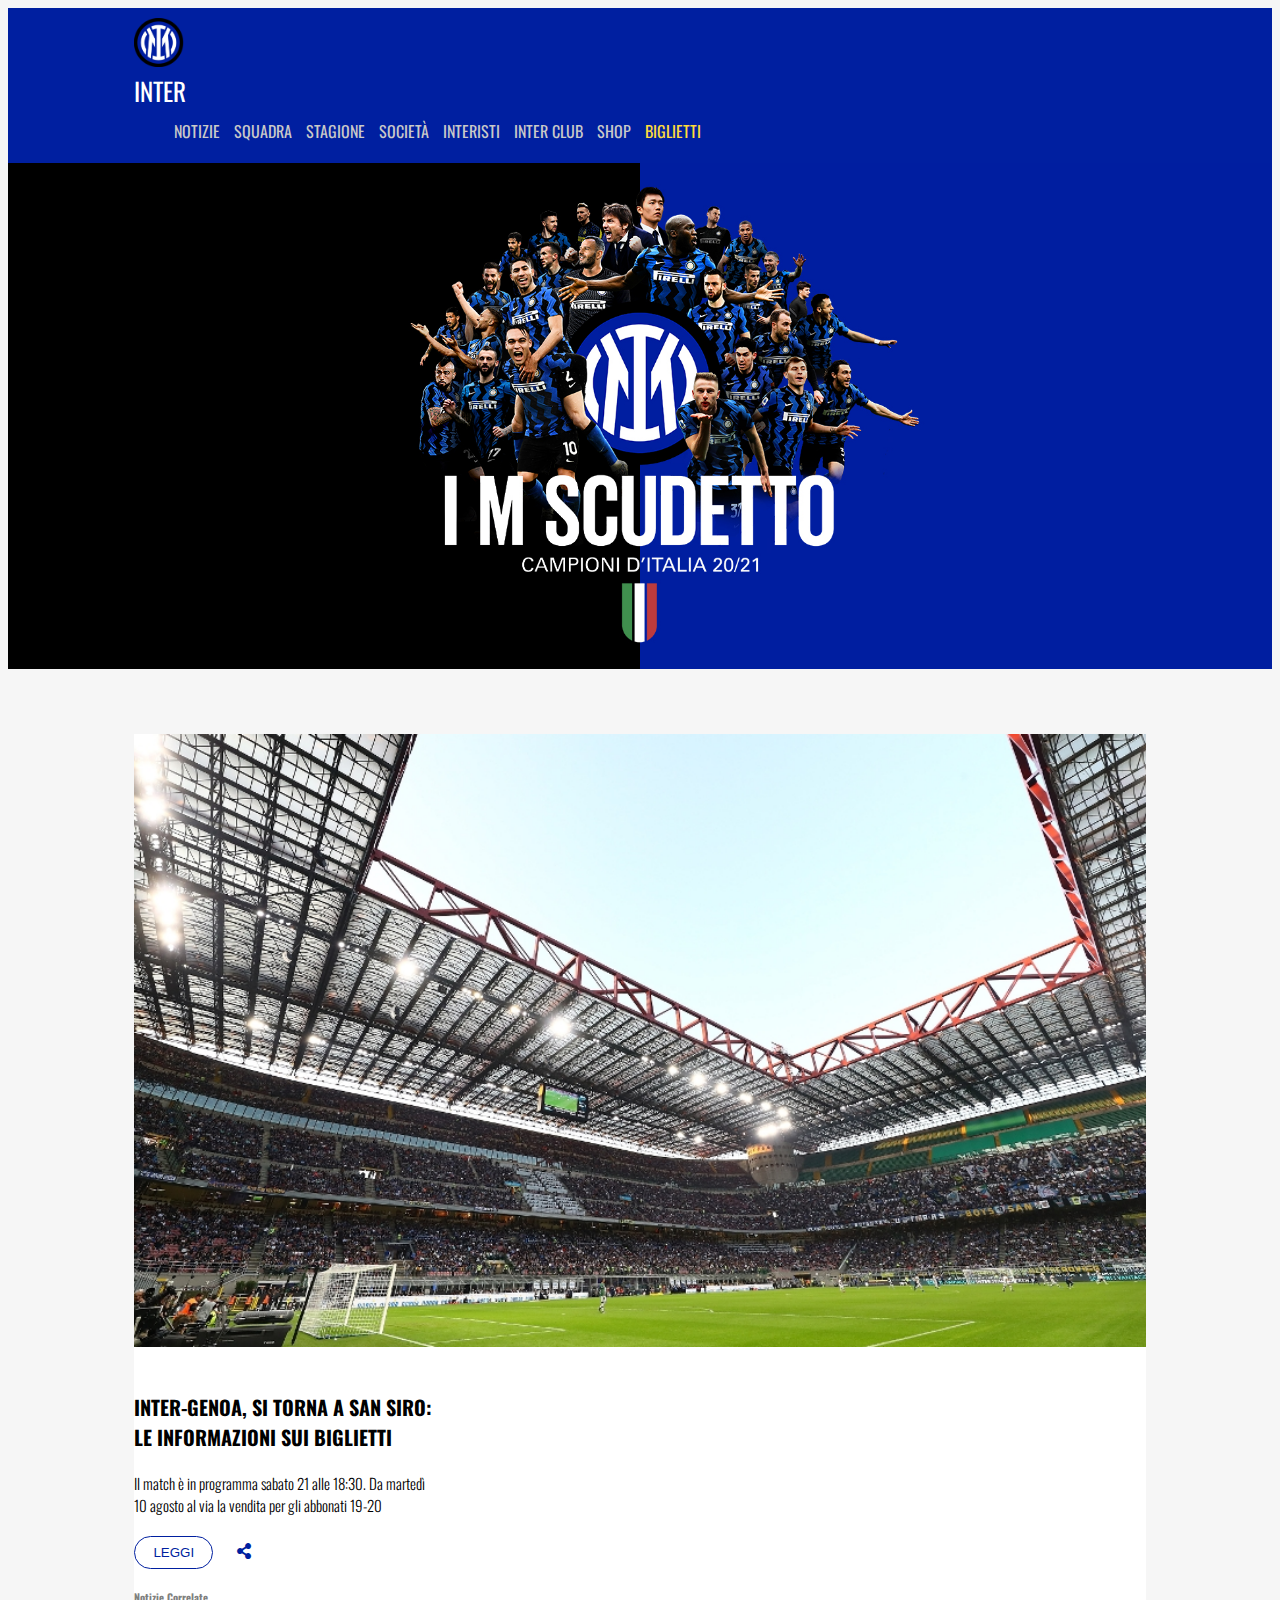
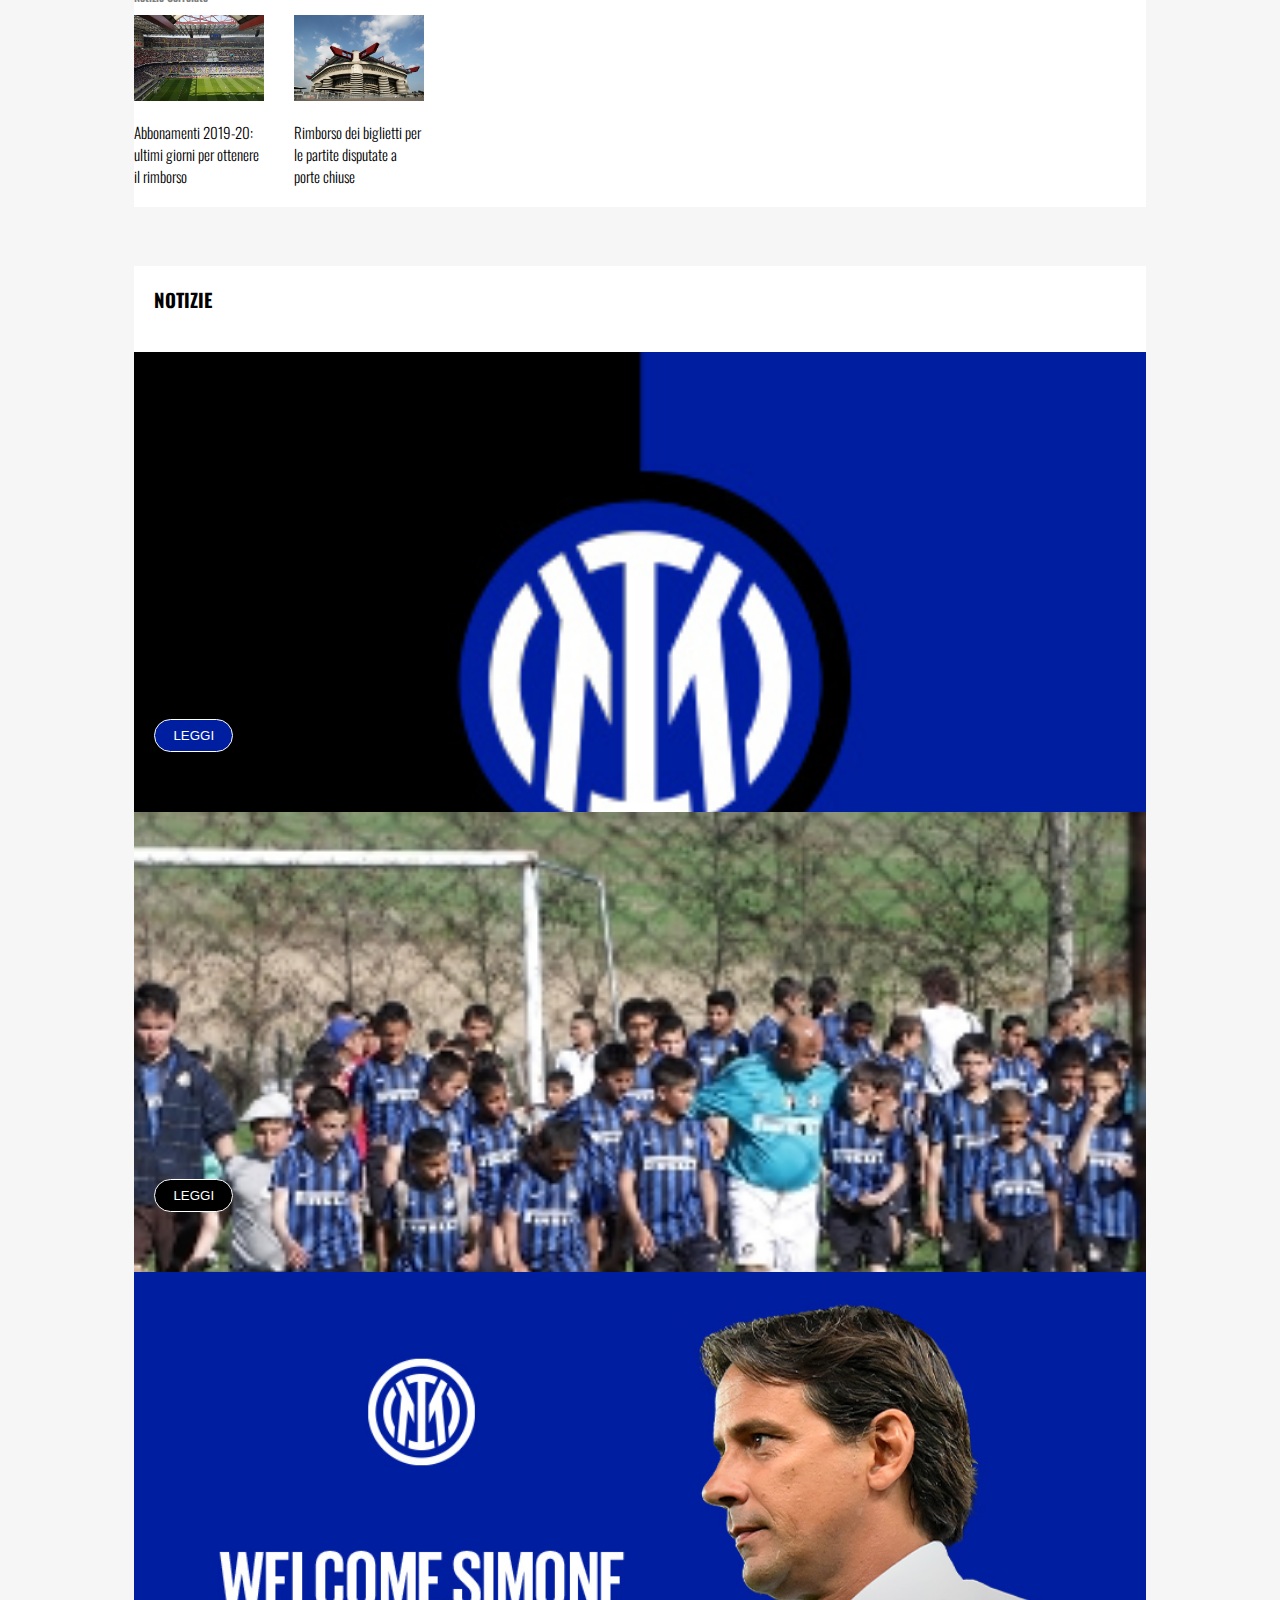
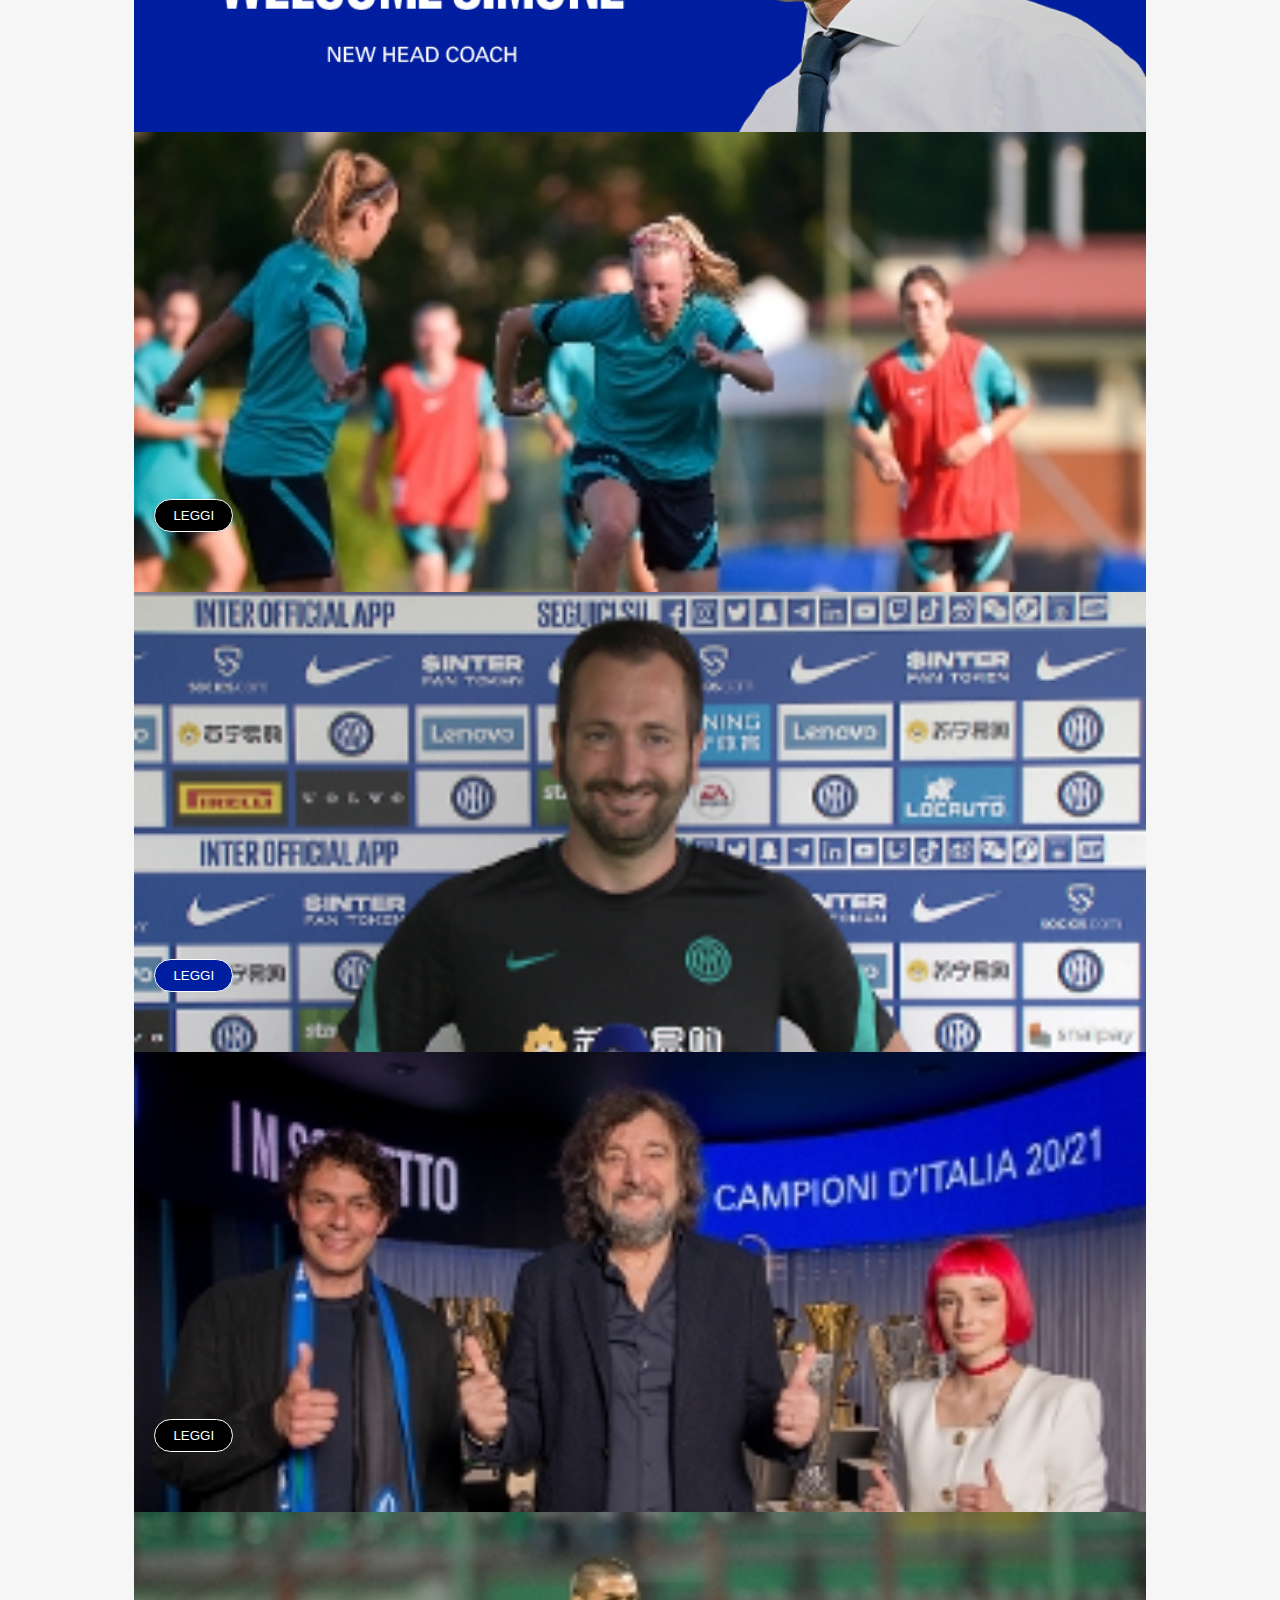
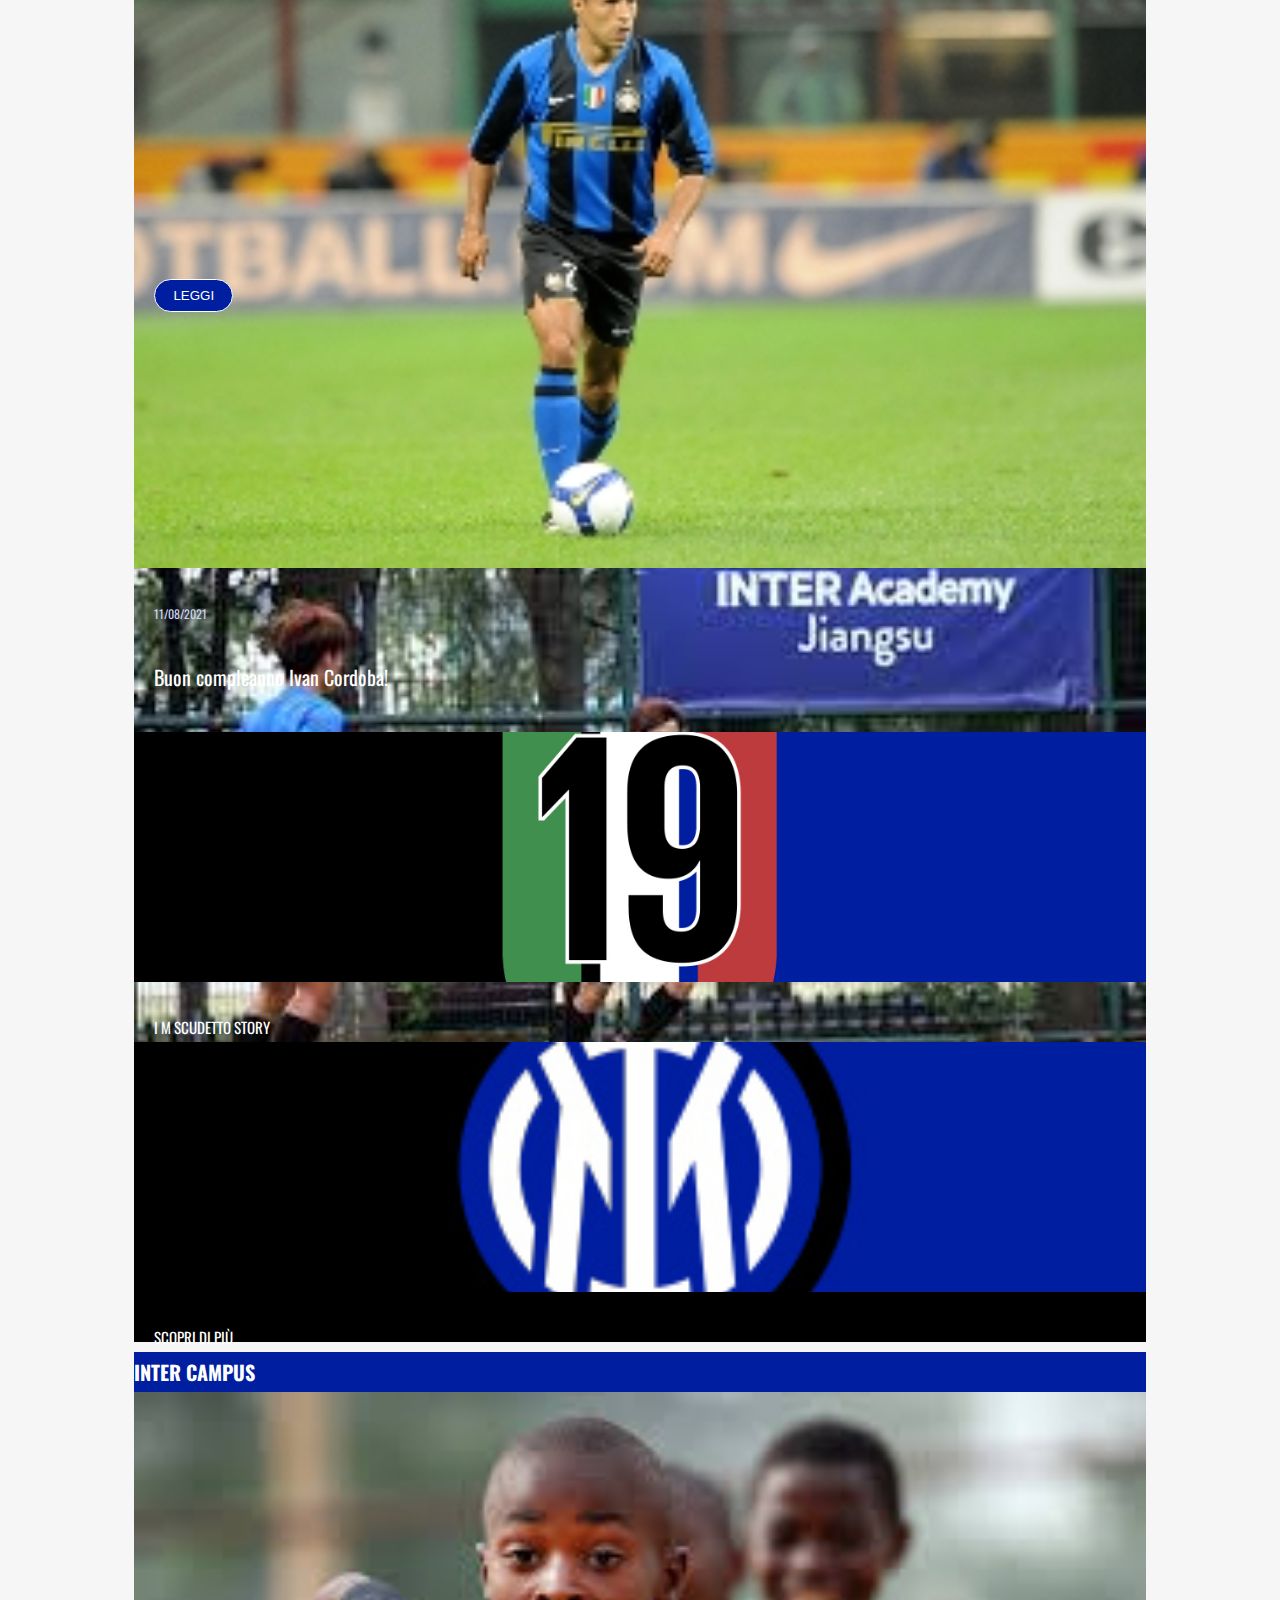
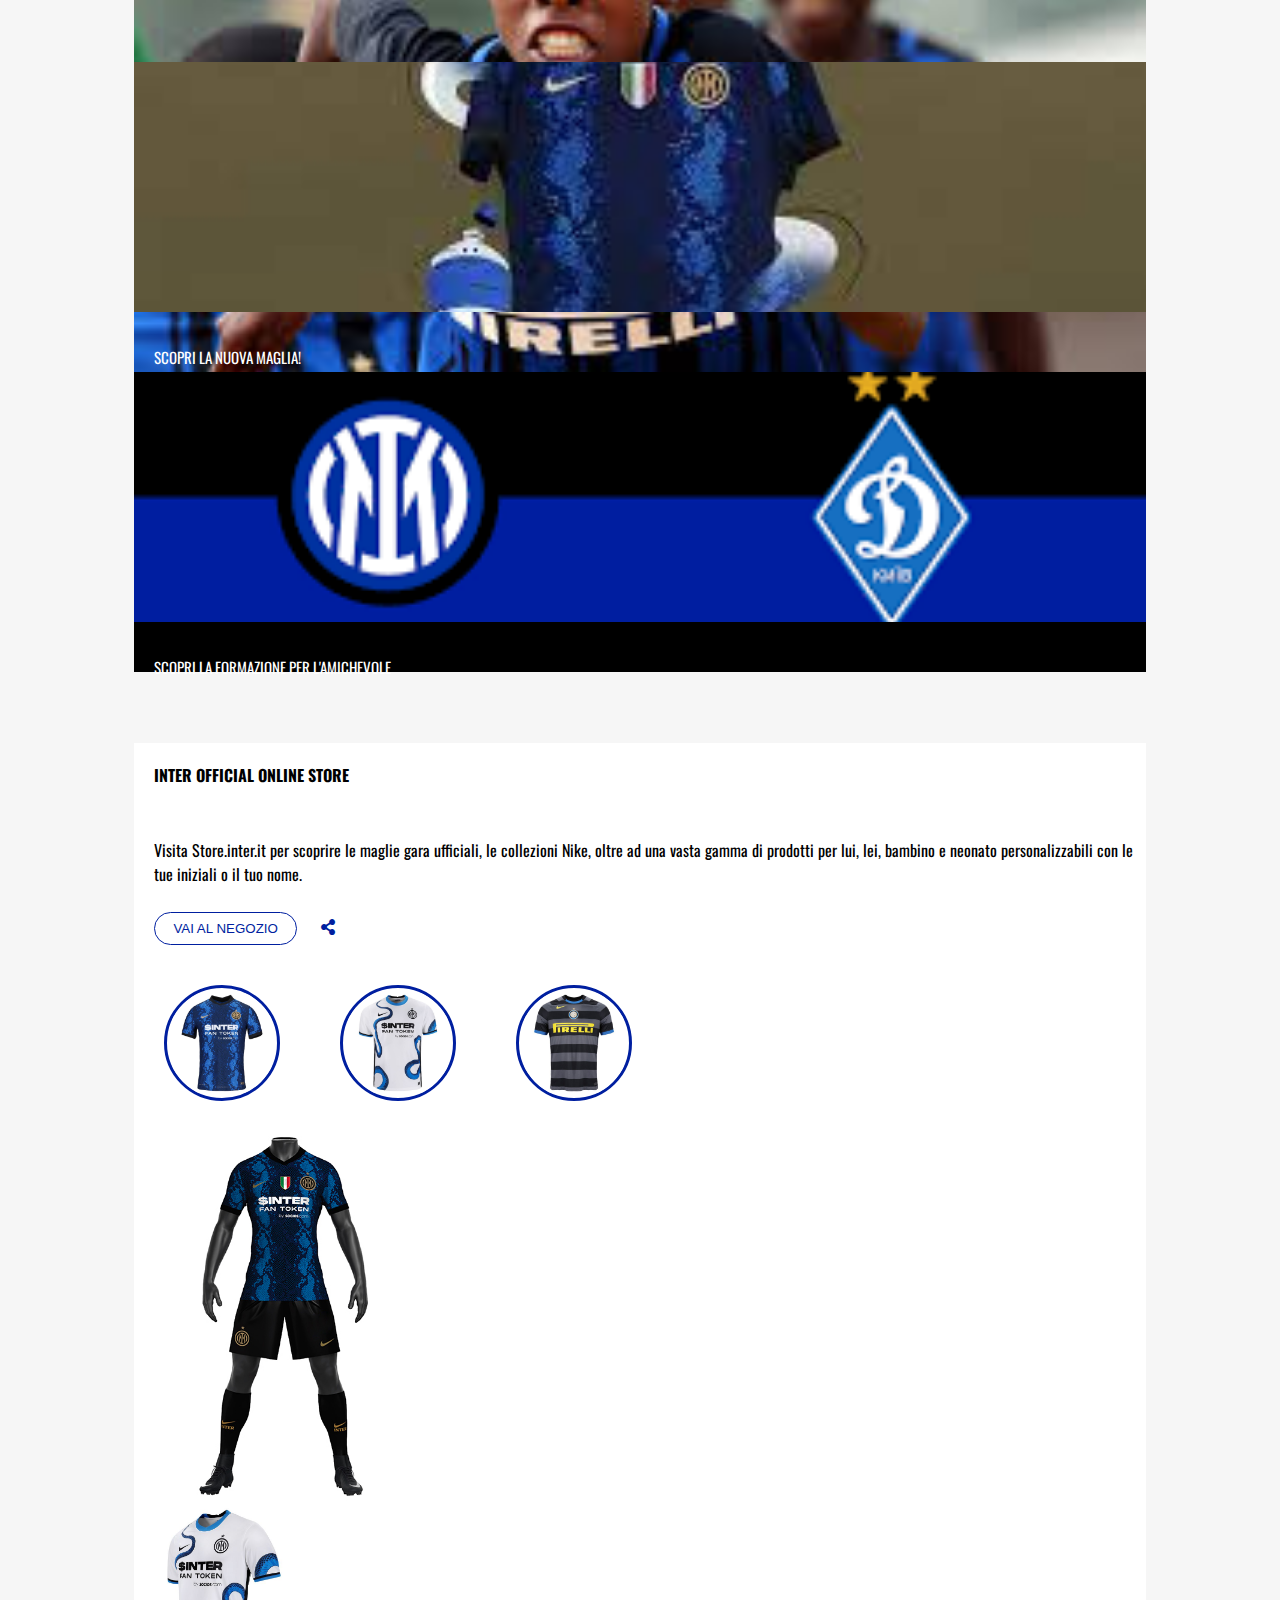
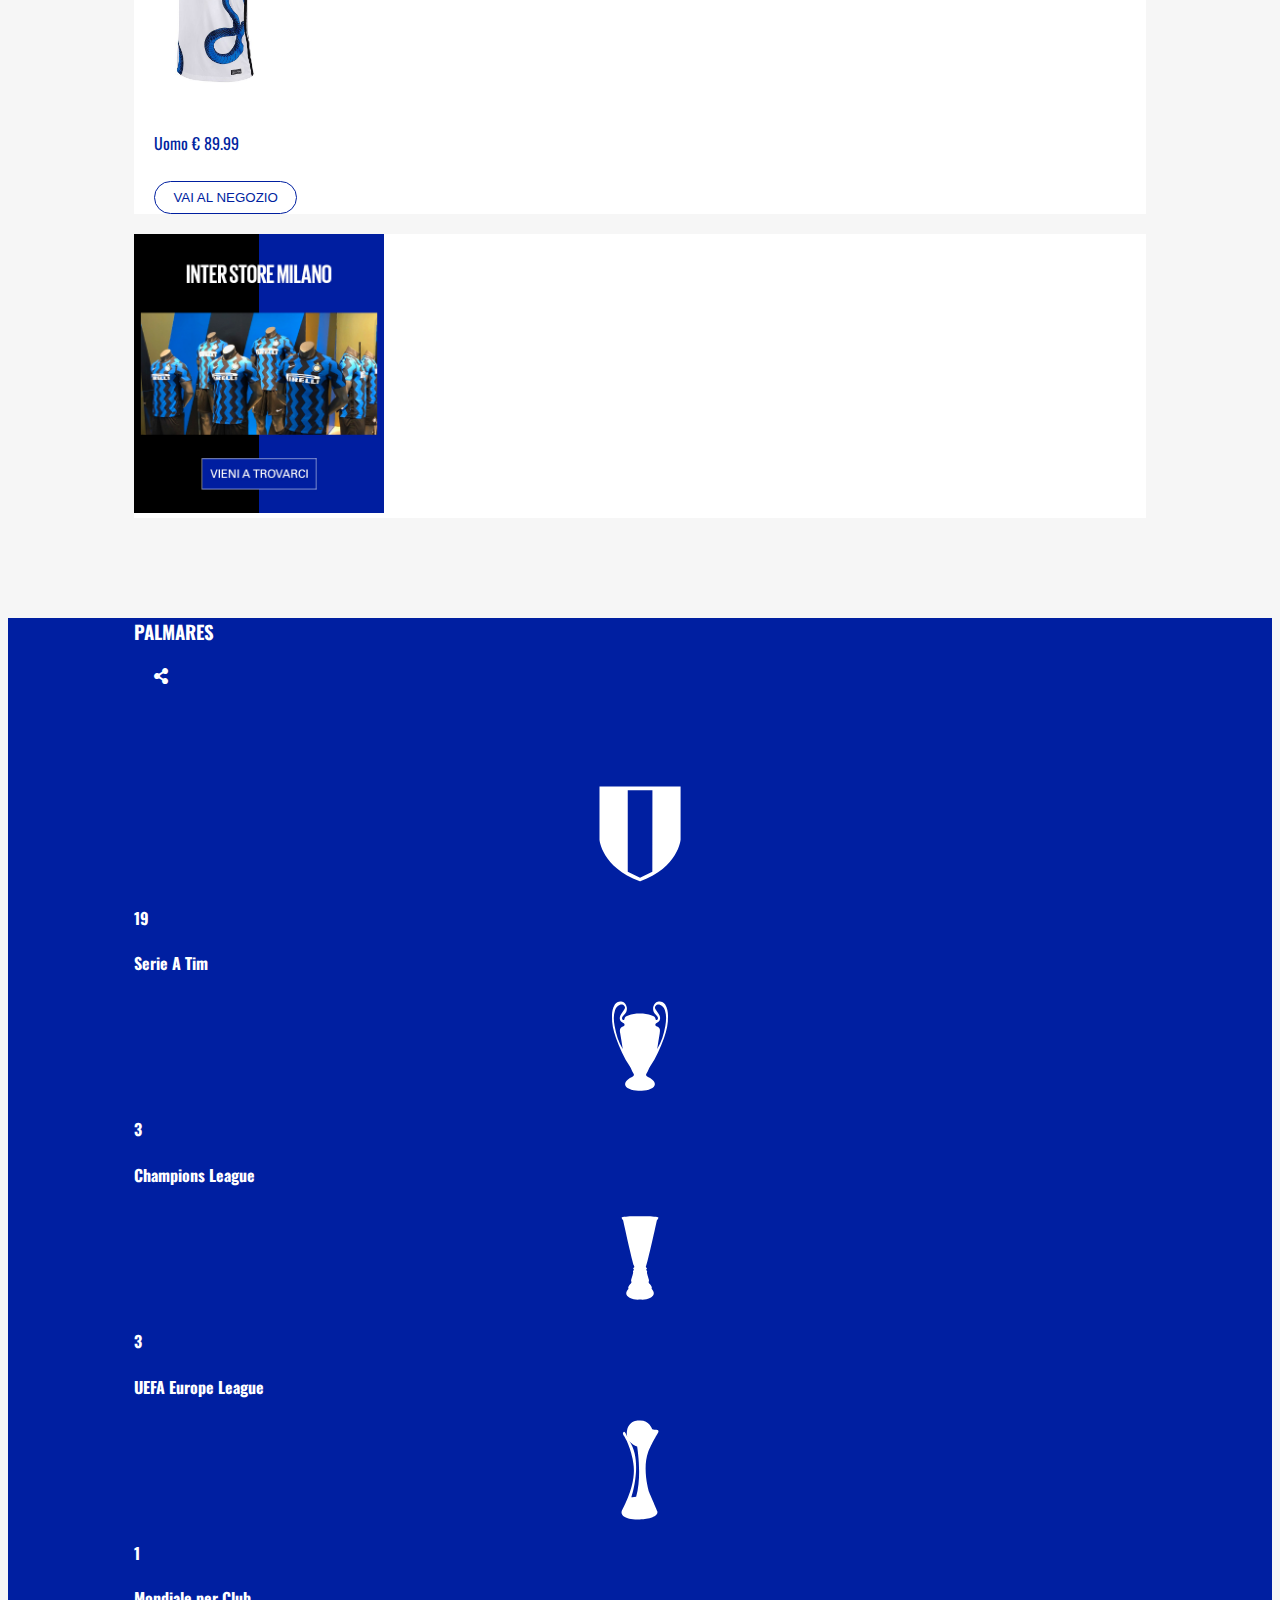
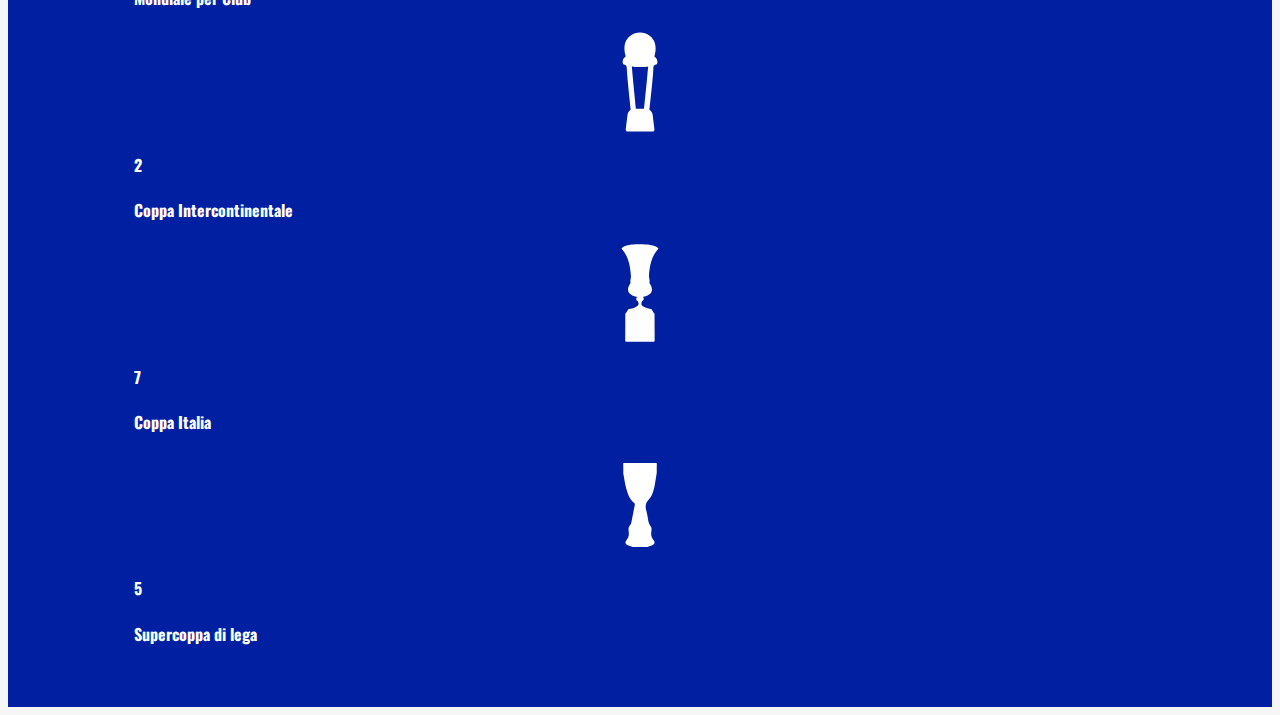
==== index.html @ aaf9843c "Aggiunto sesta sezione Palmares del main" ====
<!DOCTYPE html>
<html lang="en">
<head>
    <meta charset="UTF-8">
    <meta http-equiv="X-UA-Compatible" content="IE=edge">
    <meta name="viewport" content="width=device-width, initial-scale=1.0">
    <title>Inter.it | Sito Ufficiale Inter</title>
    <!-- Bootstrap  -->
    <link href="https://cdn.jsdelivr.net/npm/bootstrap@5.0.2/dist/css/bootstrap.min.css" rel="stylesheet" integrity="sha384-EVSTQN3/azprG1Anm3QDgpJLIm9Nao0Yz1ztcQTwFspd3yD65VohhpuuCOmLASjC" crossorigin="anonymous">   
    <!-- font awesome  -->
    <link rel="stylesheet" href="https://cdnjs.cloudflare.com/ajax/libs/font-awesome/5.15.4/css/all.min.css" integrity="sha512-1ycn6IcaQQ40/MKBW2W4Rhis/DbILU74C1vSrLJxCq57o941Ym01SwNsOMqvEBFlcgUa6xLiPY/NS5R+E6ztJQ==" crossorigin="anonymous" referrerpolicy="no-referrer" />
    <!-- Google font  -->
    <link rel="preconnect" href="https://fonts.googleapis.com">
    <link rel="preconnect" href="https://fonts.gstatic.com" crossorigin>
    <link href="https://fonts.googleapis.com/css2?family=Oswald:wght@300;400;700&display=swap" rel="stylesheet">
    <link rel="stylesheet" href="css/style.css">
</head>
<body>
    <header>
        <div class="container-80">
            <div class="container">
                <div class="row align-items-center">
                    <div class="col-3 d-flex align-items-center">
                        <div class="logo-container">
                            <img src="img/logo.png" alt="Logo Inter">
                        </div>
                        <span>INTER</span>
                    </div>
                    <div class="col-9 d-flex justify-content-end align-items-baseline">
                        <ul>
                            <li><a href="">NOTIZIE</a></li>
                            <li><a href="">SQUADRA</a></li>
                            <li><a href="">STAGIONE</a></li>
                            <li><a href="">SOCIETÀ</a></li>
                            <li><a href="">INTERISTI</a></li>
                            <li><a href="">INTER CLUB</a></li>
                            <li><a href="">SHOP</a></li>
                            <li><a href="">BIGLIETTI</a></li>
                        </ul>
                    </div>
                </div>
            </div>
        </div>
    </header>

    <main>
        <!-- prima sezione hero  -->
        <section>  
            <div class="scudetto margin-bottom-20">
                <img src="img/imscudetto19.jpeg" alt="Im Scudetto">
            </div>
        </section>

        <!-- seconda sezione Info Biglietti Inter-Genoa  -->
        <section>
            <div class="container-80">
                <div class="container">
                    <div class="row">
                        <div class="col-8">
                            <div class="san-siro">
                                <img src="img/sansiro.jpeg" alt="San Siro">
                            </div>
                        </div>
                        <div class="col-4">
                            <div class="inter-genoa">
                                <h3>INTER-GENOA, SI TORNA A SAN SIRO: <br> LE INFORMAZIONI SUI BIGLIETTI</h3>
                                <p>Il match è in programma sabato 21 alle 18:30. Da martedì 10 agosto al via la vendita per gli abbonati 19-20</p>
                                <a href=""><button class="btn btn-white">LEGGI</button></a>
                                <a href=""><i class="fas fa-share-alt"></i></a> 
                                <h6>Notizie Correlate</h6>
                                <div class="sansiro-small">
                                    <div class="sansirosmall-left">
                                        <a href="">
                                            <img src="img/sansiro1.jpeg" alt="San Siro">
                                            <p>Abbonamenti 2019-20: ultimi giorni per ottenere il rimborso</p>
                                        </a>
                                    </div>
                                    <div class="sansirosmall-right">
                                        <a href="">
                                            <img src="img/sansiro2.jpeg" alt="San Siro">
                                            <p>Rimborso dei biglietti per le partite disputate a porte chiuse</p>
                                        </a>
                                    </div>
                                </div> 
                            </div>      
                        </div>
                    </div>
                </div>
            </div>
        </section>

        <!-- terza sezione Notizie  -->
        <section>
            <div class="container-80">
                <div class="container">
                    <div class="row">
                        <h3>NOTIZIE</h3>
                        <div class="col-3">
                            <div class="notizie-container-blu">
                                <a href=""><img src="img/logointernotizie.jpeg" alt=""></a>
                                <p class="data-notizie">04/04/2021</p>
                                <a href=""><p class="info-notizie"> lorem I M INTER, scopri di più sulla nuova identità visiva dei nerazzurri!</p></a>
                                <a href=""><button class="btn btn-blu margin-left-20 margin-bottom-30">LEGGI</button></a>
                            </div>
                        </div>
                        <div class="col-3">
                            <div class="notizie-container-black">
                                <a href=""><img src="img/intercampus.jpeg" alt="Inter Campus"></a>
                                <p class="data-notizie">13/08/2021</p>
                                <a href=""><p class="info-notizie">Inter Campus Ungheria si unisce al progetto Fairplay</p></a>
                                <a href=""><button class="btn btn-black margin-left-20 margin-bottom-30">LEGGI</button></a>
                            </div>
                        </div>
                        <div class="col-6">
                            <div class="notizie-container-blu">
                                <a href=""><img src="img/inzaghiinter.jpeg" alt=""></a>
                                <p class="data-notizie">01/07/2021</p>
                                <a href=""><p class="info-notizie">Simone Inzaghi è ufficialmente il nuovo allenatore dell'Inter. "Benvenuto Mister!"</p></a>
                            </div>
                        </div>
                    </div>           

                    <div class="row">
                        <div class="col-3">
                            <div class="notizie-container-black">
                                <a href=""><img src="img/femminile.jpeg" alt="Inter Femminile"></a>
                                <p class="data-notizie">12/08/2021</p>
                                <a href=""><p class="info-notizie">Femminile, Sabato 14 agosto l'amichevole con il Lugano</p></a>
                                <a href=""><button class="btn btn-black margin-left-20 margin-bottom-30">LEGGI</button></a>
                            </div>
                        </div>
                        <div class="col-3">
                            <div class="notizie-container-blu">
                                <a href=""><img src="img/lorenzon.png" alt="Lorenzon"></a>
                                <p class="data-notizie">11/08/2021</p>
                                <a href=""><p class="info-notizie">Lorenzon: "Responsabilità e stimoli giusti: bellissimo essere qui"</p></a>
                                <a href=""><button class="btn btn-blu margin-left-20 margin-bottom-30">LEGGI</button></a>
                            </div>
                        </div>
                        <div class="col-3">
                            <div class="notizie-container-black">
                                <a href=""><img src="img/cecchetto.jpeg" alt="Claudio Cecchetto"></a>
                                <p class="data-notizie">10/08/2021</p>
                                <a href=""><p class="info-notizie">I M Remix, Claudio Cecchetto ha scelto i finalisti del contest</p></a>
                                <a href=""><button class="btn btn-black margin-left-20 margin-bottom-30">LEGGI</button></a>
                            </div>
                        </div>
                        <div class="col-3">
                            <div class="notizie-container-blu">
                                <a href=""><img src="img/cordoba.jpeg" alt="Compleanno Cordoba"></a>
                                <p class="data-notizie">11/08/2021</p>
                                <a href=""><p class="info-notizie">Buon compleanno Ivan Cordoba!</p></a>
                                <a href=""><button class="btn btn-blu margin-left-20 margin-bottom-30">LEGGI</button></a>
                            </div>
                        </div>
                    </div>
                </div>
            </div>
        </section>
        
<!-- Scopri di più  -->
    <section>
        <div class="container-80">
            <div class="container">
                <div class="row">
                    <div class="col-4">
                        <div class="notizie-container-black scopri">
                            <a href="">
                                <div class="academy text-center">
                                    <h5>INTER ACADEMY</h5>
                                </div>
                                <img src="img/academy.jpeg" alt="Inter Academy">
                                <p class="info-notizie text-center">SCOPRI COME APRIRE UN ACADEMY NERAZZURRA NEL MONDO!</p>
                            </a>
                        </div>
                    </div>
                    <div class="col-4">
                        <div class="notizie-container-black scopri">
                            <a href="">
                                <div class="contenitore-immagine">
                                    <img src="img/scudetto19.jpeg" alt="Scudetto 19">
                                </div>
                                <div class="titolo-basso">
                                    <p class="info-notizie text-center">I M SCUDETTO STORY</p>
                                </div>
                            </a>
                        </div>
                    </div>
                    <div class="col-4">
                        <div class="notizie-container-black scopri">
                            <a href="">  
                                <div class="contenitore-immagine">
                                    <img src="img/logointernotizie.jpeg" alt="Logo Inter">
                                </div>
                                <div class="titolo-basso">
                                <p class="info-notizie text-center">SCOPRI DI PIÙ</p>
                                </div>
                            </a>
                        </div>
                    </div>

                </div>

                <div class="row">
                    <div class="col-4">
                        <div class="notizie-container-black scopri">
                            <a href="">
                                <div class="academy text-center">
                                    <h5>INTER CAMPUS</h5>
                                </div>
                                <img src="img/campus.jpeg" alt="Inter Campus">
                                <p class="info-notizie text-center">PER IL DIRITTO AL GIOCO IN 30 PAESI NEL MONDO</p>
                            </a>
                        </div>
                    </div>
                    <div class="col-4">
                        <div class="notizie-container-black  scopri">
                            <a href="">
                                <div class="contenitore-immagine">
                                
                                    <img src="img/nuovamaglia.jpeg" alt="Nuova maglia">
                                </div>
                                <div class="titolo-basso">
                                    <p class="info-notizie text-center">SCOPRI LA NUOVA MAGLIA!</p>
                                </div>
                            </a>
                        </div>
                    </div>
                    <div class="col-4">
                        <div class="notizie-container-black  scopri">
                            <a href="">
                                <div class="contenitore-immagine">

                                    <img src="img/amichevole.png" alt="Amichevole">
                                </div>
                                <div class="titolo-basso">
                                    <p class="info-notizie text-center">SCOPRI LA FORMAZIONE PER L'AMICHEVOLE</p>
                                </div>
                            </a>
                        </div>
                    </div>
                </div>      
            </div>
        </div>
    </section>

    <!-- quinta sezione  -->
    <section>
        <div class="container-80">
            <div class="container">
                <div class="row">
                    <div class="col-6">
                        <h4>INTER OFFICIAL ONLINE STORE</h4>
                        <p>Visita Store.inter.it per scoprire le maglie gara ufficiali, le collezioni Nike, oltre ad una vasta gamma di prodotti per lui, lei, bambino e neonato personalizzabili con le tue iniziali o il tuo nome.</p>
                        <button class="btn btn-white">VAI AL NEGOZIO</button>
                        <a href=""><i class="fas fa-share-alt"></i></a> 
                        <div class="maglie">
                            <div class="maglia-casa">
                                <a href=""><img src="img/magliacasa.jpeg" alt="Maglia Casa"></a>
                            </div>
                            <div class="maglia-trasferta">
                               <a href=""> <img src="img/magliatrasferta.jpeg" alt="Maglia Trasferta"></a></a>
                            </div>
                            <div class="maglia-terza">
                                <a href=""><img src="img/terzamaglia.jpeg" alt="Terza maglia"></a>
                            </div>
                        </div>
                    </div>
                    <div class="col-3">
                        <div class="completo-home">
                            <a href=""><img src="img/completohome.jpeg" alt="Completo Home"></a>
                        </div>
                    </div>
                    <div class="col-3 d-flex flex-column align-items-center justify-content-center">
                        <div class="maglia-away">
                            <a href=""><img src="img/magliatrasferta2.jpeg" alt="Maglia Away"></a>
                        </div>
                        <p>Uomo € 89.99</p>
                        <button class="btn btn-white">VAI AL NEGOZIO</button>
                    </div>
                </div>
                <div class="row">
                    <div class="col-12">
                        <div class="store">
                            <a href=""><img src="img/interstoremilano.jpeg" alt="Inter Store Milano"></a>
                        </div>
                    </div>
                </div>
            </div>
        </div>

    </section>

    <!-- sesta sezione Palmares  -->
    <section>
        <div class="container-80">
            <div class="container">
                <div class="row">
                    <div class="col-12">
                        <div class="palmares-title d-flex justify-content-between">
                            <h3>PALMARES</h3>
                            <a href=""><i class="fas fa-share-alt"></i></a> 
                        </div>
                    </div>
                </div>
                <div class="row">   
                    <div class="col-12 d-flex justify-content-between">
                        <div class="palmares text-center">
                            <div class="palmares-img">
                                <img src="img/SerieA.svg" alt="Serie A Tim">
                            </div>
                            <h4>19</h4> 
                            <h4>Serie A Tim</h4>
                        </div>
                        <div class="palmares text-center">
                            <div class="palmares-img">
                                <img src="img/championsleague.svg" alt="Champions League">
                            </div>
                            <h4>3</h4> 
                            <h4>Champions League</h4>
                        </div>
                        <div class="palmares text-center">
                            <div class="palmares-img text-center">
                                <img src="img/uefael.svg" alt="UEFA Europe League">
                            </div>
                            <h4>3</h4> 
                            <h4>UEFA Europe League</h4>
                        </div>
                        <div class="palmares text-center">
                            <div class="palmares-img text-center">
                                <img src="img/mondialeclub.svg" alt="Mondiale per Club">
                            </div>
                            <h4>1</h4> 
                            <h4>Mondiale per Club</h4>
                        </div>
                        <div class="palmares text-center">
                            <div class="palmares-img text-center">
                                <img src="img/intercontinentale.svg" alt="Coppa Intercontinentale">
                            </div>
                            <h4>2</h4> 
                            <h4>Coppa Intercontinentale</h4>
                        </div>
                        <div class="palmares text-center">
                            <div class="palmares-img text-center">
                                <img src="img/coppaitalia.svg" alt="Coppa Italia">
                            </div>
                            <h4>7</h4> 
                            <h4>Coppa Italia</h4>
                        </div>
                        <div class="palmares text-center">
                            <div class="palmares-img d-flex justify-content-end">
                                <img src="img/supercoppalega.svg" alt="Supercoppa di lega">
                            </div>
                            <h4>5</h4> 
                            <h4>Supercoppa di lega</h4>
                        </div>
                    </div>
                </div>
            </div>
        </div>
    </section>

    </main>


    <footer></footer>


    <script src="https://cdn.jsdelivr.net/npm/bootstrap@5.0.2/dist/js/bootstrap.bundle.min.js" integrity="sha384-MrcW6ZMFYlzcLA8Nl+NtUVF0sA7MsXsP1UyJoMp4YLEuNSfAP+JcXn/tWtIaxVXM" crossorigin="anonymous"></script>
</body>
</html>
---- css/style.css ----
/* common  */

.container-80 {
    width: 80%;
    margin: auto;
}

a {
    text-decoration: none;
}

.margin-bottom-20 {
    margin-bottom: 20px;
}

.margin-left-20 {
    margin-left: 20px;
}

.bg-blu {
    background-color: #001FA0;
}

.bg-black {
    background-color: black;
}

/* body  */
body {
    font-family: 'Oswald', sans-serif;
    background-color: #F6F6F6;
}

/* header  */
header {
    background-color: #001FA0;
    padding: 10px 0;
}

.logo-container {
    max-width: 50px;
    margin-right: 5px;
}

.logo-container img {
    width: 100%;
}

header span {
    vertical-align: middle;
    color: white;
    font-size: 25px;
}

header .col-9 {
    padding: 10px 0;
    display: flex;
    align-items: center;
}

header ul {
    margin: 0;
}

header ul li {
    list-style: none;
    display: inline-block;
    margin-right: 10px;
}

header ul li a {
    text-decoration: none;
    color: #C9C9C9;
}

header .col-9 ul li:last-child a {
    color: #FFDC3B;
}

header .col-9 ul li a:hover{
    color: white;
}

/* main  */

main section {
    padding-bottom: 40px;
}

/* prima sezione main  */

.scudetto {
    max-width: 100%;
}

.scudetto img {
    width: 100%;
}

.btn {
    padding: 8px 18px;
    border-radius: 40px;  
}

.btn.btn-white {
    border: 1px solid #001FA0;
    color: #001FA0;
    background-color: white;
}

.btn.btn-blu {
    background-color: #001FA0;
    color: white;
    border: 1px solid white;
}

.btn.btn-black {
    background-color: black;
    color: white;
    border: 1px solid white;
}

.btn.btn-white:hover {
    background-color: #001FA0;
    color: white;
}

.btn.btn-blu:hover, .btn.btn-black:hover {
    background-color: white;
    color: #001FA0;
}

i {
    color: #001FA0;
    margin: 0 0 20px 20px;
}

/* seconda sezione main  */

main section .row {
    background-color: white;
}

.san-siro img {
    width: 100%;
}

.inter-genoa {
    width: 300px;
    padding-top: 20px;
}

.inter-genoa h3 {
    font-size: 20px;
}

.inter-genoa p {
    font-size: 15px;
    font-weight: 300;
    margin-bottom: 20px;
}

.inter-genoa h6 {
    color: grey;
    margin: 10px 0;
}

.sansiro-small {
    display: flex;
    justify-content: space-betweens;
}

.sansiro-small img {
    width: 100%;
}

.sansiro-small a {
    text-decoration: none;
    color: black;
}

.sansirosmall-left, .sansirosmall-right {
    max-width: 130px;
}

.sansirosmall-left {
    margin-right: 30px;
}

/* terza sezione main  */

section:nth-child(3) h3 {
    padding: 20px;
}

section:nth-child(3) [class*="col"] {
    position: relative;
}

section:nth-child(3) [class*="col"] img {
    width: 100%; 
}

.data-notizie {
    font-size: 12px;
    color: #cdd3ec;
    padding: 20px;
}

.info-notizie {
    font-size: 20px;
    padding: 0 20px 20px 20px;
}

.btn.btn-blu, .btn.btn-black {
    position: absolute;
    bottom: 50px;
}

section:nth-child(3) a {
    text-decoration: none;
    color: white;
}

.notizie-container-blu, .notizie-container-black {
    height: 450px;
    margin: 10px 0;
}

.notizie-container-blu {
    background-color: #001FA0;
}

.notizie-container-black {
    background-color: black;
}

/* quarta sezione Scopri di più  */

section:nth-child(4) img {
    width: 100%;
}

.info-notizie.text-center {
    font-size: 15px;
    color: white;
}

.academy h5 {
    height: 40px;
    background-color: #001FA0;
    color: white;
    line-height: 40px;
    font-size: 20px;
    margin: 0;
}

.notizie-container-black.scopri {
    height: 300px;
}

.titolo-basso {
    height: 60px;
    line-height: 60px;
}

.contenitore-immagine {
    height: 250px;
}
.contenitore-immagine img {
    width: 100%;
    height: 100%;
    object-fit: cover;
}

/* quinta sezione main  */
section:nth-child(5) h4, section:nth-child(5) p {
    padding: 20px 0 10px 20px;
}

section:nth-child(5) button {
    margin-left: 20px;
}

.maglie {
    display: flex;
}

.maglia-casa, .maglia-trasferta, .maglia-terza {
    width: 100px;
    height: 100px;
    border-radius: 50%;
    border: 3px solid #001FA0;
    margin: 30px;
    overflow: hidden;
    padding: 5px;
}

.maglia-casa img, .maglia-trasferta img, .maglia-terza img {
    width: 100%;
}

.completo-home {
    width: 300px;
}

.completo-home img {
    width: 100%;
}

.maglia-away {
    width: 180px;
    margin-bottom: 20px;
}

.maglia-away img {
    width: 100%;
}

section:nth-child(5) .col-3 p {
    color: #001FA0;
}

.store {
    max-width: 250px;
    margin: 20px 0;
}

.store img {
    width: 100%;
}

/* sesta sezione Palmares */
section:nth-child(6), section:nth-child(6) .col-12 {
    background-color: #001FA1;
    color: white;
}
section:nth-child(6) i {
    color: white;
}

.palmares-title {
    margin: 40px 0 80px 0;
}

.palmares-img {
    height: 100px;
    margin-bottom: 20px;
}

.palmares-img img {
    width: 100%;
    height: 100%;
}
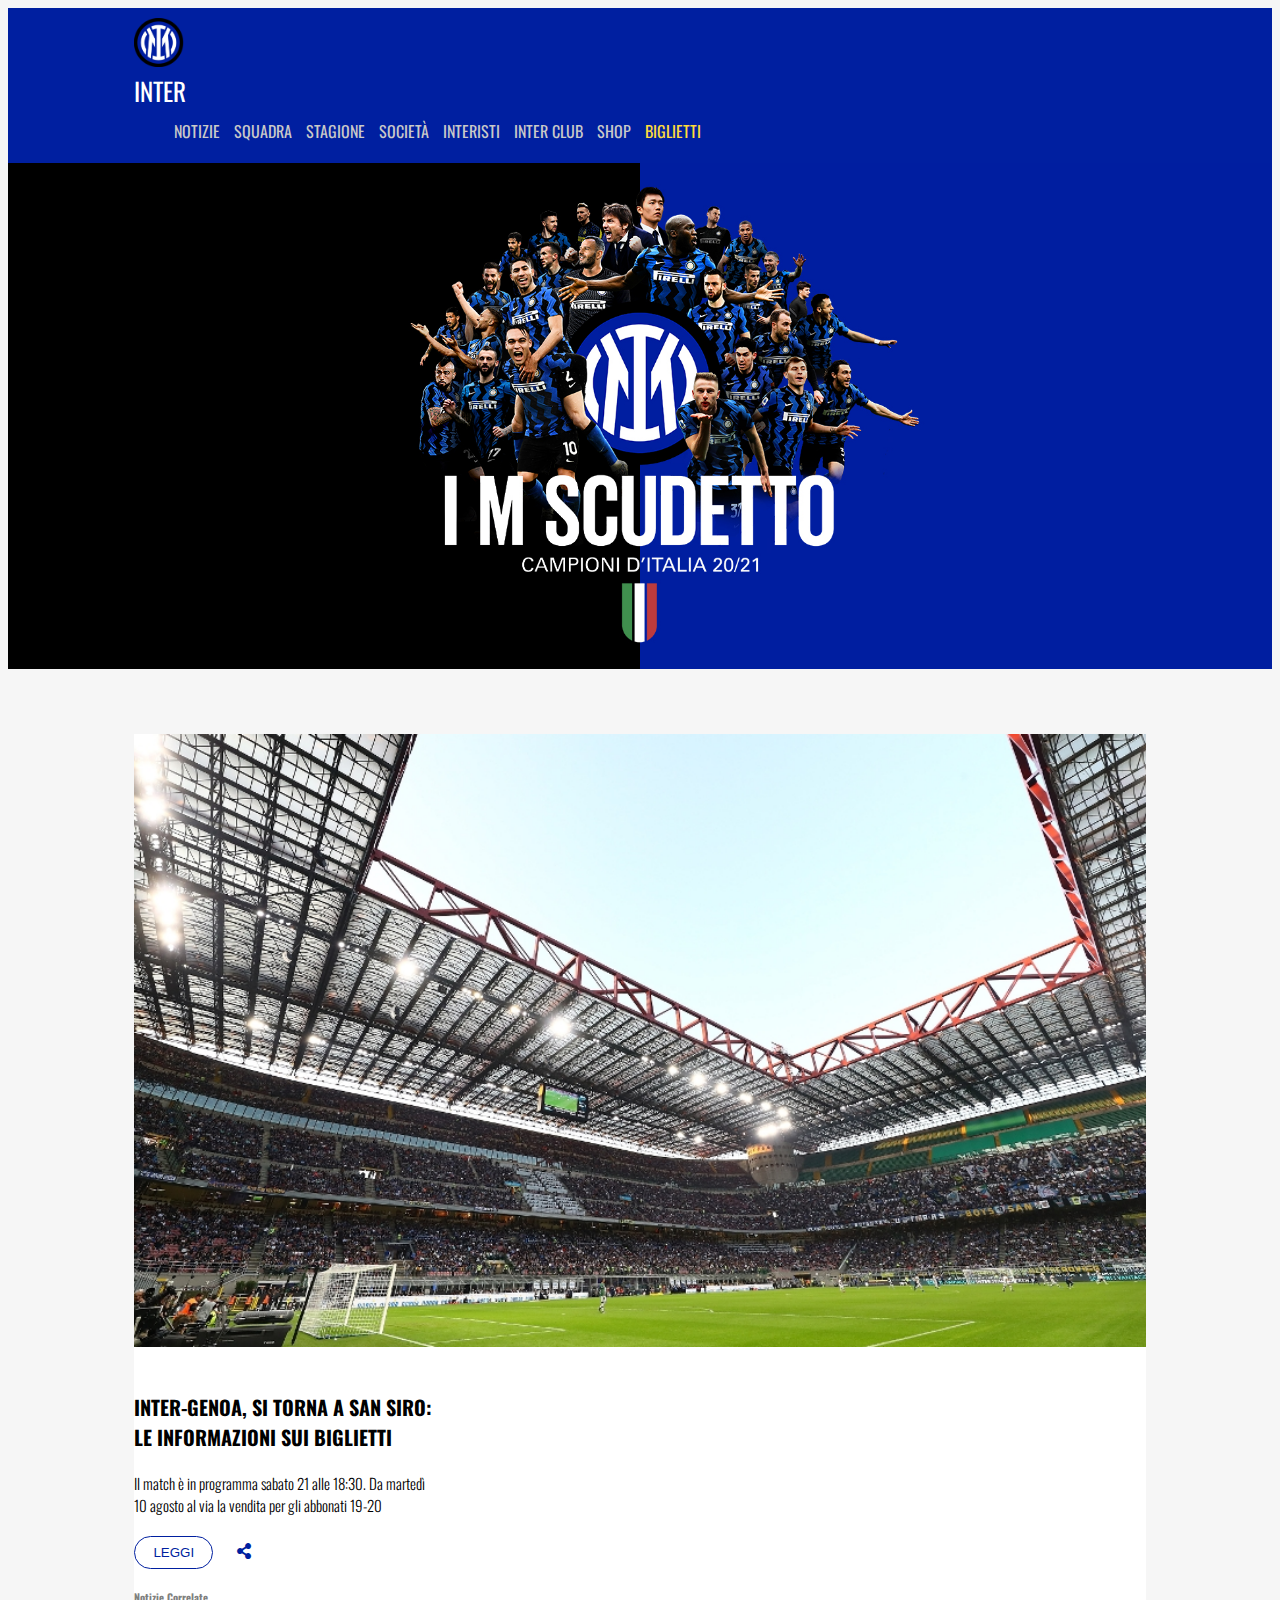
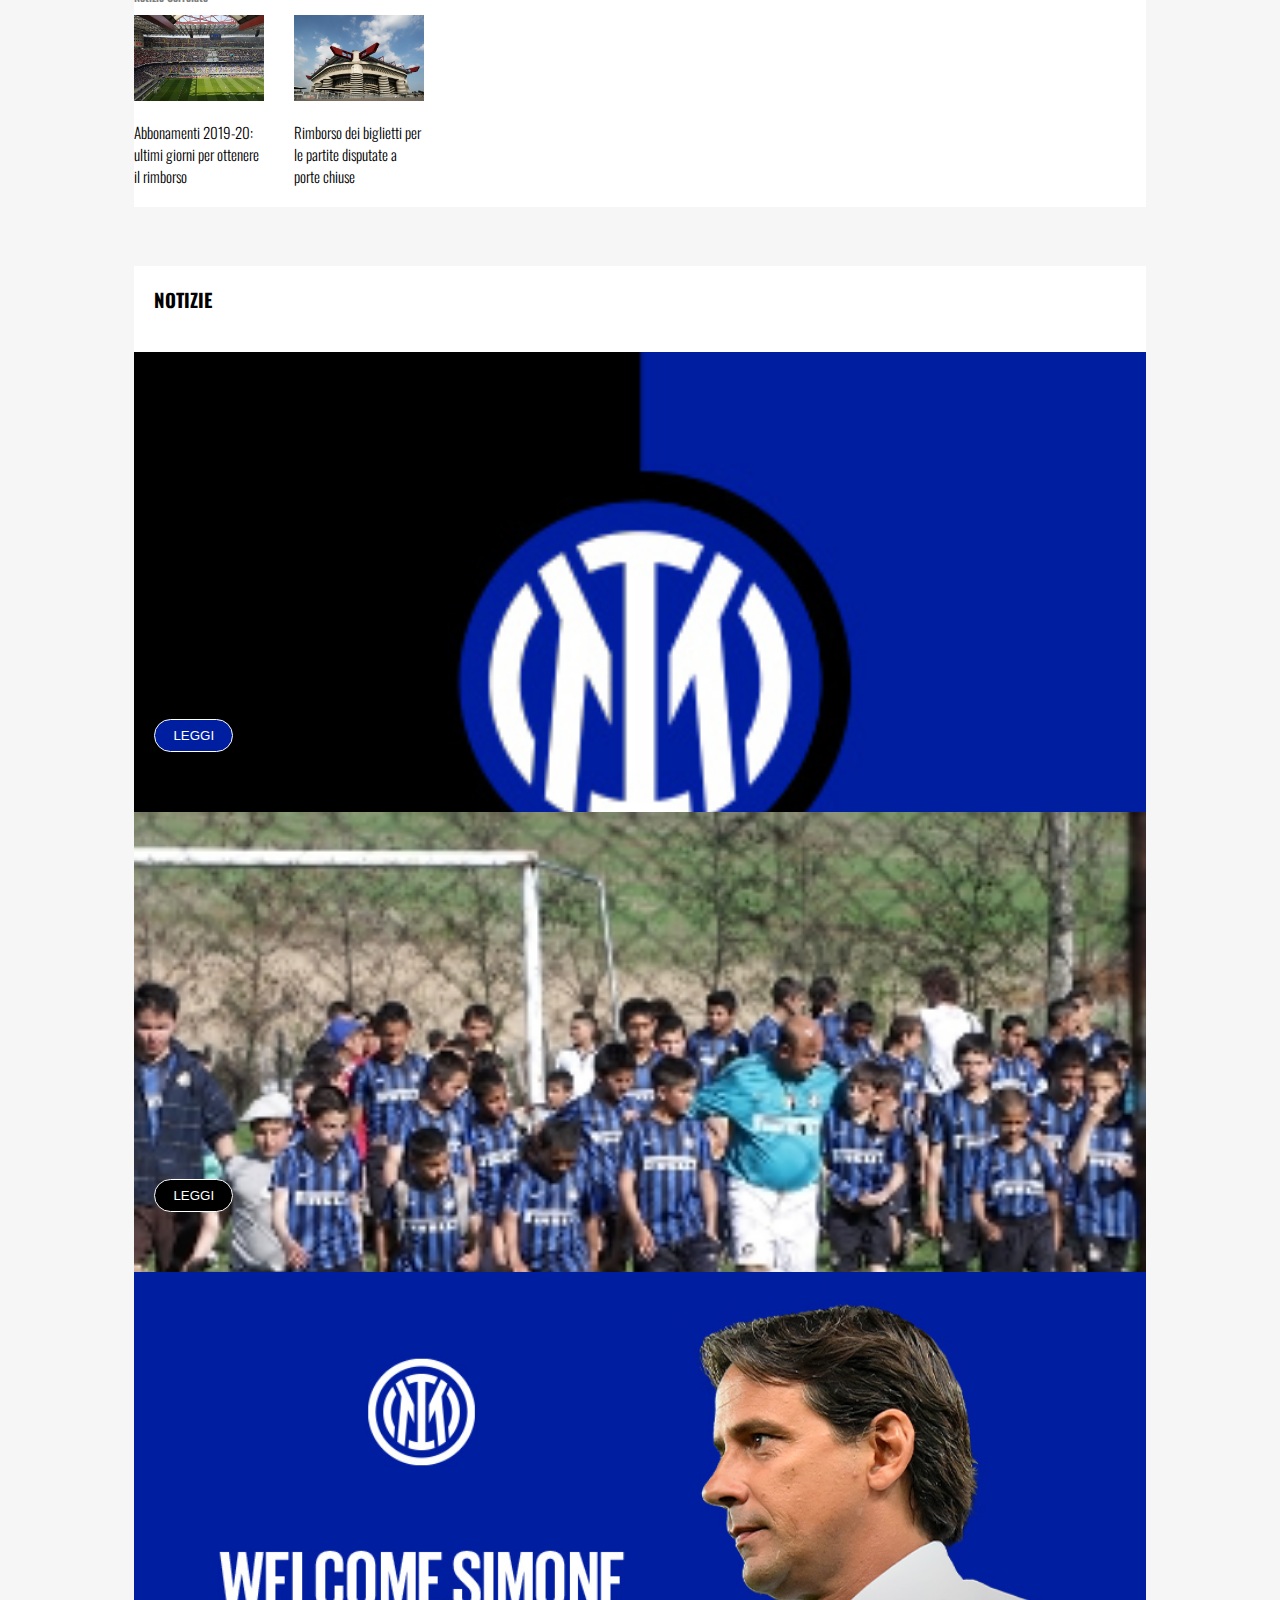
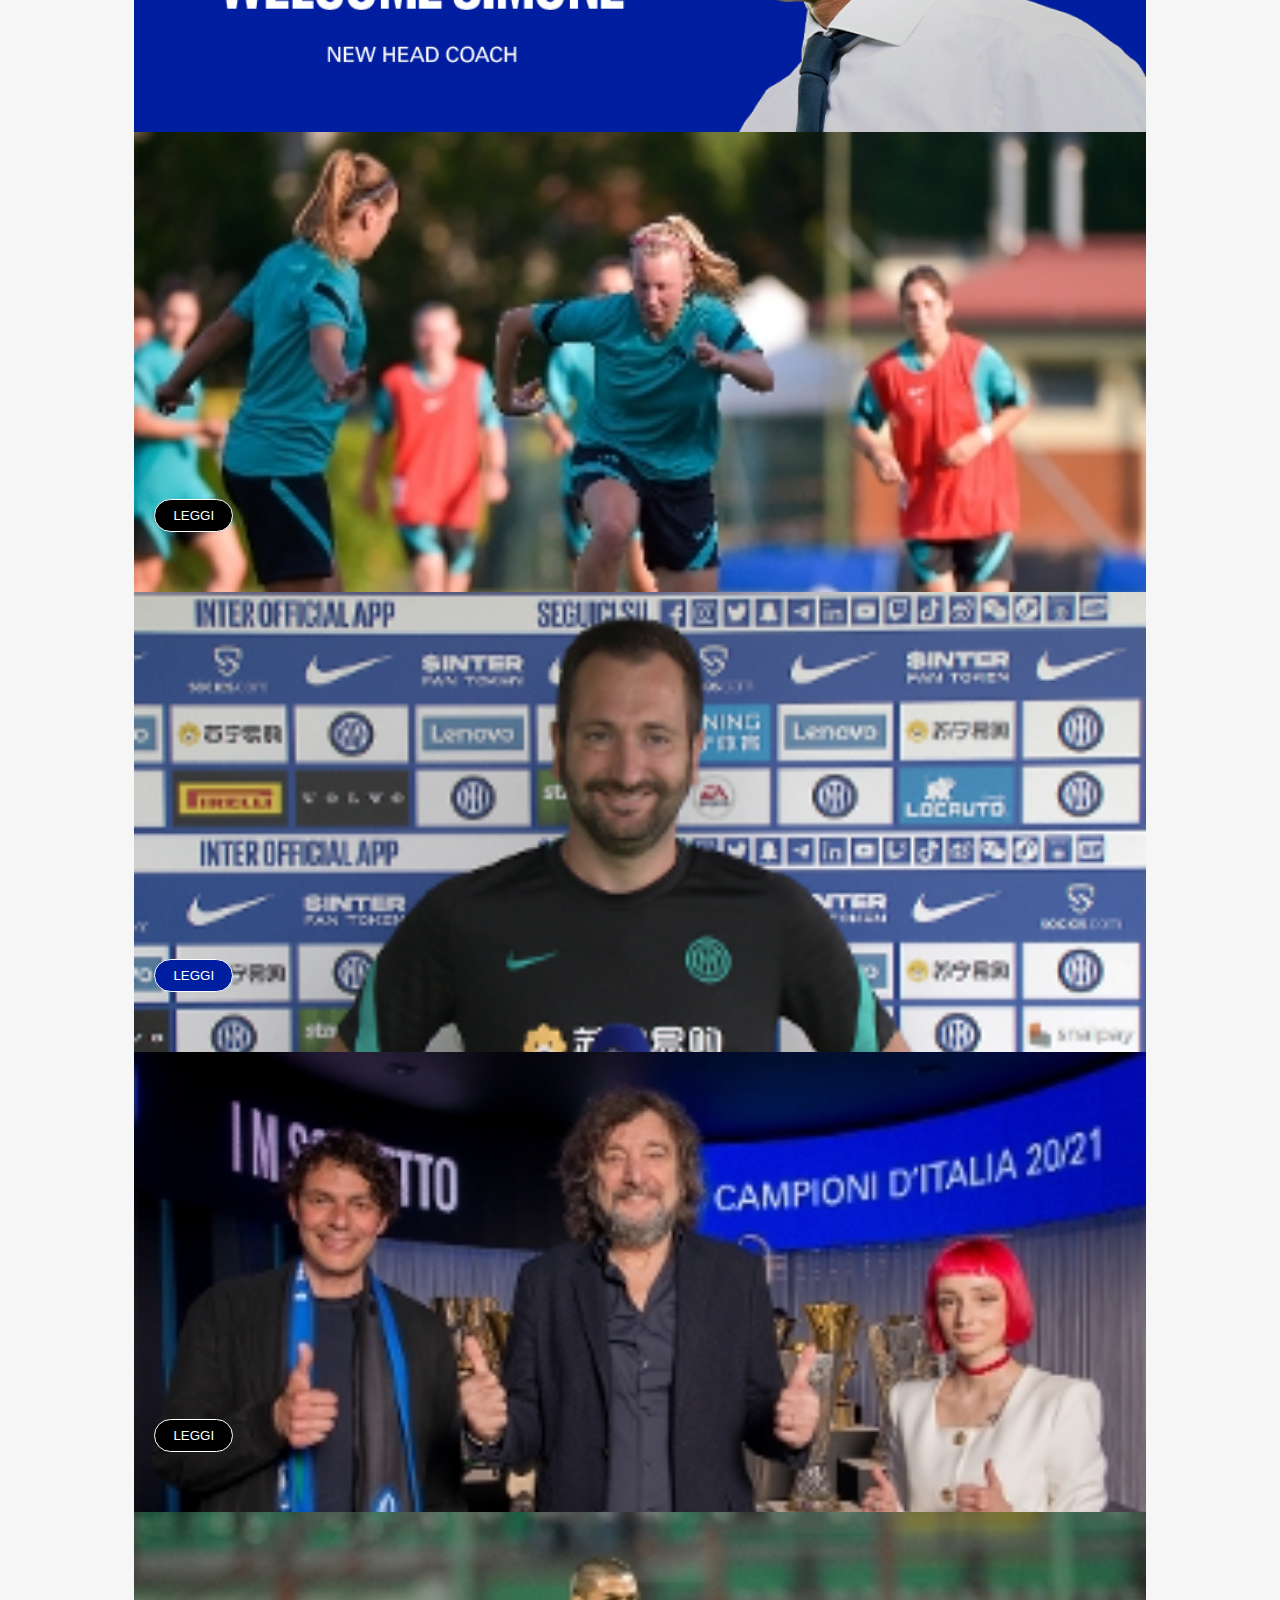
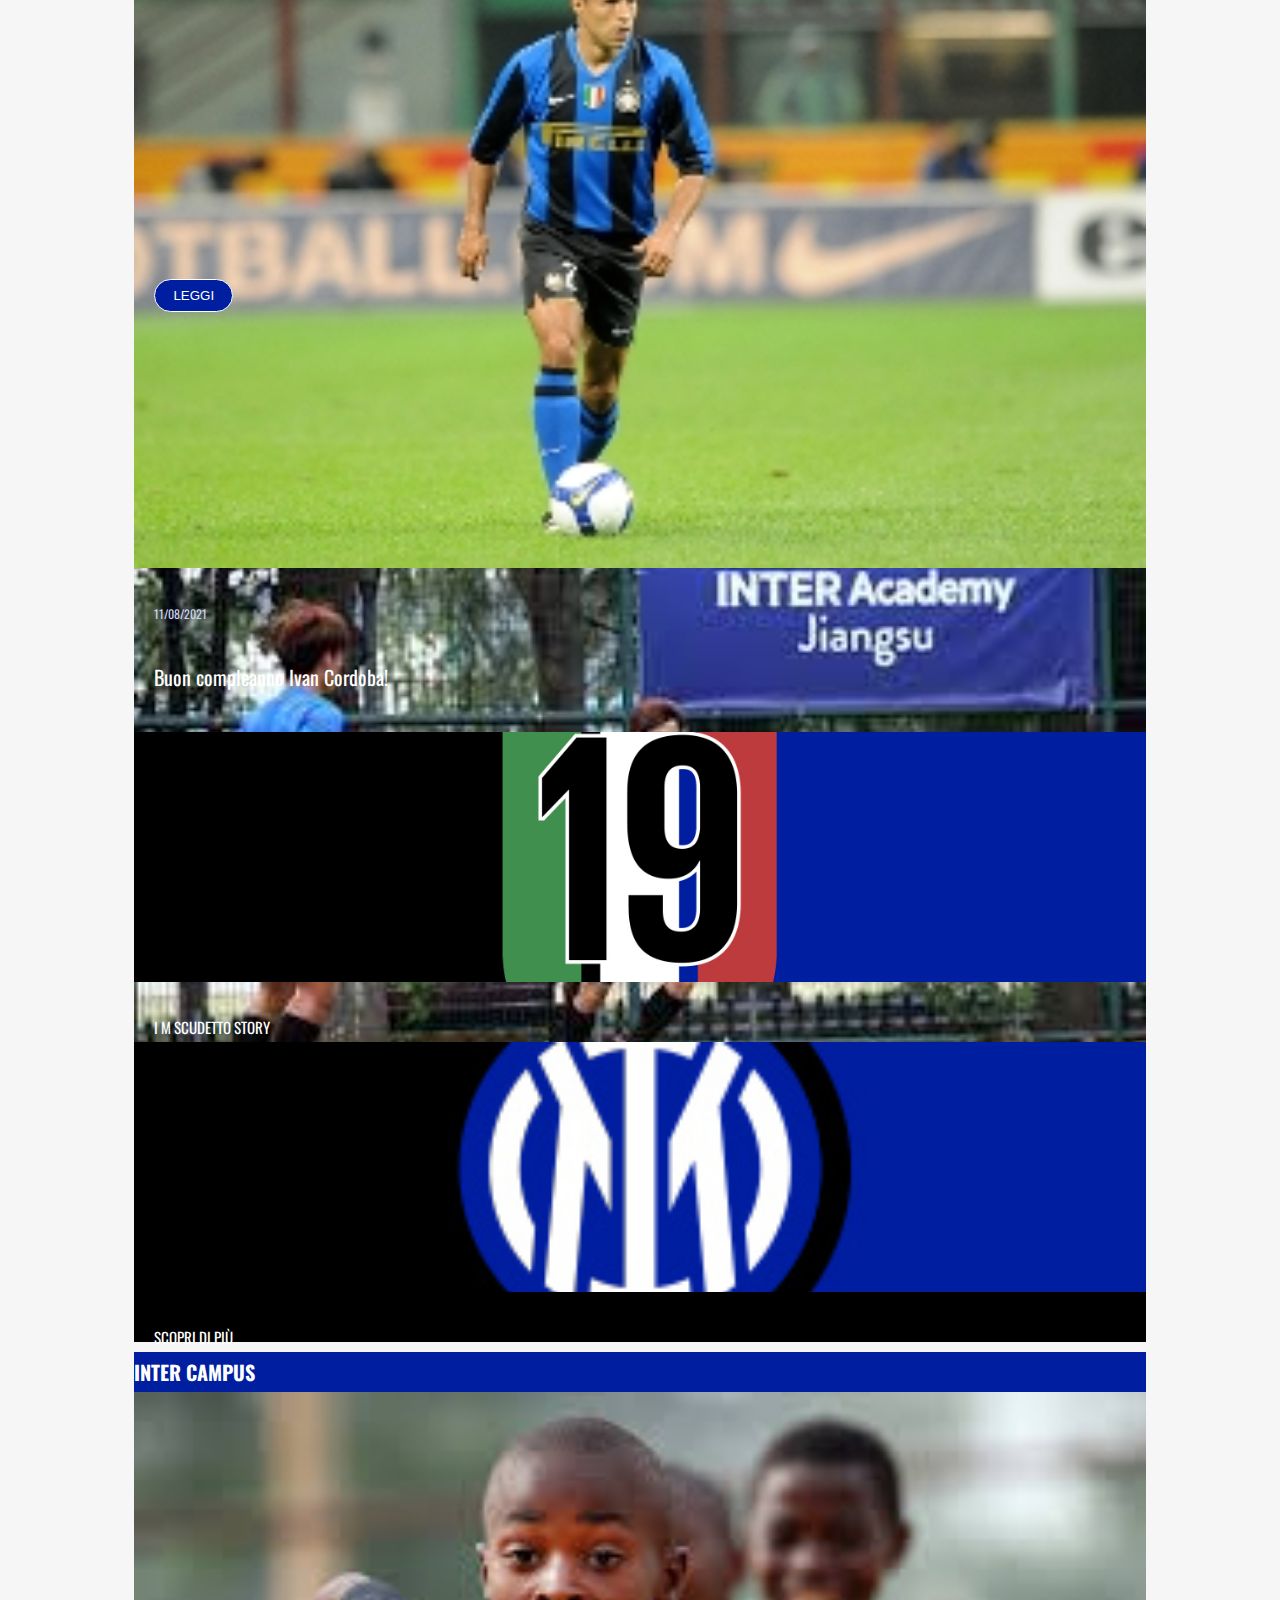
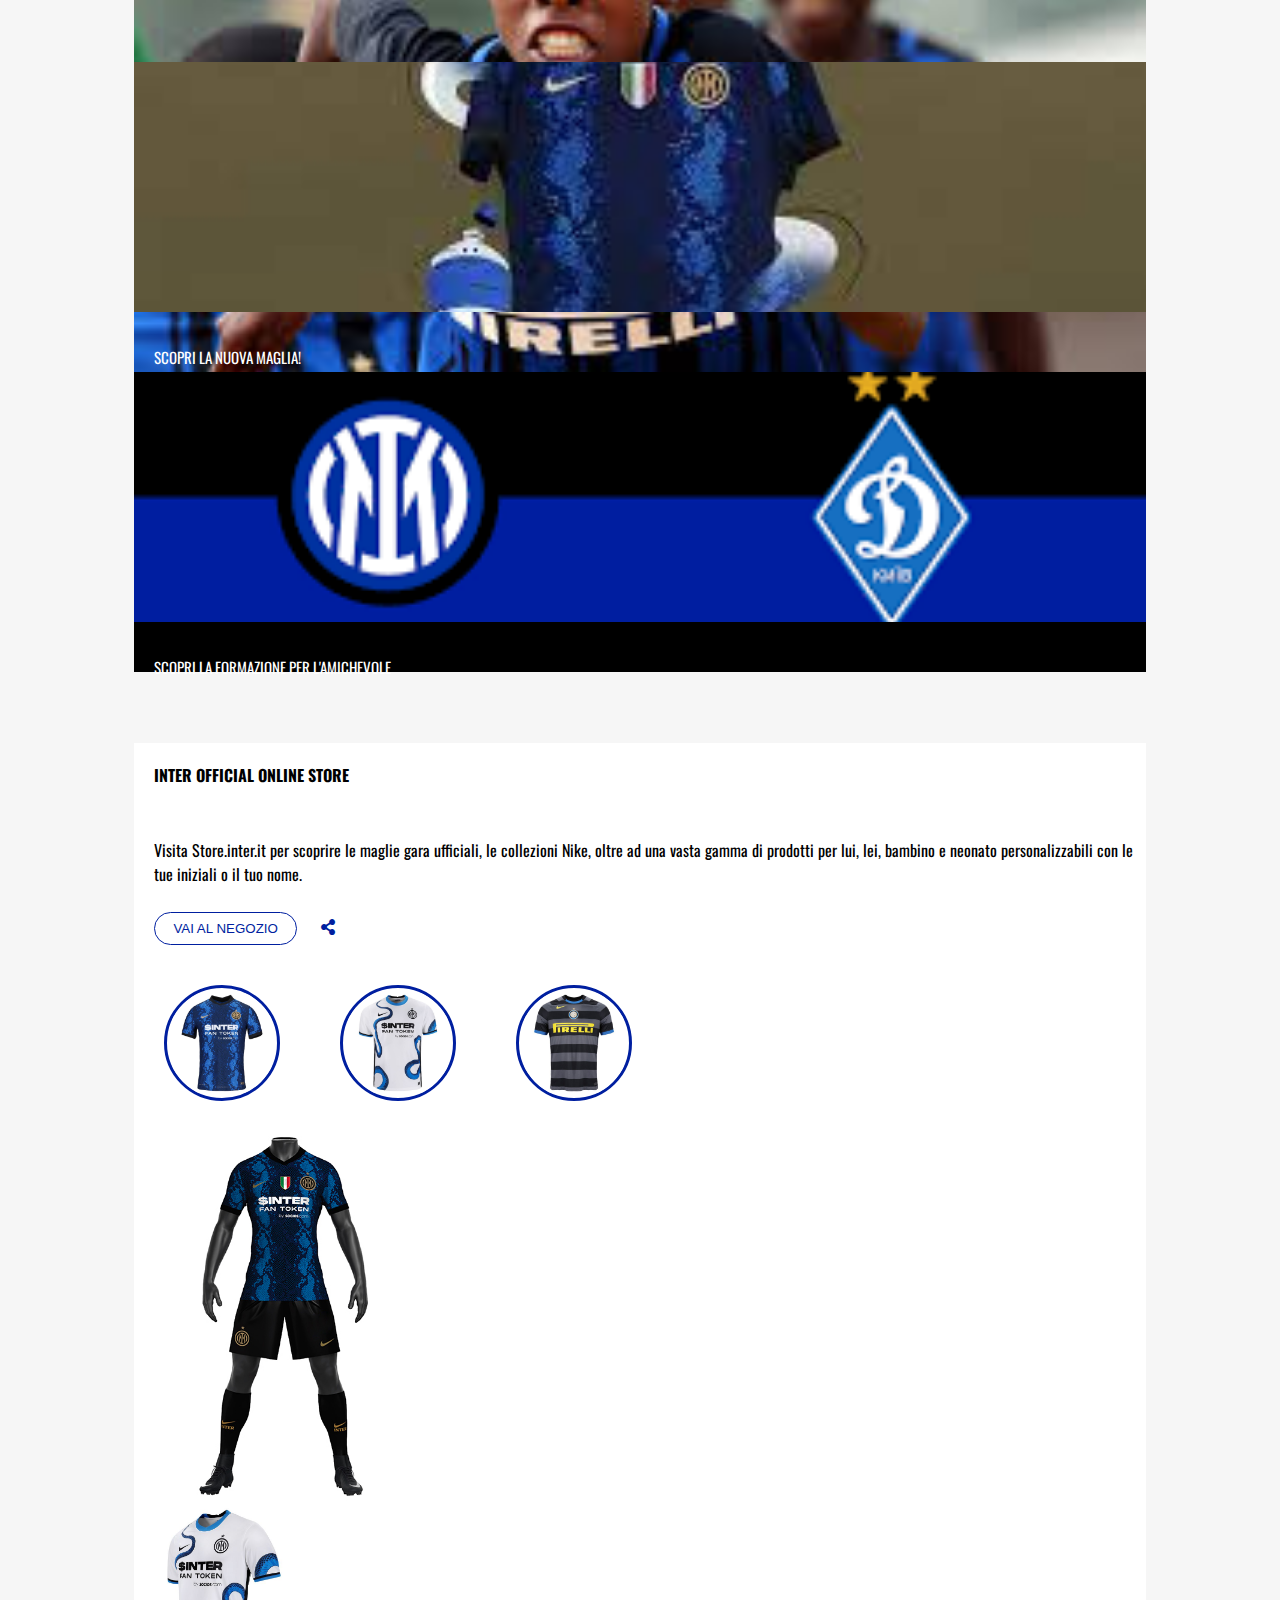
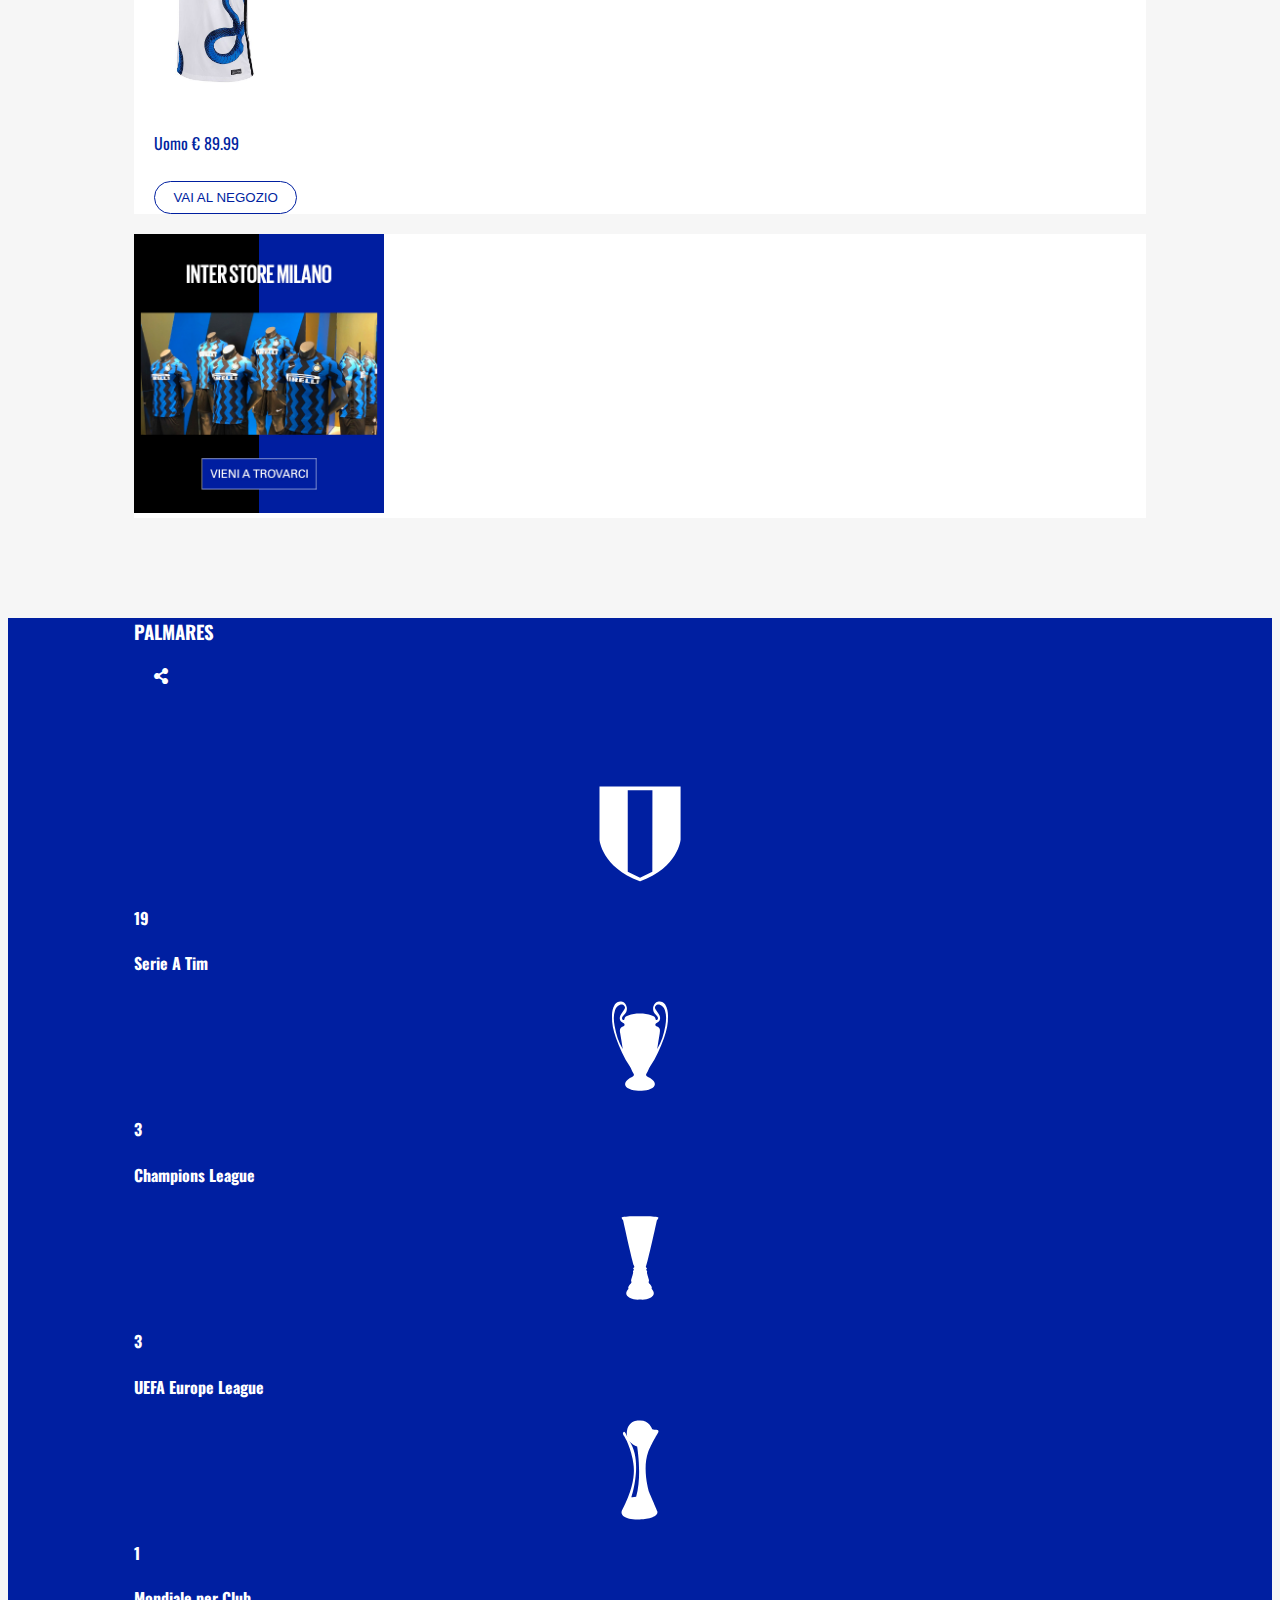
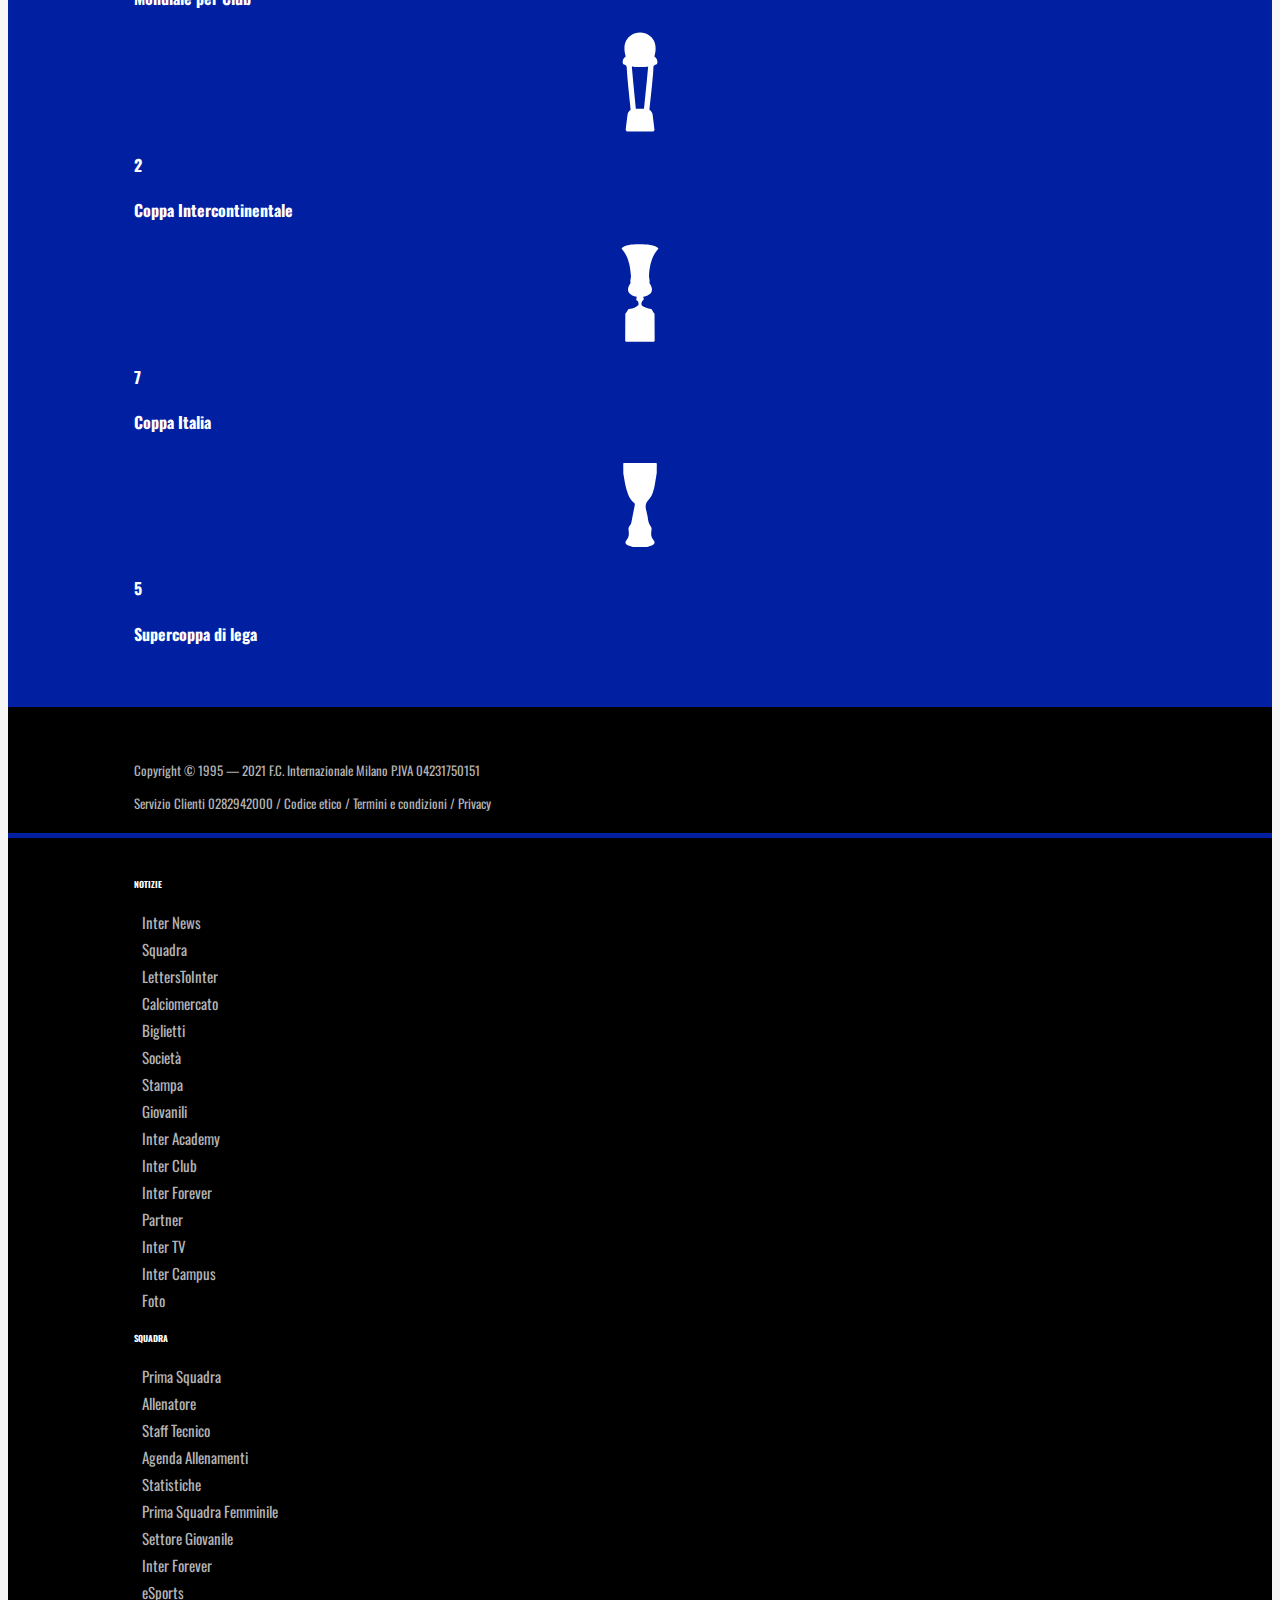
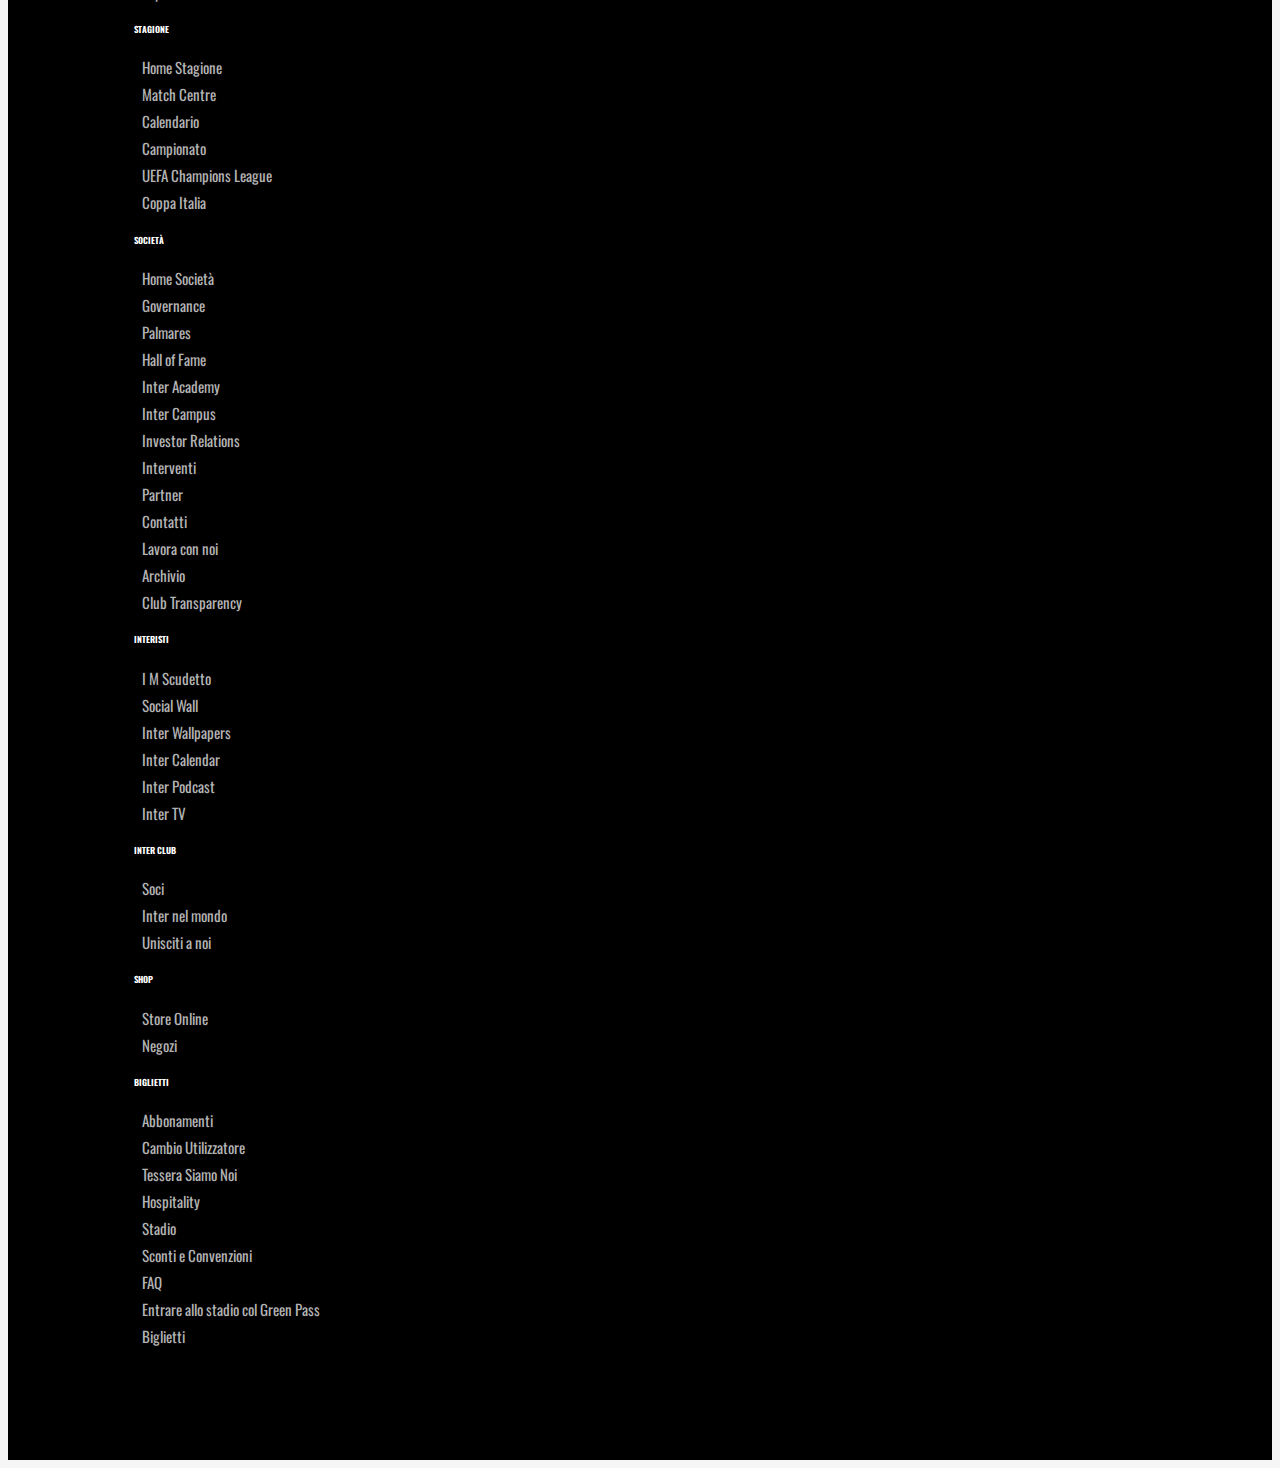
==== commit dde1e24b: "Aggiunto footer" ====
--- a/index.html
+++ b/index.html
@@ -158,214 +158,350 @@
             </div>
         </section>
         
-<!-- Scopri di più  -->
-    <section>
-        <div class="container-80">
-            <div class="container">
-                <div class="row">
-                    <div class="col-4">
-                        <div class="notizie-container-black scopri">
-                            <a href="">
-                                <div class="academy text-center">
-                                    <h5>INTER ACADEMY</h5>
-                                </div>
-                                <img src="img/academy.jpeg" alt="Inter Academy">
-                                <p class="info-notizie text-center">SCOPRI COME APRIRE UN ACADEMY NERAZZURRA NEL MONDO!</p>
-                            </a>
-                        </div>
-                    </div>
-                    <div class="col-4">
-                        <div class="notizie-container-black scopri">
-                            <a href="">
-                                <div class="contenitore-immagine">
-                                    <img src="img/scudetto19.jpeg" alt="Scudetto 19">
-                                </div>
-                                <div class="titolo-basso">
-                                    <p class="info-notizie text-center">I M SCUDETTO STORY</p>
-                                </div>
-                            </a>
-                        </div>
-                    </div>
-                    <div class="col-4">
-                        <div class="notizie-container-black scopri">
-                            <a href="">  
-                                <div class="contenitore-immagine">
-                                    <img src="img/logointernotizie.jpeg" alt="Logo Inter">
-                                </div>
-                                <div class="titolo-basso">
-                                <p class="info-notizie text-center">SCOPRI DI PIÙ</p>
-                                </div>
-                            </a>
-                        </div>
-                    </div>
-
-                </div>
-
-                <div class="row">
-                    <div class="col-4">
-                        <div class="notizie-container-black scopri">
-                            <a href="">
-                                <div class="academy text-center">
-                                    <h5>INTER CAMPUS</h5>
-                                </div>
-                                <img src="img/campus.jpeg" alt="Inter Campus">
-                                <p class="info-notizie text-center">PER IL DIRITTO AL GIOCO IN 30 PAESI NEL MONDO</p>
-                            </a>
-                        </div>
-                    </div>
-                    <div class="col-4">
-                        <div class="notizie-container-black  scopri">
-                            <a href="">
-                                <div class="contenitore-immagine">
-                                
-                                    <img src="img/nuovamaglia.jpeg" alt="Nuova maglia">
-                                </div>
-                                <div class="titolo-basso">
-                                    <p class="info-notizie text-center">SCOPRI LA NUOVA MAGLIA!</p>
-                                </div>
-                            </a>
-                        </div>
-                    </div>
-                    <div class="col-4">
-                        <div class="notizie-container-black  scopri">
-                            <a href="">
-                                <div class="contenitore-immagine">
-
-                                    <img src="img/amichevole.png" alt="Amichevole">
-                                </div>
-                                <div class="titolo-basso">
-                                    <p class="info-notizie text-center">SCOPRI LA FORMAZIONE PER L'AMICHEVOLE</p>
-                                </div>
-                            </a>
-                        </div>
-                    </div>
-                </div>      
+    <!-- Scopri di più  -->
+        <section>
+            <div class="container-80">
+                <div class="container">
+                    <div class="row">
+                        <div class="col-4">
+                            <div class="notizie-container-black scopri">
+                                <a href="">
+                                    <div class="academy text-center">
+                                        <h5>INTER ACADEMY</h5>
+                                    </div>
+                                    <img src="img/academy.jpeg" alt="Inter Academy">
+                                    <p class="info-notizie text-center">SCOPRI COME APRIRE UN ACADEMY NERAZZURRA NEL MONDO!</p>
+                                </a>
+                            </div>
+                        </div>
+                        <div class="col-4">
+                            <div class="notizie-container-black scopri">
+                                <a href="">
+                                    <div class="contenitore-immagine">
+                                        <img src="img/scudetto19.jpeg" alt="Scudetto 19">
+                                    </div>
+                                    <div class="titolo-basso">
+                                        <p class="info-notizie text-center">I M SCUDETTO STORY</p>
+                                    </div>
+                                </a>
+                            </div>
+                        </div>
+                        <div class="col-4">
+                            <div class="notizie-container-black scopri">
+                                <a href="">  
+                                    <div class="contenitore-immagine">
+                                        <img src="img/logointernotizie.jpeg" alt="Logo Inter">
+                                    </div>
+                                    <div class="titolo-basso">
+                                    <p class="info-notizie text-center">SCOPRI DI PIÙ</p>
+                                    </div>
+                                </a>
+                            </div>
+                        </div>
+
+                    </div>
+
+                    <div class="row">
+                        <div class="col-4">
+                            <div class="notizie-container-black scopri">
+                                <a href="">
+                                    <div class="academy text-center">
+                                        <h5>INTER CAMPUS</h5>
+                                    </div>
+                                    <img src="img/campus.jpeg" alt="Inter Campus">
+                                    <p class="info-notizie text-center">PER IL DIRITTO AL GIOCO IN 30 PAESI NEL MONDO</p>
+                                </a>
+                            </div>
+                        </div>
+                        <div class="col-4">
+                            <div class="notizie-container-black  scopri">
+                                <a href="">
+                                    <div class="contenitore-immagine">
+                                    
+                                        <img src="img/nuovamaglia.jpeg" alt="Nuova maglia">
+                                    </div>
+                                    <div class="titolo-basso">
+                                        <p class="info-notizie text-center">SCOPRI LA NUOVA MAGLIA!</p>
+                                    </div>
+                                </a>
+                            </div>
+                        </div>
+                        <div class="col-4">
+                            <div class="notizie-container-black  scopri">
+                                <a href="">
+                                    <div class="contenitore-immagine">
+
+                                        <img src="img/amichevole.png" alt="Amichevole">
+                                    </div>
+                                    <div class="titolo-basso">
+                                        <p class="info-notizie text-center">SCOPRI LA FORMAZIONE PER L'AMICHEVOLE</p>
+                                    </div>
+                                </a>
+                            </div>
+                        </div>
+                    </div>      
+                </div>
+            </div>
+        </section>
+
+        <!-- quinta sezione  -->
+        <section>
+            <div class="container-80">
+                <div class="container">
+                    <div class="row">
+                        <div class="col-6">
+                            <h4>INTER OFFICIAL ONLINE STORE</h4>
+                            <p>Visita Store.inter.it per scoprire le maglie gara ufficiali, le collezioni Nike, oltre ad una vasta gamma di prodotti per lui, lei, bambino e neonato personalizzabili con le tue iniziali o il tuo nome.</p>
+                            <button class="btn btn-white">VAI AL NEGOZIO</button>
+                            <a href=""><i class="fas fa-share-alt"></i></a> 
+                            <div class="maglie">
+                                <div class="maglia-casa">
+                                    <a href=""><img src="img/magliacasa.jpeg" alt="Maglia Casa"></a>
+                                </div>
+                                <div class="maglia-trasferta">
+                                <a href=""> <img src="img/magliatrasferta.jpeg" alt="Maglia Trasferta"></a></a>
+                                </div>
+                                <div class="maglia-terza">
+                                    <a href=""><img src="img/terzamaglia.jpeg" alt="Terza maglia"></a>
+                                </div>
+                            </div>
+                        </div>
+                        <div class="col-3">
+                            <div class="completo-home">
+                                <a href=""><img src="img/completohome.jpeg" alt="Completo Home"></a>
+                            </div>
+                        </div>
+                        <div class="col-3 d-flex flex-column align-items-center justify-content-center">
+                            <div class="maglia-away">
+                                <a href=""><img src="img/magliatrasferta2.jpeg" alt="Maglia Away"></a>
+                            </div>
+                            <p>Uomo € 89.99</p>
+                            <button class="btn btn-white">VAI AL NEGOZIO</button>
+                        </div>
+                    </div>
+                    <div class="row">
+                        <div class="col-12">
+                            <div class="store">
+                                <a href=""><img src="img/interstoremilano.jpeg" alt="Inter Store Milano"></a>
+                            </div>
+                        </div>
+                    </div>
+                </div>
+            </div>
+
+        </section>
+
+        <!-- sesta sezione Palmares  -->
+        <section>
+            <div class="container-80">
+                <div class="container">
+                    <div class="row">
+                        <div class="col-12">
+                            <div class="palmares-title d-flex justify-content-between">
+                                <h3>PALMARES</h3>
+                                <a href=""><i class="fas fa-share-alt"></i></a> 
+                            </div>
+                        </div>
+                    </div>
+                    <div class="row">   
+                        <div class="col-12 d-flex justify-content-between">
+                            <div class="palmares text-center">
+                                <div class="palmares-img">
+                                    <img src="img/SerieA.svg" alt="Serie A Tim">
+                                </div>
+                                <h4>19</h4> 
+                                <h4>Serie A Tim</h4>
+                            </div>
+                            <div class="palmares text-center">
+                                <div class="palmares-img">
+                                    <img src="img/championsleague.svg" alt="Champions League">
+                                </div>
+                                <h4>3</h4> 
+                                <h4>Champions League</h4>
+                            </div>
+                            <div class="palmares text-center">
+                                <div class="palmares-img text-center">
+                                    <img src="img/uefael.svg" alt="UEFA Europe League">
+                                </div>
+                                <h4>3</h4> 
+                                <h4>UEFA Europe League</h4>
+                            </div>
+                            <div class="palmares text-center">
+                                <div class="palmares-img text-center">
+                                    <img src="img/mondialeclub.svg" alt="Mondiale per Club">
+                                </div>
+                                <h4>1</h4> 
+                                <h4>Mondiale per Club</h4>
+                            </div>
+                            <div class="palmares text-center">
+                                <div class="palmares-img text-center">
+                                    <img src="img/intercontinentale.svg" alt="Coppa Intercontinentale">
+                                </div>
+                                <h4>2</h4> 
+                                <h4>Coppa Intercontinentale</h4>
+                            </div>
+                            <div class="palmares text-center">
+                                <div class="palmares-img text-center">
+                                    <img src="img/coppaitalia.svg" alt="Coppa Italia">
+                                </div>
+                                <h4>7</h4> 
+                                <h4>Coppa Italia</h4>
+                            </div>
+                            <div class="palmares text-center">
+                                <div class="palmares-img d-flex justify-content-end">
+                                    <img src="img/supercoppalega.svg" alt="Supercoppa di lega">
+                                </div>
+                                <h4>5</h4> 
+                                <h4>Supercoppa di lega</h4>
+                            </div>
+                        </div>
+                    </div>
+                </div>
+            </div>
+        </section>
+    </main>
+
+    <footer>
+        <!-- footer top  -->
+        <div class="footer-top">
+            <div class="container-80">
+                <div class="container">
+                    <div class="row">
+                        <div class="col-6">
+                            <p>Copyright © 1995 — 2021 F.C. Internazionale Milano P.IVA 04231750151</p>
+                        </div>
+                        <div class="col-6 text-end">
+                            <a href=""><span>Servizio Clienti 0282942000 / </span></a>
+                            <a href=""><span>Codice etico / </span></a>
+                            <a href=""><span>Termini e condizioni / </span></a>
+                            <a href=""><span>Privacy</span></a>
+                        </div>
+                    </div>
+                </div>
             </div>
         </div>
-    </section>
-
-    <!-- quinta sezione  -->
-    <section>
-        <div class="container-80">
-            <div class="container">
-                <div class="row">
-                    <div class="col-6">
-                        <h4>INTER OFFICIAL ONLINE STORE</h4>
-                        <p>Visita Store.inter.it per scoprire le maglie gara ufficiali, le collezioni Nike, oltre ad una vasta gamma di prodotti per lui, lei, bambino e neonato personalizzabili con le tue iniziali o il tuo nome.</p>
-                        <button class="btn btn-white">VAI AL NEGOZIO</button>
-                        <a href=""><i class="fas fa-share-alt"></i></a> 
-                        <div class="maglie">
-                            <div class="maglia-casa">
-                                <a href=""><img src="img/magliacasa.jpeg" alt="Maglia Casa"></a>
-                            </div>
-                            <div class="maglia-trasferta">
-                               <a href=""> <img src="img/magliatrasferta.jpeg" alt="Maglia Trasferta"></a></a>
-                            </div>
-                            <div class="maglia-terza">
-                                <a href=""><img src="img/terzamaglia.jpeg" alt="Terza maglia"></a>
-                            </div>
-                        </div>
-                    </div>
-                    <div class="col-3">
-                        <div class="completo-home">
-                            <a href=""><img src="img/completohome.jpeg" alt="Completo Home"></a>
-                        </div>
-                    </div>
-                    <div class="col-3 d-flex flex-column align-items-center justify-content-center">
-                        <div class="maglia-away">
-                            <a href=""><img src="img/magliatrasferta2.jpeg" alt="Maglia Away"></a>
-                        </div>
-                        <p>Uomo € 89.99</p>
-                        <button class="btn btn-white">VAI AL NEGOZIO</button>
-                    </div>
-                </div>
-                <div class="row">
-                    <div class="col-12">
-                        <div class="store">
-                            <a href=""><img src="img/interstoremilano.jpeg" alt="Inter Store Milano"></a>
+
+        <!-- footer bottom  -->
+        <div class="footer-bottom">
+            <div class="container-80">
+                <div class="container">
+                    <div class="row">
+                        <div class="col-6">
+                            <div class="row">
+                                <div class="col-3">
+                                    <a href=""><h6>NOTIZIE</h6></a>
+                                    <ul>
+                                        <a href=""><li>Inter News</li></a>
+                                        <a href=""><li>Squadra</li></a>
+                                        <a href=""><li>LettersToInter</li></a>
+                                        <a href=""><li>Calciomercato</li></a>
+                                        <a href=""><li>Biglietti</li></a>
+                                        <a href=""><li>Società</li></a>
+                                        <a href=""><li>Stampa</li></a>
+                                        <a href=""><li>Giovanili</li></a>
+                                        <a href=""><li>Inter Academy</li></a>
+                                        <a href=""><li>Inter Club</li></a>
+                                        <a href=""><li>Inter Forever</li></a>
+                                        <a href=""><li>Partner</li></a>
+                                        <a href=""><li>Inter TV</li></a>
+                                        <a href=""><li>Inter Campus</li></a>
+                                        <a href=""><li>Foto</li></a>
+                                    </ul>
+                                </div>
+                                <div class="col-3">
+                                    <a href=""><h6>SQUADRA</h6></a>
+                                    <ul>
+                                        <a href=""><li>Prima Squadra</li></a>
+                                        <a href=""><li>Allenatore</li></a>
+                                        <a href=""><li>Staff Tecnico</li></a>
+                                        <a href=""><li>Agenda Allenamenti</li></a>
+                                        <a href=""><li>Statistiche</li></a>
+                                        <a href=""><li>Prima Squadra Femminile</li></a>
+                                        <a href=""><li>Settore Giovanile</li></a>
+                                        <a href=""><li>Inter Forever</li></a>
+                                        <a href=""><li>eSports</li></a>
+                                    </ul>
+                                </div>
+                                <div class="col-3">
+                                    <a href=""><h6>STAGIONE</h6></a> 
+                                    <ul>
+                                        <a href=""><li>Home Stagione</li></a>
+                                        <a href=""><li>Match Centre</li></a>
+                                        <a href=""><li>Calendario</li></a>
+                                        <a href=""><li>Campionato</li></a>
+                                        <a href=""><li>UEFA Champions League</li></a>
+                                        <a href=""><li>Coppa Italia</li></a>
+                    
+                                </div>
+                                <div class="col-3">
+                                    <a href=""><h6>SOCIETÀ</h6></a>
+                                    <ul>
+                                        <a href=""><li>Home Società</li></a>
+                                        <a href=""><li>Governance</li></a>
+                                        <a href=""><li>Palmares</li></a>
+                                        <a href=""><li>Hall of Fame</li></a>
+                                        <a href=""><li>Inter Academy</li></a>
+                                        <a href=""><li>Inter Campus</li></a>
+                                        <a href=""><li>Investor Relations</li></a>
+                                        <a href=""><li>Interventi</li></a>
+                                        <a href=""><li>Partner</li></a>
+                                        <a href=""><li>Contatti</li></a>
+                                        <a href=""><li>Lavora con noi</li></a>
+                                        <a href=""><li>Archivio</li></a>
+                                        <a href=""><li>Club Transparency</li></a>
+                                    </ul>
+                                </div>
+                            </div>
+                        </div>
+                        <div class="col-6">
+                            <div class="row">
+                                <div class="col-3">
+                                    <a href=""><h6>INTERISTI</h6></a>
+                                    <ul>
+                                        <a href=""><li>I M Scudetto</li></a>
+                                        <a href=""><li>Social Wall</li></a>
+                                        <a href=""><li>Inter Wallpapers</li></a>
+                                        <a href=""><li>Inter Calendar</li></a>
+                                        <a href=""><li>Inter Podcast</li></a>
+                                        <a href=""><li>Inter TV</li></a>
+                                    </ul>
+                                </div>
+                                <div class="col-3">
+                                    <a href=""><h6>INTER CLUB</h6></a>
+                                    <ul>
+                                        <a href=""><li>Soci</li></a>
+                                        <a href=""><li>Inter nel mondo</li></a>
+                                        <a href=""><li>Unisciti a noi</li></a>
+                                    </ul>
+                                </div>
+                                <div class="col-3">
+                                    <a href=""><h6>SHOP</h6></a>
+                                    <ul>
+                                        <a href=""><li>Store Online</li></a>
+                                        <a href=""><li>Negozi</li></a>
+                                    </ul>
+                                </div>
+                                <div class="col-3">
+                                    <a href=""><h6>BIGLIETTI</h6></a>
+                                    <ul>
+                                        <a href=""><li>Abbonamenti</li></a>
+                                        <a href=""><li>Cambio Utilizzatore</li></a>
+                                        <a href=""><li>Tessera Siamo Noi</li></a>
+                                        <a href=""><li>Hospitality</li></a>
+                                        <a href=""><li>Stadio</li></a>
+                                        <a href=""><li>Sconti e Convenzioni</li></a>
+                                        <a href=""><li>FAQ</li></a>
+                                        <a href=""><li>Entrare allo stadio col Green Pass</li></a>
+                                        <a href=""><li>Biglietti</li></a>
+                                    </ul>
+                                </div>
+                            </div>
                         </div>
                     </div>
                 </div>
             </div>
         </div>
-
-    </section>
-
-    <!-- sesta sezione Palmares  -->
-    <section>
-        <div class="container-80">
-            <div class="container">
-                <div class="row">
-                    <div class="col-12">
-                        <div class="palmares-title d-flex justify-content-between">
-                            <h3>PALMARES</h3>
-                            <a href=""><i class="fas fa-share-alt"></i></a> 
-                        </div>
-                    </div>
-                </div>
-                <div class="row">   
-                    <div class="col-12 d-flex justify-content-between">
-                        <div class="palmares text-center">
-                            <div class="palmares-img">
-                                <img src="img/SerieA.svg" alt="Serie A Tim">
-                            </div>
-                            <h4>19</h4> 
-                            <h4>Serie A Tim</h4>
-                        </div>
-                        <div class="palmares text-center">
-                            <div class="palmares-img">
-                                <img src="img/championsleague.svg" alt="Champions League">
-                            </div>
-                            <h4>3</h4> 
-                            <h4>Champions League</h4>
-                        </div>
-                        <div class="palmares text-center">
-                            <div class="palmares-img text-center">
-                                <img src="img/uefael.svg" alt="UEFA Europe League">
-                            </div>
-                            <h4>3</h4> 
-                            <h4>UEFA Europe League</h4>
-                        </div>
-                        <div class="palmares text-center">
-                            <div class="palmares-img text-center">
-                                <img src="img/mondialeclub.svg" alt="Mondiale per Club">
-                            </div>
-                            <h4>1</h4> 
-                            <h4>Mondiale per Club</h4>
-                        </div>
-                        <div class="palmares text-center">
-                            <div class="palmares-img text-center">
-                                <img src="img/intercontinentale.svg" alt="Coppa Intercontinentale">
-                            </div>
-                            <h4>2</h4> 
-                            <h4>Coppa Intercontinentale</h4>
-                        </div>
-                        <div class="palmares text-center">
-                            <div class="palmares-img text-center">
-                                <img src="img/coppaitalia.svg" alt="Coppa Italia">
-                            </div>
-                            <h4>7</h4> 
-                            <h4>Coppa Italia</h4>
-                        </div>
-                        <div class="palmares text-center">
-                            <div class="palmares-img d-flex justify-content-end">
-                                <img src="img/supercoppalega.svg" alt="Supercoppa di lega">
-                            </div>
-                            <h4>5</h4> 
-                            <h4>Supercoppa di lega</h4>
-                        </div>
-                    </div>
-                </div>
-            </div>
-        </div>
-    </section>
-
-    </main>
-
-
-    <footer></footer>
-
-
+    </footer>
     <script src="https://cdn.jsdelivr.net/npm/bootstrap@5.0.2/dist/js/bootstrap.bundle.min.js" integrity="sha384-MrcW6ZMFYlzcLA8Nl+NtUVF0sA7MsXsP1UyJoMp4YLEuNSfAP+JcXn/tWtIaxVXM" crossorigin="anonymous"></script>
 </body>
 </html>--- a/css/style.css
+++ b/css/style.css
@@ -353,7 +353,48 @@
     height: 100%;
 }
 
-
-
-
-
+/* footer  */
+footer {
+    background-color: #000000;
+    color: #B3B3B3;
+    font-size: 13px;
+    padding: 20px 0 100px 0;
+}
+
+footer a {
+    color: #B3B3B3;
+}
+
+footer a:hover {
+    color: #001FA1;
+}
+
+footer ul {
+    margin-left: -32px;
+}
+
+footer ul li {
+    text-decoration: none;
+    list-style: none;
+}
+
+.footer-top {
+    border-bottom: 5px solid #001FA1;
+    padding: 20px 0;
+    margin-bottom: 40px;
+}
+
+.footer-bottom a li {
+    font-size: 15px;
+    margin-top: 5px;
+}
+
+footer h6 {
+    color: white;
+}
+
+
+
+
+
+
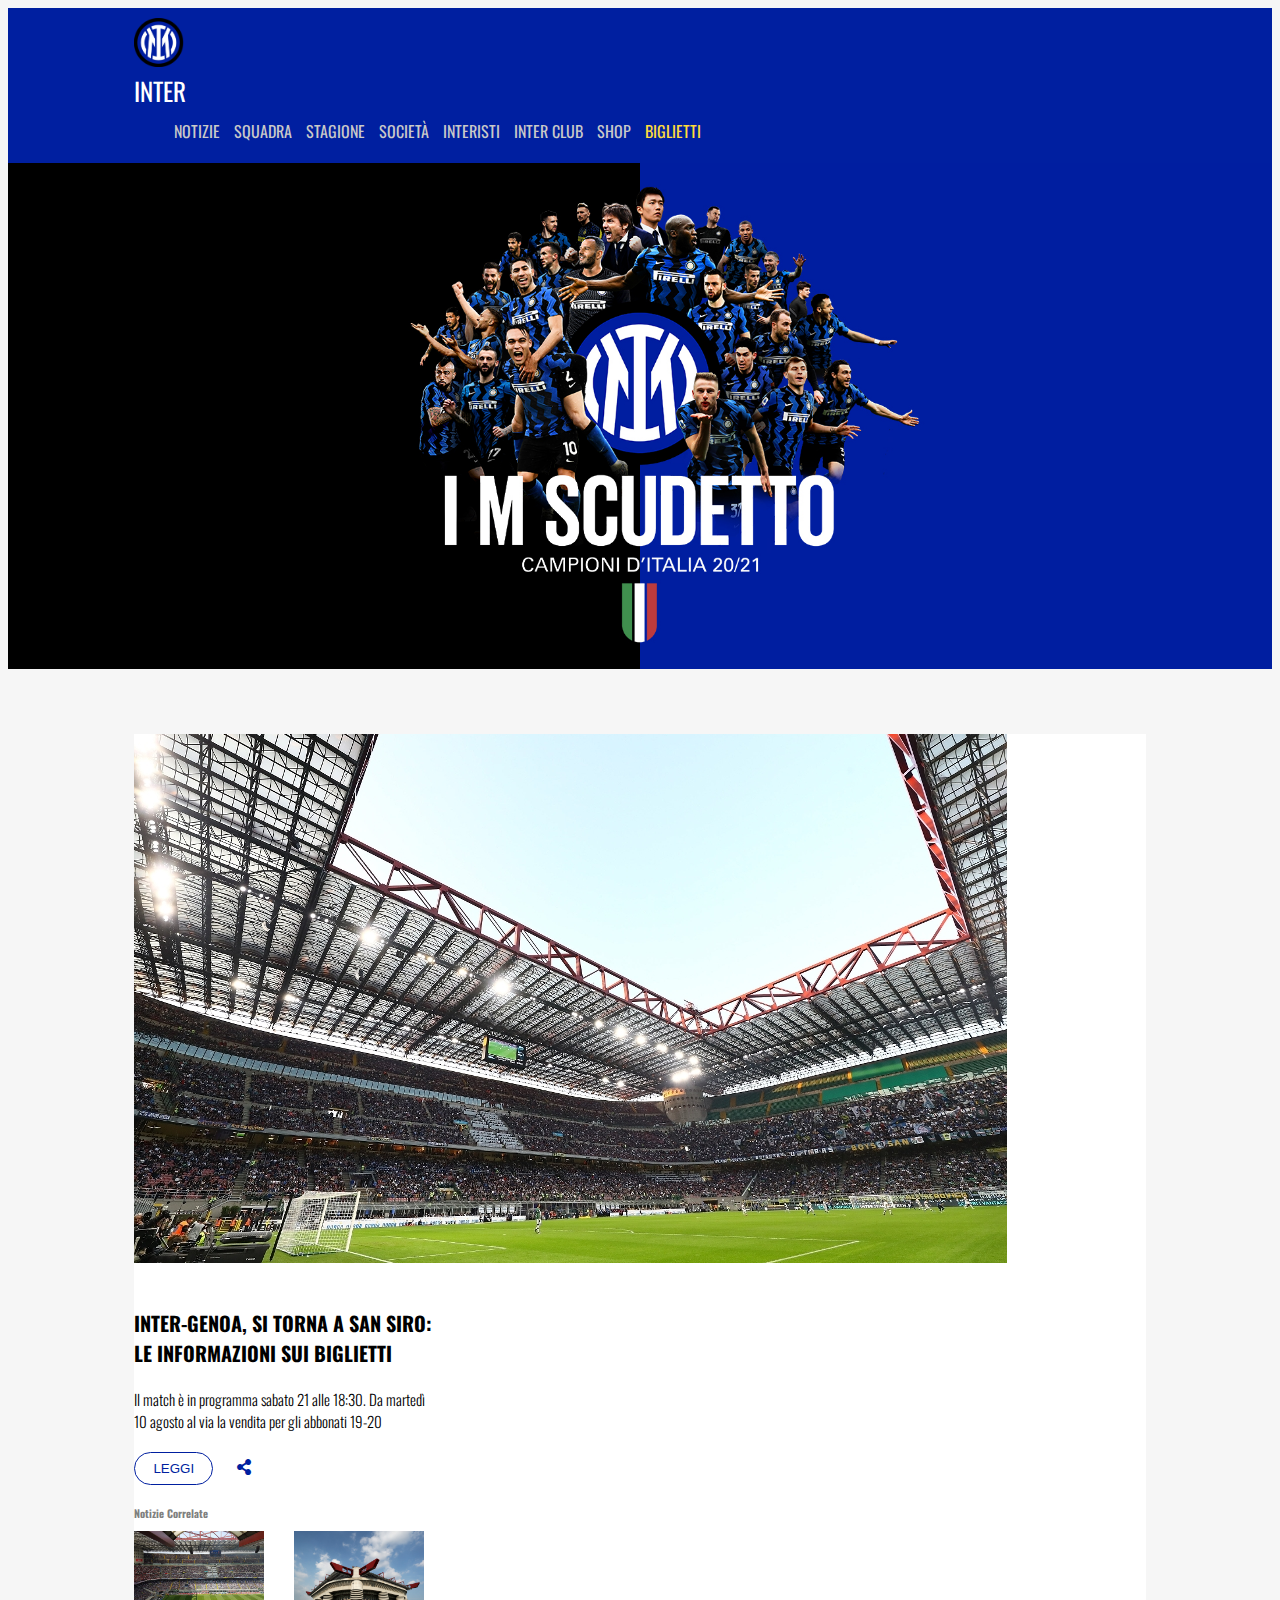
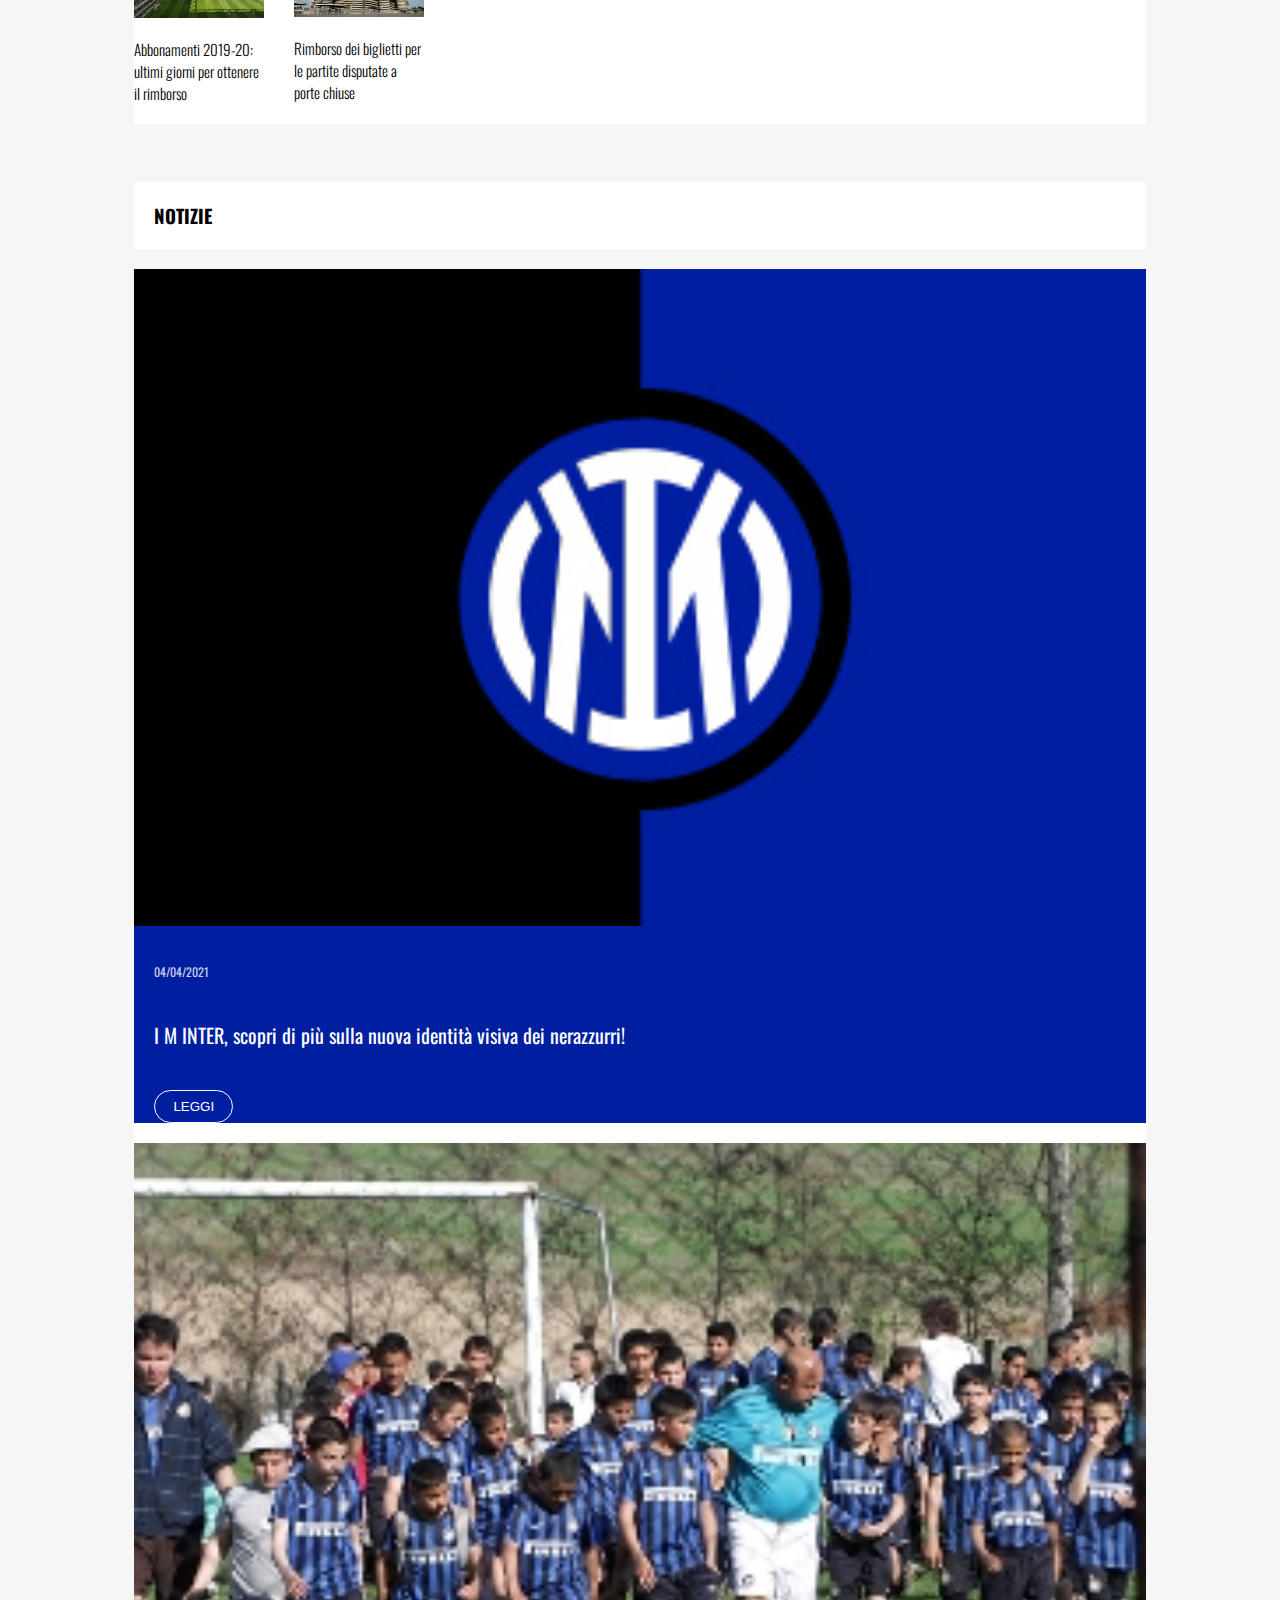
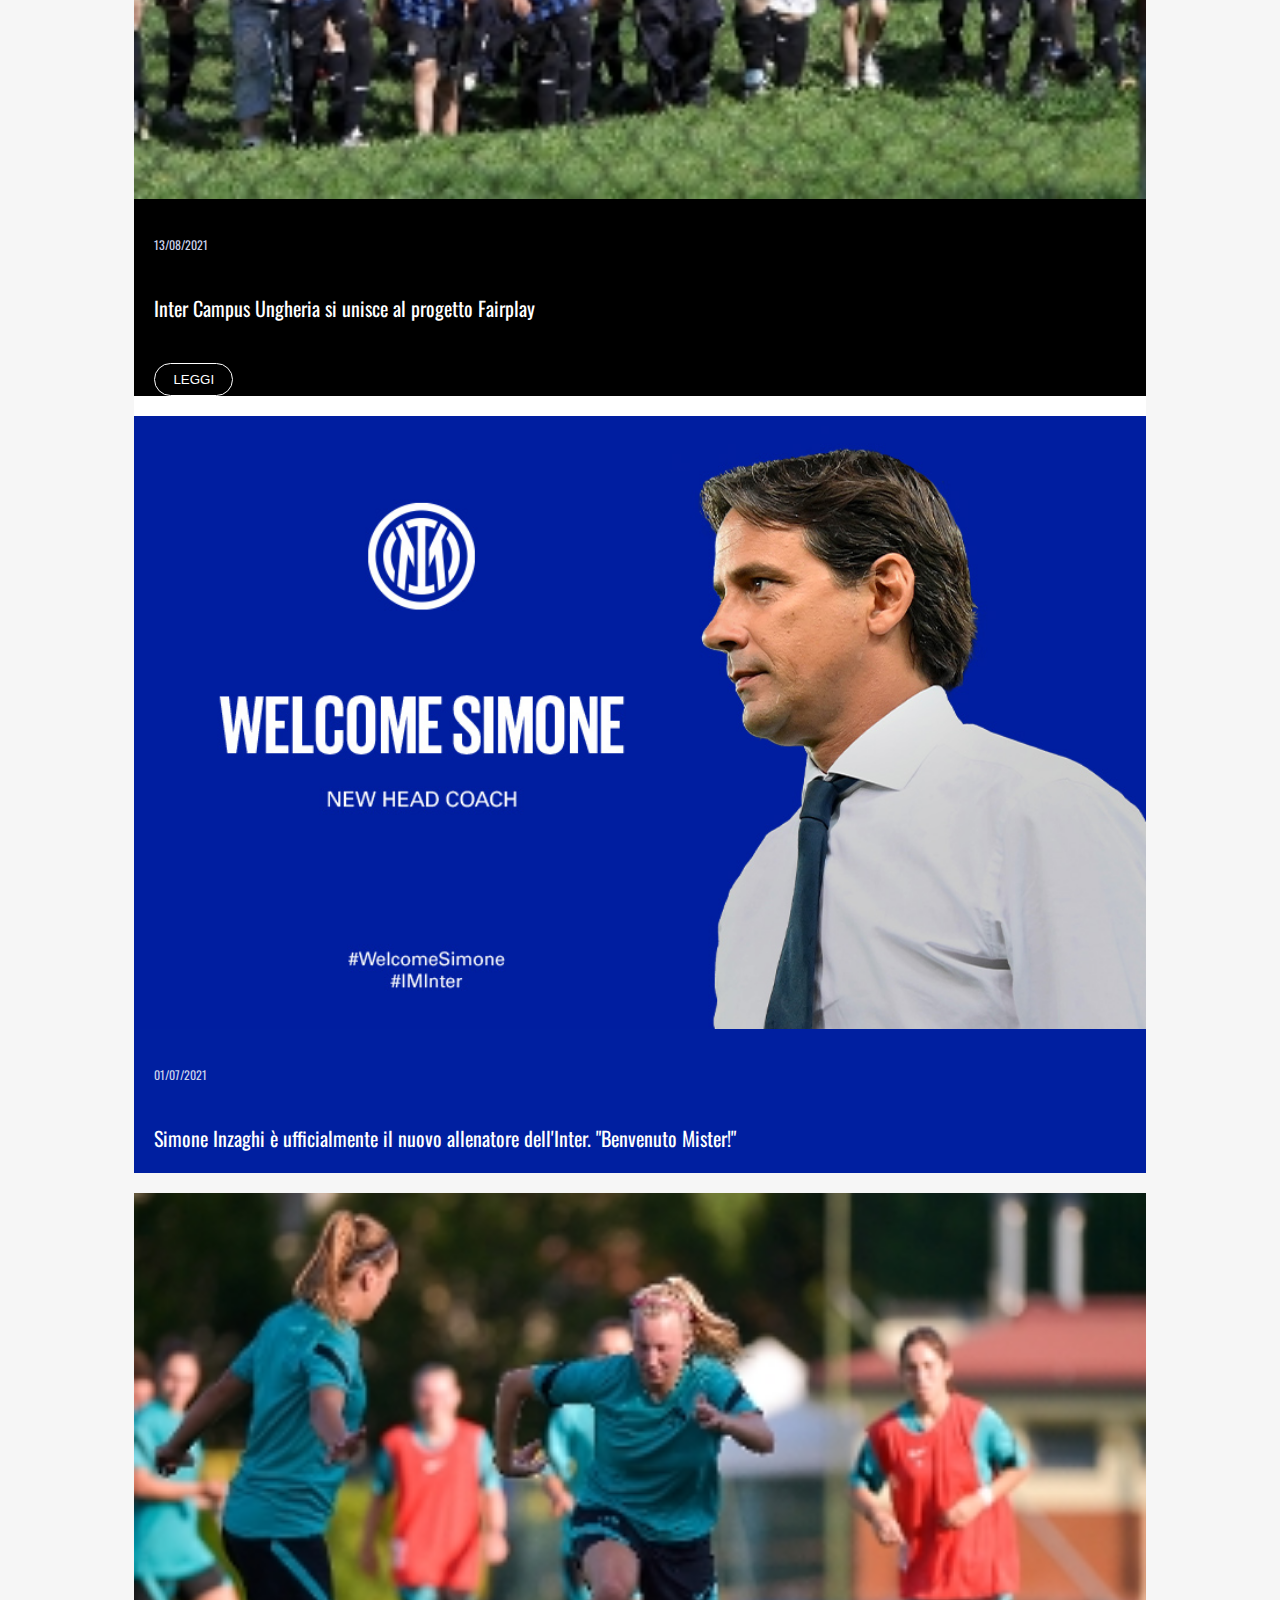
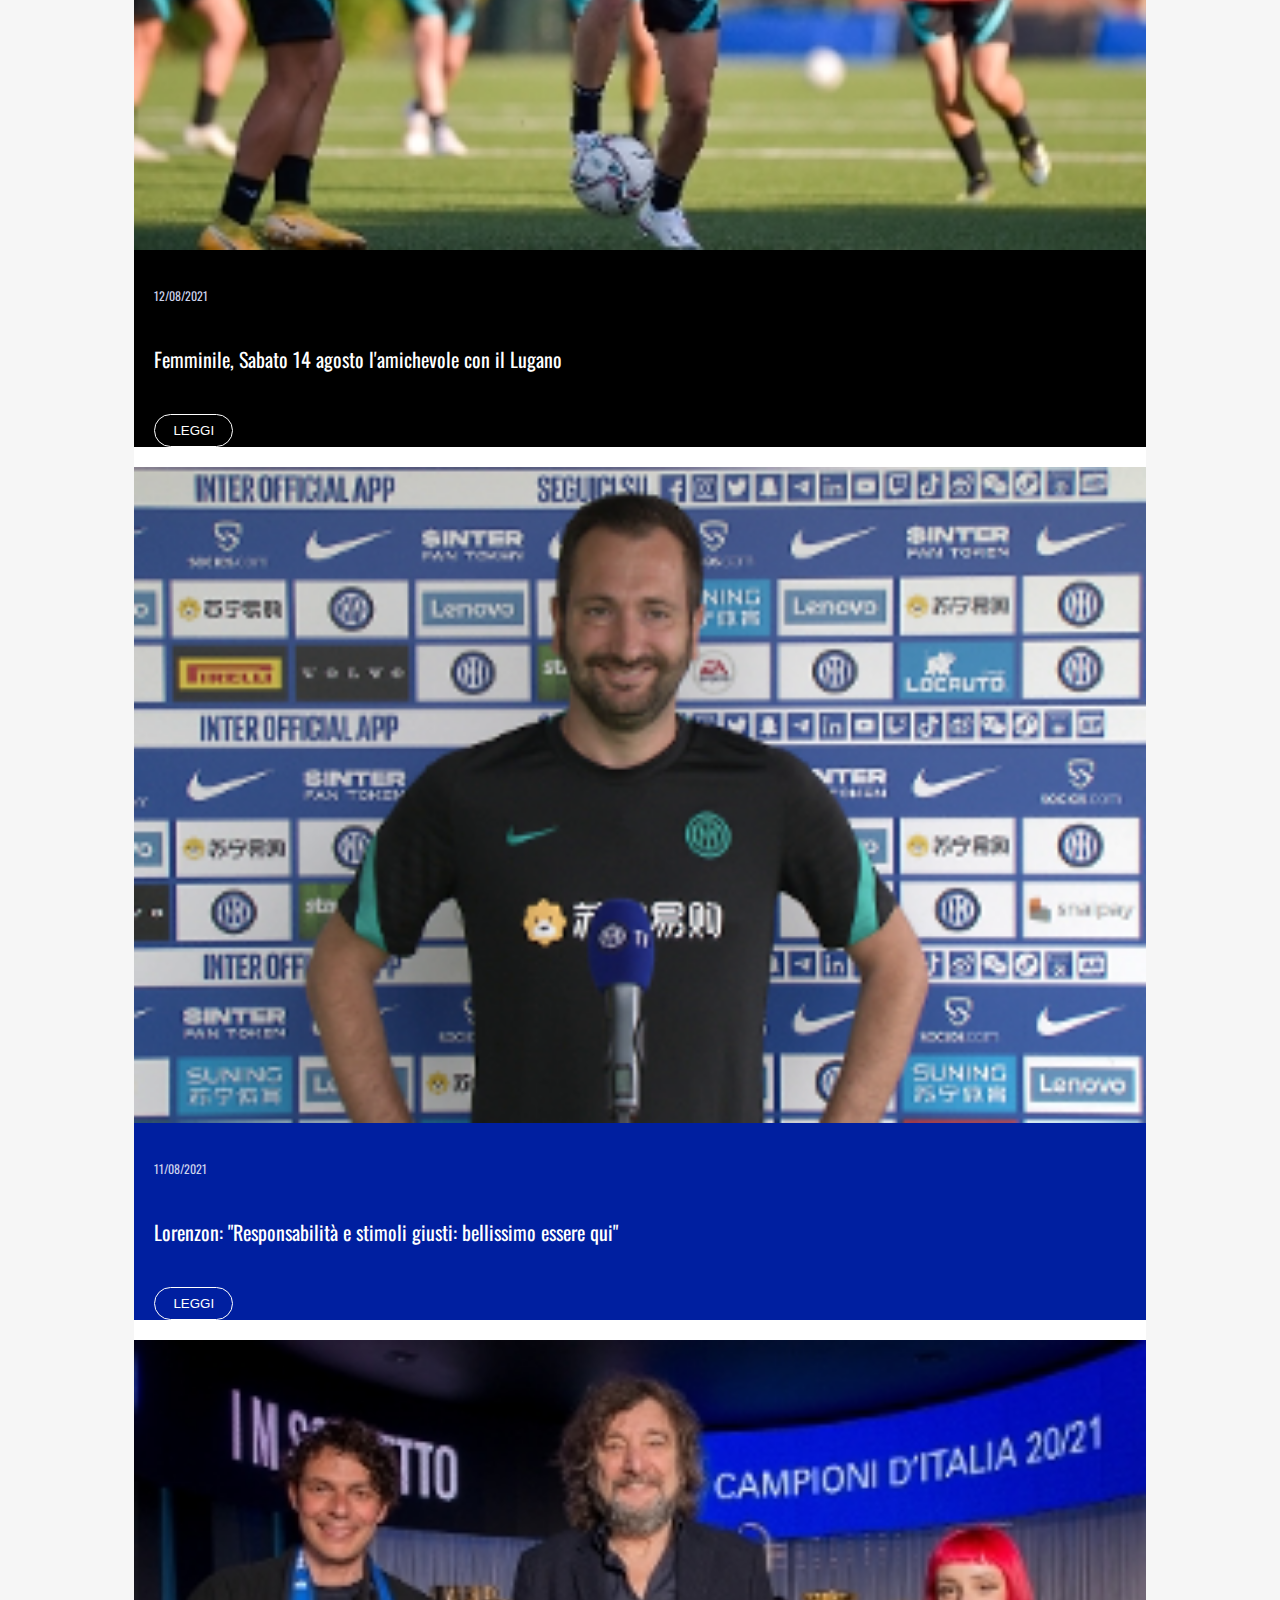
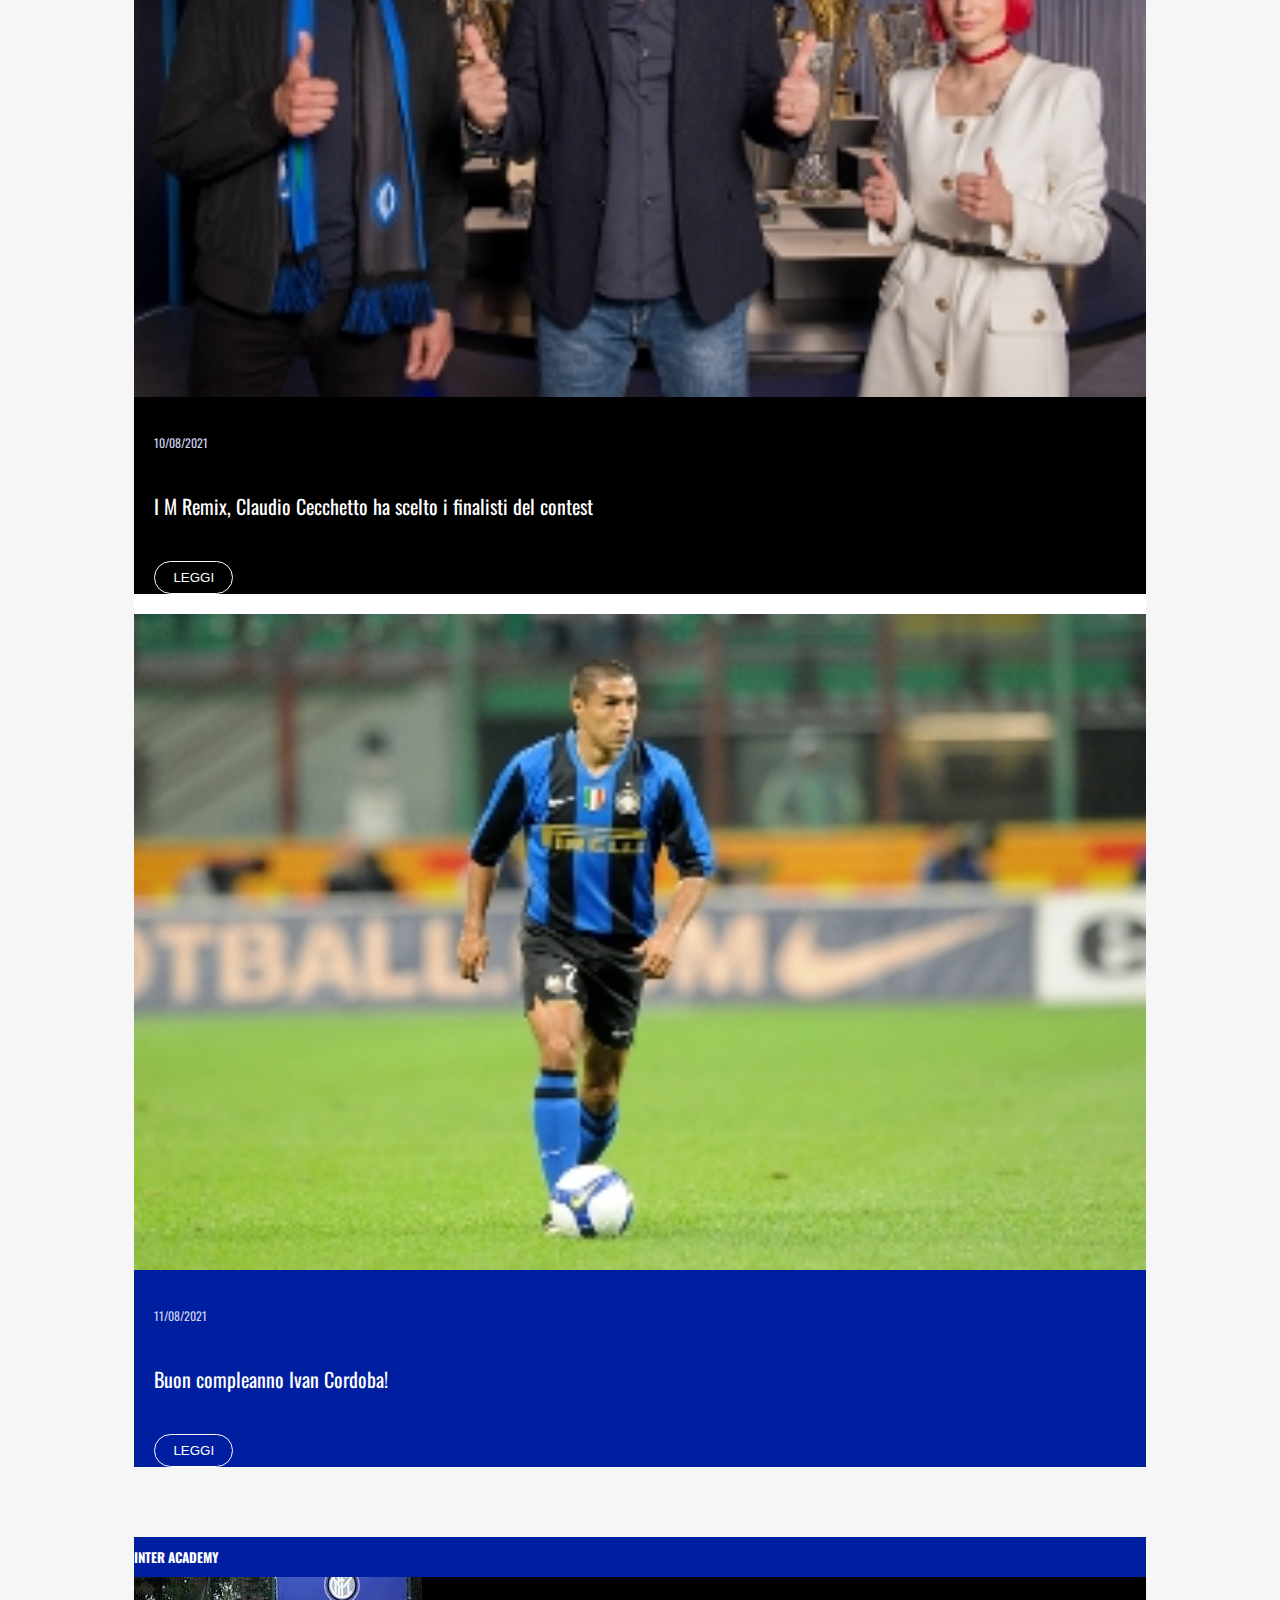
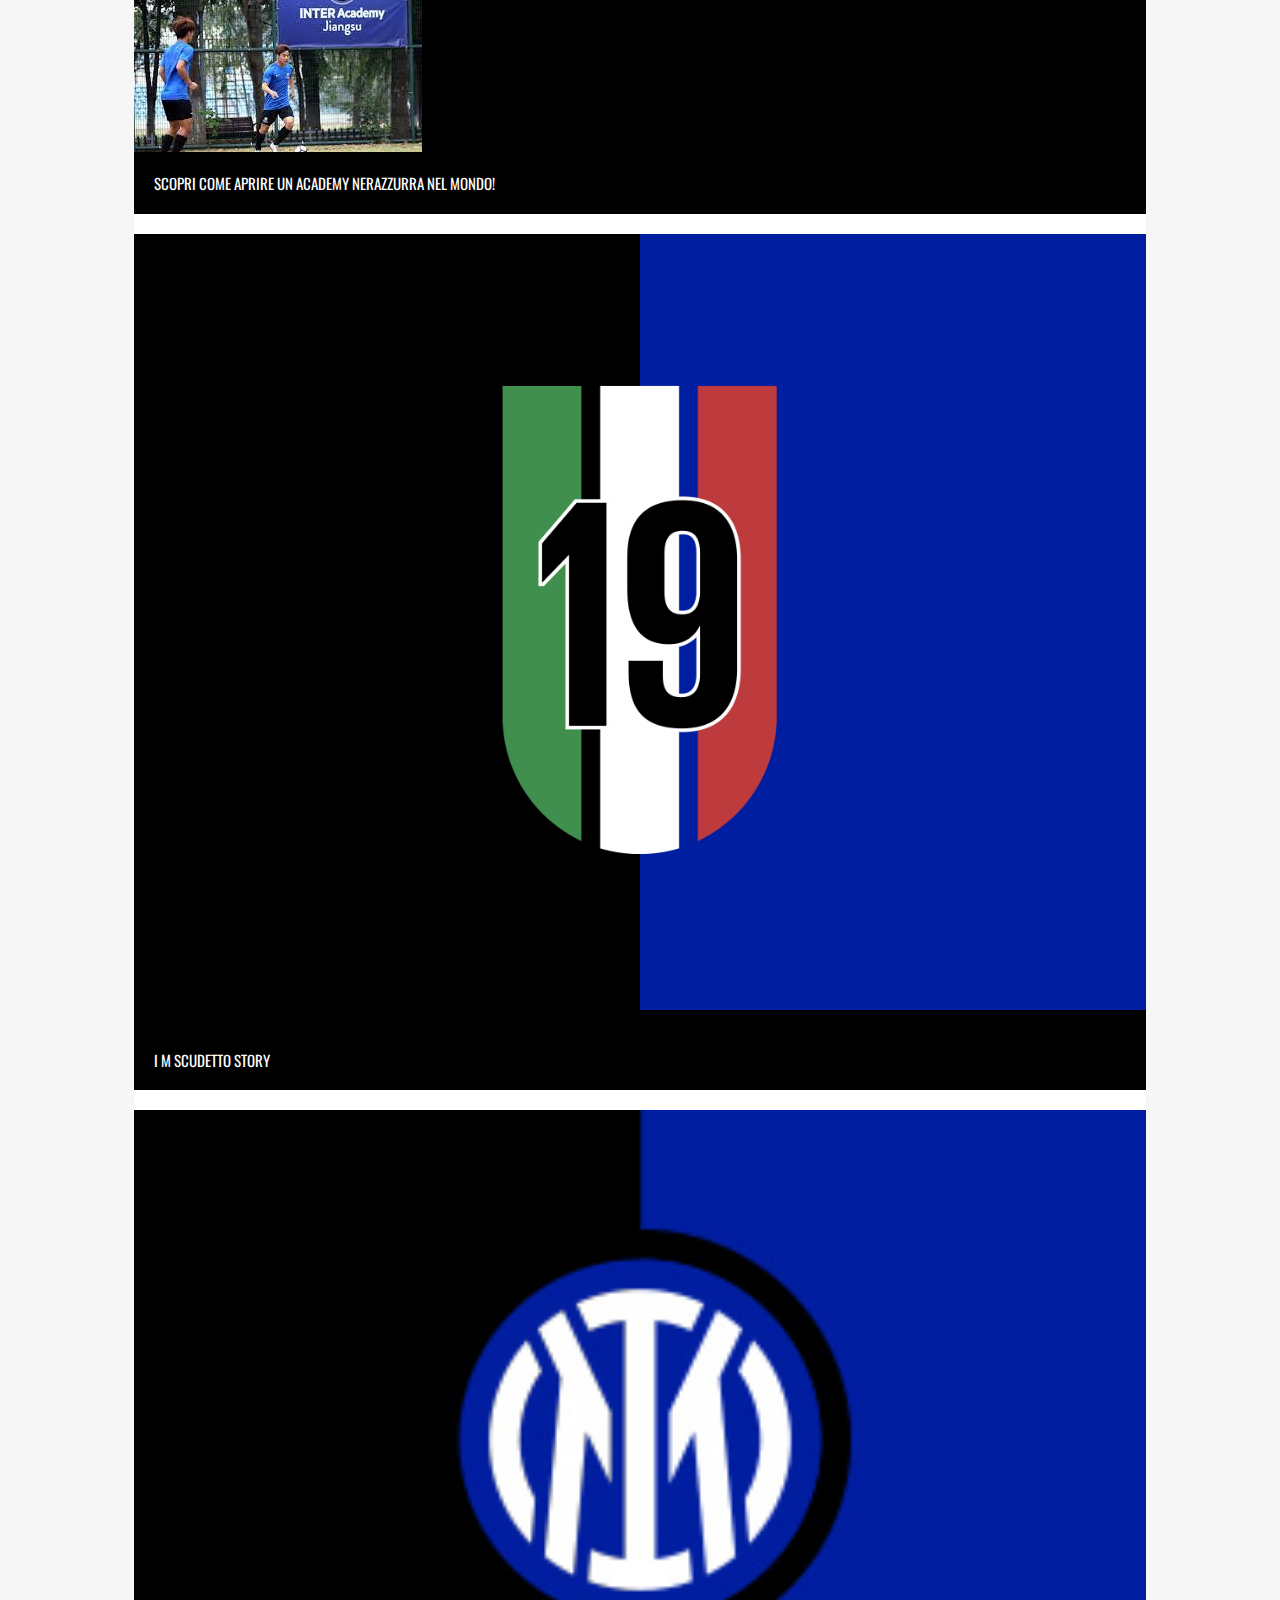
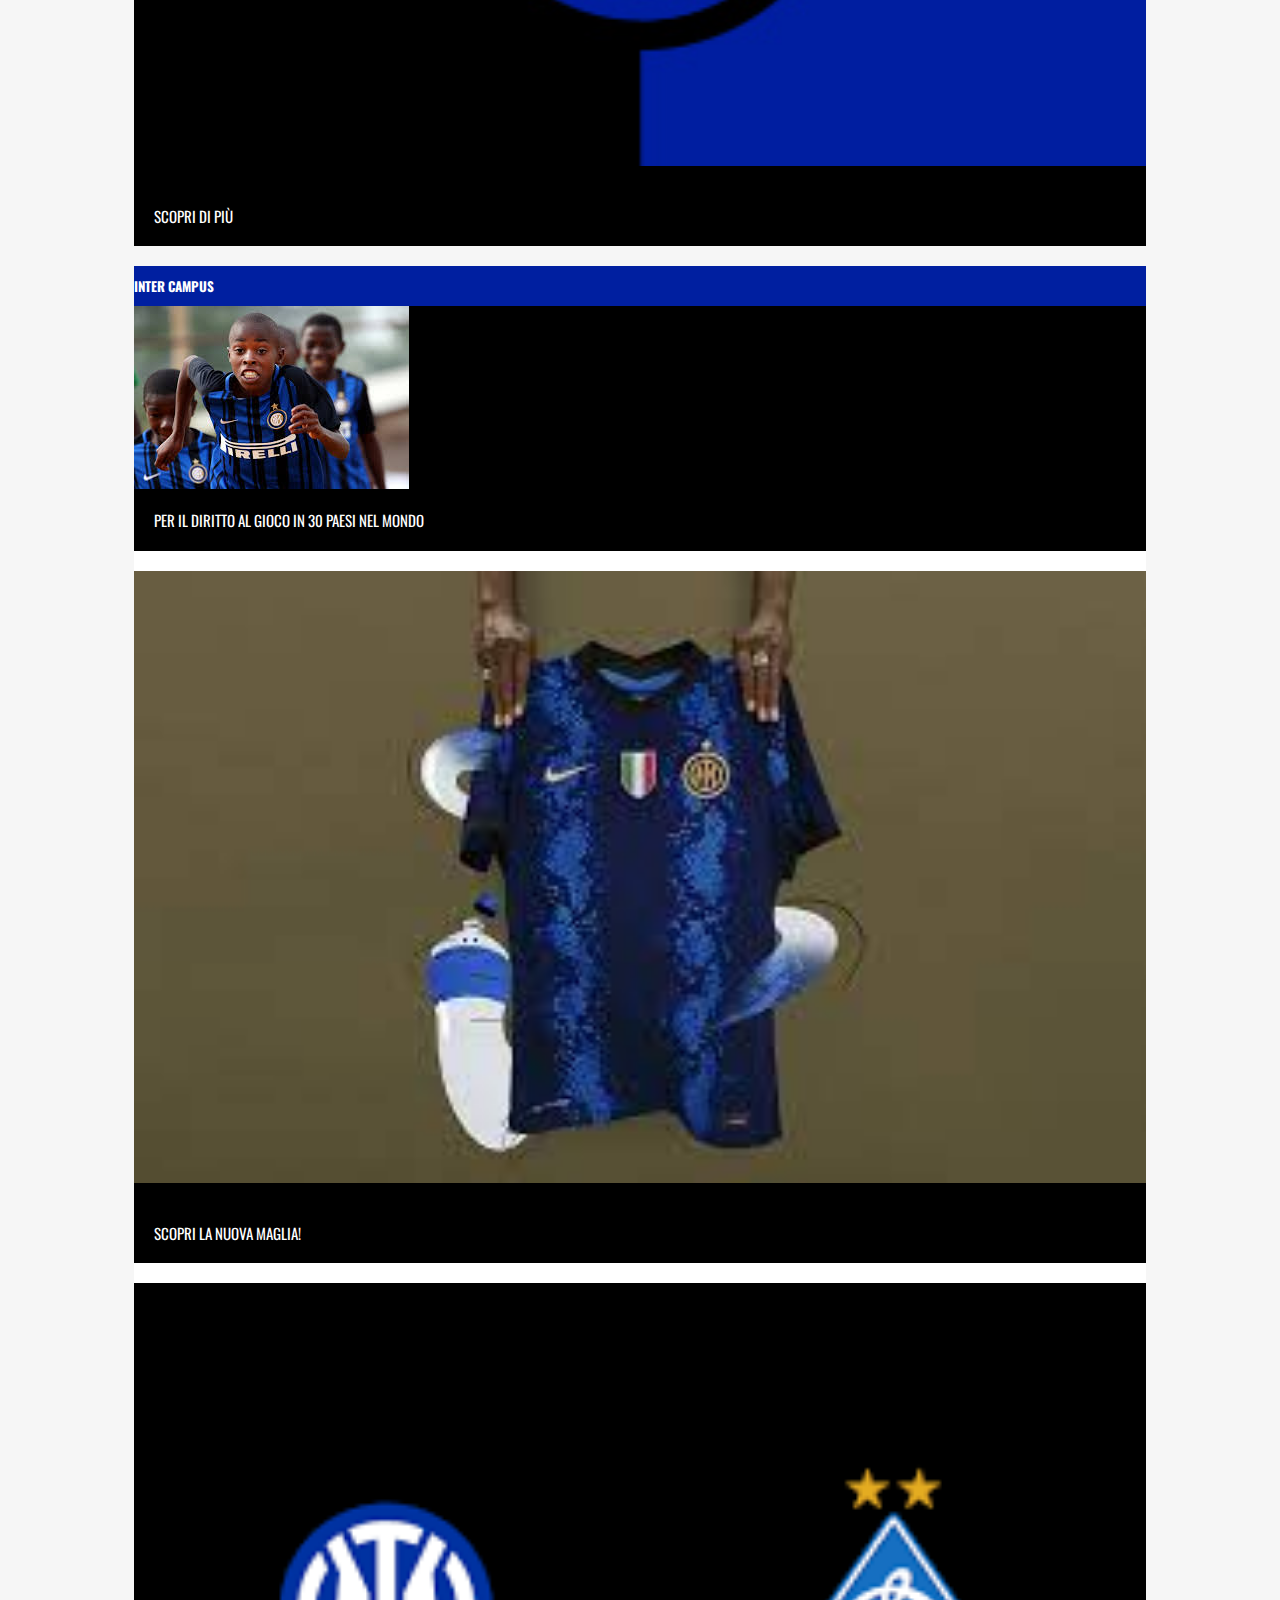
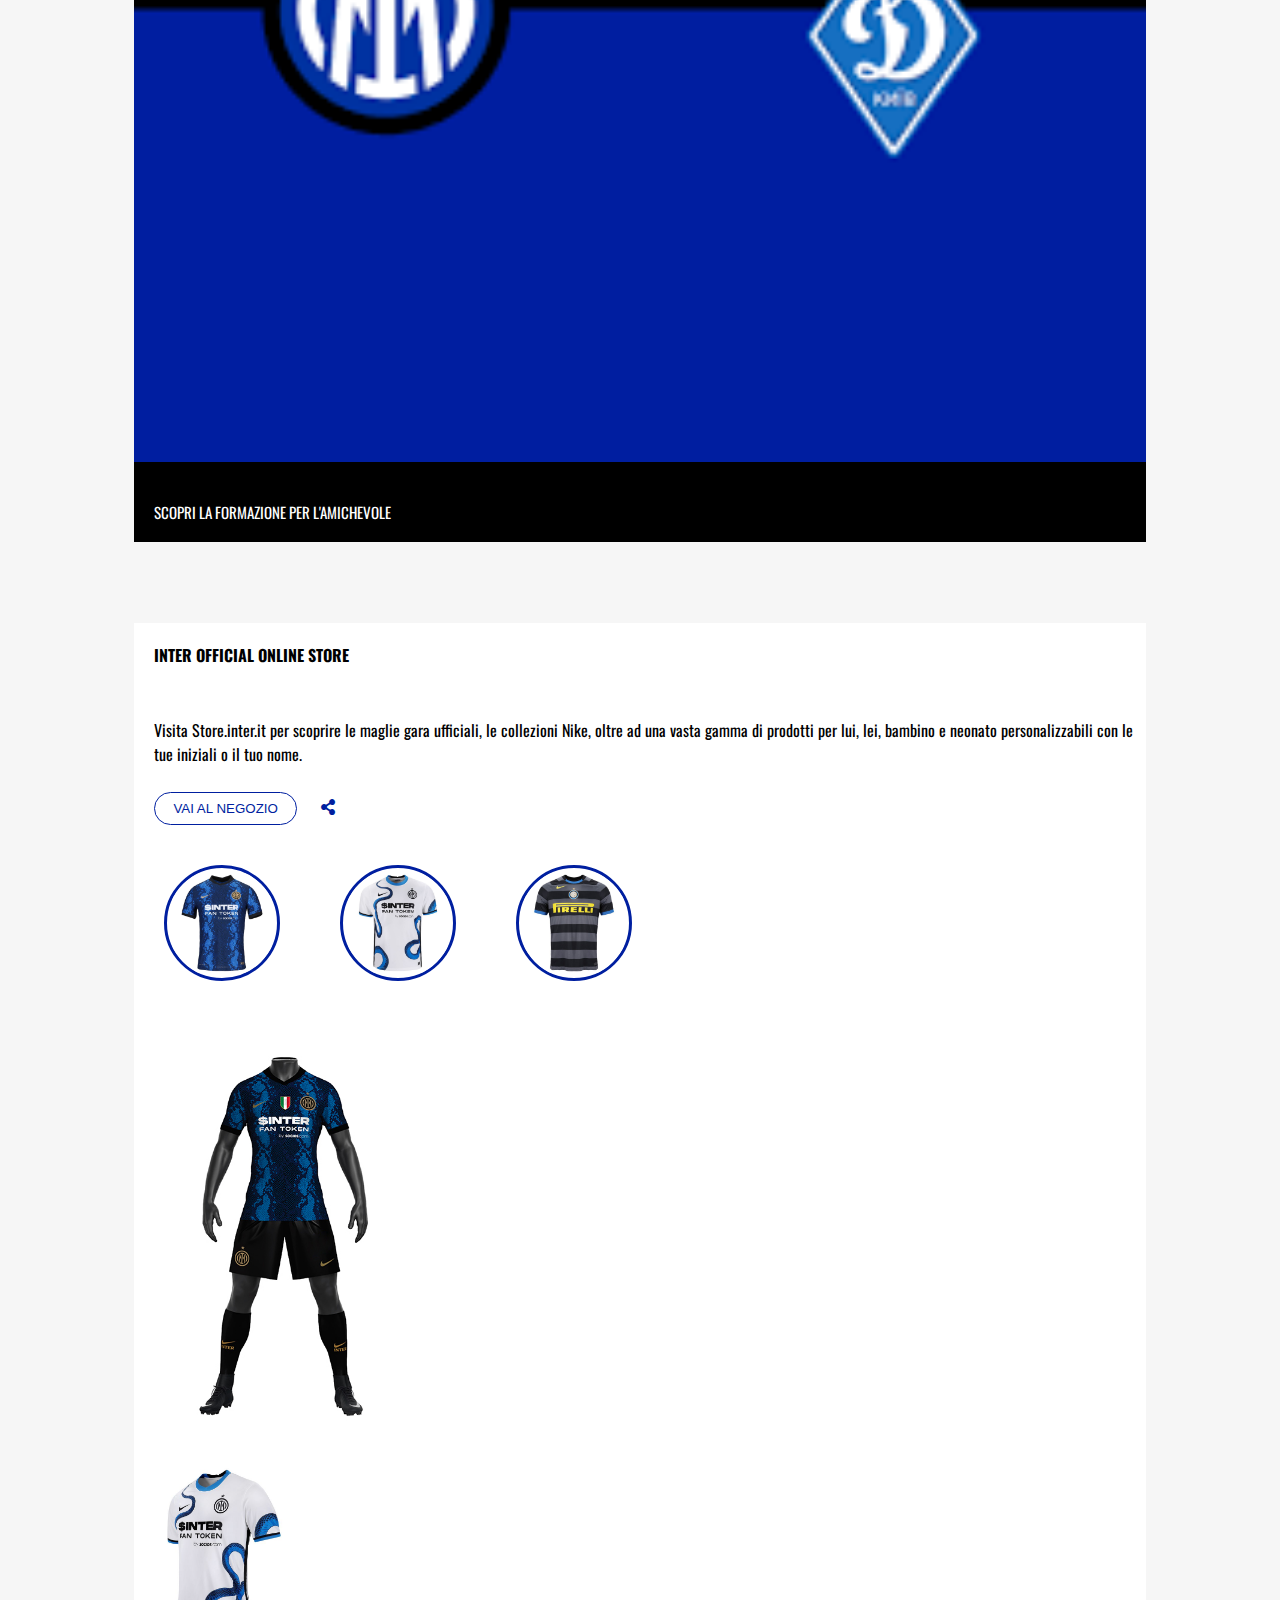
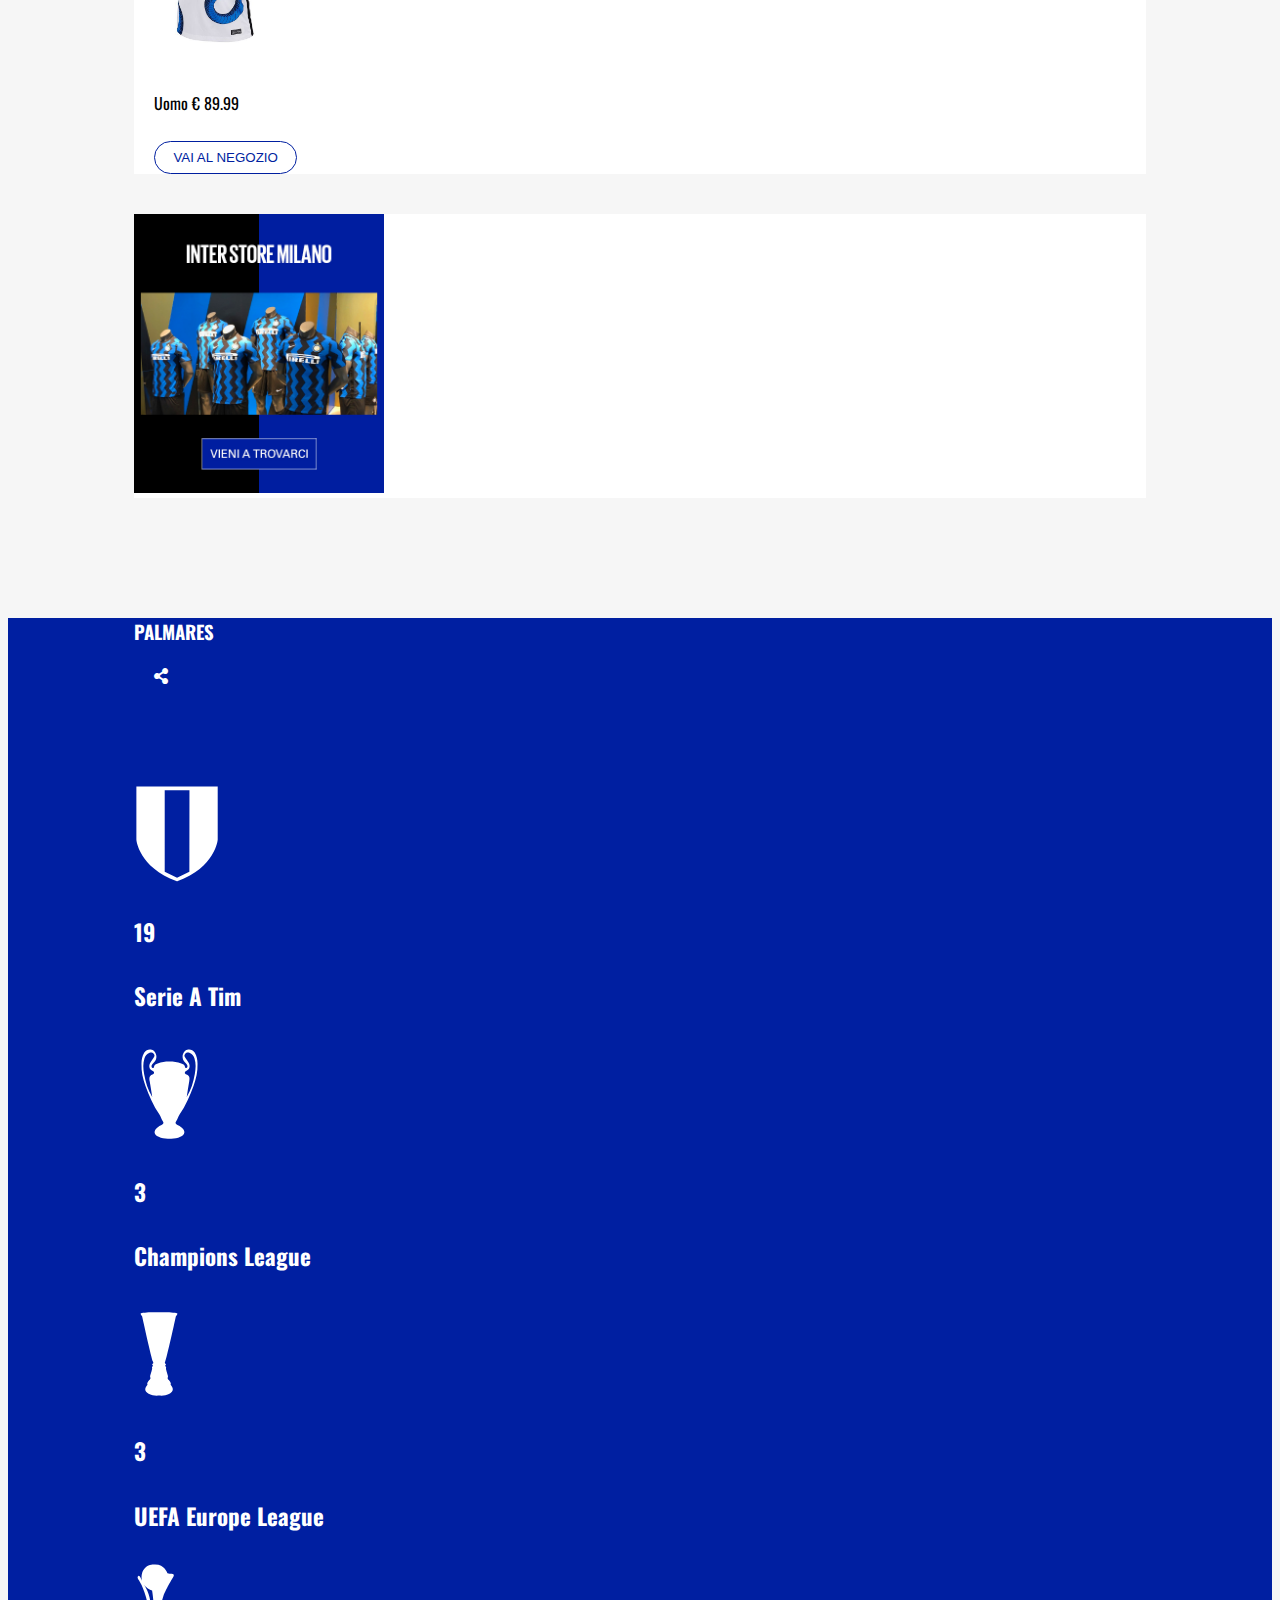
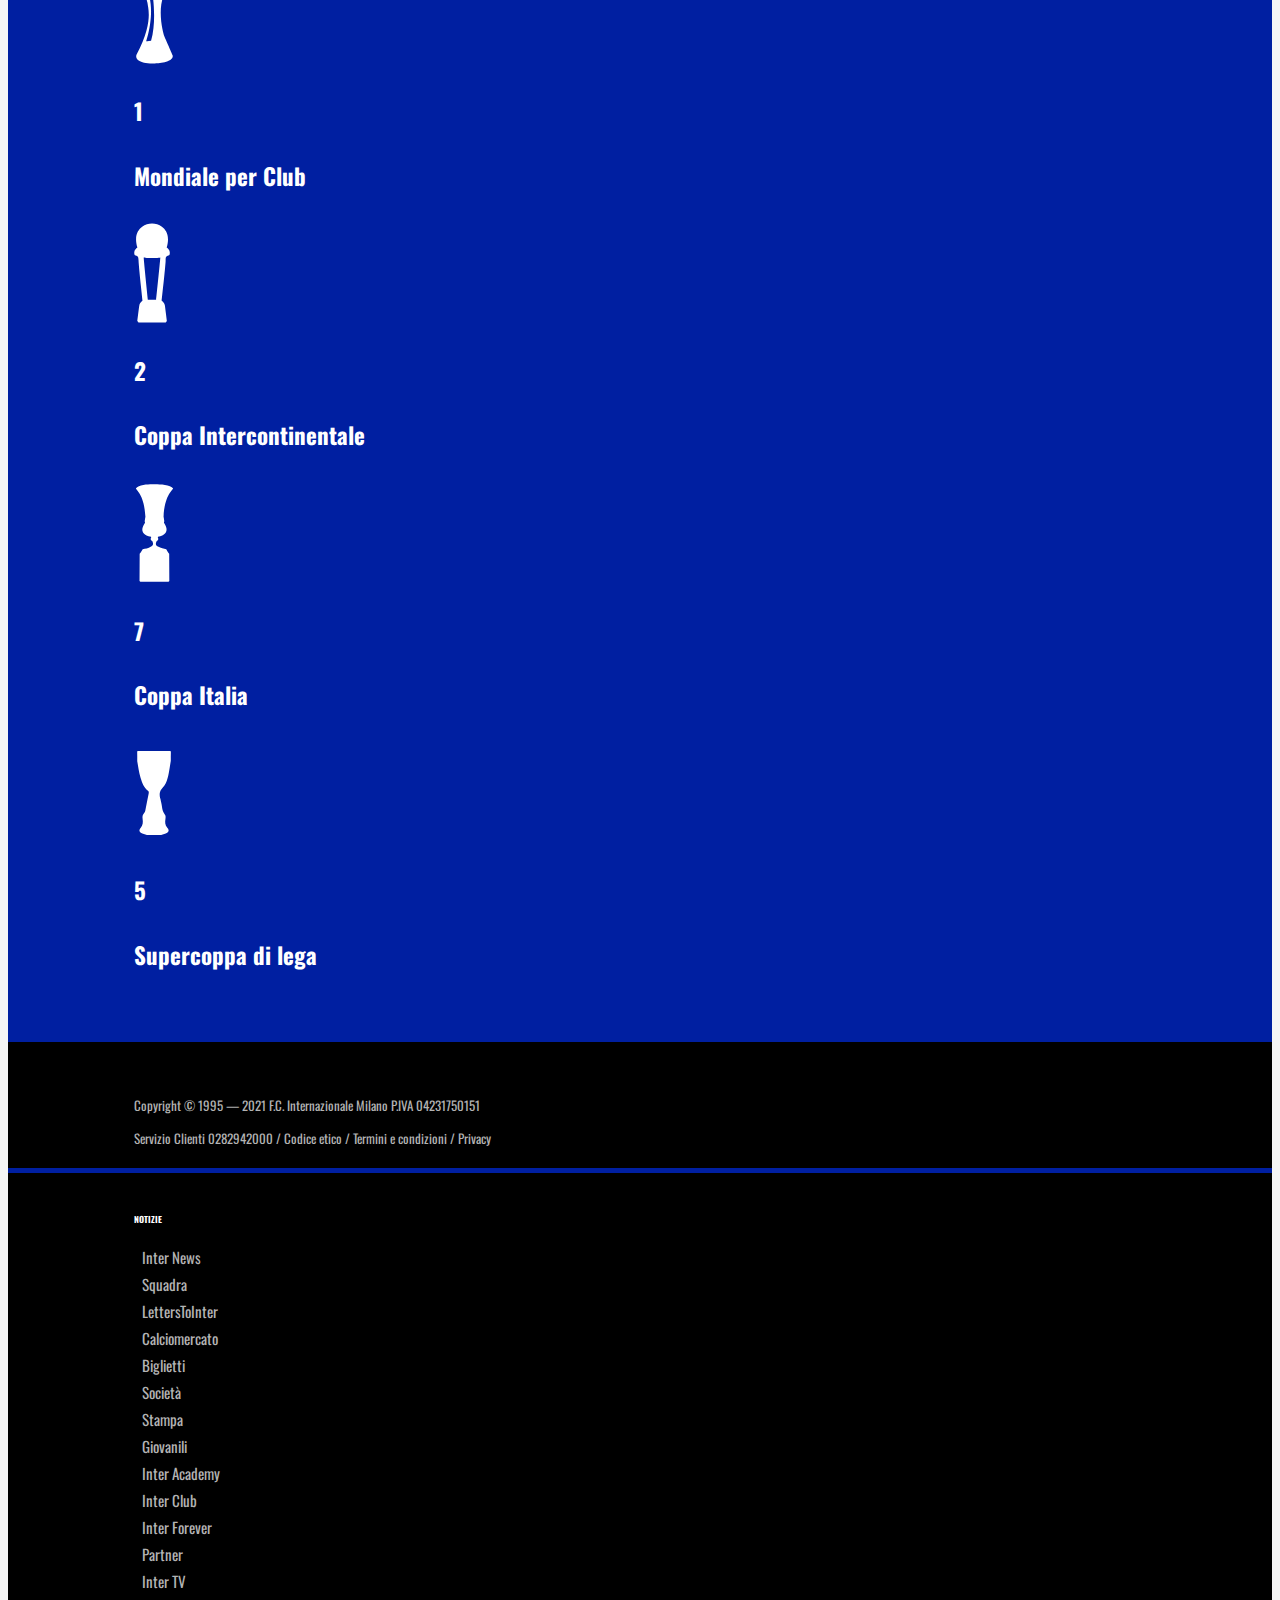
==== commit c7b43585: "Aggiunto Layout Responsive" ====
--- a/index.html
+++ b/index.html
@@ -56,12 +56,12 @@
             <div class="container-80">
                 <div class="container">
                     <div class="row">
-                        <div class="col-8">
+                        <div class="col-12 col-md-8">
                             <div class="san-siro">
                                 <img src="img/sansiro.jpeg" alt="San Siro">
                             </div>
                         </div>
-                        <div class="col-4">
+                        <div class="col-12 col-md-4">
                             <div class="inter-genoa">
                                 <h3>INTER-GENOA, SI TORNA A SAN SIRO: <br> LE INFORMAZIONI SUI BIGLIETTI</h3>
                                 <p>Il match è in programma sabato 21 alle 18:30. Da martedì 10 agosto al via la vendita per gli abbonati 19-20</p>
@@ -94,26 +94,30 @@
             <div class="container-80">
                 <div class="container">
                     <div class="row">
-                        <h3>NOTIZIE</h3>
-                        <div class="col-3">
-                            <div class="notizie-container-blu">
-                                <a href=""><img src="img/logointernotizie.jpeg" alt=""></a>
+                        <div class="col-12">
+                            <h3>NOTIZIE</h3>
+                        </div>
+                    </div>
+                    <div class="row">
+                        <div class="col-12 col-md-6 col-lg-3">
+                            <div class="notizie-container-blu d-flex flex-column d-flex">
+                                <a href=""><img src="img/logointernotizie.jpeg" alt="Logo Inter"></a>
                                 <p class="data-notizie">04/04/2021</p>
-                                <a href=""><p class="info-notizie"> lorem I M INTER, scopri di più sulla nuova identità visiva dei nerazzurri!</p></a>
+                                <a href=""><p class="info-notizie">I M INTER, scopri di più sulla nuova identità visiva dei nerazzurri!</p></a>
                                 <a href=""><button class="btn btn-blu margin-left-20 margin-bottom-30">LEGGI</button></a>
                             </div>
                         </div>
-                        <div class="col-3">
-                            <div class="notizie-container-black">
+                        <div class="col-12 col-md-6 col-lg-3">
+                            <div class="notizie-container-black d-flex flex-column">
                                 <a href=""><img src="img/intercampus.jpeg" alt="Inter Campus"></a>
                                 <p class="data-notizie">13/08/2021</p>
                                 <a href=""><p class="info-notizie">Inter Campus Ungheria si unisce al progetto Fairplay</p></a>
                                 <a href=""><button class="btn btn-black margin-left-20 margin-bottom-30">LEGGI</button></a>
                             </div>
                         </div>
-                        <div class="col-6">
-                            <div class="notizie-container-blu">
-                                <a href=""><img src="img/inzaghiinter.jpeg" alt=""></a>
+                        <div class="col-12 col-md-12 col-lg-6">
+                            <div class="notizie-container-blu d-flex flex-column">
+                                <a href=""><img src="img/inzaghiinter.jpeg" alt="Simone Inzaghi"></a>
                                 <p class="data-notizie">01/07/2021</p>
                                 <a href=""><p class="info-notizie">Simone Inzaghi è ufficialmente il nuovo allenatore dell'Inter. "Benvenuto Mister!"</p></a>
                             </div>
@@ -121,32 +125,32 @@
                     </div>           
 
                     <div class="row">
-                        <div class="col-3">
-                            <div class="notizie-container-black">
+                        <div class="col-12 col-md-6 col-lg-3">
+                            <div class="notizie-container-black d-flex flex-column">
                                 <a href=""><img src="img/femminile.jpeg" alt="Inter Femminile"></a>
                                 <p class="data-notizie">12/08/2021</p>
                                 <a href=""><p class="info-notizie">Femminile, Sabato 14 agosto l'amichevole con il Lugano</p></a>
                                 <a href=""><button class="btn btn-black margin-left-20 margin-bottom-30">LEGGI</button></a>
                             </div>
                         </div>
-                        <div class="col-3">
-                            <div class="notizie-container-blu">
+                        <div class="col-12 col-md-6 col-lg-3">
+                            <div class="notizie-container-blu d-flex flex-column">
                                 <a href=""><img src="img/lorenzon.png" alt="Lorenzon"></a>
                                 <p class="data-notizie">11/08/2021</p>
                                 <a href=""><p class="info-notizie">Lorenzon: "Responsabilità e stimoli giusti: bellissimo essere qui"</p></a>
                                 <a href=""><button class="btn btn-blu margin-left-20 margin-bottom-30">LEGGI</button></a>
                             </div>
                         </div>
-                        <div class="col-3">
-                            <div class="notizie-container-black">
+                        <div class="col-12 col-md-6 col-lg-3">
+                            <div class="notizie-container-black d-flex flex-column">
                                 <a href=""><img src="img/cecchetto.jpeg" alt="Claudio Cecchetto"></a>
                                 <p class="data-notizie">10/08/2021</p>
                                 <a href=""><p class="info-notizie">I M Remix, Claudio Cecchetto ha scelto i finalisti del contest</p></a>
                                 <a href=""><button class="btn btn-black margin-left-20 margin-bottom-30">LEGGI</button></a>
                             </div>
                         </div>
-                        <div class="col-3">
-                            <div class="notizie-container-blu">
+                        <div class="col-12 col-md-6 col-lg-3">
+                            <div class="notizie-container-blu d-flex flex-column">
                                 <a href=""><img src="img/cordoba.jpeg" alt="Compleanno Cordoba"></a>
                                 <p class="data-notizie">11/08/2021</p>
                                 <a href=""><p class="info-notizie">Buon compleanno Ivan Cordoba!</p></a>
@@ -163,20 +167,22 @@
             <div class="container-80">
                 <div class="container">
                     <div class="row">
-                        <div class="col-4">
-                            <div class="notizie-container-black scopri">
-                                <a href="">
+                        <div class="col-12 col-md-4">
+                            <div class="notizie-container-black d-flex flex-column justify-content-between">
+
+                                <!-- <a class="d-flex flex-column" href=""> -->
                                     <div class="academy text-center">
                                         <h5>INTER ACADEMY</h5>
                                     </div>
                                     <img src="img/academy.jpeg" alt="Inter Academy">
-                                    <p class="info-notizie text-center">SCOPRI COME APRIRE UN ACADEMY NERAZZURRA NEL MONDO!</p>
+                                    <p class="info-notizie text-center align-middle">SCOPRI COME APRIRE UN ACADEMY NERAZZURRA NEL MONDO!</p>
                                 </a>
                             </div>
                         </div>
-                        <div class="col-4">
-                            <div class="notizie-container-black scopri">
-                                <a href="">
+                        <div class="col-12 col-md-4">
+                            <div class="notizie-container-black d-flex flex-column justify-content-between">
+                            
+                                <!-- <a class="d-flex flex-column" href=""> -->
                                     <div class="contenitore-immagine">
                                         <img src="img/scudetto19.jpeg" alt="Scudetto 19">
                                     </div>
@@ -186,9 +192,10 @@
                                 </a>
                             </div>
                         </div>
-                        <div class="col-4">
-                            <div class="notizie-container-black scopri">
-                                <a href="">  
+                        <div class="col-12 col-md-4">
+                            <div class="notizie-container-black d-flex flex-column justify-content-between">
+
+                                <!-- <a class="d-flex flex-column" href=""> -->
                                     <div class="contenitore-immagine">
                                         <img src="img/logointernotizie.jpeg" alt="Logo Inter">
                                     </div>
@@ -202,9 +209,10 @@
                     </div>
 
                     <div class="row">
-                        <div class="col-4">
-                            <div class="notizie-container-black scopri">
-                                <a href="">
+                        <div class="col-12 col-md-4">
+                            <div class="notizie-container-black d-flex flex-column justify-content-between">
+
+                                <!-- <a class="d-flex flex-column" href=""> -->
                                     <div class="academy text-center">
                                         <h5>INTER CAMPUS</h5>
                                     </div>
@@ -213,11 +221,11 @@
                                 </a>
                             </div>
                         </div>
-                        <div class="col-4">
-                            <div class="notizie-container-black  scopri">
-                                <a href="">
+                        <div class="col-12 col-md-4">
+                            <div class="notizie-container-black d-flex flex-column justify-content-between">
+
+                                <!-- <a class="d-flex flex-column justify-content-between" href=""> -->
                                     <div class="contenitore-immagine">
-                                    
                                         <img src="img/nuovamaglia.jpeg" alt="Nuova maglia">
                                     </div>
                                     <div class="titolo-basso">
@@ -226,12 +234,11 @@
                                 </a>
                             </div>
                         </div>
-                        <div class="col-4">
-                            <div class="notizie-container-black  scopri">
-                                <a href="">
+                        <div class="col-12 col-md-4">
+                            <div class="notizie-container-black d-flex flex-column justify-content-center">
+                                <!-- <a class="d-flex flex-column justify-content-between" href=""> -->
                                     <div class="contenitore-immagine">
-
-                                        <img src="img/amichevole.png" alt="Amichevole">
+                                        <img src="img/inter-dinamo.png" alt="Amichevole">
                                     </div>
                                     <div class="titolo-basso">
                                         <p class="info-notizie text-center">SCOPRI LA FORMAZIONE PER L'AMICHEVOLE</p>
@@ -249,7 +256,7 @@
             <div class="container-80">
                 <div class="container">
                     <div class="row">
-                        <div class="col-6">
+                        <div class="col-12 col-md-6 col-lg-4">
                             <h4>INTER OFFICIAL ONLINE STORE</h4>
                             <p>Visita Store.inter.it per scoprire le maglie gara ufficiali, le collezioni Nike, oltre ad una vasta gamma di prodotti per lui, lei, bambino e neonato personalizzabili con le tue iniziali o il tuo nome.</p>
                             <button class="btn btn-white">VAI AL NEGOZIO</button>
@@ -266,12 +273,12 @@
                                 </div>
                             </div>
                         </div>
-                        <div class="col-3">
+                        <div class="col-12 col-md-6 col-lg-4 d-flex justify-content-center">
                             <div class="completo-home">
                                 <a href=""><img src="img/completohome.jpeg" alt="Completo Home"></a>
                             </div>
                         </div>
-                        <div class="col-3 d-flex flex-column align-items-center justify-content-center">
+                        <div class="col-12 col-md-6 col-lg-4 d-flex flex-column align-items-center justify-content-center">
                             <div class="maglia-away">
                                 <a href=""><img src="img/magliatrasferta2.jpeg" alt="Maglia Away"></a>
                             </div>
@@ -303,56 +310,69 @@
                             </div>
                         </div>
                     </div>
-                    <div class="row">   
-                        <div class="col-12 d-flex justify-content-between">
-                            <div class="palmares text-center">
-                                <div class="palmares-img">
-                                    <img src="img/SerieA.svg" alt="Serie A Tim">
-                                </div>
-                                <h4>19</h4> 
-                                <h4>Serie A Tim</h4>
-                            </div>
-                            <div class="palmares text-center">
-                                <div class="palmares-img">
-                                    <img src="img/championsleague.svg" alt="Champions League">
-                                </div>
-                                <h4>3</h4> 
-                                <h4>Champions League</h4>
-                            </div>
-                            <div class="palmares text-center">
-                                <div class="palmares-img text-center">
-                                    <img src="img/uefael.svg" alt="UEFA Europe League">
-                                </div>
-                                <h4>3</h4> 
-                                <h4>UEFA Europe League</h4>
-                            </div>
-                            <div class="palmares text-center">
-                                <div class="palmares-img text-center">
-                                    <img src="img/mondialeclub.svg" alt="Mondiale per Club">
-                                </div>
-                                <h4>1</h4> 
-                                <h4>Mondiale per Club</h4>
-                            </div>
-                            <div class="palmares text-center">
-                                <div class="palmares-img text-center">
-                                    <img src="img/intercontinentale.svg" alt="Coppa Intercontinentale">
-                                </div>
-                                <h4>2</h4> 
-                                <h4>Coppa Intercontinentale</h4>
-                            </div>
-                            <div class="palmares text-center">
-                                <div class="palmares-img text-center">
-                                    <img src="img/coppaitalia.svg" alt="Coppa Italia">
-                                </div>
-                                <h4>7</h4> 
-                                <h4>Coppa Italia</h4>
-                            </div>
-                            <div class="palmares text-center">
-                                <div class="palmares-img d-flex justify-content-end">
-                                    <img src="img/supercoppalega.svg" alt="Supercoppa di lega">
-                                </div>
-                                <h4>5</h4> 
-                                <h4>Supercoppa di lega</h4>
+                    <div class="row d-flex justify-content-between">   
+                            <div class="col-12 col-md-6 col-lg-1">
+                                <div class="palmares text-center">
+                                    <div class="palmares-img">
+                                        <img src="img/SerieA.svg" alt="Serie A Tim">
+                                    </div>
+                                    <h4>19</h4> 
+                                    <h4>Serie A Tim</h4>
+                                </div>
+                            </div>    
+                            <div class="col-12 col-md-6 col-lg-1">
+                                <div class="palmares text-center">
+                                    <div class="palmares-img">
+                                        <img src="img/championsleague.svg" alt="Champions League">
+                                    </div>
+                                    <h4>3</h4> 
+                                    <h4>Champions League</h4>
+                                </div>
+                            </div>
+                            <div class="col-12 col-md-6 col-lg-1">
+                                <div class="palmares text-center">
+                                    <div class="palmares-img">
+                                        <img src="img/uefael.svg" alt="UEFA Europe League">
+                                    </div>
+                                    <h4>3</h4> 
+                                    <h4>UEFA Europe League</h4>
+                                </div>
+                            </div>
+                            <div class="col-12 col-md-6 col-lg-1">
+                                <div class="palmares text-center">
+                                    <div class="palmares-img">
+                                        <img src="img/mondialeclub.svg" alt="Mondiale per Club">
+                                    </div>
+                                    <h4>1</h4> 
+                                    <h4>Mondiale per Club</h4>
+                                </div>
+                            </div>
+                            <div class="col-12 col-md-6 col-lg-1">
+                                <div class="palmares text-center">
+                                    <div class="palmares-img">
+                                        <img src="img/intercontinentale.svg" alt="Coppa Intercontinentale">
+                                    </div>
+                                    <h4>2</h4> 
+                                    <h4>Coppa Intercontinentale</h4>
+                                </div>
+                            </div>
+                            <div class="col-12 col-md-6 col-lg-1">
+                                <div class="palmares text-center">
+                                    <div class="palmares-img">
+                                        <img src="img/coppaitalia.svg" alt="Coppa Italia">
+                                    </div>
+                                    <h4>7</h4> 
+                                    <h4>Coppa Italia</h4>
+                                </div>
+                            </div>
+                            <div class="col-12 col-md-6 col-lg-1">
+                                <div class="palmares text-center">
+                                    <div class="palmares-img">
+                                        <img src="img/supercoppalega.svg" alt="Supercoppa di lega">
+                                    </div>
+                                    <h4>5</h4> 
+                                    <h4>Supercoppa di lega</h4>
+                                </div>
                             </div>
                         </div>
                     </div>
@@ -367,10 +387,10 @@
             <div class="container-80">
                 <div class="container">
                     <div class="row">
-                        <div class="col-6">
+                        <div class="col-12 col-lg-6 text-center">
                             <p>Copyright © 1995 — 2021 F.C. Internazionale Milano P.IVA 04231750151</p>
                         </div>
-                        <div class="col-6 text-end">
+                        <div class="col-12 col-lg-6 text-center">
                             <a href=""><span>Servizio Clienti 0282942000 / </span></a>
                             <a href=""><span>Codice etico / </span></a>
                             <a href=""><span>Termini e condizioni / </span></a>
@@ -380,122 +400,113 @@
                 </div>
             </div>
         </div>
-
         <!-- footer bottom  -->
         <div class="footer-bottom">
             <div class="container-80">
                 <div class="container">
-                    <div class="row">
-                        <div class="col-6">
-                            <div class="row">
-                                <div class="col-3">
-                                    <a href=""><h6>NOTIZIE</h6></a>
-                                    <ul>
-                                        <a href=""><li>Inter News</li></a>
-                                        <a href=""><li>Squadra</li></a>
-                                        <a href=""><li>LettersToInter</li></a>
-                                        <a href=""><li>Calciomercato</li></a>
-                                        <a href=""><li>Biglietti</li></a>
-                                        <a href=""><li>Società</li></a>
-                                        <a href=""><li>Stampa</li></a>
-                                        <a href=""><li>Giovanili</li></a>
-                                        <a href=""><li>Inter Academy</li></a>
-                                        <a href=""><li>Inter Club</li></a>
-                                        <a href=""><li>Inter Forever</li></a>
-                                        <a href=""><li>Partner</li></a>
-                                        <a href=""><li>Inter TV</li></a>
-                                        <a href=""><li>Inter Campus</li></a>
-                                        <a href=""><li>Foto</li></a>
-                                    </ul>
-                                </div>
-                                <div class="col-3">
-                                    <a href=""><h6>SQUADRA</h6></a>
-                                    <ul>
-                                        <a href=""><li>Prima Squadra</li></a>
-                                        <a href=""><li>Allenatore</li></a>
-                                        <a href=""><li>Staff Tecnico</li></a>
-                                        <a href=""><li>Agenda Allenamenti</li></a>
-                                        <a href=""><li>Statistiche</li></a>
-                                        <a href=""><li>Prima Squadra Femminile</li></a>
-                                        <a href=""><li>Settore Giovanile</li></a>
-                                        <a href=""><li>Inter Forever</li></a>
-                                        <a href=""><li>eSports</li></a>
-                                    </ul>
-                                </div>
-                                <div class="col-3">
-                                    <a href=""><h6>STAGIONE</h6></a> 
-                                    <ul>
-                                        <a href=""><li>Home Stagione</li></a>
-                                        <a href=""><li>Match Centre</li></a>
-                                        <a href=""><li>Calendario</li></a>
-                                        <a href=""><li>Campionato</li></a>
-                                        <a href=""><li>UEFA Champions League</li></a>
-                                        <a href=""><li>Coppa Italia</li></a>
-                    
-                                </div>
-                                <div class="col-3">
-                                    <a href=""><h6>SOCIETÀ</h6></a>
-                                    <ul>
-                                        <a href=""><li>Home Società</li></a>
-                                        <a href=""><li>Governance</li></a>
-                                        <a href=""><li>Palmares</li></a>
-                                        <a href=""><li>Hall of Fame</li></a>
-                                        <a href=""><li>Inter Academy</li></a>
-                                        <a href=""><li>Inter Campus</li></a>
-                                        <a href=""><li>Investor Relations</li></a>
-                                        <a href=""><li>Interventi</li></a>
-                                        <a href=""><li>Partner</li></a>
-                                        <a href=""><li>Contatti</li></a>
-                                        <a href=""><li>Lavora con noi</li></a>
-                                        <a href=""><li>Archivio</li></a>
-                                        <a href=""><li>Club Transparency</li></a>
-                                    </ul>
-                                </div>
-                            </div>
-                        </div>
-                        <div class="col-6">
-                            <div class="row">
-                                <div class="col-3">
-                                    <a href=""><h6>INTERISTI</h6></a>
-                                    <ul>
-                                        <a href=""><li>I M Scudetto</li></a>
-                                        <a href=""><li>Social Wall</li></a>
-                                        <a href=""><li>Inter Wallpapers</li></a>
-                                        <a href=""><li>Inter Calendar</li></a>
-                                        <a href=""><li>Inter Podcast</li></a>
-                                        <a href=""><li>Inter TV</li></a>
-                                    </ul>
-                                </div>
-                                <div class="col-3">
-                                    <a href=""><h6>INTER CLUB</h6></a>
-                                    <ul>
-                                        <a href=""><li>Soci</li></a>
-                                        <a href=""><li>Inter nel mondo</li></a>
-                                        <a href=""><li>Unisciti a noi</li></a>
-                                    </ul>
-                                </div>
-                                <div class="col-3">
-                                    <a href=""><h6>SHOP</h6></a>
-                                    <ul>
-                                        <a href=""><li>Store Online</li></a>
-                                        <a href=""><li>Negozi</li></a>
-                                    </ul>
-                                </div>
-                                <div class="col-3">
-                                    <a href=""><h6>BIGLIETTI</h6></a>
-                                    <ul>
-                                        <a href=""><li>Abbonamenti</li></a>
-                                        <a href=""><li>Cambio Utilizzatore</li></a>
-                                        <a href=""><li>Tessera Siamo Noi</li></a>
-                                        <a href=""><li>Hospitality</li></a>
-                                        <a href=""><li>Stadio</li></a>
-                                        <a href=""><li>Sconti e Convenzioni</li></a>
-                                        <a href=""><li>FAQ</li></a>
-                                        <a href=""><li>Entrare allo stadio col Green Pass</li></a>
-                                        <a href=""><li>Biglietti</li></a>
-                                    </ul>
-                                </div>
-                            </div>
+                    <div class="row justify-content-between">
+                        <div class="col-6 col-md-3 col-lg-1">
+                            <a href=""><h6>NOTIZIE</h6></a>
+                            <ul>
+                                <a href=""><li>Inter News</li></a>
+                                <a href=""><li>Squadra</li></a>
+                                <a href=""><li>LettersToInter</li></a>
+                                <a href=""><li>Calciomercato</li></a>
+                                <a href=""><li>Biglietti</li></a>
+                                <a href=""><li>Società</li></a>
+                                <a href=""><li>Stampa</li></a>
+                                <a href=""><li>Giovanili</li></a>
+                                <a href=""><li>Inter Academy</li></a>
+                                <a href=""><li>Inter Club</li></a>
+                                <a href=""><li>Inter Forever</li></a>
+                                <a href=""><li>Partner</li></a>
+                                <a href=""><li>Inter TV</li></a>
+                                <a href=""><li>Inter Campus</li></a>
+                                <a href=""><li>Foto</li></a>
+                            </ul>
+                        </div>
+                        <div class="col-6 col-md-3 col-lg-1">
+                            <a href=""><h6>SQUADRA</h6></a>
+                            <ul>
+                                <a href=""><li>Prima Squadra</li></a>
+                                <a href=""><li>Allenatore</li></a>
+                                <a href=""><li>Staff Tecnico</li></a>
+                                <a href=""><li>Agenda Allenamenti</li></a>
+                                <a href=""><li>Statistiche</li></a>
+                                <a href=""><li>Prima Squadra Femminile</li></a>
+                                <a href=""><li>Settore Giovanile</li></a>
+                                <a href=""><li>Inter Forever</li></a>
+                                <a href=""><li>eSports</li></a>
+                            </ul>
+                        </div>
+                        <div class="col-6 col-md-3 col-lg-1">
+                            <a href=""><h6>STAGIONE</h6></a> 
+                            <ul>
+                                <a href=""><li>Home Stagione</li></a>
+                                <a href=""><li>Match Centre</li></a>
+                                <a href=""><li>Calendario</li></a>
+                                <a href=""><li>Campionato</li></a>
+                                <a href=""><li>UEFA Champions League</li></a>
+                                <a href=""><li>Coppa Italia</li></a>
+                            </ul>
+                        </div>
+                        <div class="col-6 col-md-3 col-lg-1">
+                            <a href=""><h6>SOCIETÀ</h6></a>
+                            <ul>
+                                <a href=""><li>Home Società</li></a>
+                                <a href=""><li>Governance</li></a>
+                                <a href=""><li>Palmares</li></a>
+                                <a href=""><li>Hall of Fame</li></a>
+                                <a href=""><li>Inter Academy</li></a>
+                                <a href=""><li>Inter Campus</li></a>
+                                <a href=""><li>Investor Relations</li></a>
+                                <a href=""><li>Interventi</li></a>
+                                <a href=""><li>Partner</li></a>
+                                <a href=""><li>Contatti</li></a>
+                                <a href=""><li>Lavora con noi</li></a>
+                                <a href=""><li>Archivio</li></a>
+                                <a href=""><li>Club Transparency</li></a>
+                            </ul>
+                        </div>
+                        <div class="col-6 col-md-3 col-lg-1">
+                            <a href=""><h6>INTERISTI</h6></a>
+                            <ul>
+                                <a href=""><li>I M Scudetto</li></a>
+                                <a href=""><li>Social Wall</li></a>
+                                <a href=""><li>Inter Wallpapers</li></a>
+                                <a href=""><li>Inter Calendar</li></a>
+                                <a href=""><li>Inter Podcast</li></a>
+                                <a href=""><li>Inter TV</li></a>
+                            </ul>
+                        </div>
+                        <div class="col-6 col-md-3 col-lg-1">
+                            <a href=""><h6>INTER CLUB</h6></a>
+                            <ul>
+                                <a href=""><li>Soci</li></a>
+                                <a href=""><li>Inter nel mondo</li></a>
+                                <a href=""><li>Unisciti a noi</li></a>
+                            </ul>
+                        </div>
+                        <div class="col-6 col-md-3 col-lg-1">
+                            <a href=""><h6>SHOP</h6></a>
+                            <ul>
+                                <a href=""><li>Store Online</li></a>
+                                <a href=""><li>Negozi</li></a>
+                            </ul>
+                        </div>
+                        <div class="col-6 col-md-3 col-lg-1">
+                            <a href=""><h6>BIGLIETTI</h6></a>
+                            <ul>
+                                <a href=""><li>Abbonamenti</li></a>
+                                <a href=""><li>Cambio Utilizzatore</li></a>
+                                <a href=""><li>Tessera Siamo Noi</li></a>
+                                <a href=""><li>Hospitality</li></a>
+                                <a href=""><li>Stadio</li></a>
+                                <a href=""><li>Sconti e Convenzioni</li></a>
+                                <a href=""><li>FAQ</li></a>
+                                <a href=""><li>Entrare allo stadio col Green Pass</li></a>
+                                <a href=""><li>Biglietti</li></a>
+                            </ul>
                         </div>
                     </div>
                 </div>
--- a/css/style.css
+++ b/css/style.css
@@ -142,11 +142,11 @@
 }
 
 .san-siro img {
-    width: 100%;
+    max-width: 100%;
 }
 
 .inter-genoa {
-    width: 300px;
+    max-width: 300px;
     padding-top: 20px;
 }
 
@@ -166,6 +166,7 @@
 }
 
 .sansiro-small {
+    max-width: 100%;
     display: flex;
     justify-content: space-betweens;
 }
@@ -187,14 +188,14 @@
     margin-right: 30px;
 }
 
-/* terza sezione main  */
+/* terza sezione main Notizie  */
 
 section:nth-child(3) h3 {
     padding: 20px;
 }
 
 section:nth-child(3) [class*="col"] {
-    position: relative;
+    margin-bottom: 20px;
 }
 
 section:nth-child(3) [class*="col"] img {
@@ -212,18 +213,13 @@
     padding: 0 20px 20px 20px;
 }
 
-.btn.btn-blu, .btn.btn-black {
-    position: absolute;
-    bottom: 50px;
-}
-
 section:nth-child(3) a {
     text-decoration: none;
     color: white;
 }
 
 .notizie-container-blu, .notizie-container-black {
-    height: 450px;
+    height: 100%;
     margin: 10px 0;
 }
 
@@ -237,8 +233,12 @@
 
 /* quarta sezione Scopri di più  */
 
-section:nth-child(4) img {
-    width: 100%;
+section:nth-child(4) [class*="col"] img {
+    max-width: 100%; 
+}
+
+section:nth-child(4) .col-12.col-md-4 {
+    margin-bottom: 20px;
 }
 
 .info-notizie.text-center {
@@ -251,22 +251,26 @@
     background-color: #001FA0;
     color: white;
     line-height: 40px;
-    font-size: 20px;
+    /* font-size: 20px; */
     margin: 0;
 }
 
-.notizie-container-black.scopri {
-    height: 300px;
-}
-
+/* .notizie-container-black.scopri {
+    max-height: 300px;
+} */
+.notizie-title {
+    max-height: 40px;
+    line-height: 40px;
+}
 .titolo-basso {
     height: 60px;
     line-height: 60px;
 }
 
 .contenitore-immagine {
-    height: 250px;
-}
+    height: 100%;
+}
+
 .contenitore-immagine img {
     width: 100%;
     height: 100%;
@@ -287,8 +291,8 @@
 }
 
 .maglia-casa, .maglia-trasferta, .maglia-terza {
-    width: 100px;
-    height: 100px;
+    max-width: 100px;
+    max-height: 100px;
     border-radius: 50%;
     border: 3px solid #001FA0;
     margin: 30px;
@@ -301,7 +305,8 @@
 }
 
 .completo-home {
-    width: 300px;
+    max-width: 300px;
+    margin: 40px 0;
 }
 
 .completo-home img {
@@ -309,7 +314,7 @@
 }
 
 .maglia-away {
-    width: 180px;
+    max-width: 180px;
     margin-bottom: 20px;
 }
 
@@ -323,7 +328,7 @@
 
 .store {
     max-width: 250px;
-    margin: 20px 0;
+    margin: 40px 0;
 }
 
 .store img {
@@ -331,12 +336,20 @@
 }
 
 /* sesta sezione Palmares */
-section:nth-child(6), section:nth-child(6) .col-12 {
+section:nth-child(6), section:nth-child(6) .row {
     background-color: #001FA1;
     color: white;
 }
+
+section:nth-child(6) h4 {
+    font-size: 23px;
+}
 section:nth-child(6) i {
     color: white;
+}
+
+.palmares {
+    margin-bottom: 30px;
 }
 
 .palmares-title {
@@ -344,13 +357,14 @@
 }
 
 .palmares-img {
+    max-width: 100%;
     height: 100px;
     margin-bottom: 20px;
 }
 
 .palmares-img img {
-    width: 100%;
-    height: 100%;
+    max-width: 100%;
+    max-height: 100%;
 }
 
 /* footer  */
@@ -384,6 +398,10 @@
     margin-bottom: 40px;
 }
 
+.footer-bottom .row [class*="col"] {
+    margin-bottom: 50px;
+}
+
 .footer-bottom a li {
     font-size: 15px;
     margin-top: 5px;
@@ -391,10 +409,11 @@
 
 footer h6 {
     color: white;
-}
-
-
-
-
-
-
+    margin-bottom: 20px;
+}
+
+
+
+
+
+
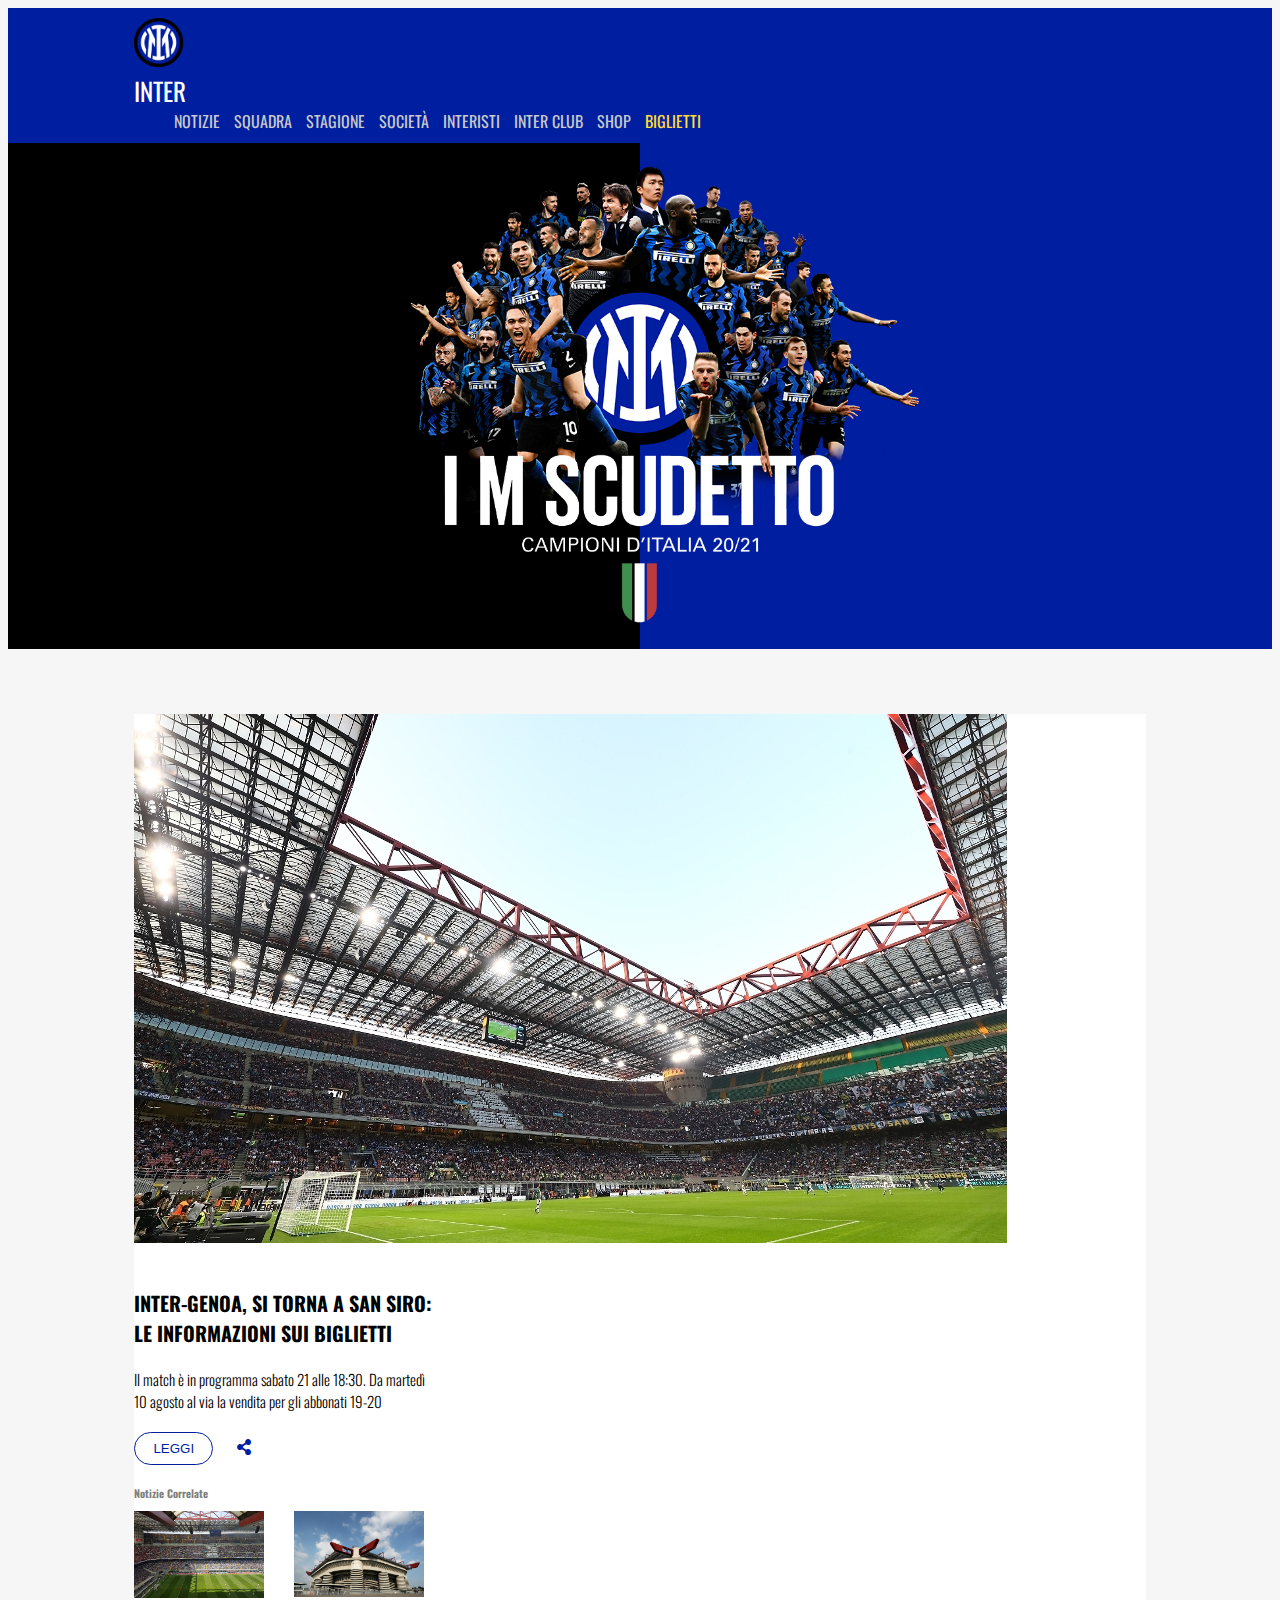
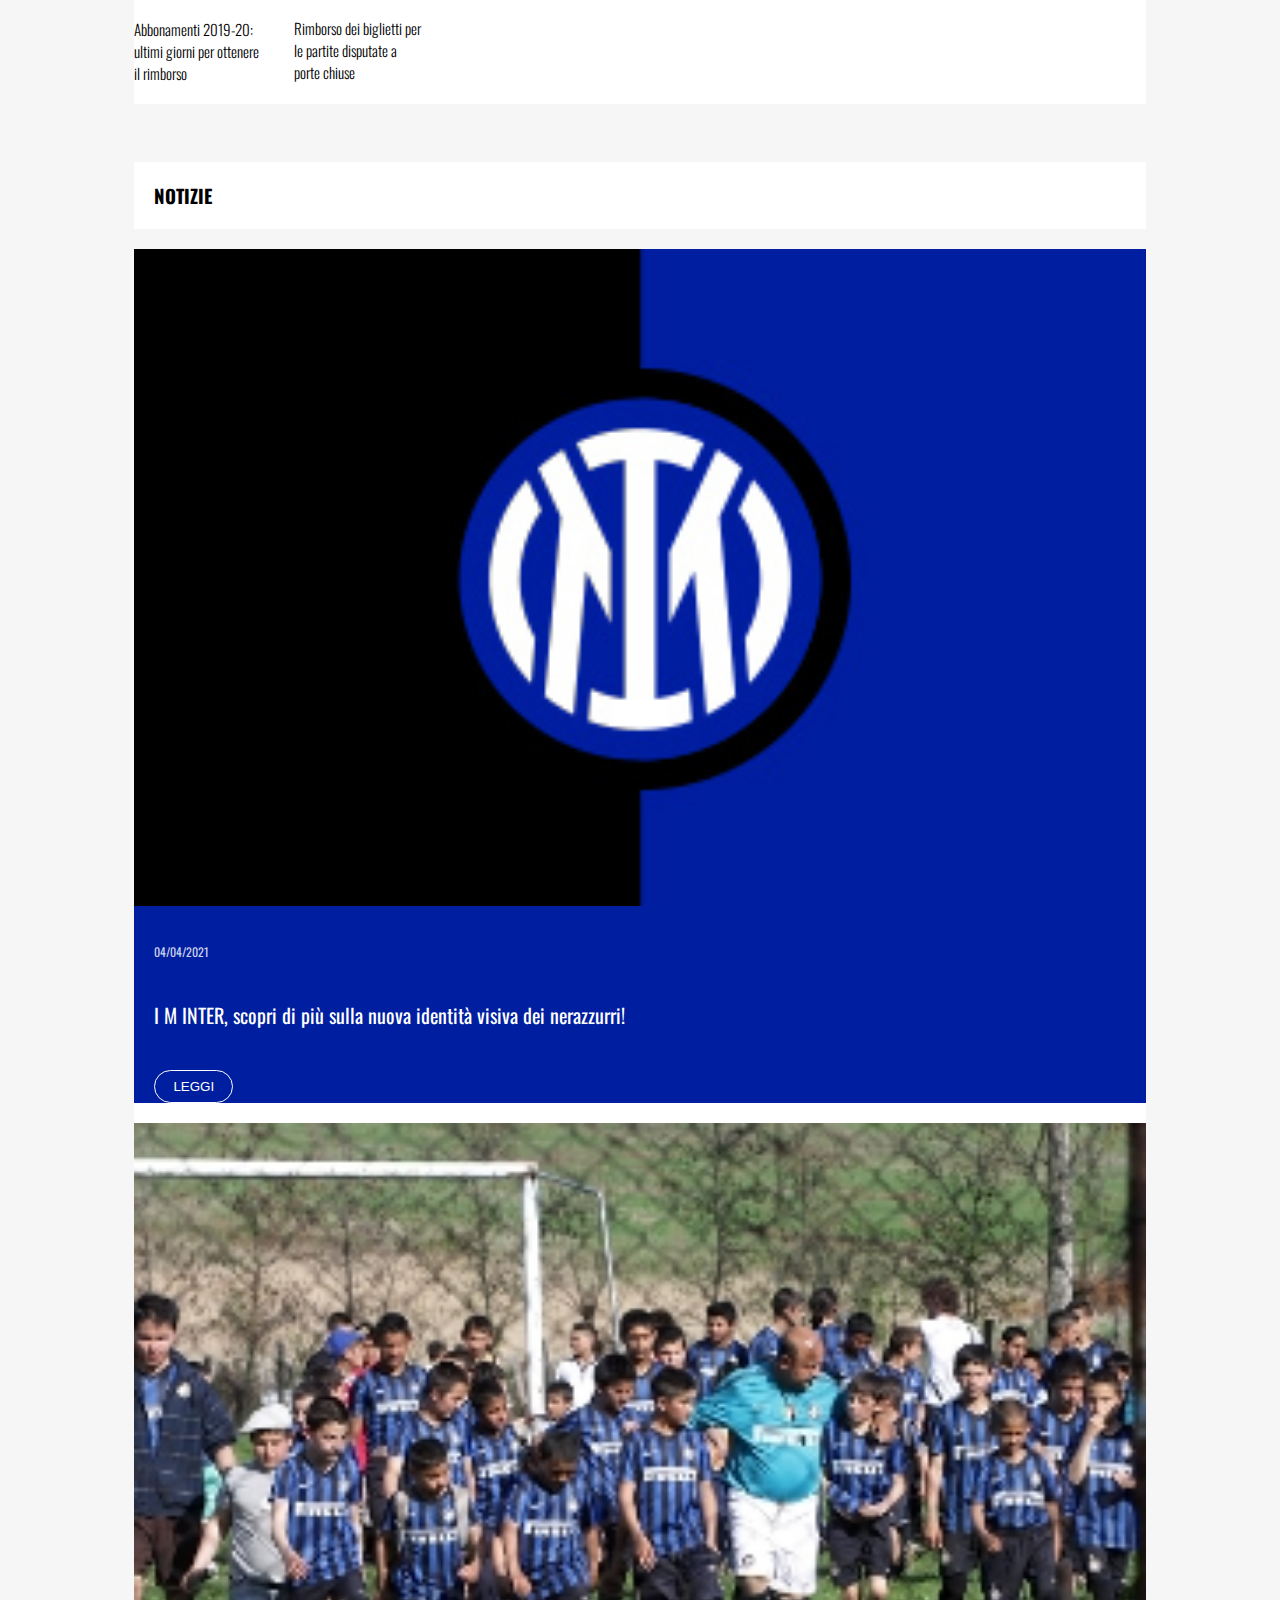
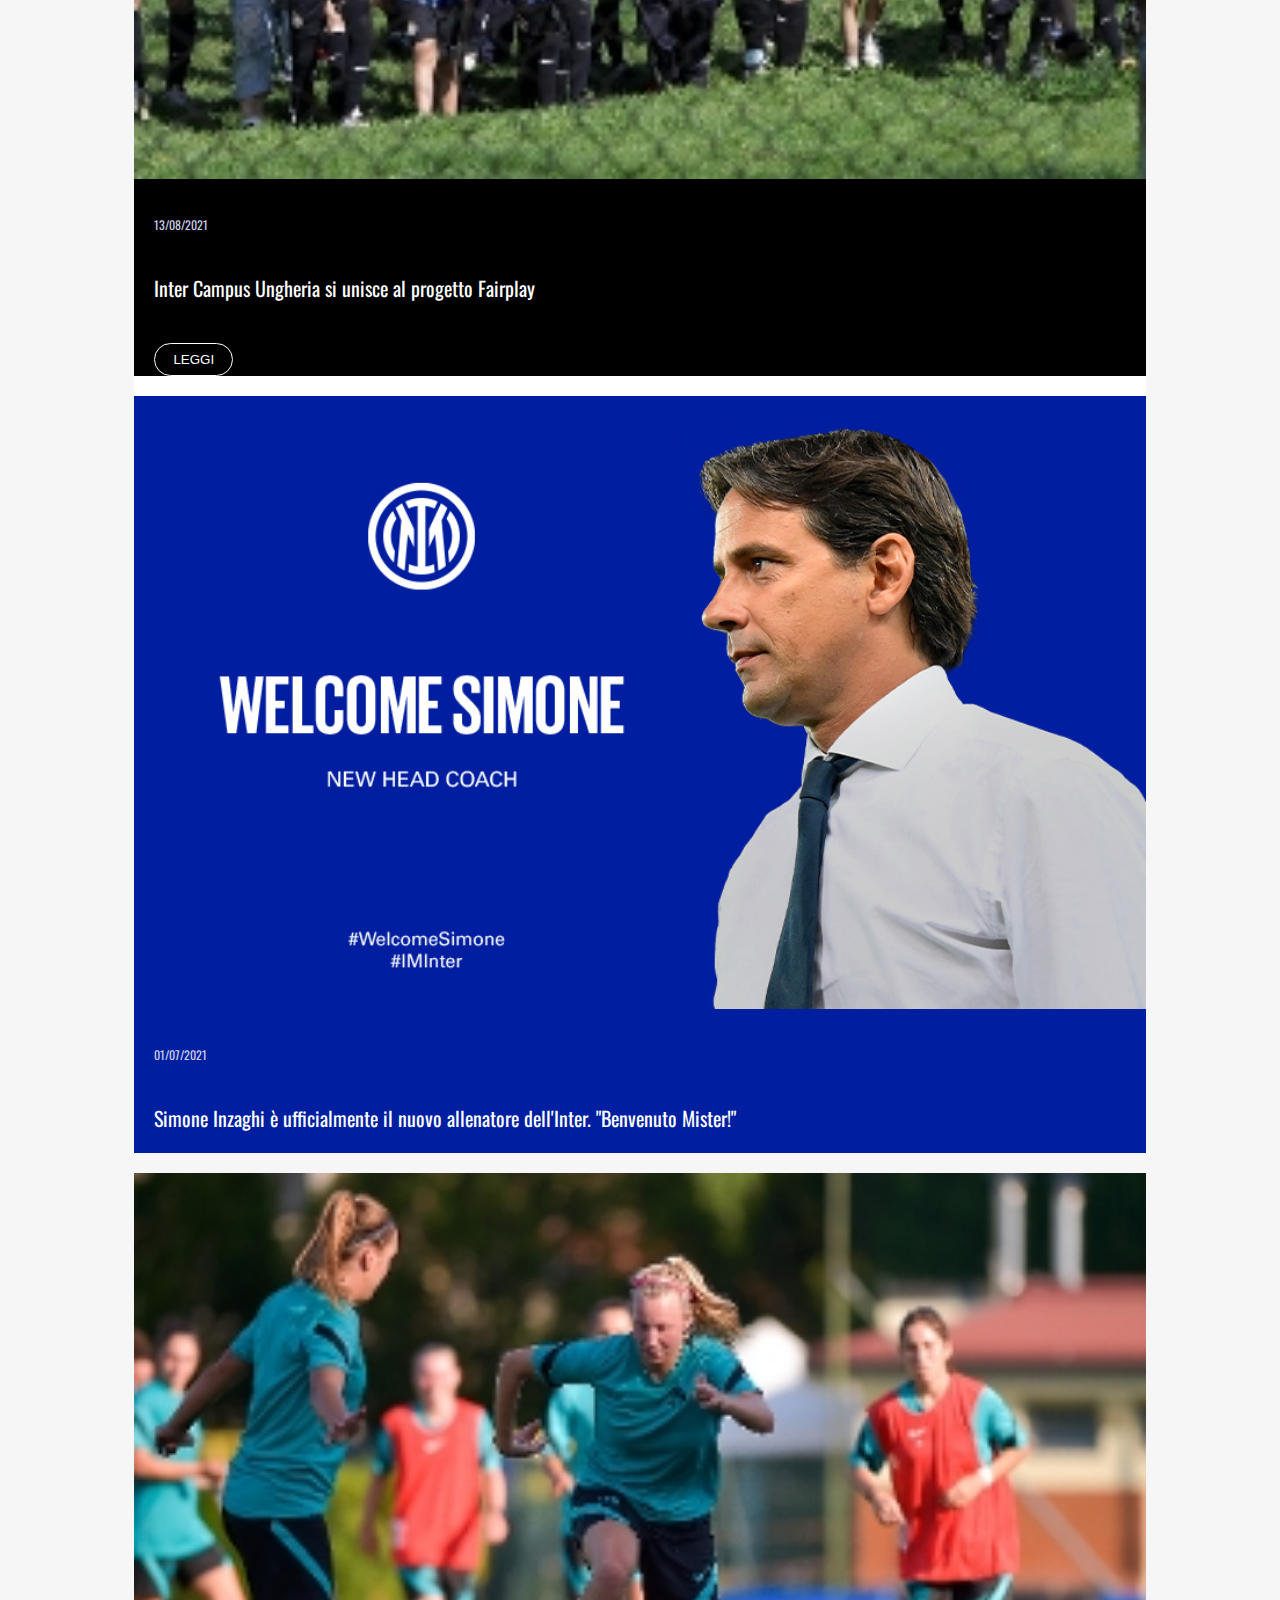
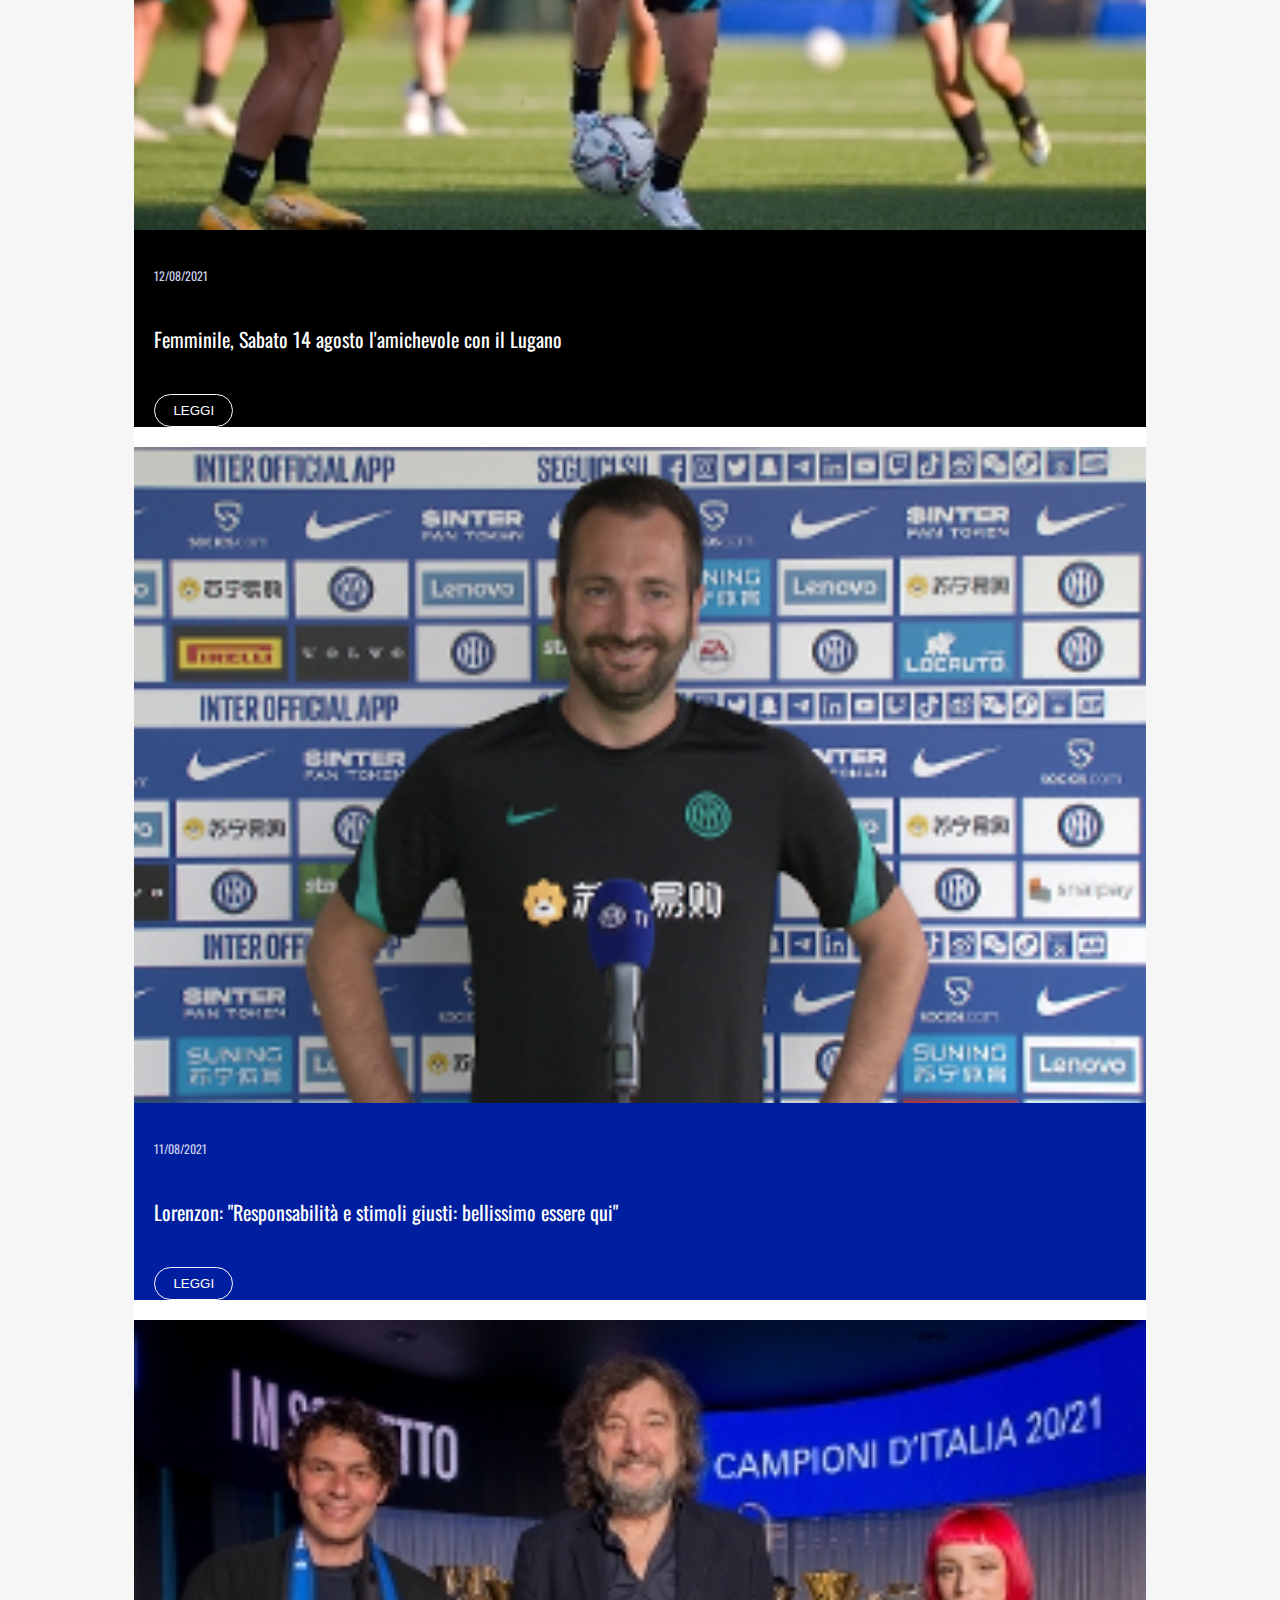
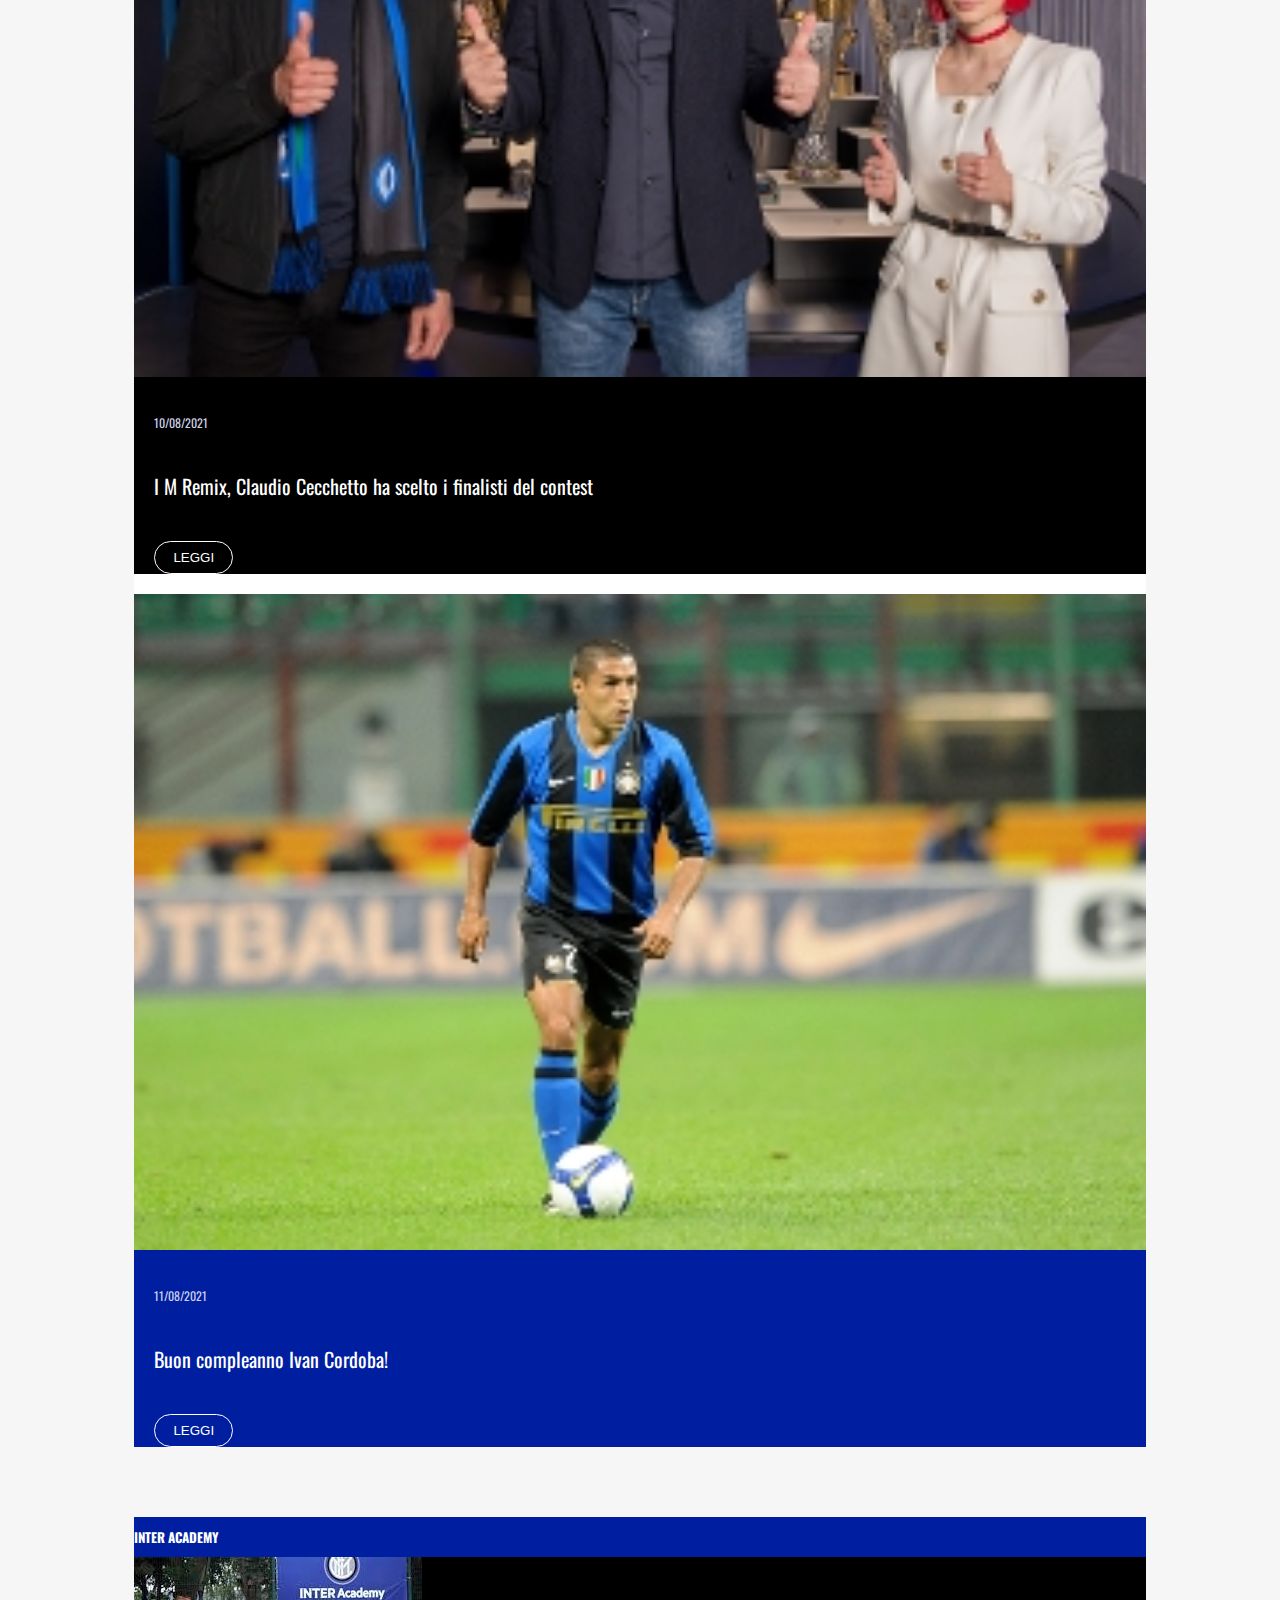
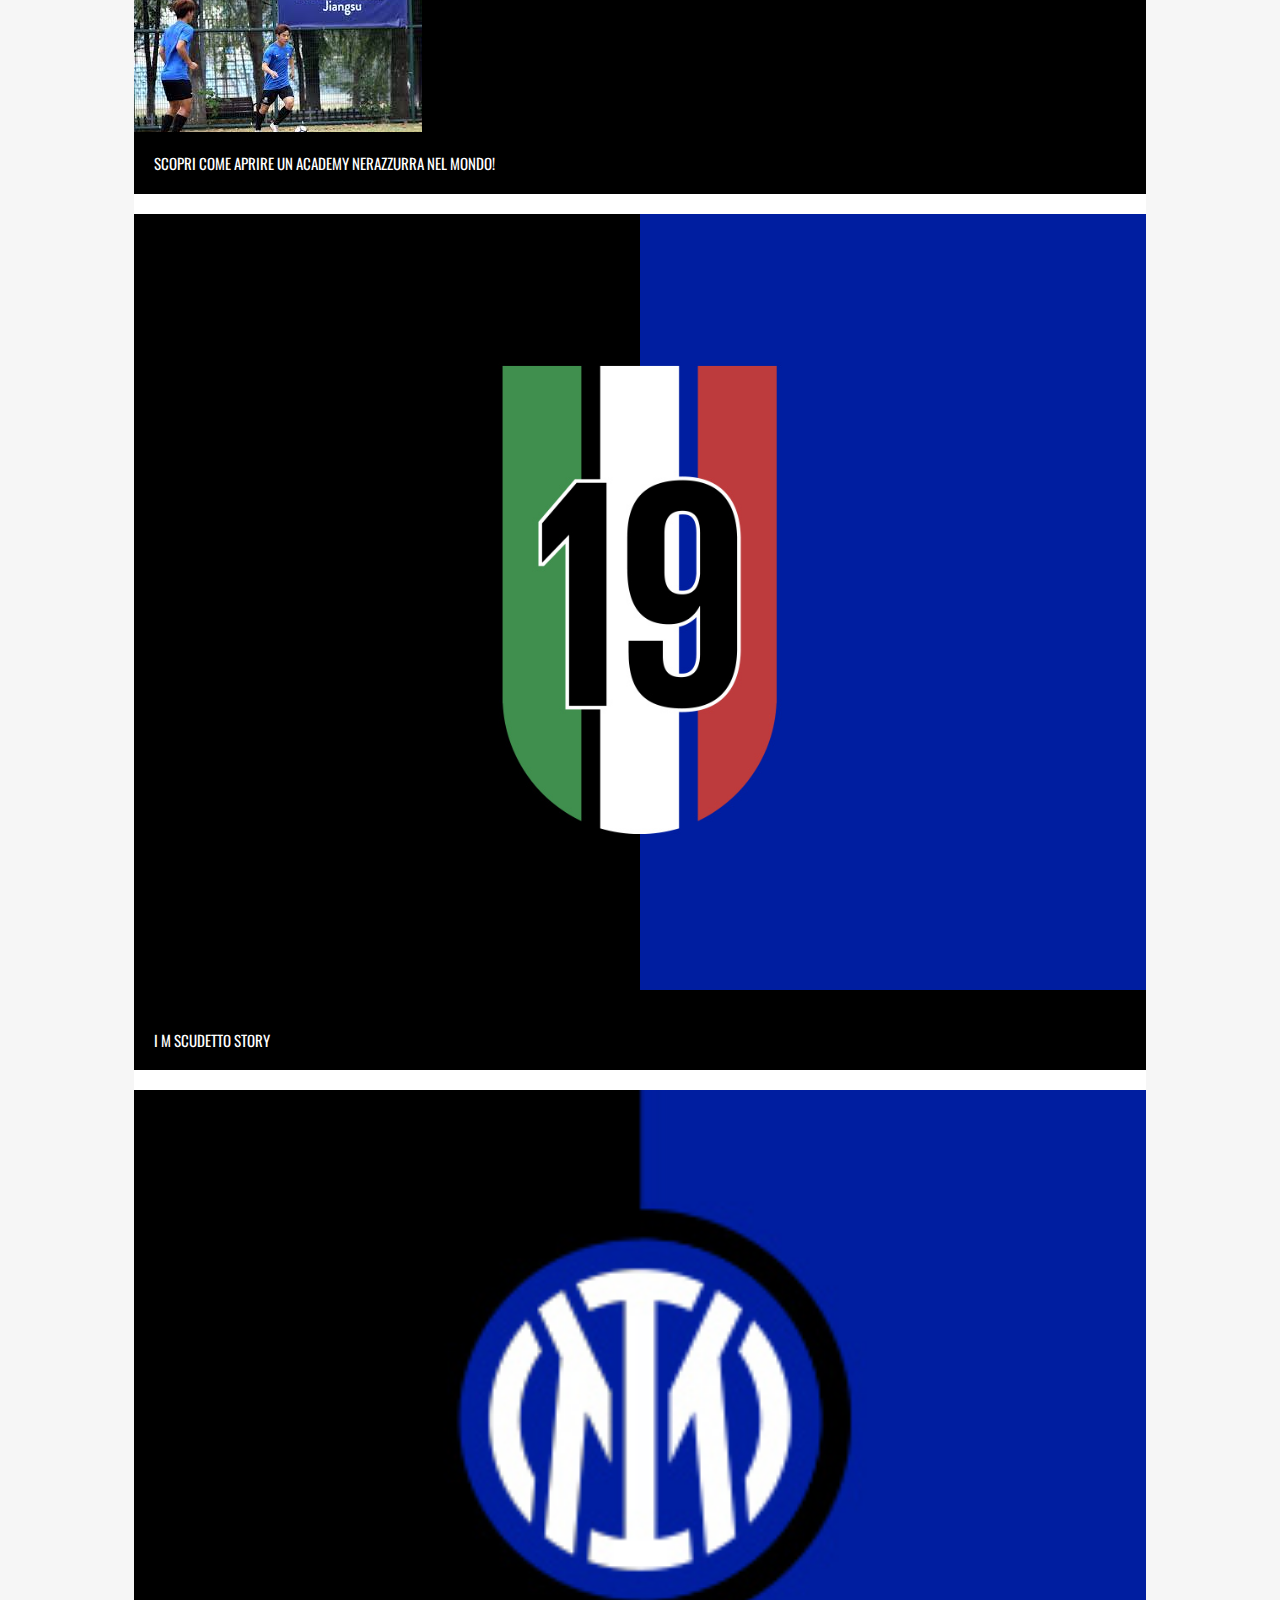
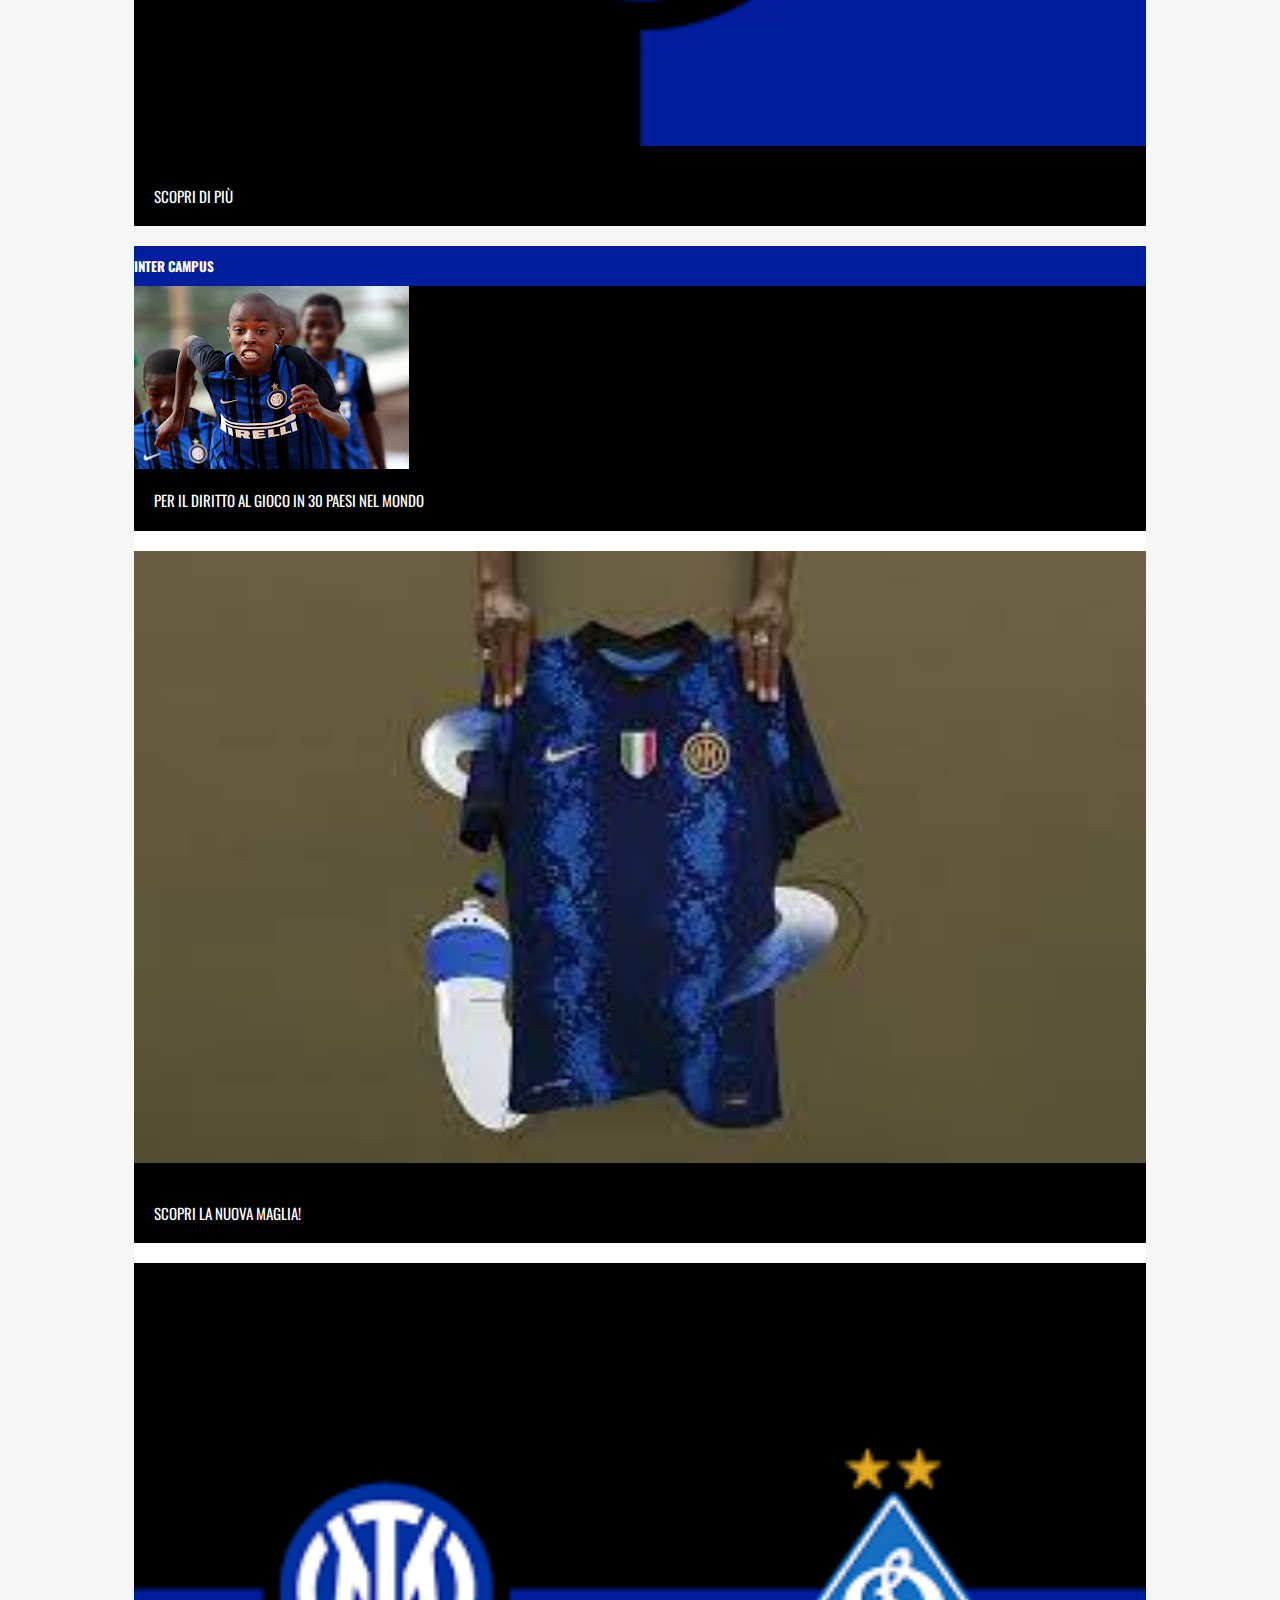
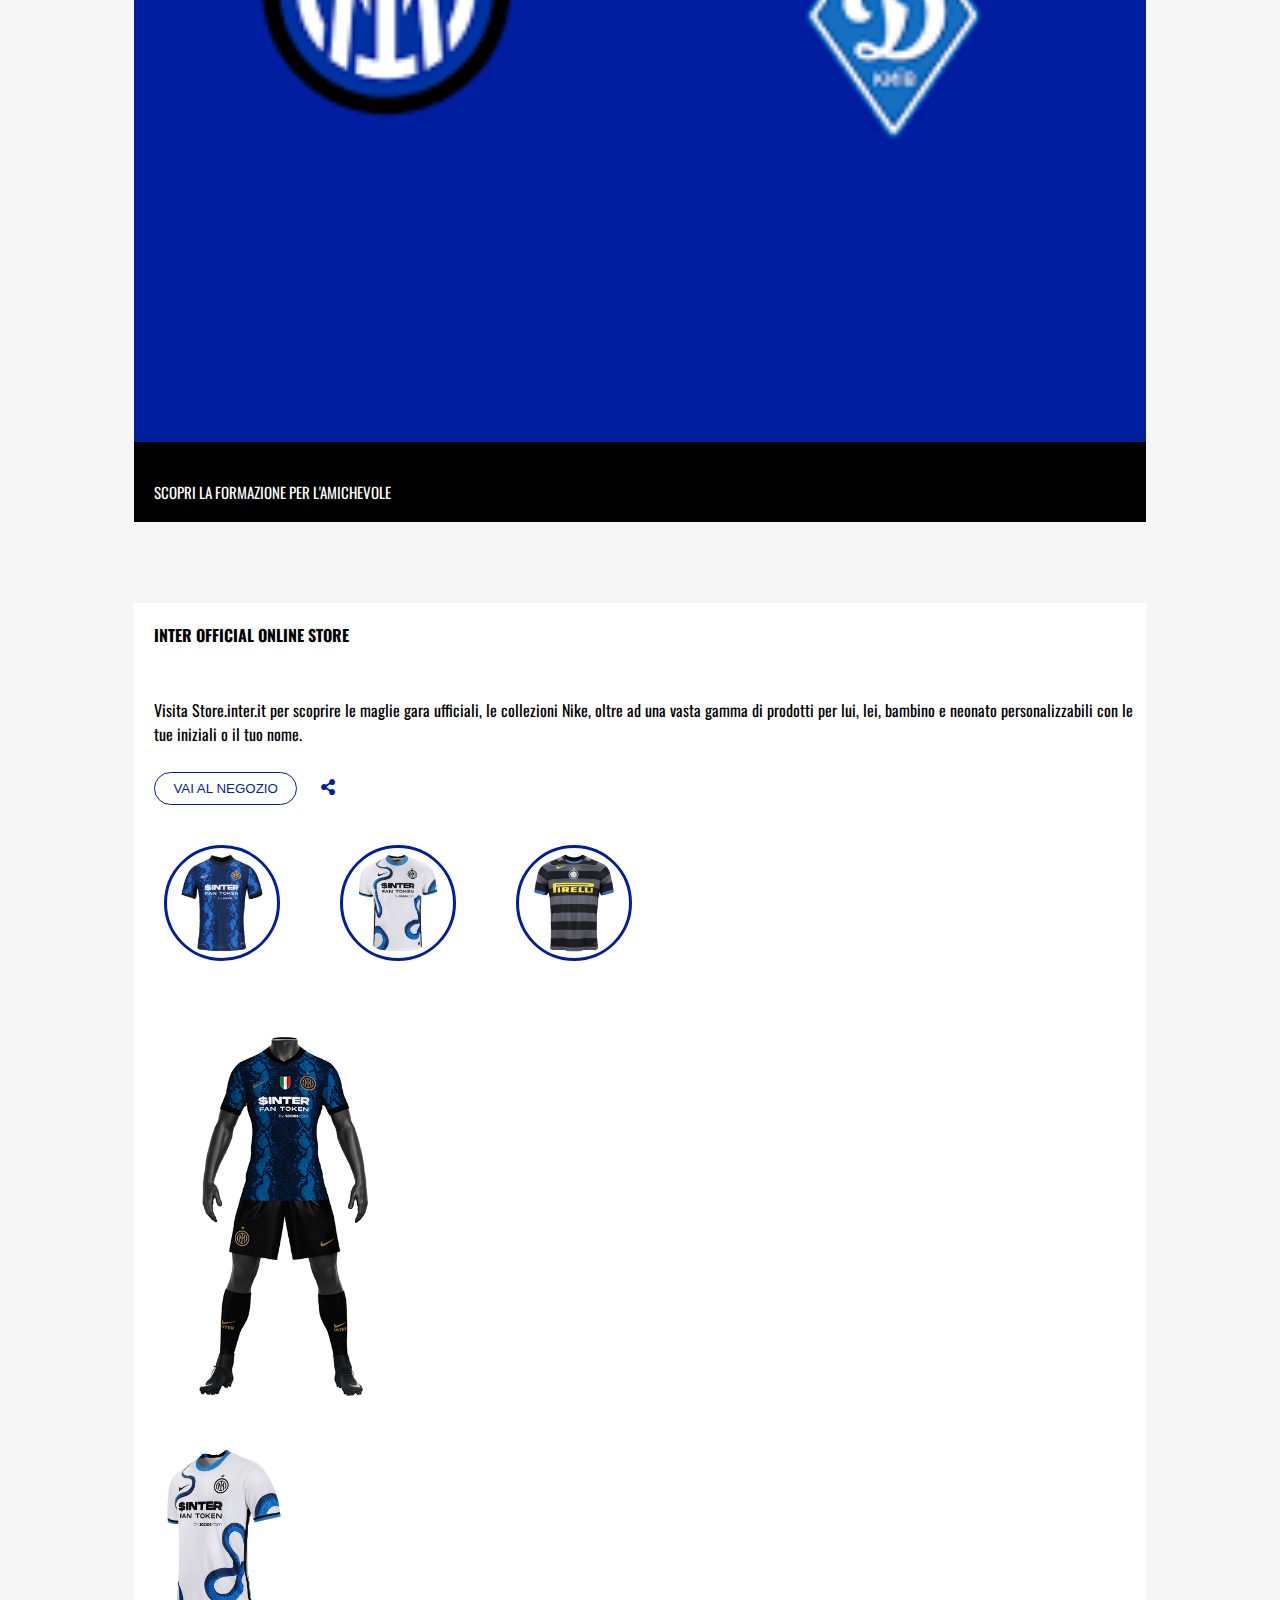
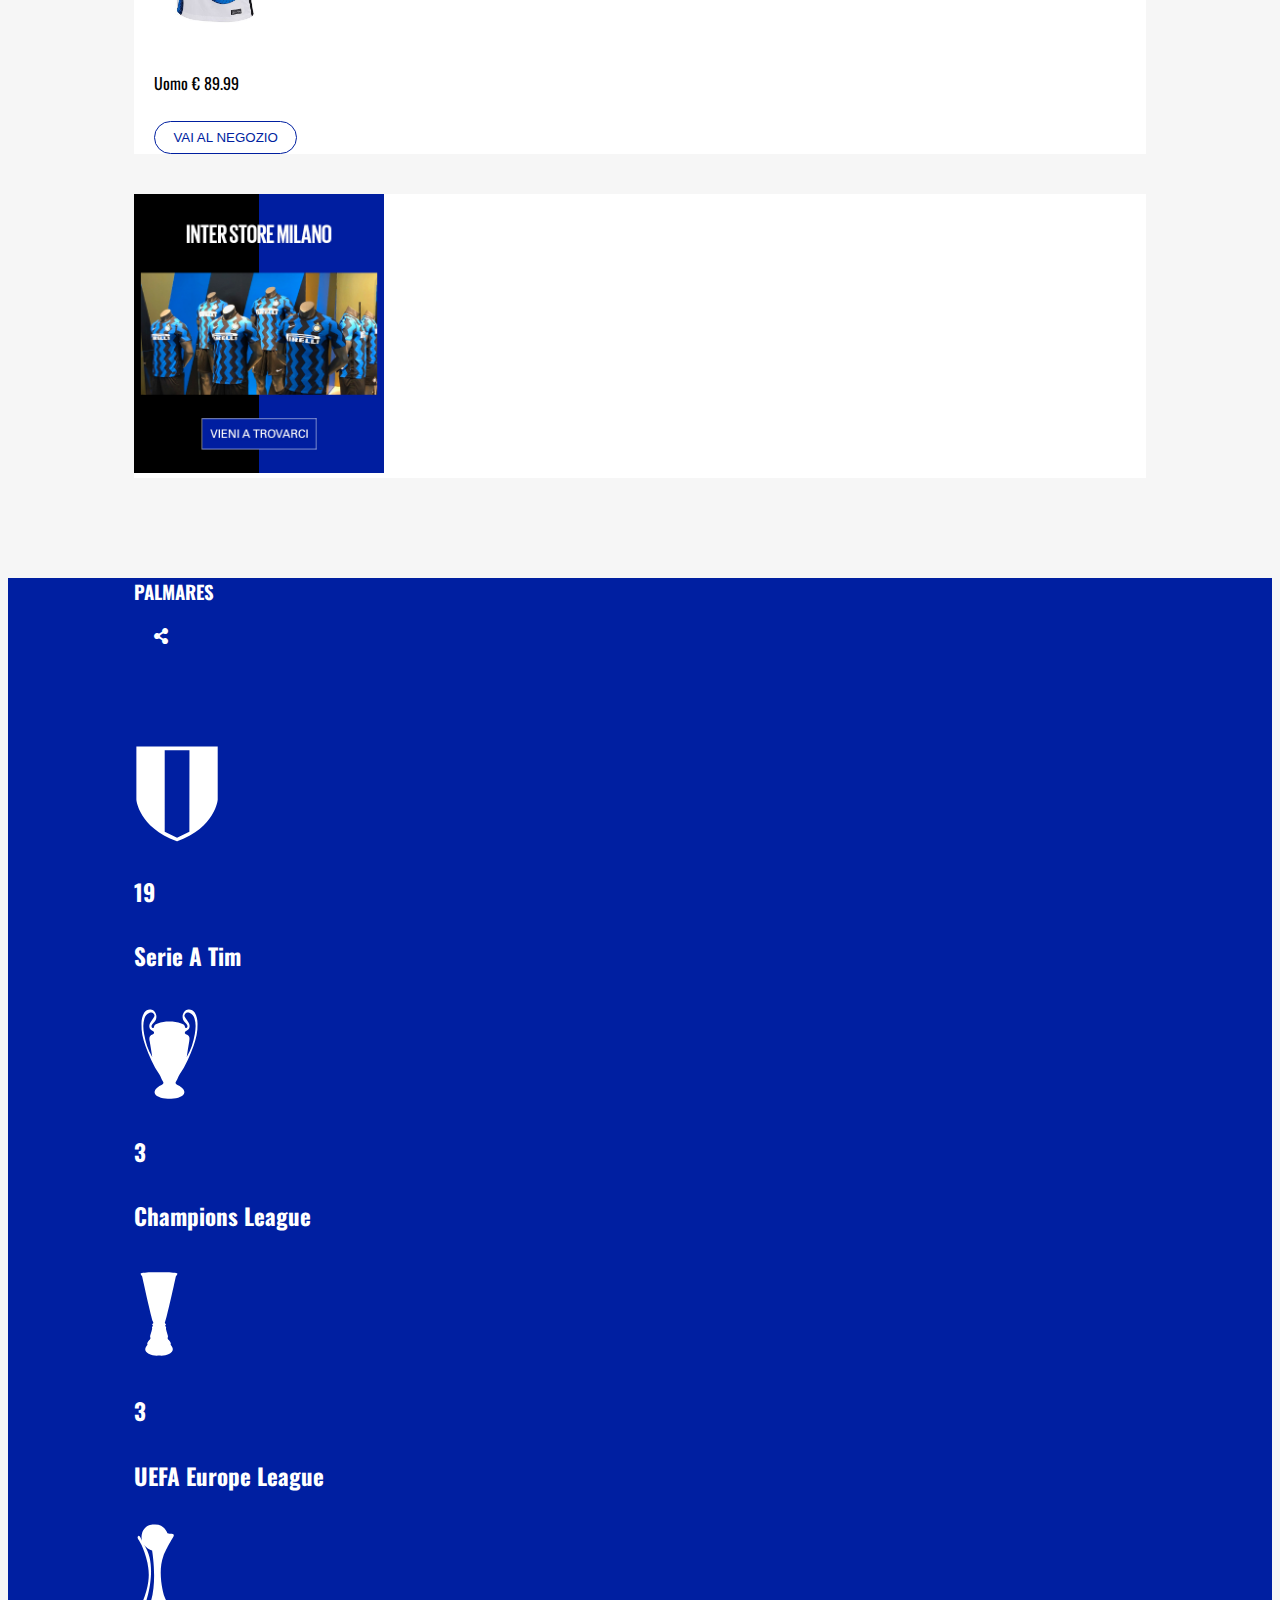
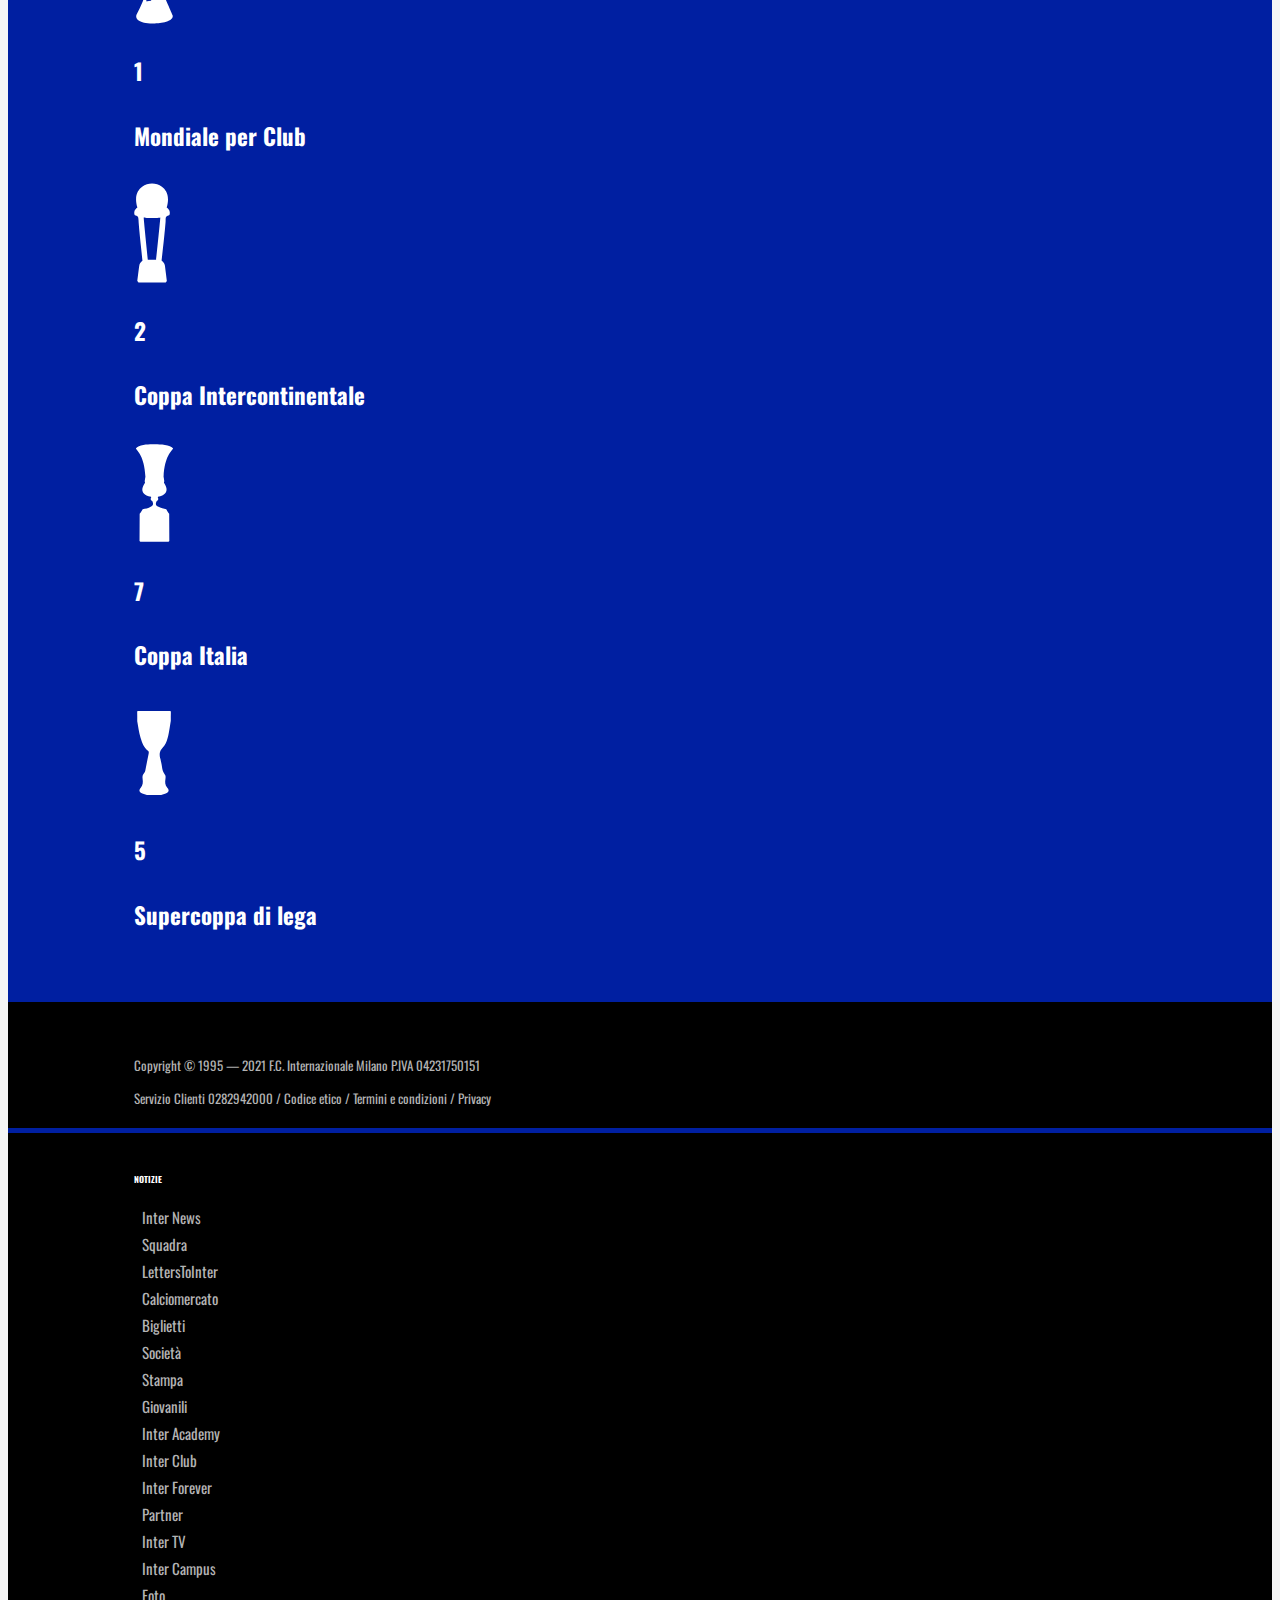
==== commit 2dc4febb: "Refactoring" ====
--- a/index.html
+++ b/index.html
@@ -5,6 +5,7 @@
     <meta http-equiv="X-UA-Compatible" content="IE=edge">
     <meta name="viewport" content="width=device-width, initial-scale=1.0">
     <title>Inter.it | Sito Ufficiale Inter</title>
+    <link rel="shortcut icon" href="img/logo.png" type="image/x-icon">
     <!-- Bootstrap  -->
     <link href="https://cdn.jsdelivr.net/npm/bootstrap@5.0.2/dist/css/bootstrap.min.css" rel="stylesheet" integrity="sha384-EVSTQN3/azprG1Anm3QDgpJLIm9Nao0Yz1ztcQTwFspd3yD65VohhpuuCOmLASjC" crossorigin="anonymous">   
     <!-- font awesome  -->
@@ -20,13 +21,13 @@
         <div class="container-80">
             <div class="container">
                 <div class="row align-items-center">
-                    <div class="col-3 d-flex align-items-center">
+                    <div class="col-12 col-lg-3 d-flex align-items-center justify-content-center">
                         <div class="logo-container">
                             <img src="img/logo.png" alt="Logo Inter">
                         </div>
                         <span>INTER</span>
                     </div>
-                    <div class="col-9 d-flex justify-content-end align-items-baseline">
+                    <div class="col-12 col-md-9 d-flex justify-content-end align-items-baseline">
                         <ul>
                             <li><a href="">NOTIZIE</a></li>
                             <li><a href="">SQUADRA</a></li>
@@ -279,7 +280,7 @@
                             </div>
                         </div>
                         <div class="col-12 col-md-6 col-lg-4 d-flex flex-column align-items-center justify-content-center">
-                            <div class="maglia-away">
+                            <div class="maglia-away margin-bottom-20">
                                 <a href=""><img src="img/magliatrasferta2.jpeg" alt="Maglia Away"></a>
                             </div>
                             <p>Uomo € 89.99</p>
@@ -313,7 +314,7 @@
                     <div class="row d-flex justify-content-between">   
                             <div class="col-12 col-md-6 col-lg-1">
                                 <div class="palmares text-center">
-                                    <div class="palmares-img">
+                                    <div class="palmares-img margin-bottom-20">
                                         <img src="img/SerieA.svg" alt="Serie A Tim">
                                     </div>
                                     <h4>19</h4> 
--- a/css/style.css
+++ b/css/style.css
@@ -73,7 +73,7 @@
     color: #C9C9C9;
 }
 
-header .col-9 ul li:last-child a {
+header ul li:last-child a {
     color: #FFDC3B;
 }
 
@@ -315,7 +315,6 @@
 
 .maglia-away {
     max-width: 180px;
-    margin-bottom: 20px;
 }
 
 .maglia-away img {
@@ -328,7 +327,7 @@
 
 .store {
     max-width: 250px;
-    margin: 40px 0;
+    margin: 40px 0 20px 0;
 }
 
 .store img {
@@ -359,7 +358,6 @@
 .palmares-img {
     max-width: 100%;
     height: 100px;
-    margin-bottom: 20px;
 }
 
 .palmares-img img {
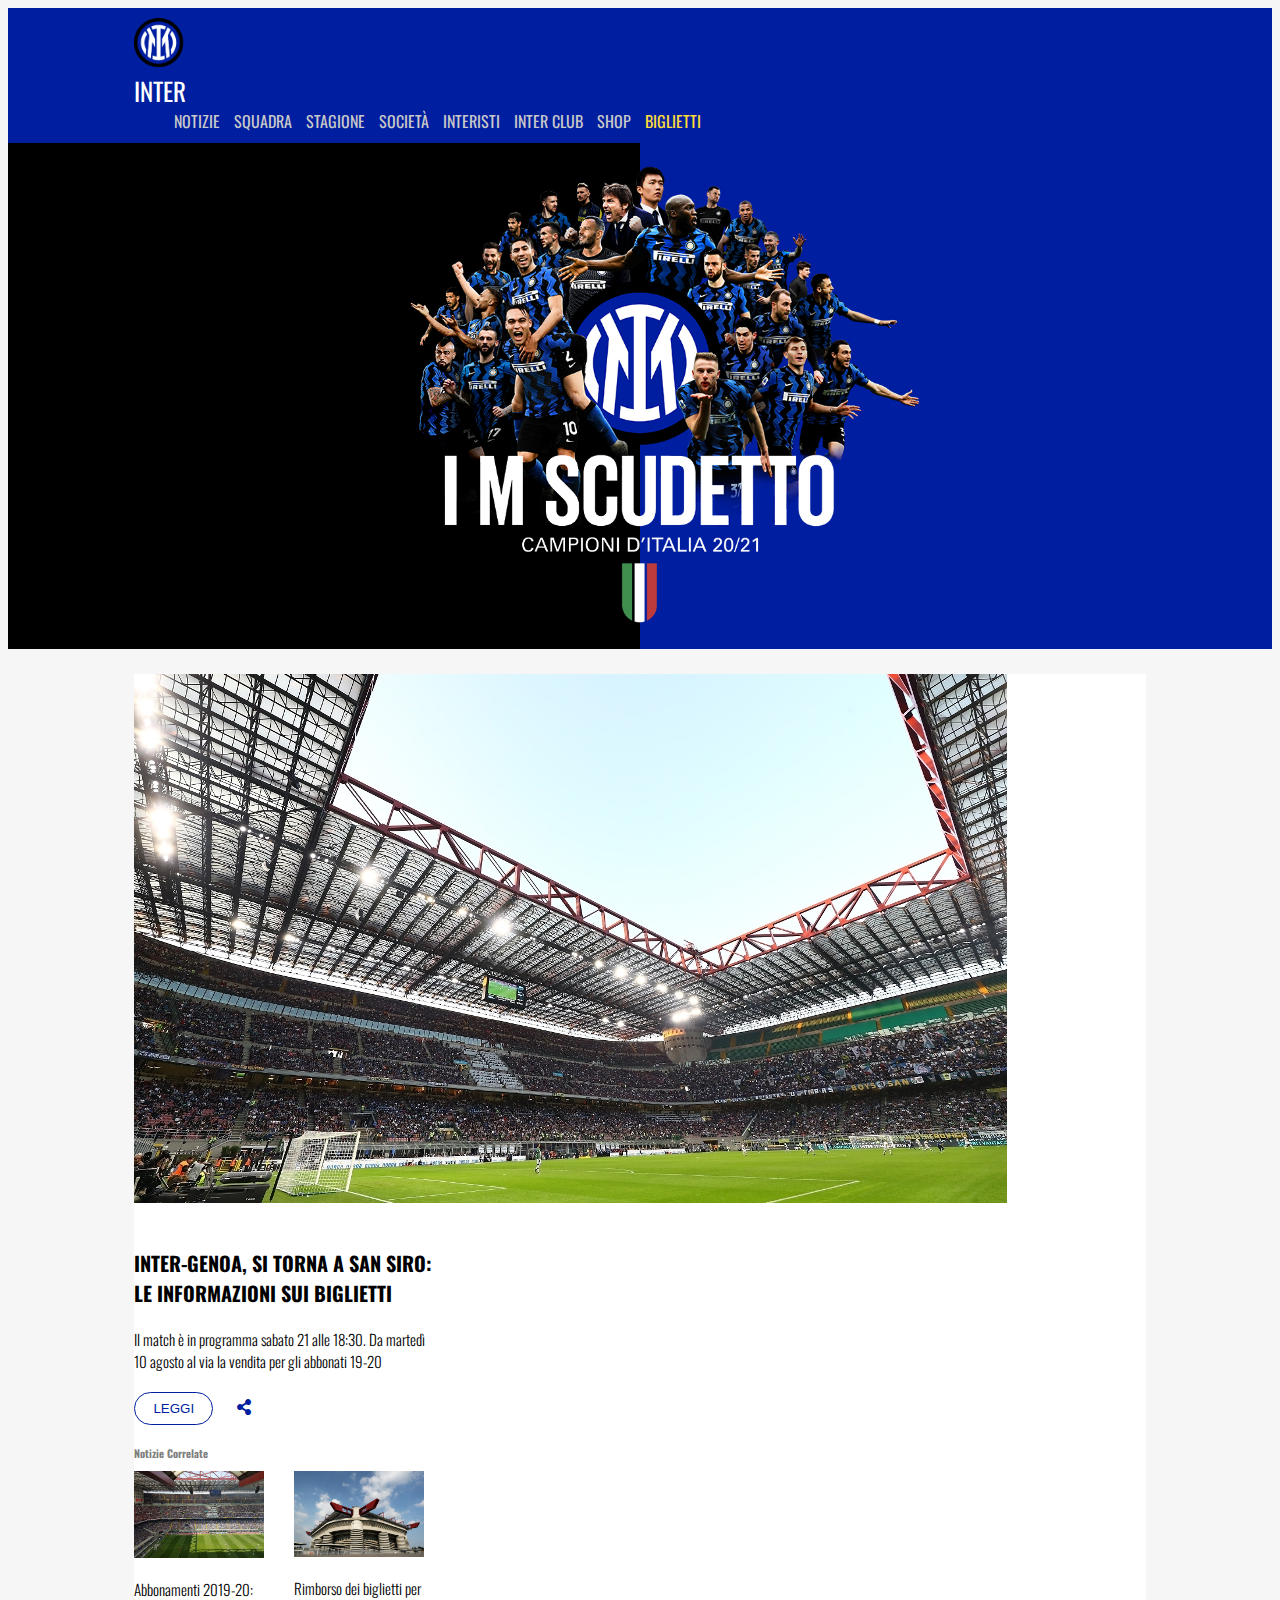
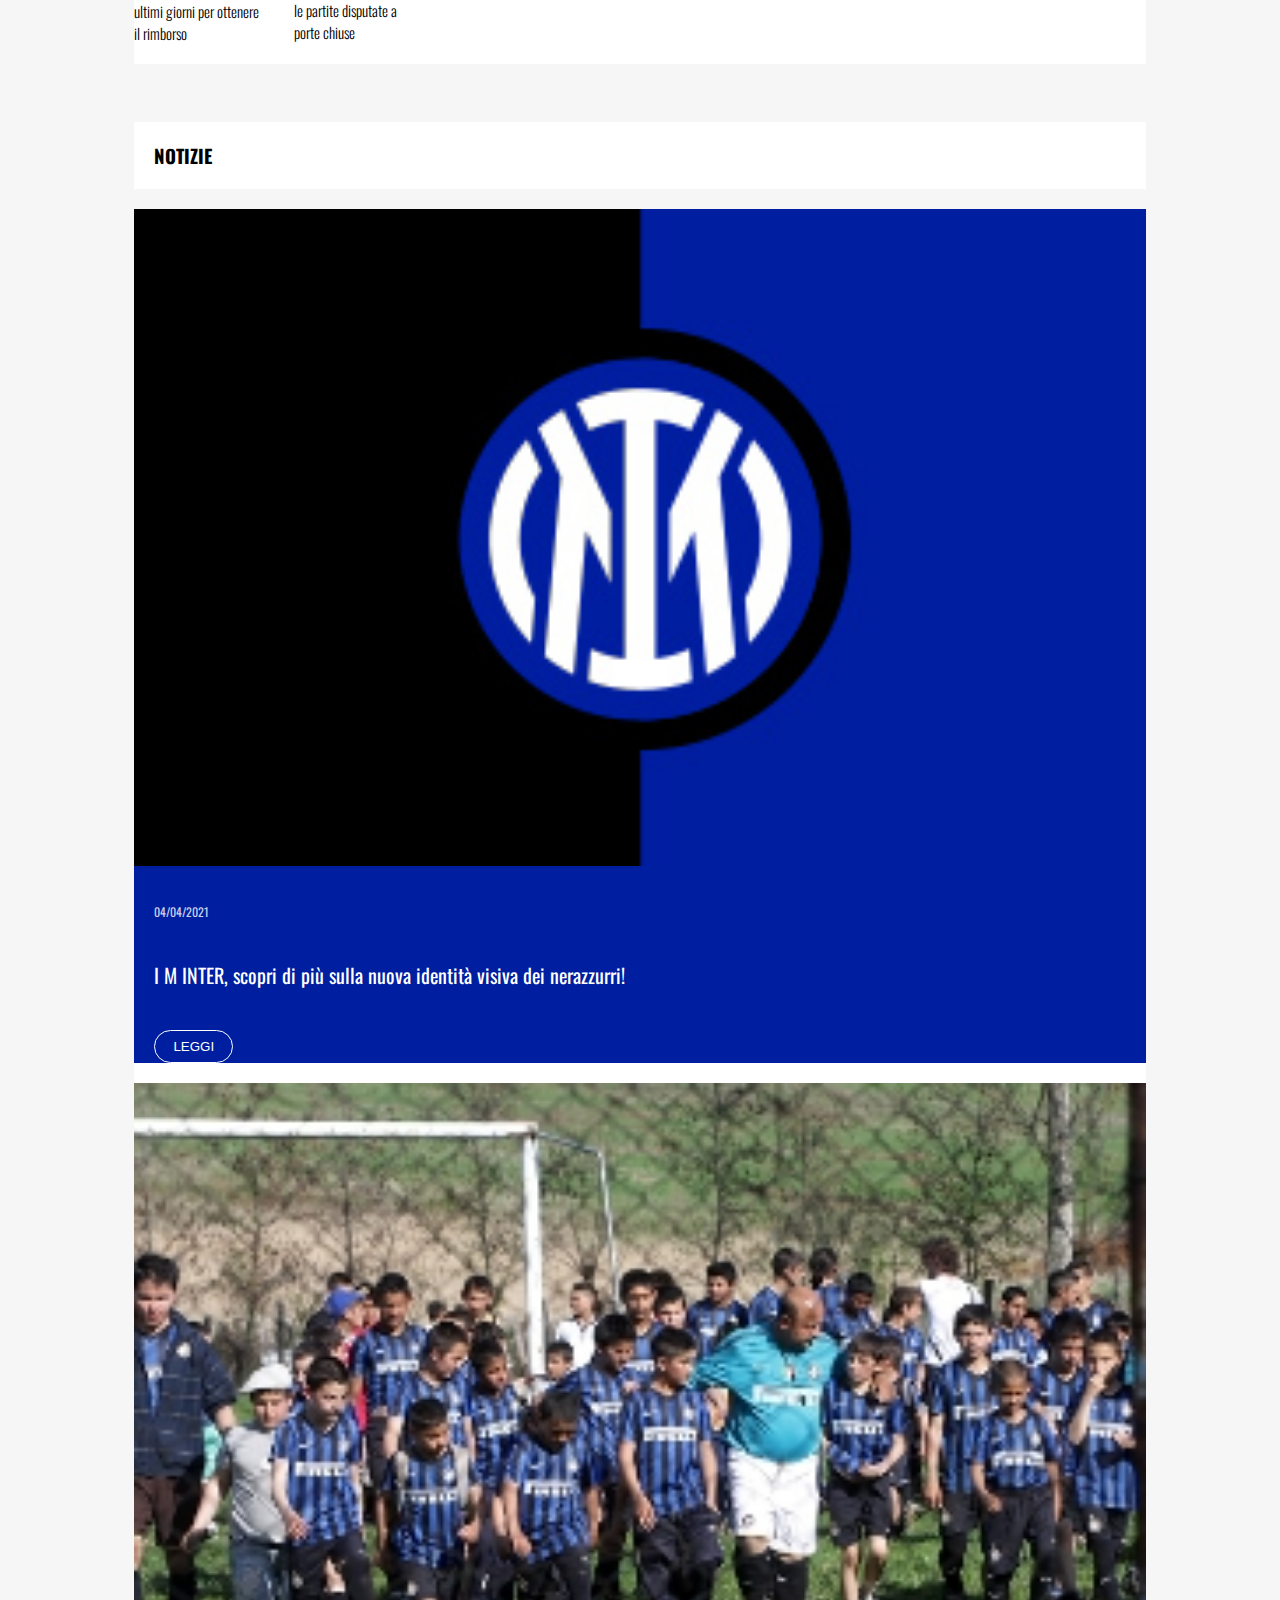
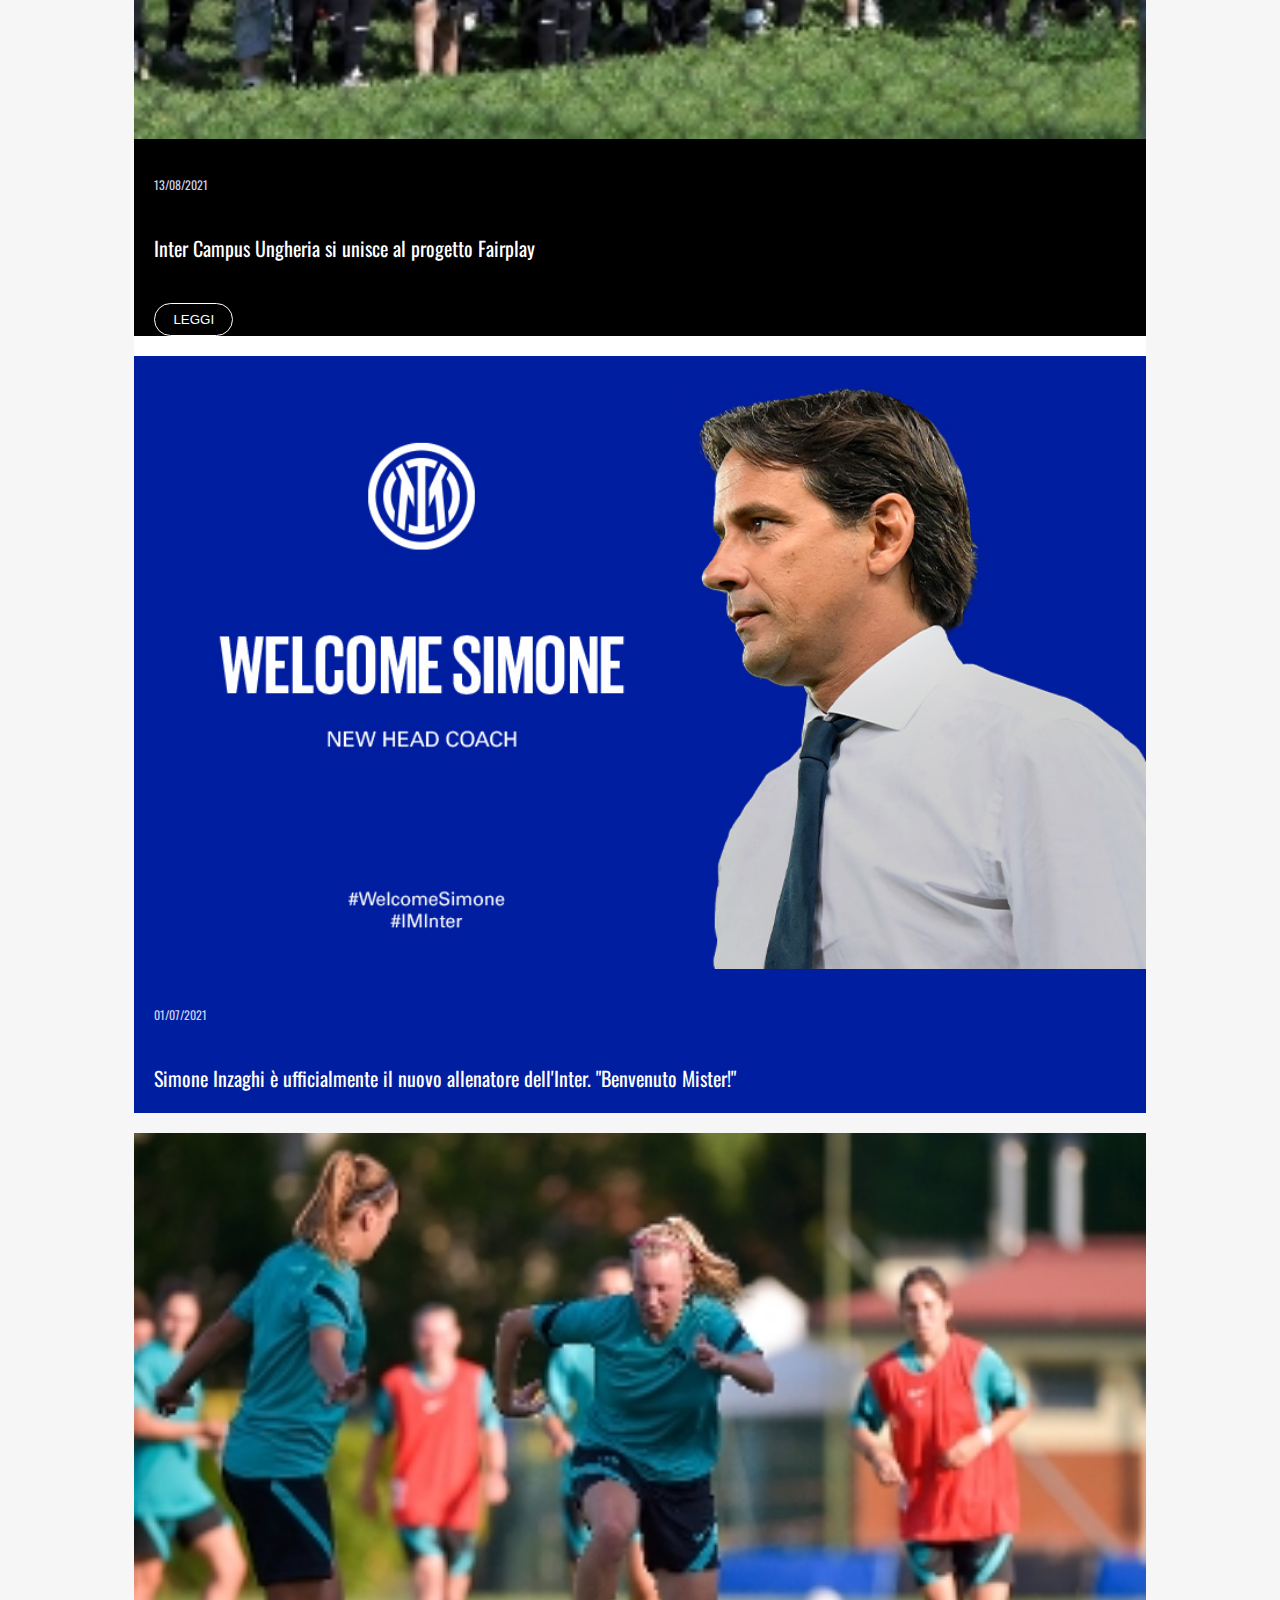
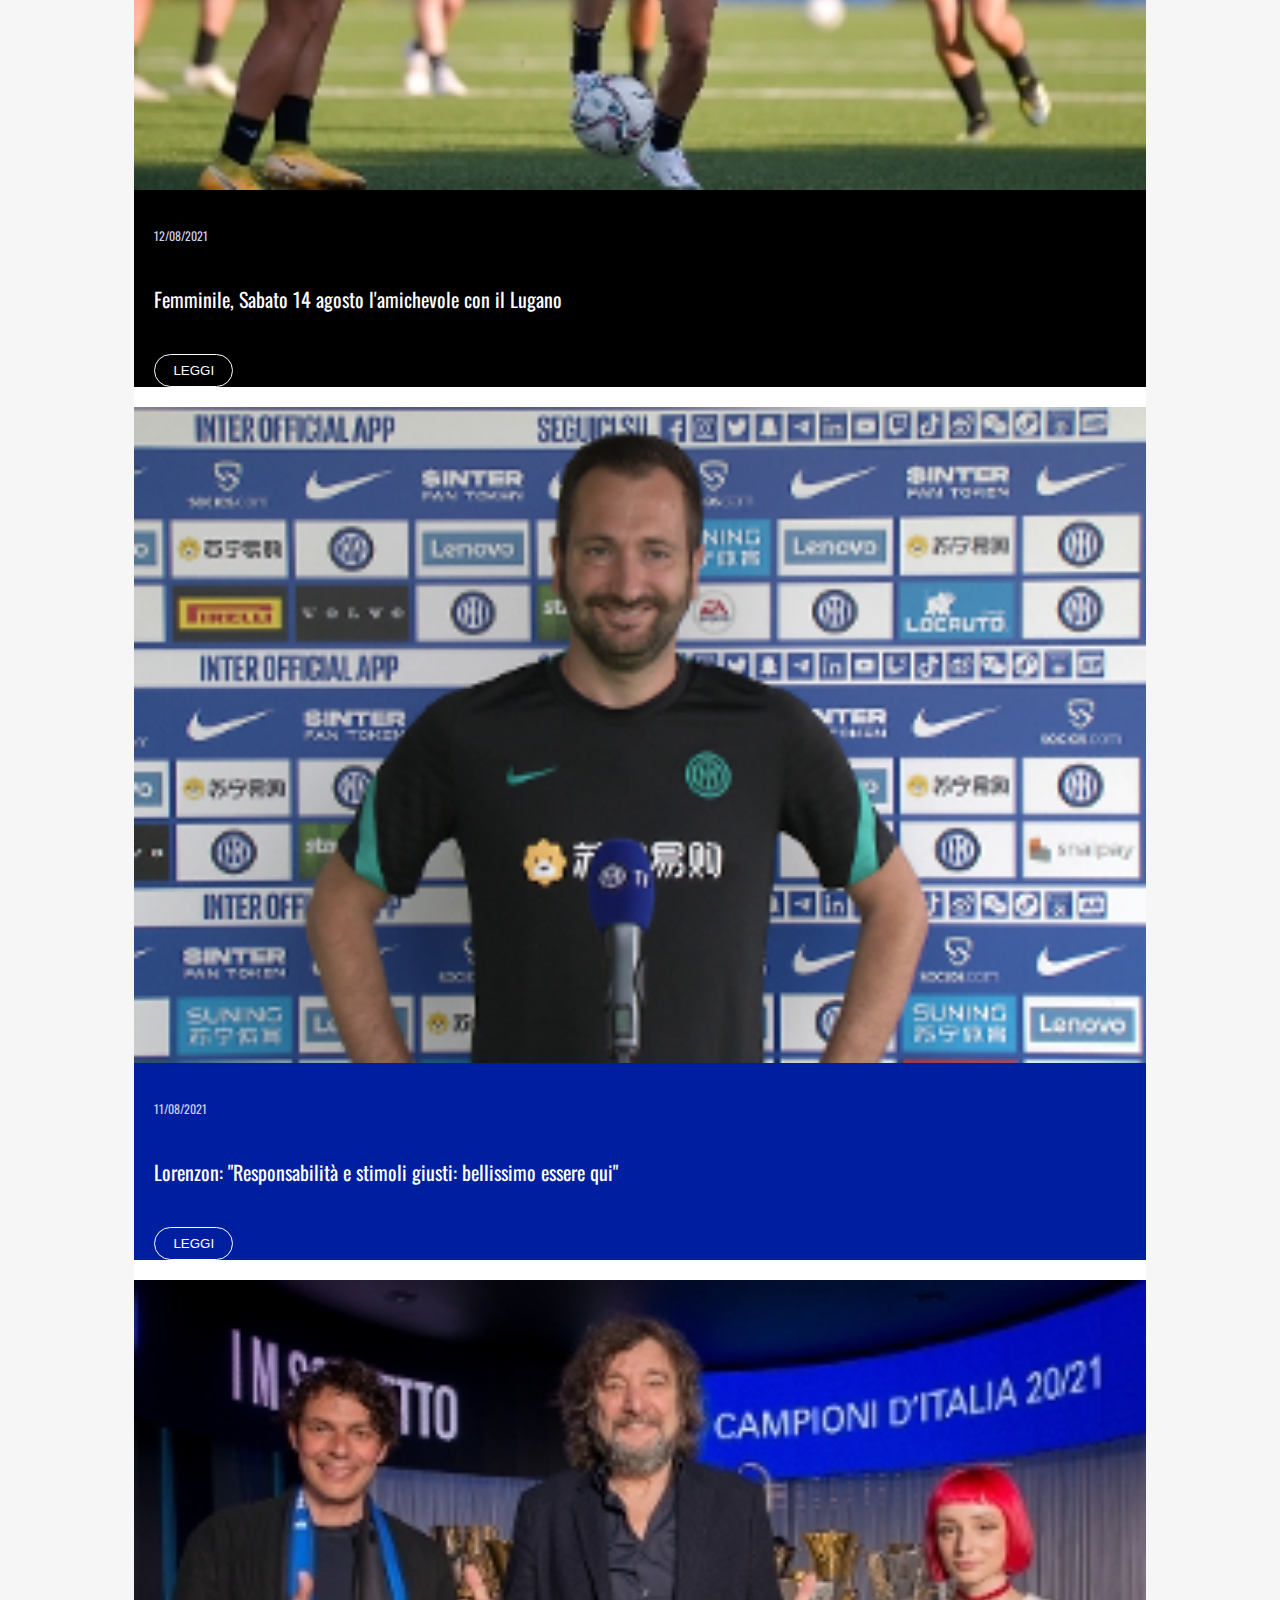
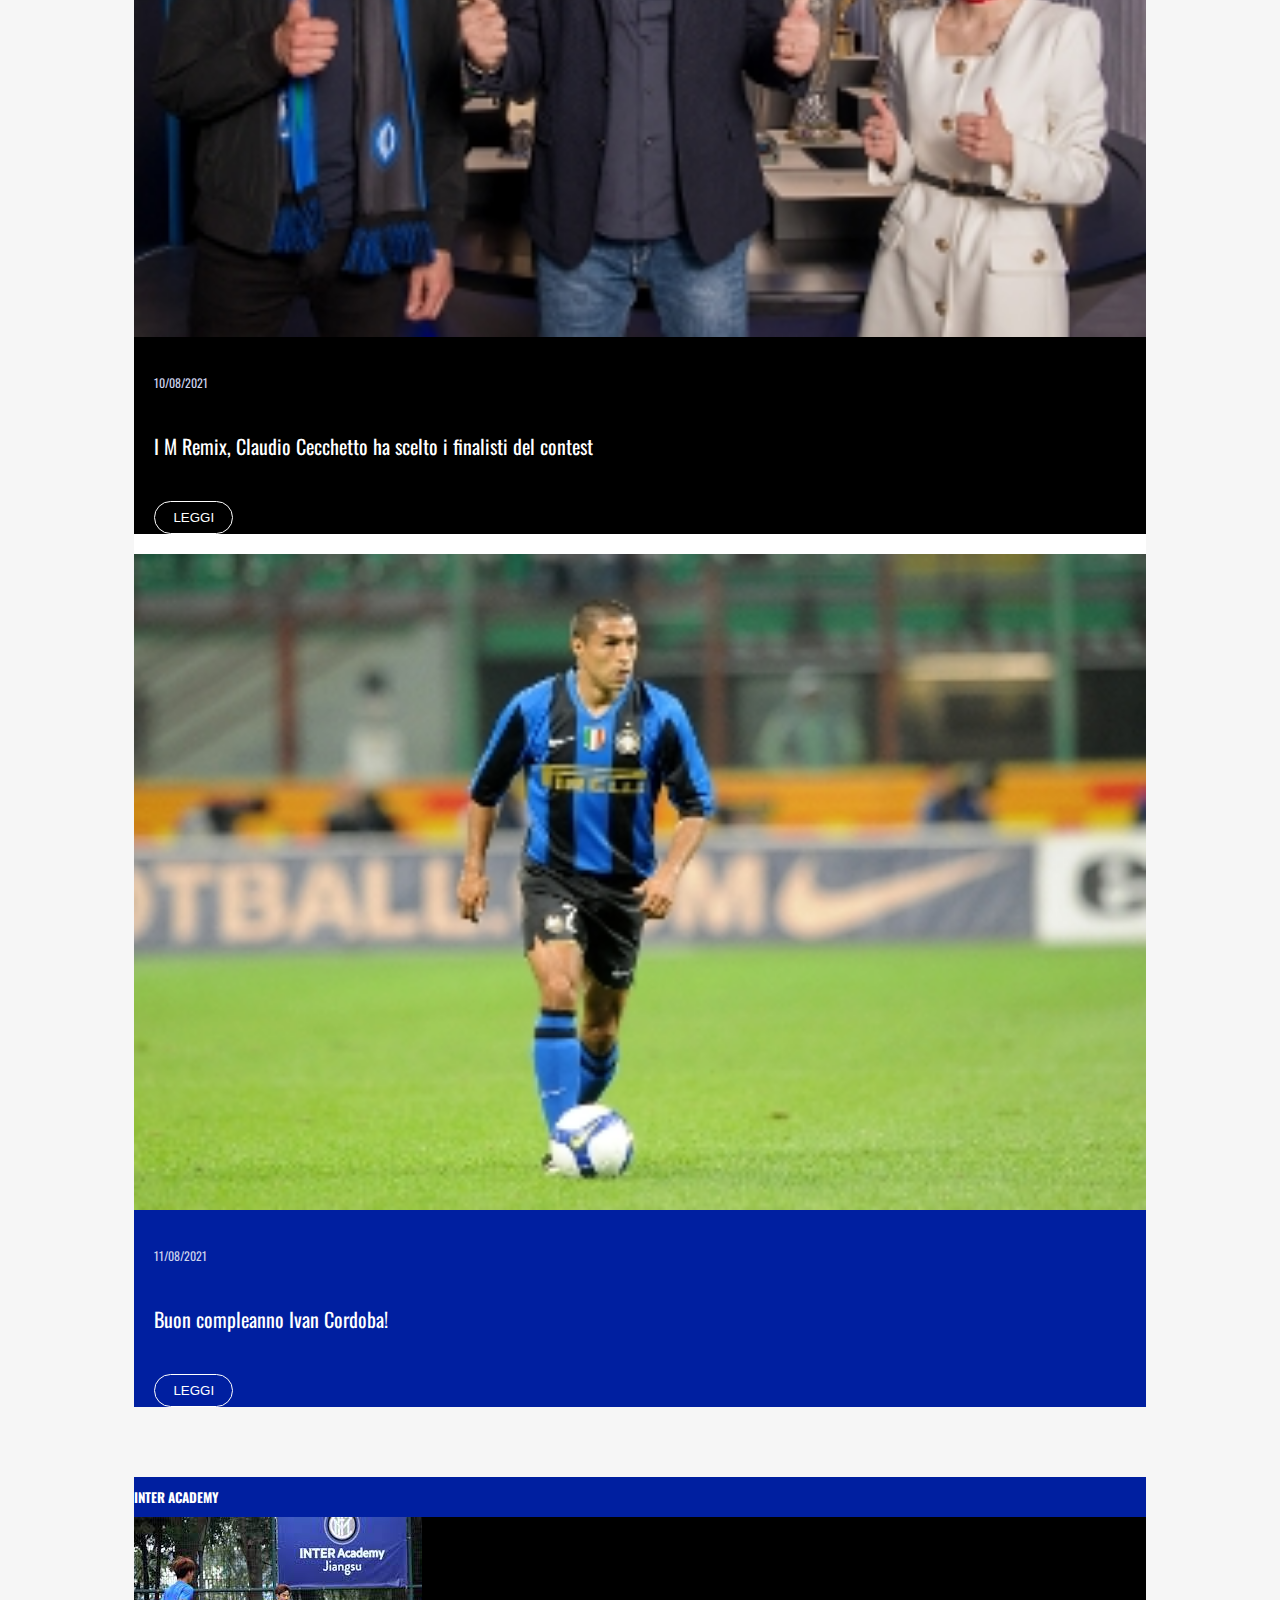
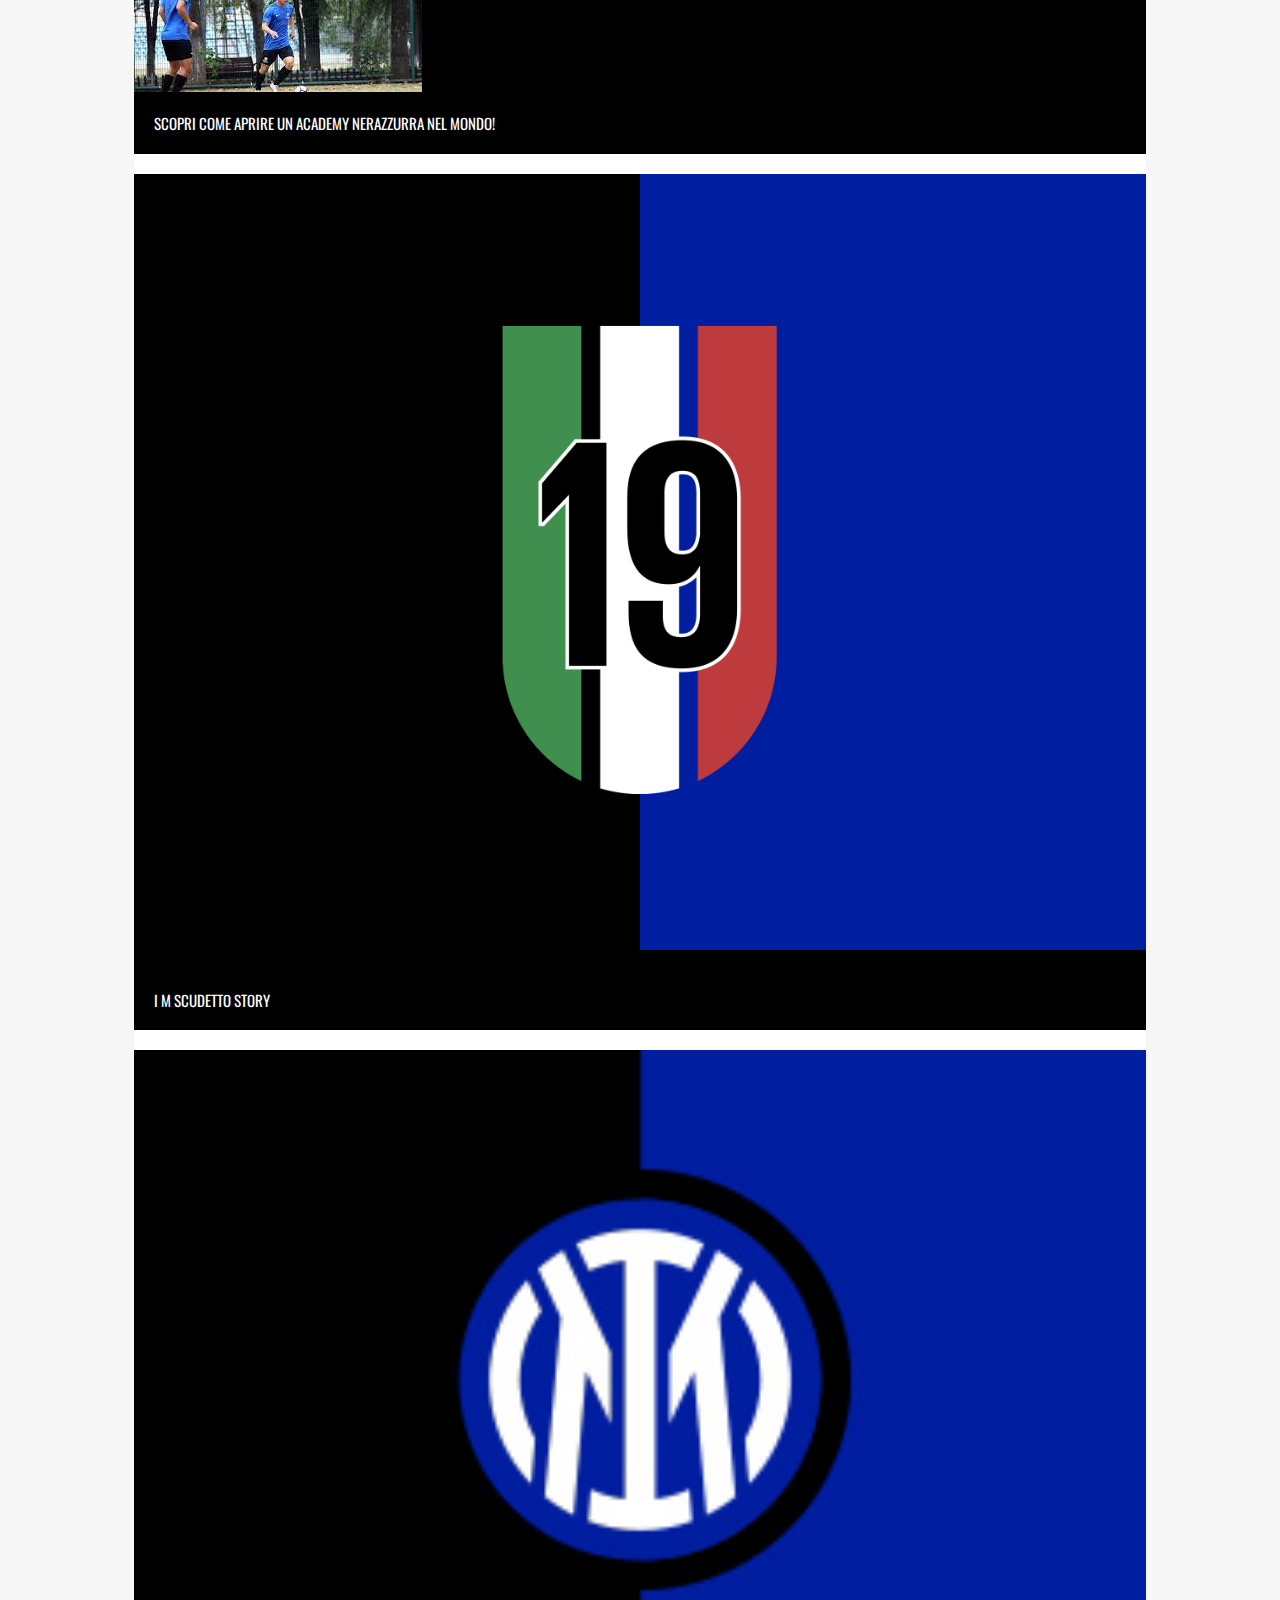
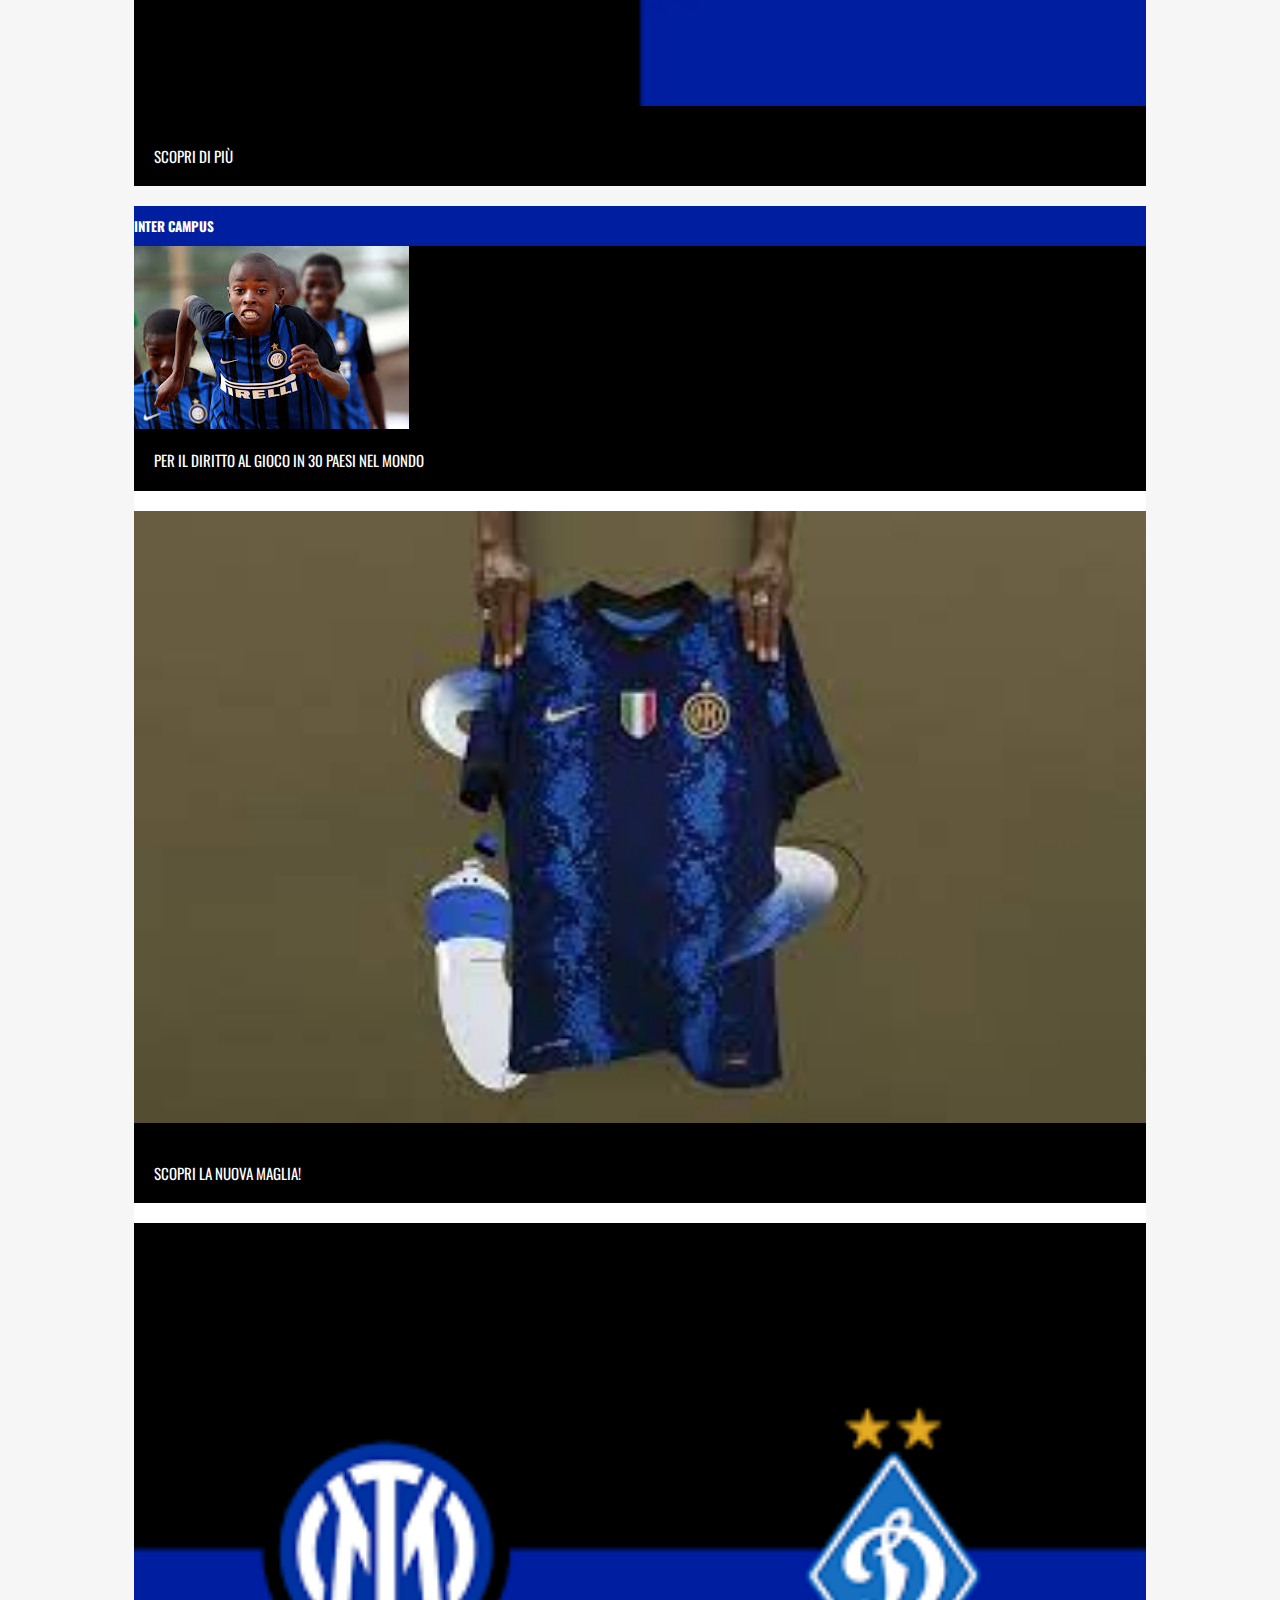
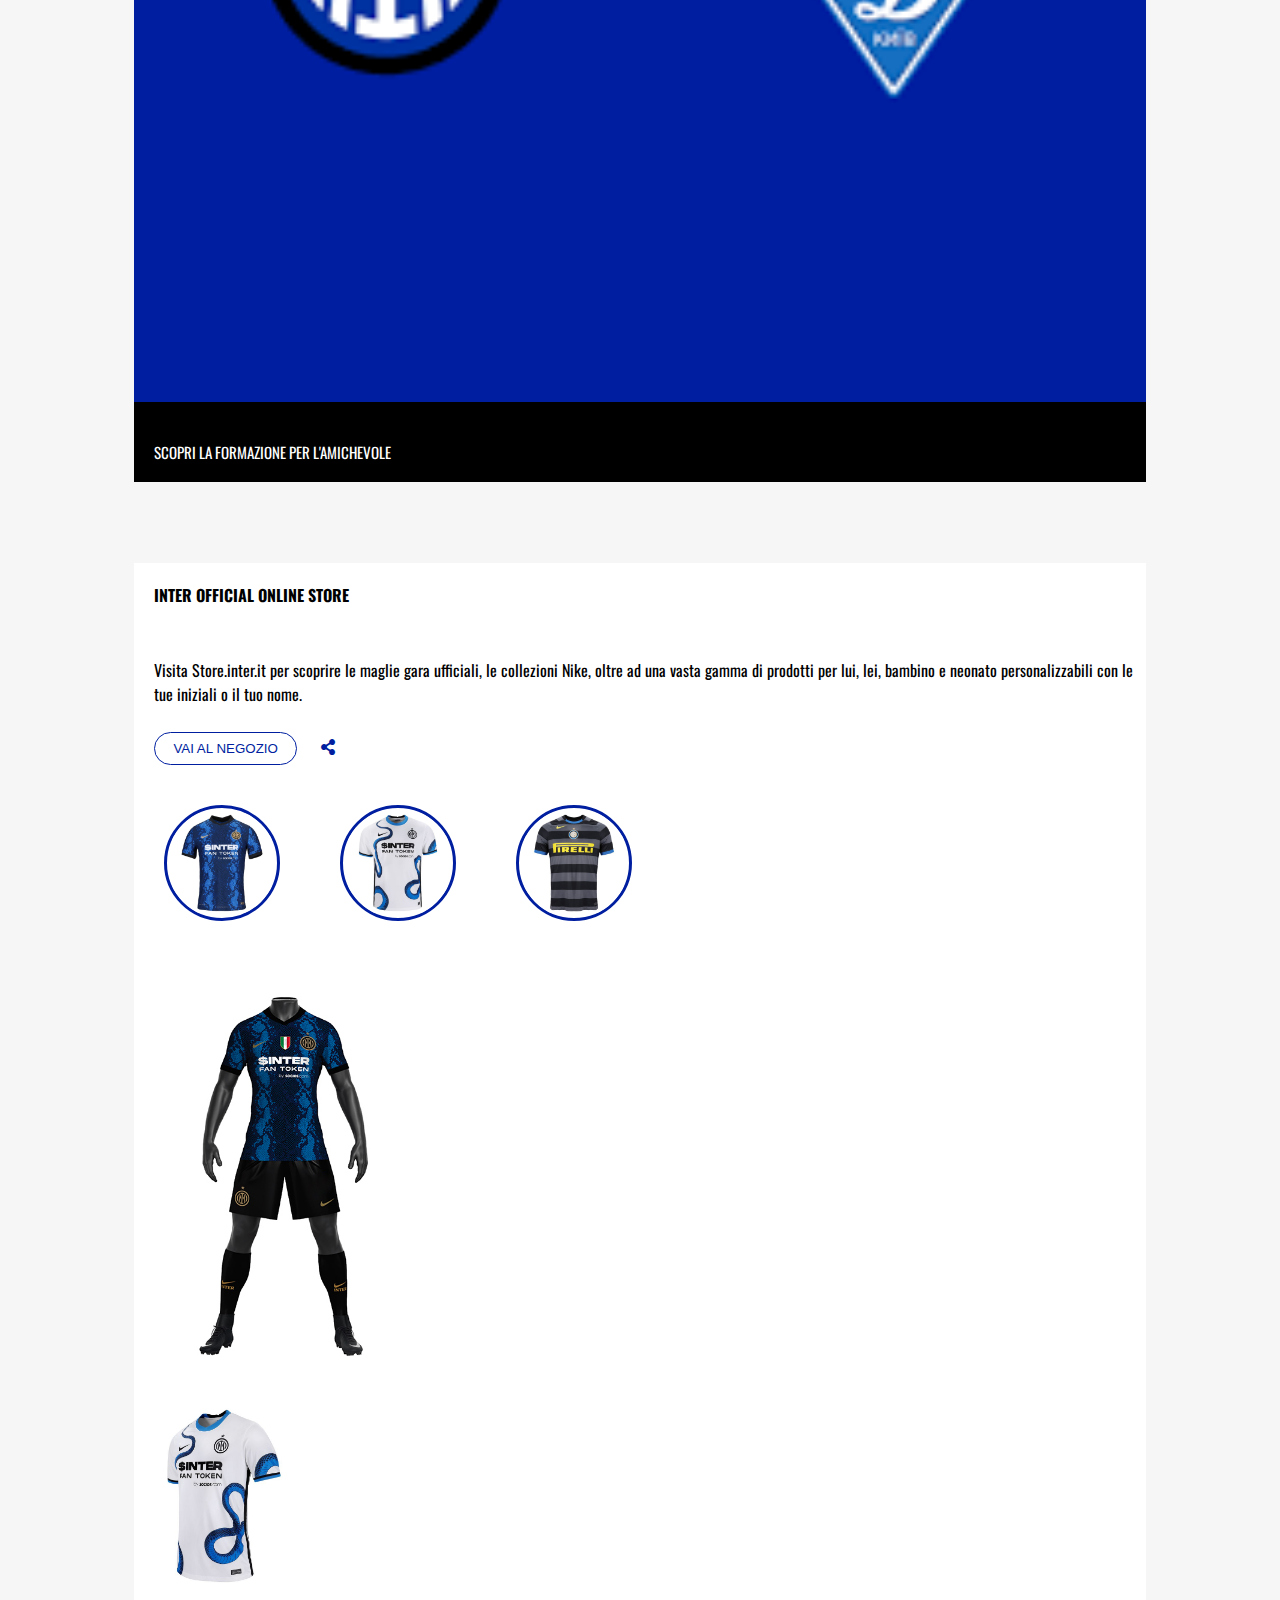
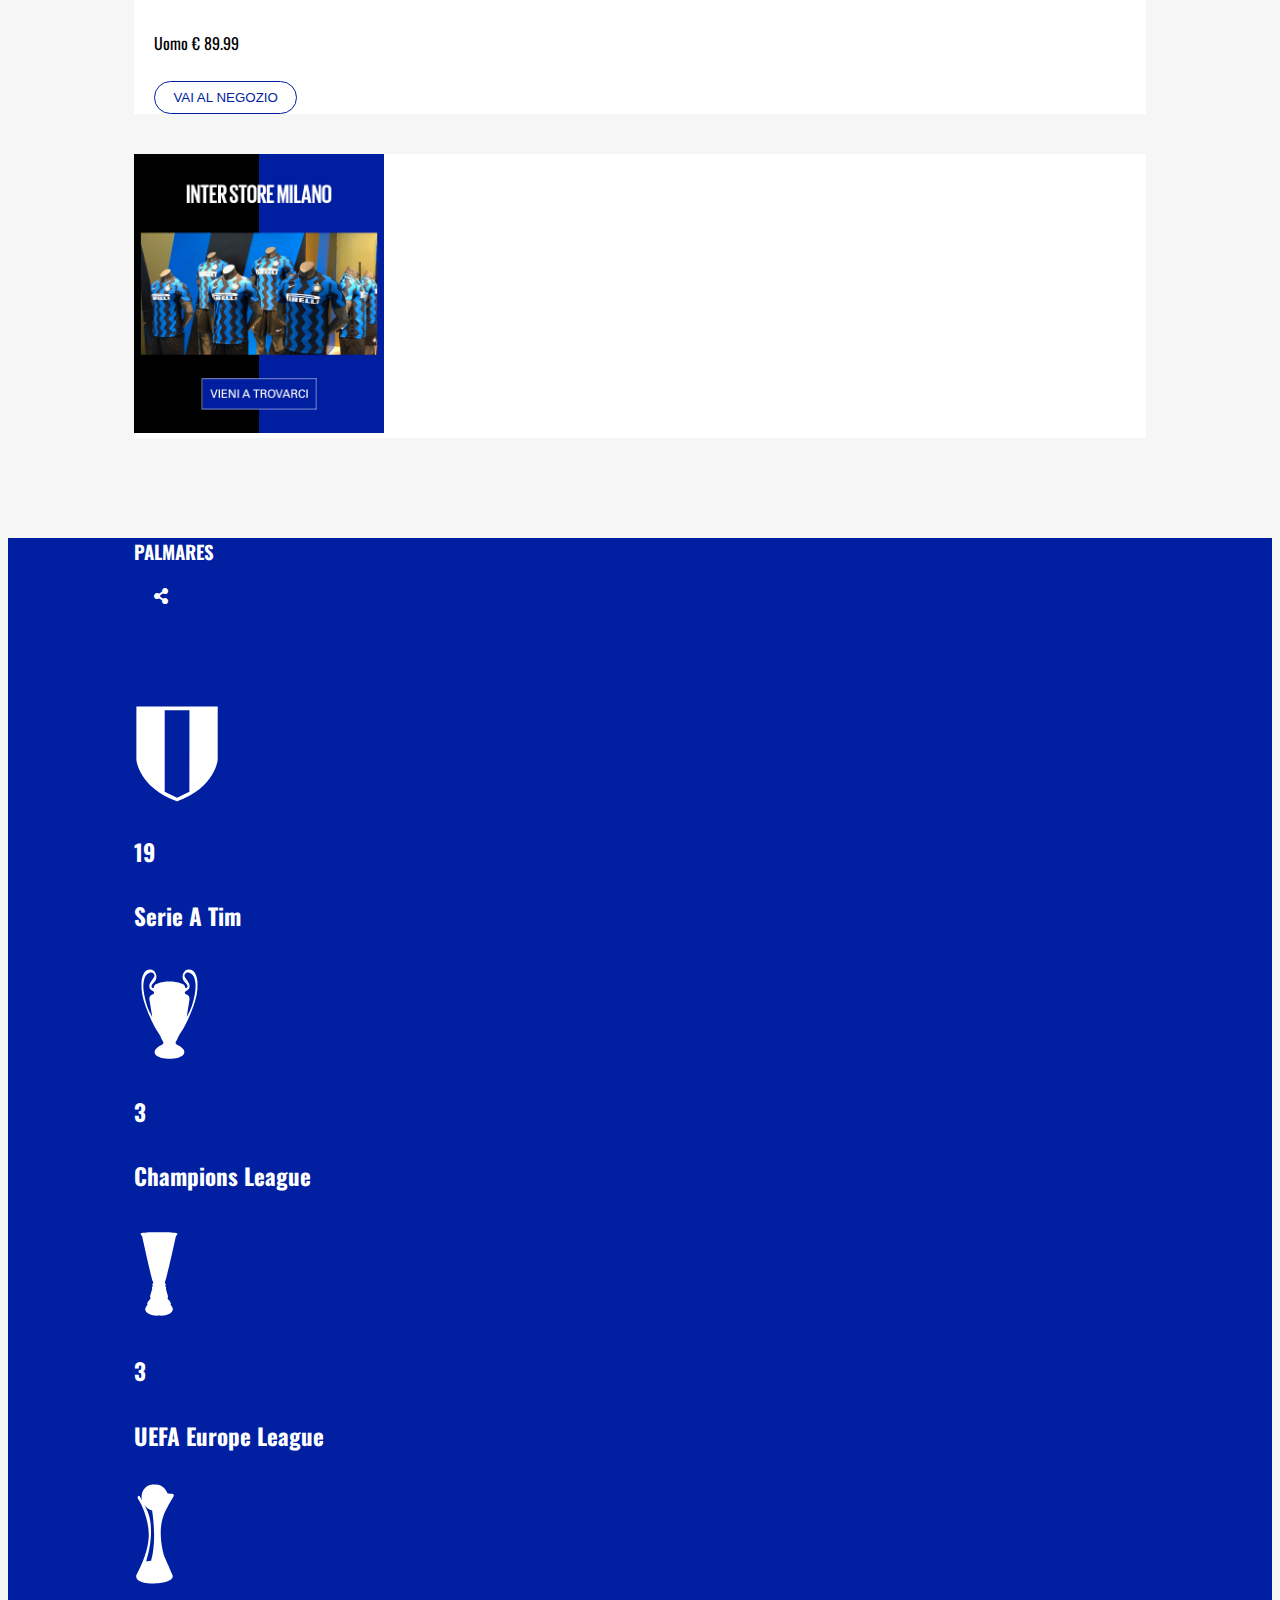
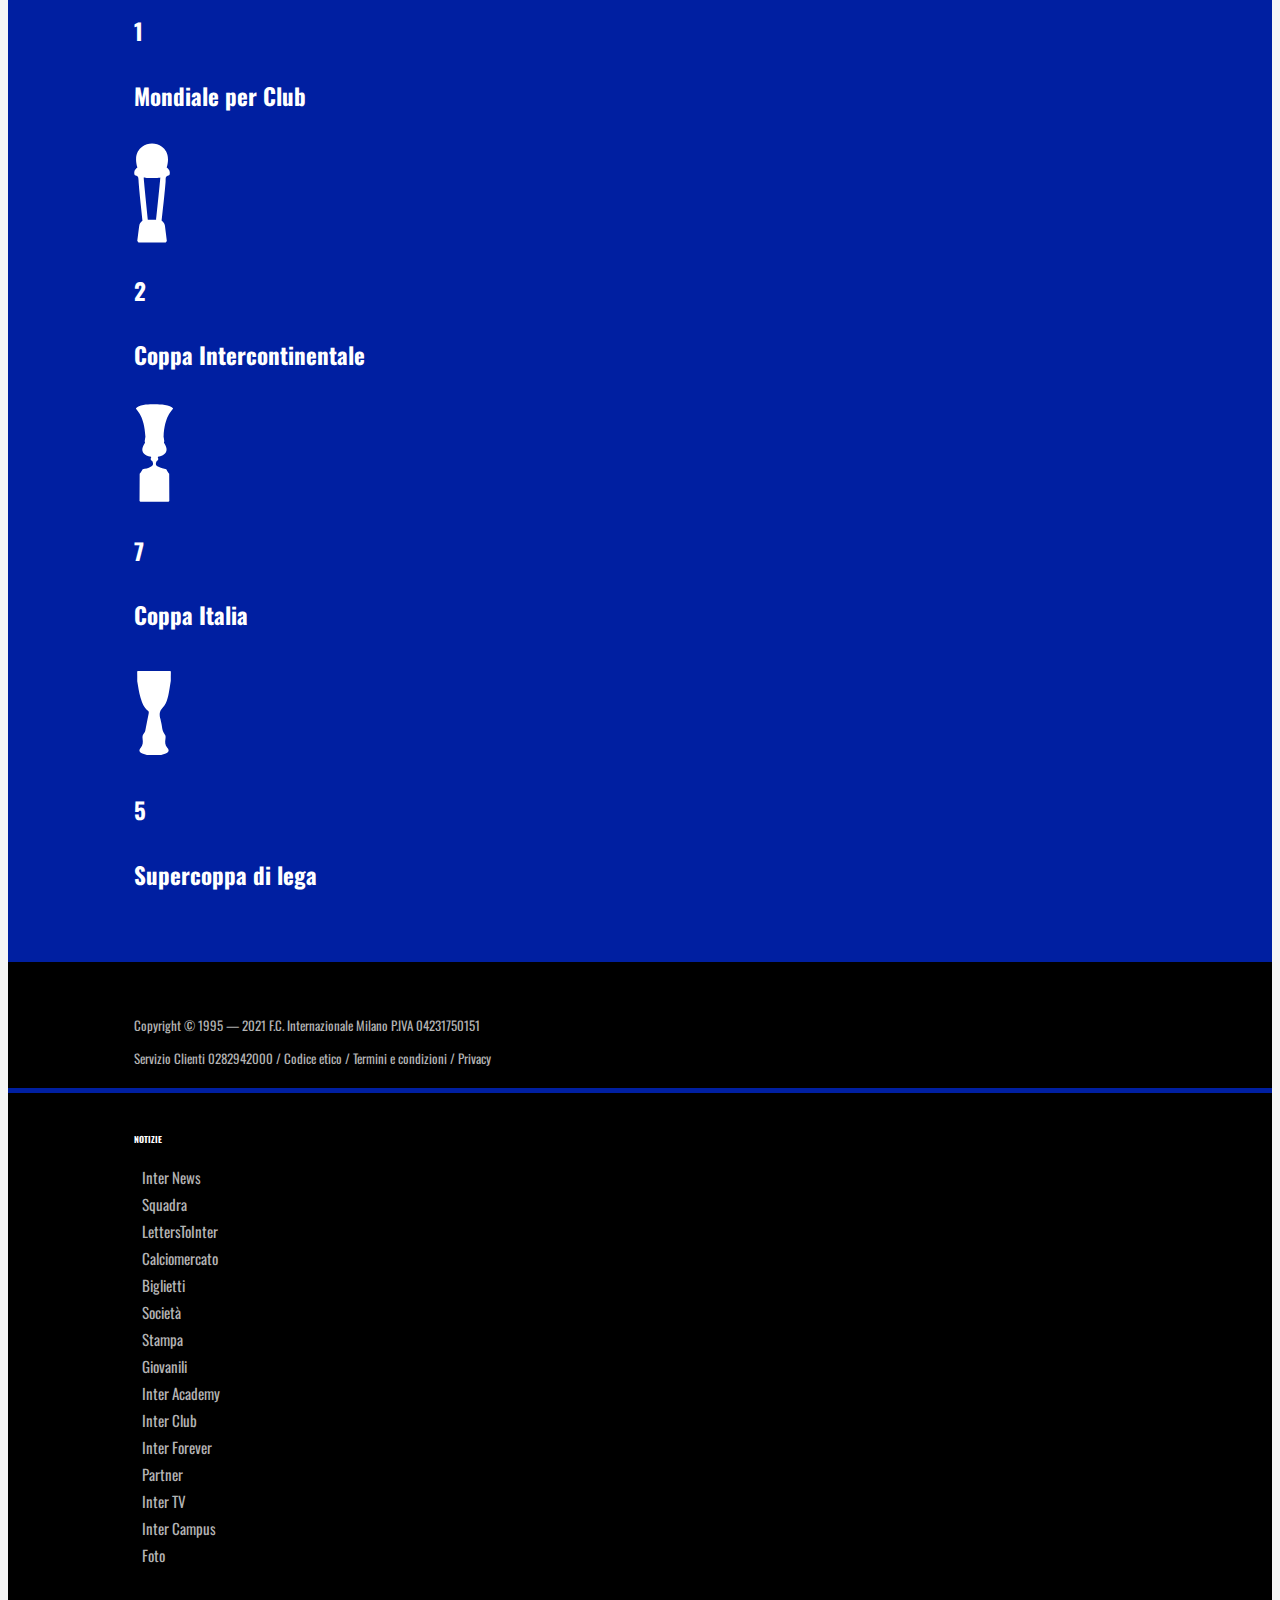
==== commit 8e23e701: "Refactoring" ====
--- a/index.html
+++ b/index.html
@@ -45,7 +45,7 @@
     </header>
 
     <main>
-        <!-- prima sezione hero  -->
+        <!-- prima sezione Hero  -->
         <section>  
             <div class="scudetto margin-bottom-20">
                 <img src="img/imscudetto19.jpeg" alt="Im Scudetto">
--- a/css/style.css
+++ b/css/style.css
@@ -83,7 +83,7 @@
 
 /* main  */
 
-main section {
+main section:not(section:first-child) {
     padding-bottom: 40px;
 }
 
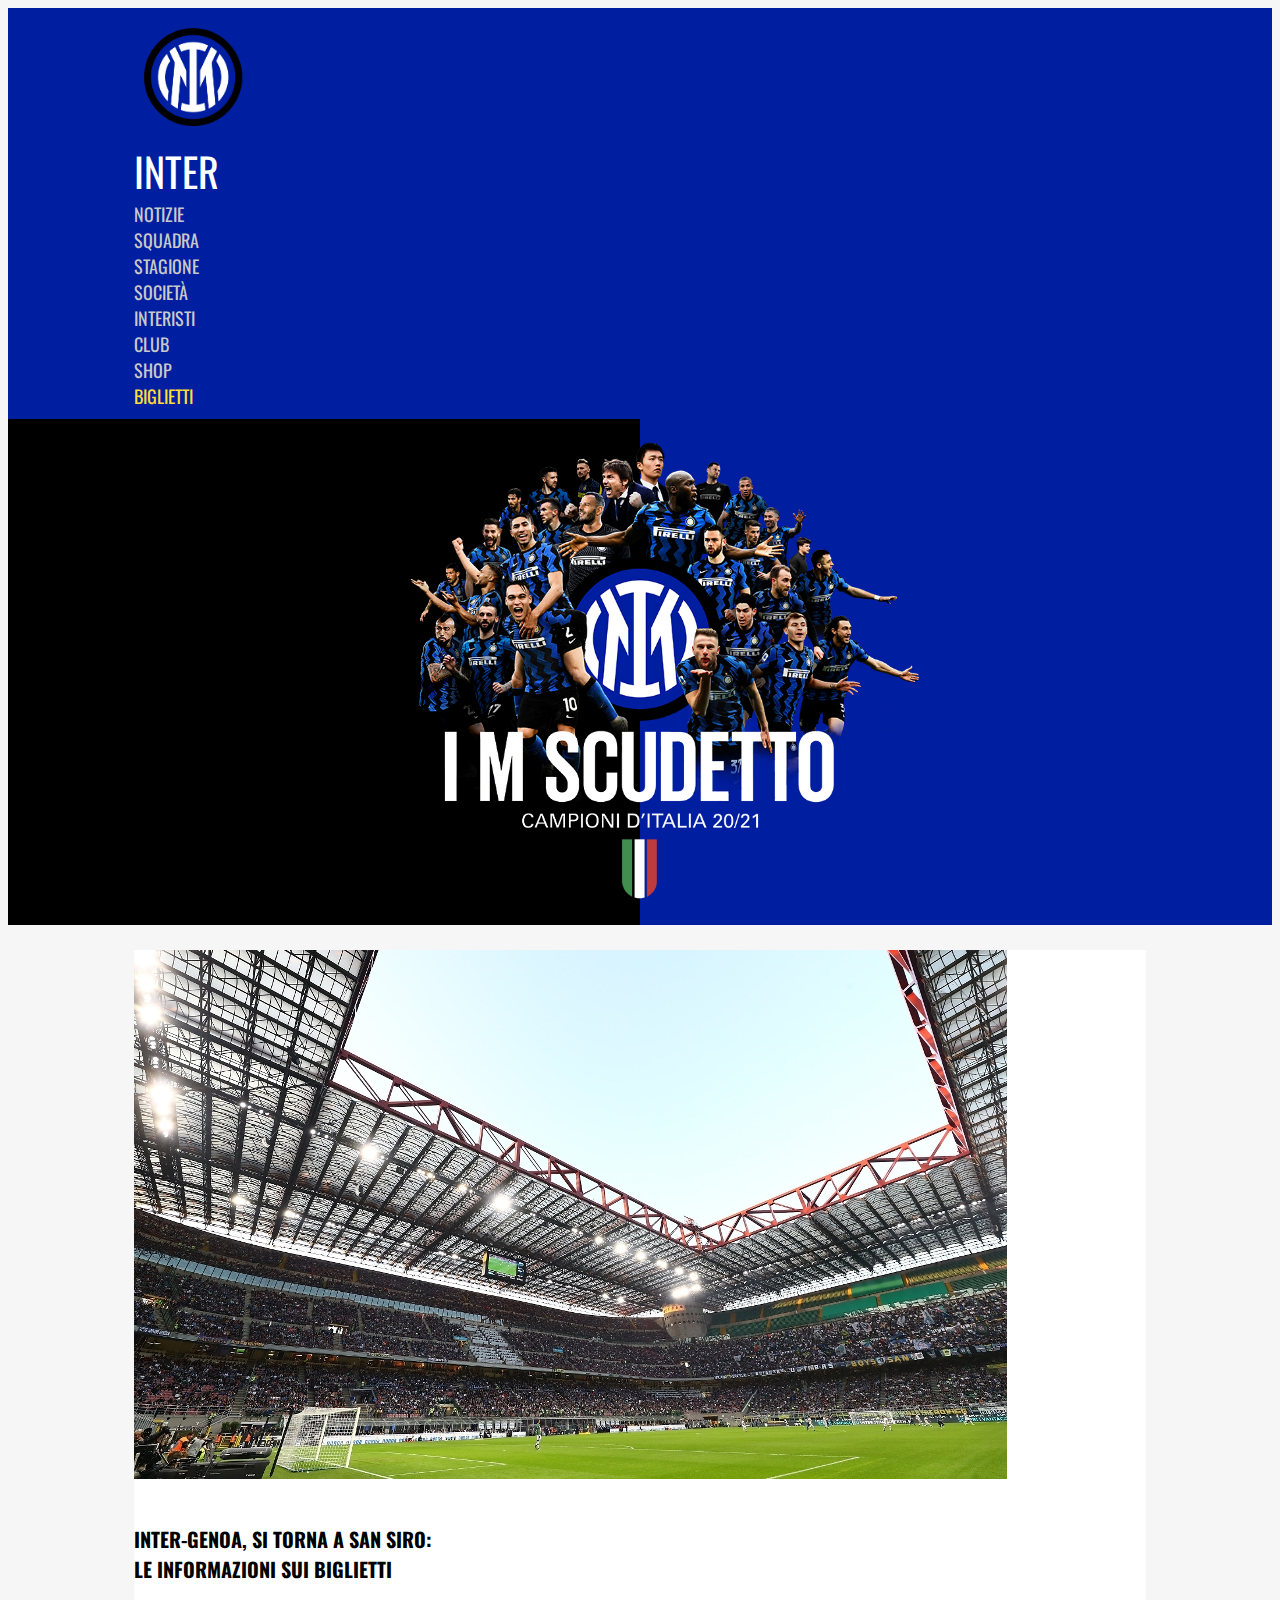
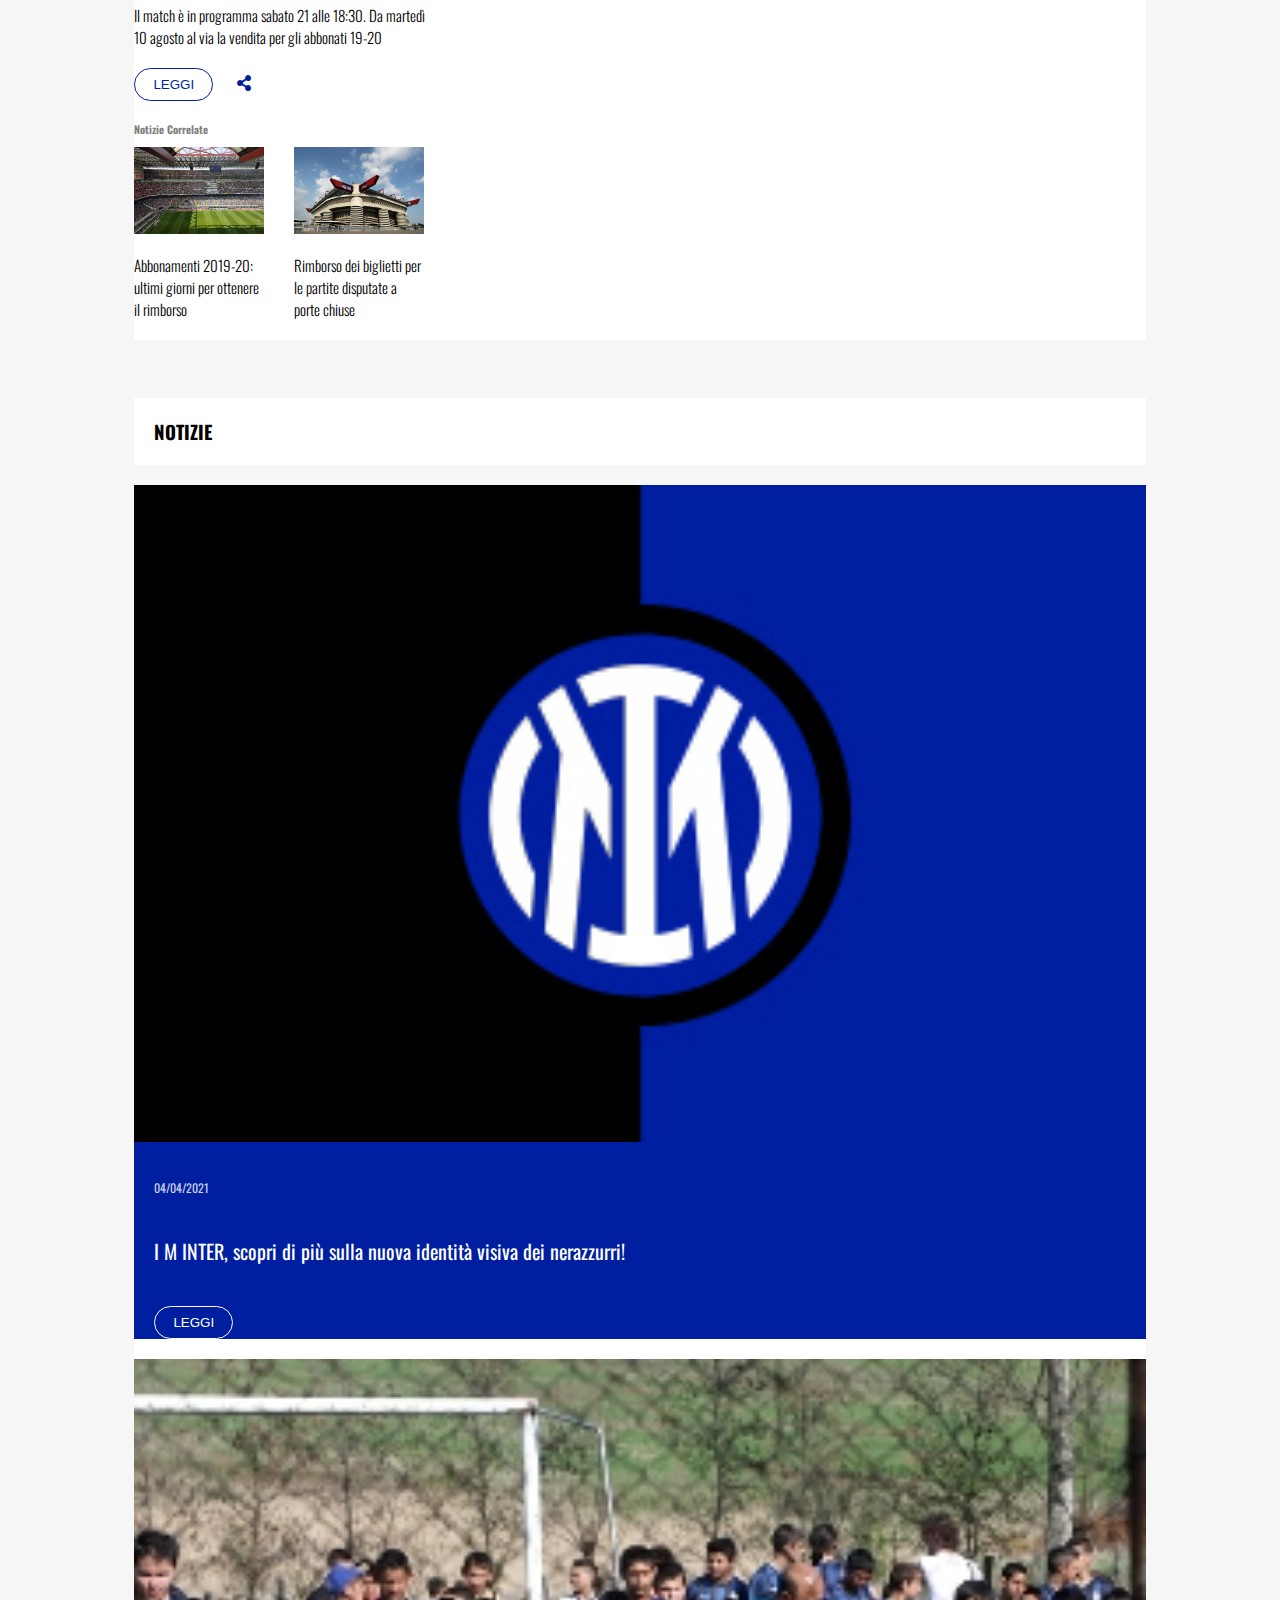
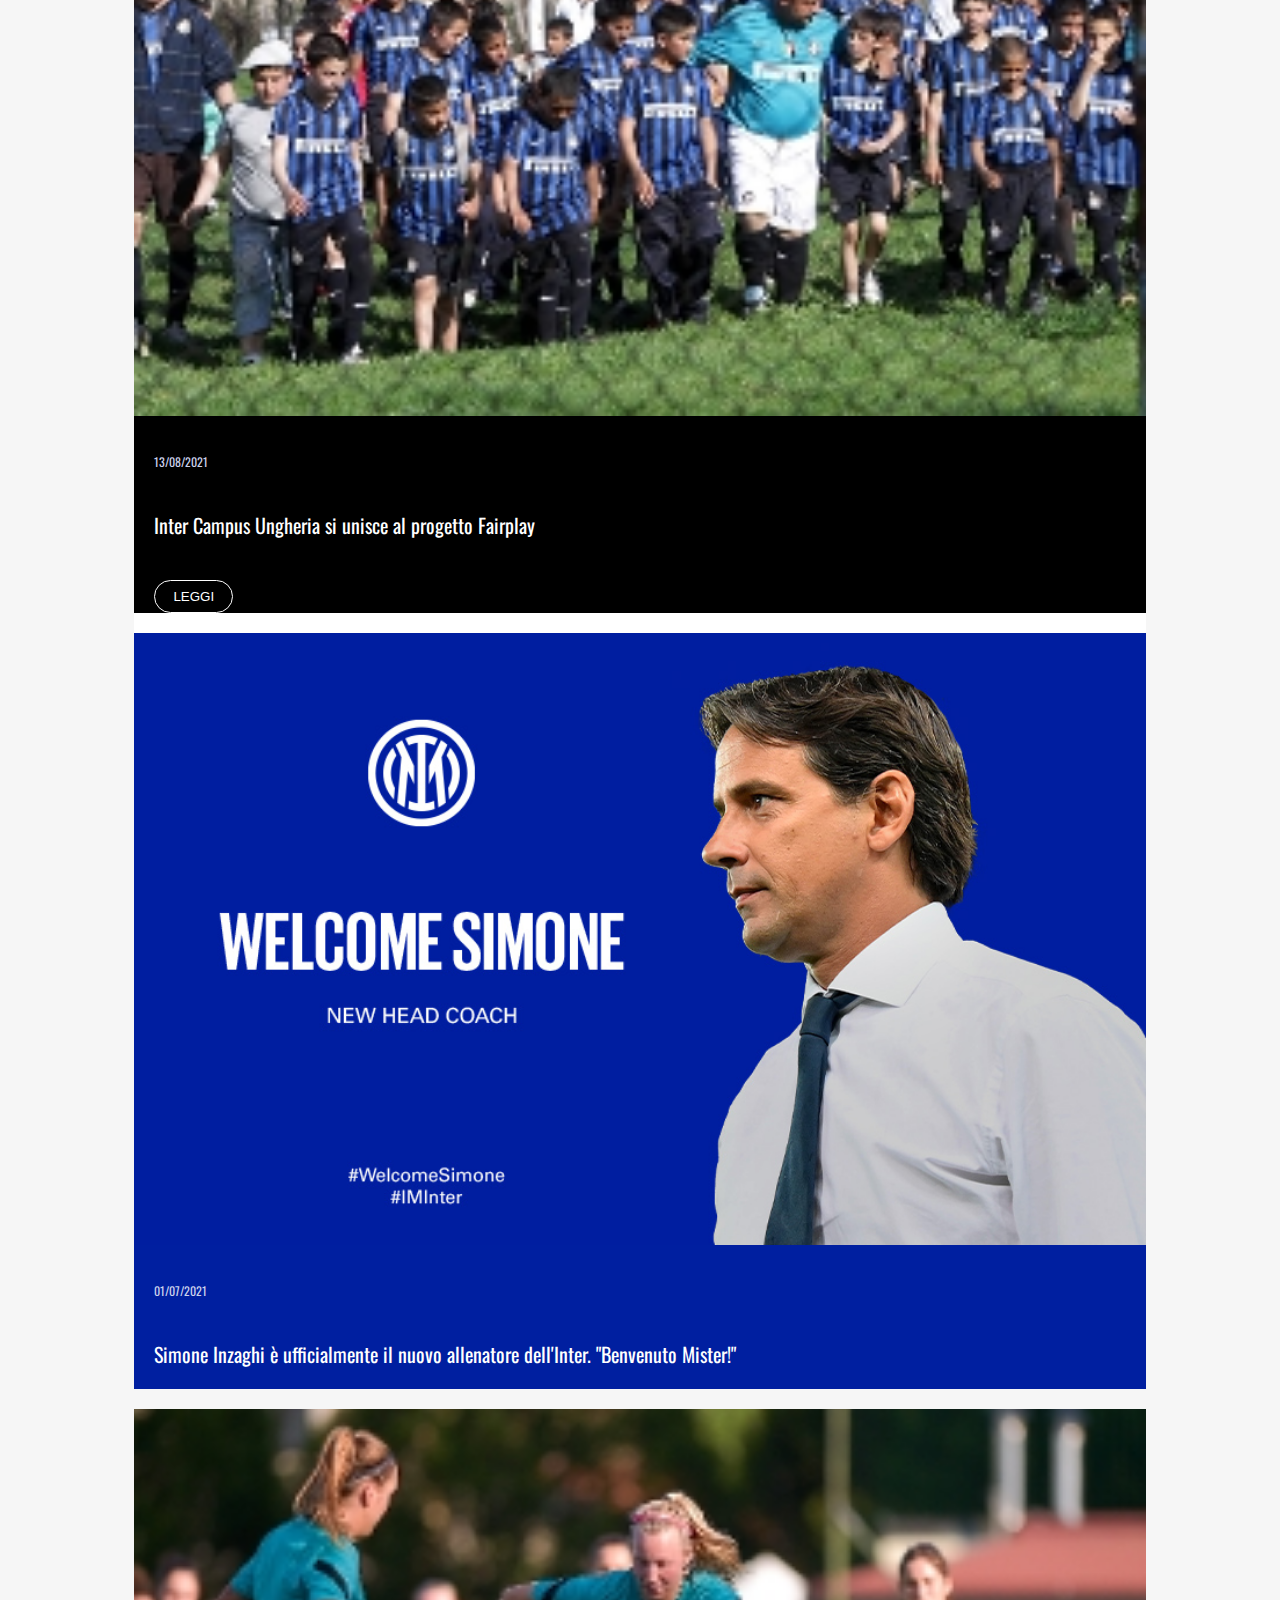
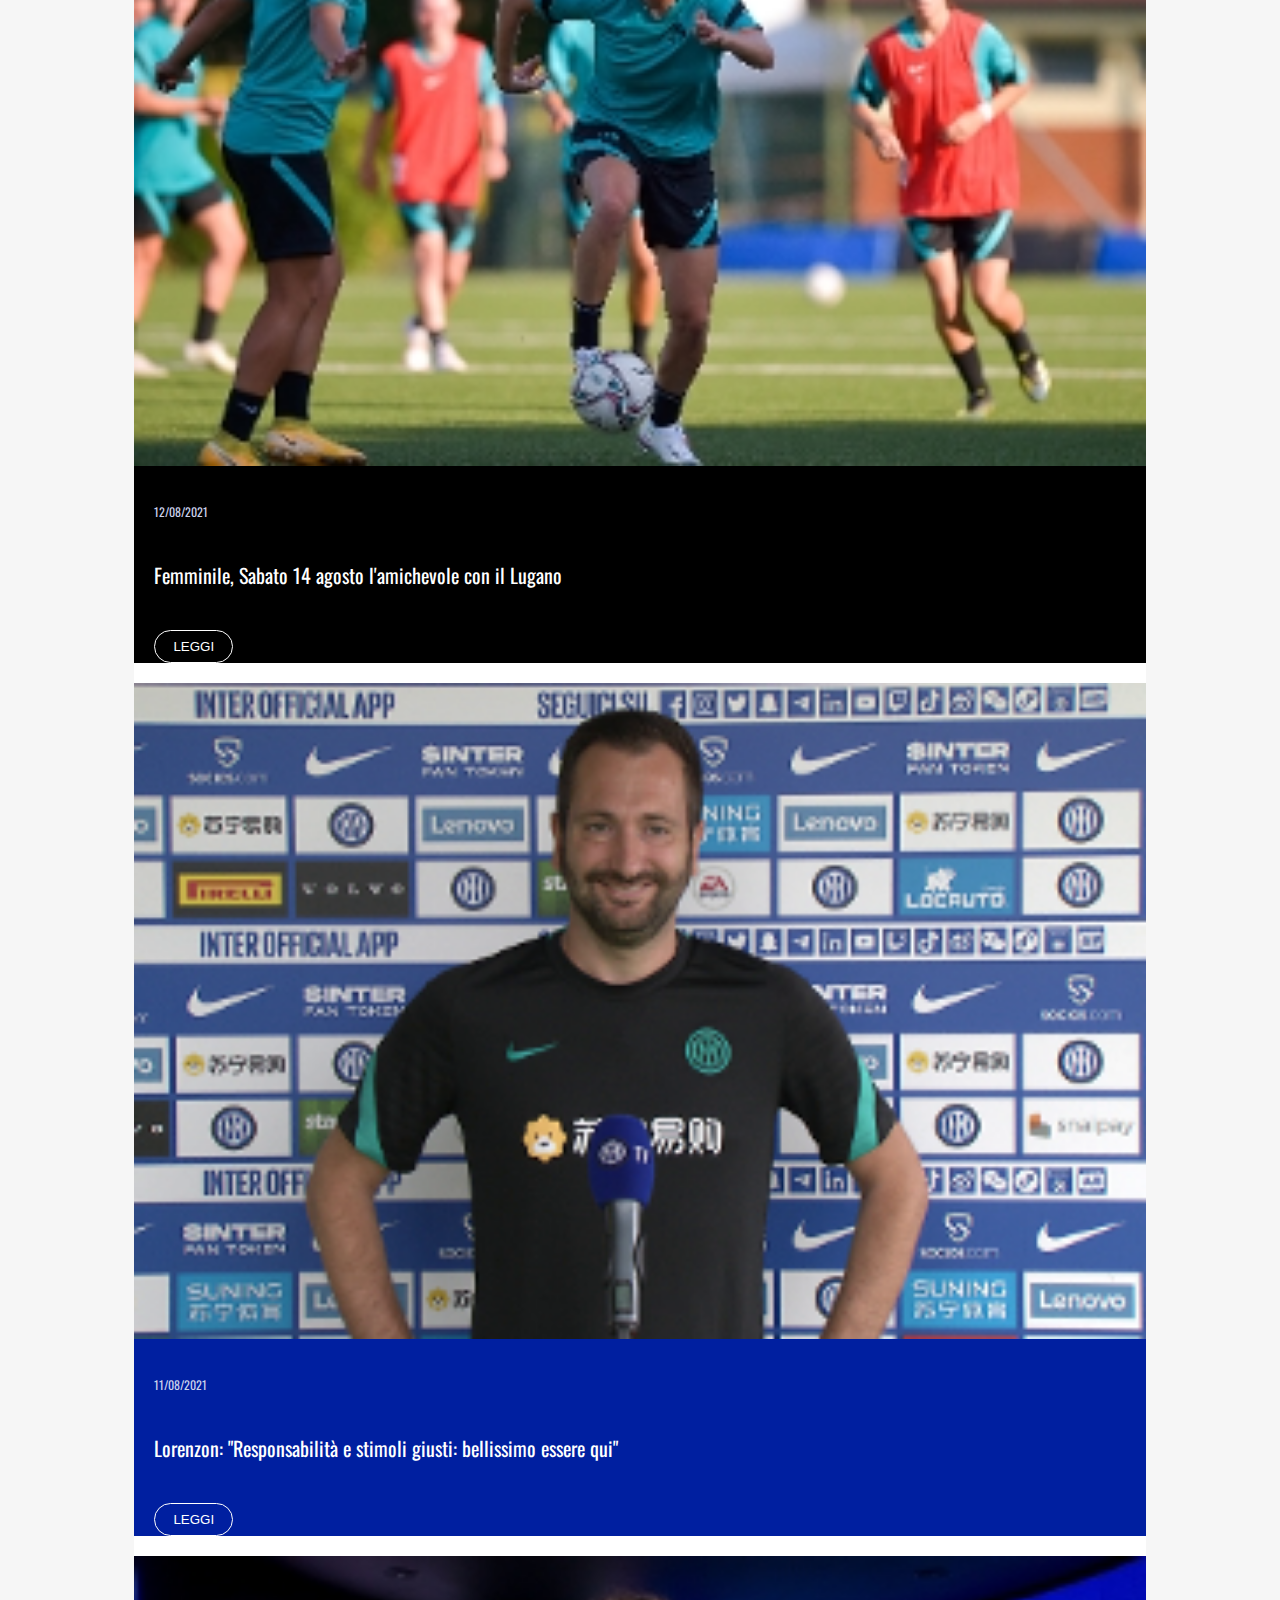
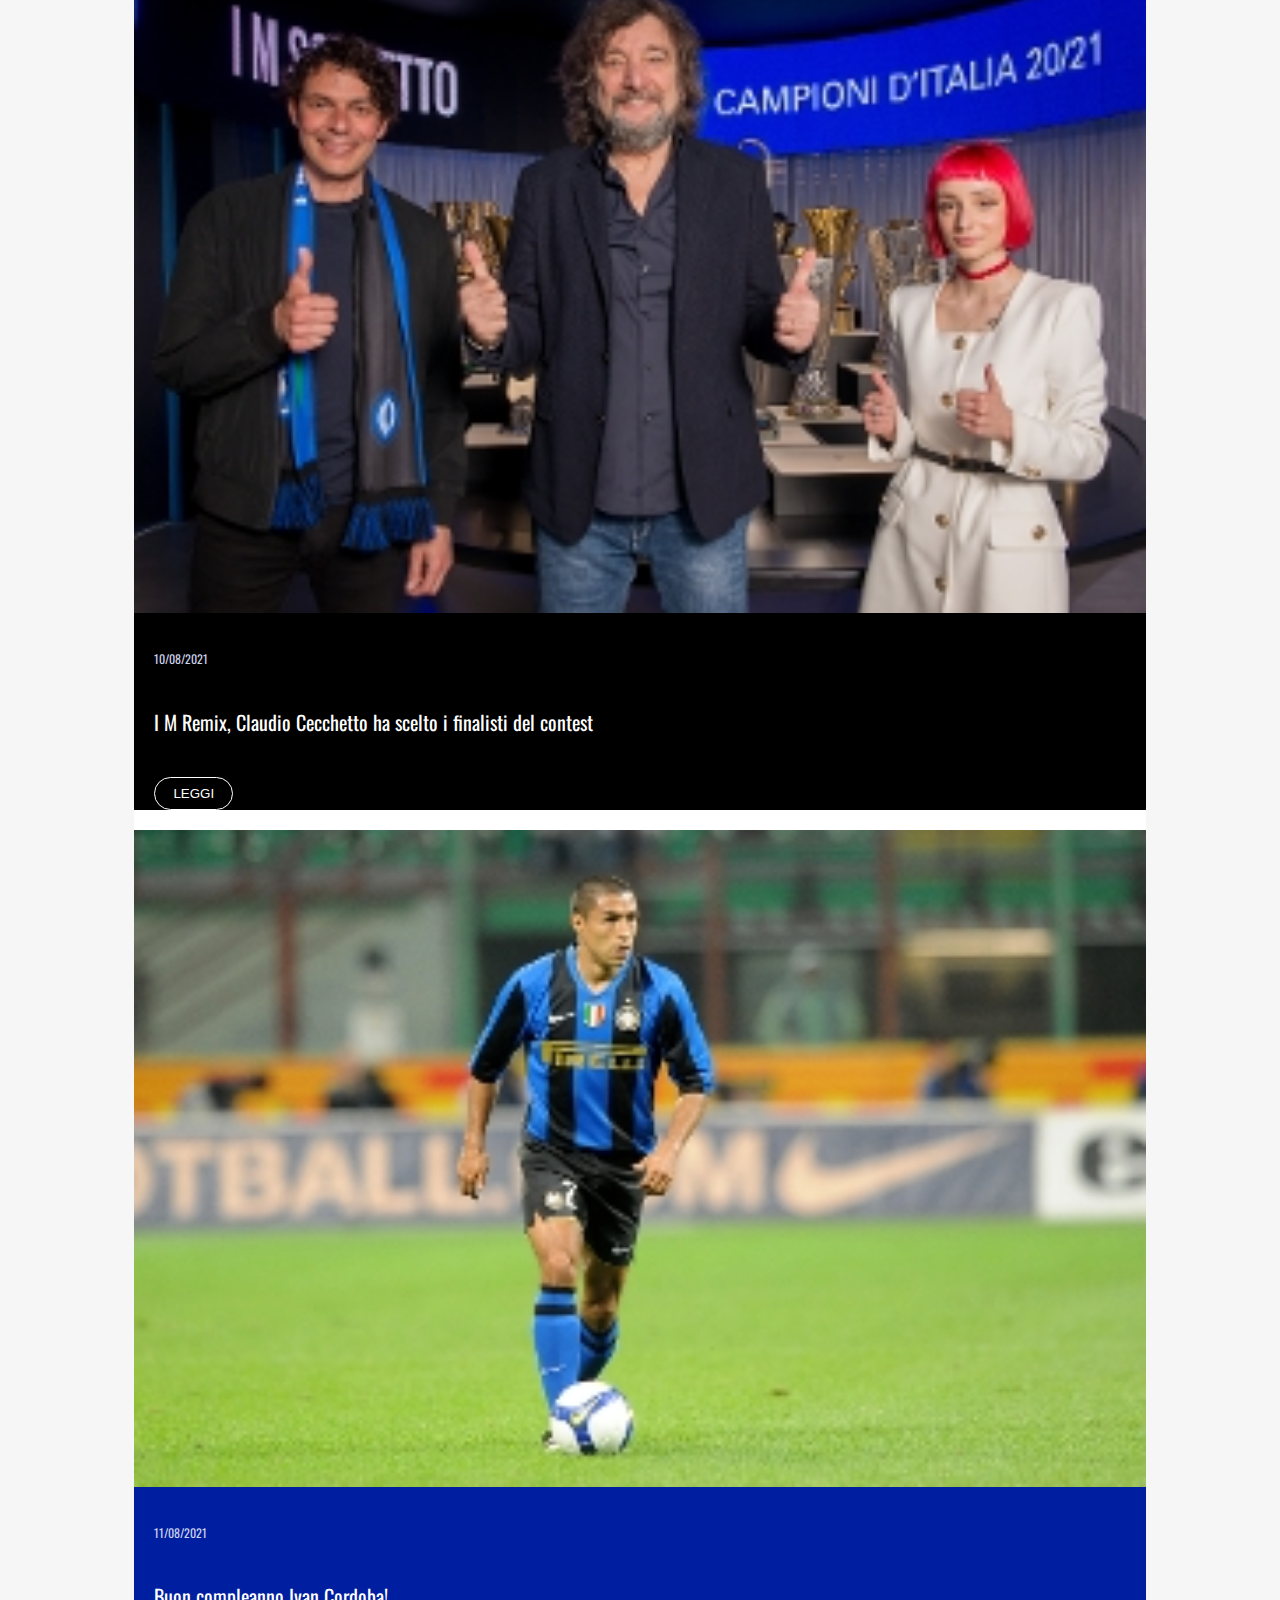
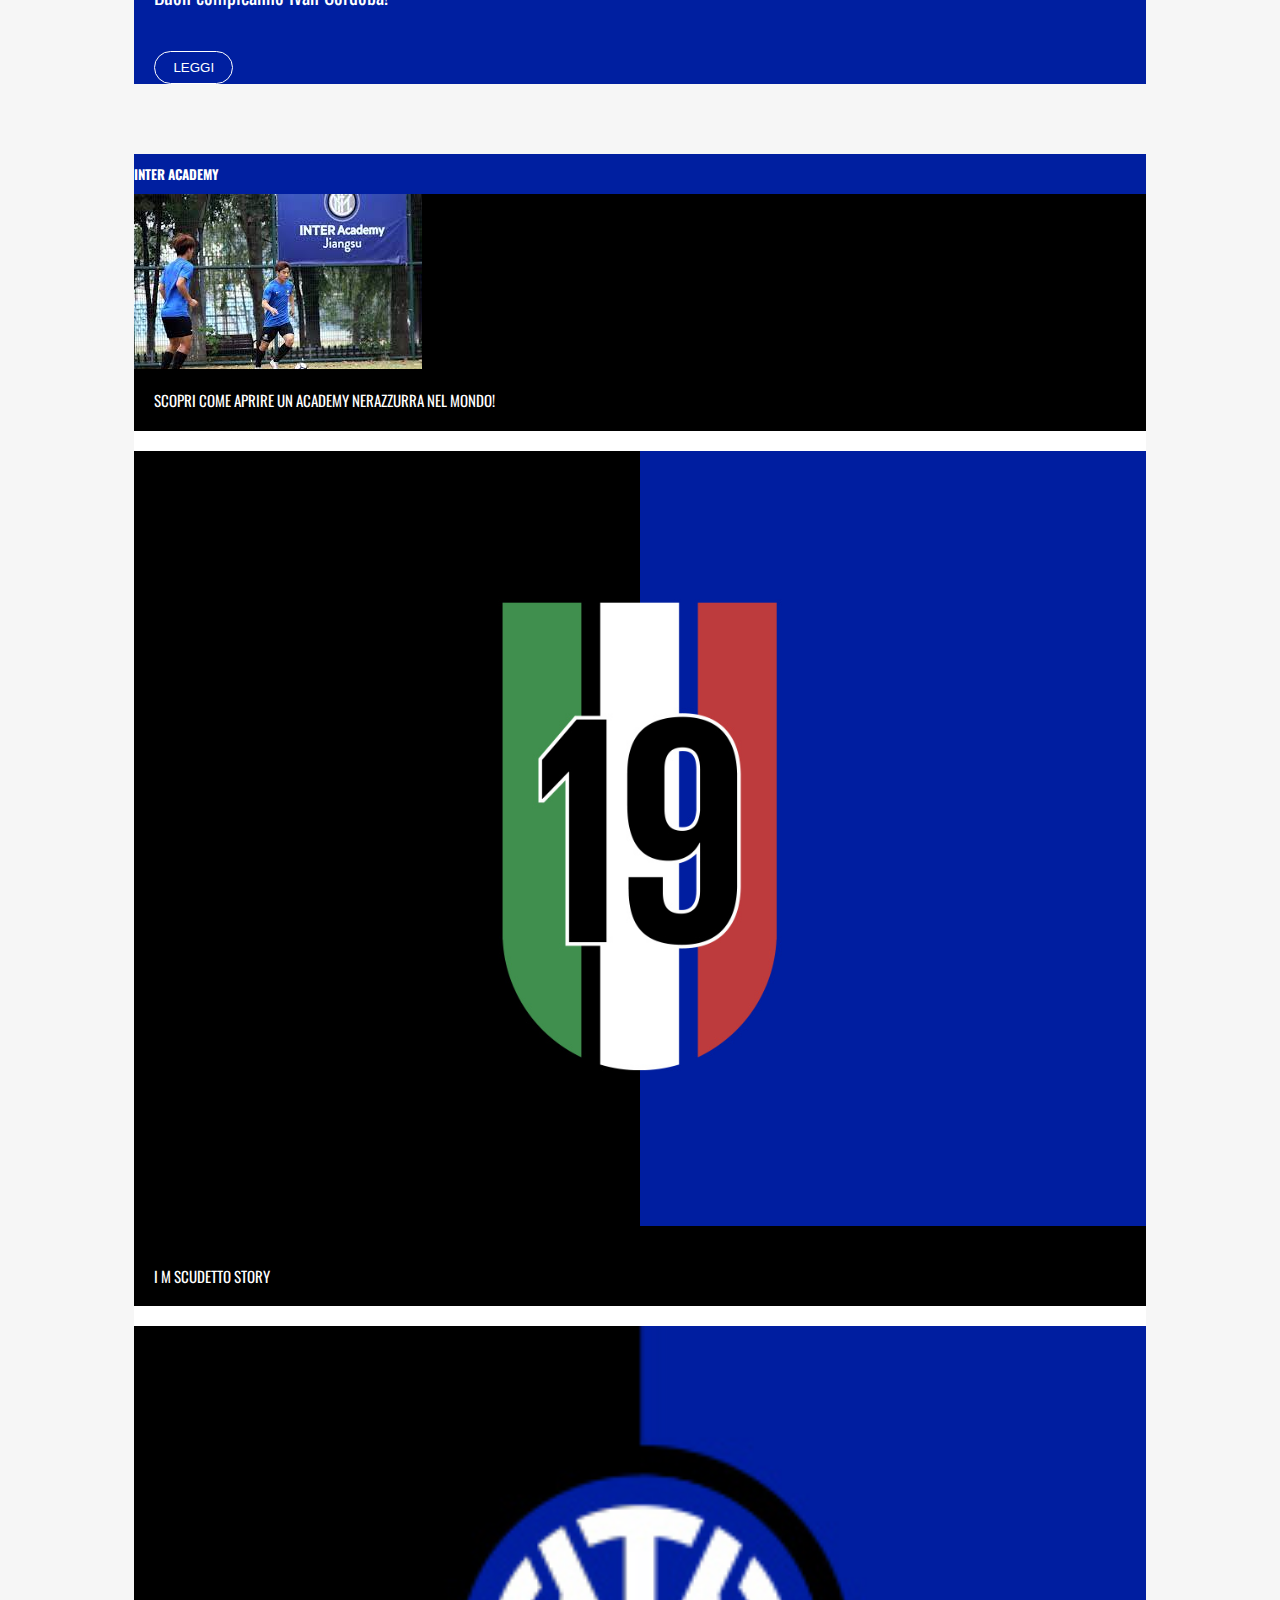
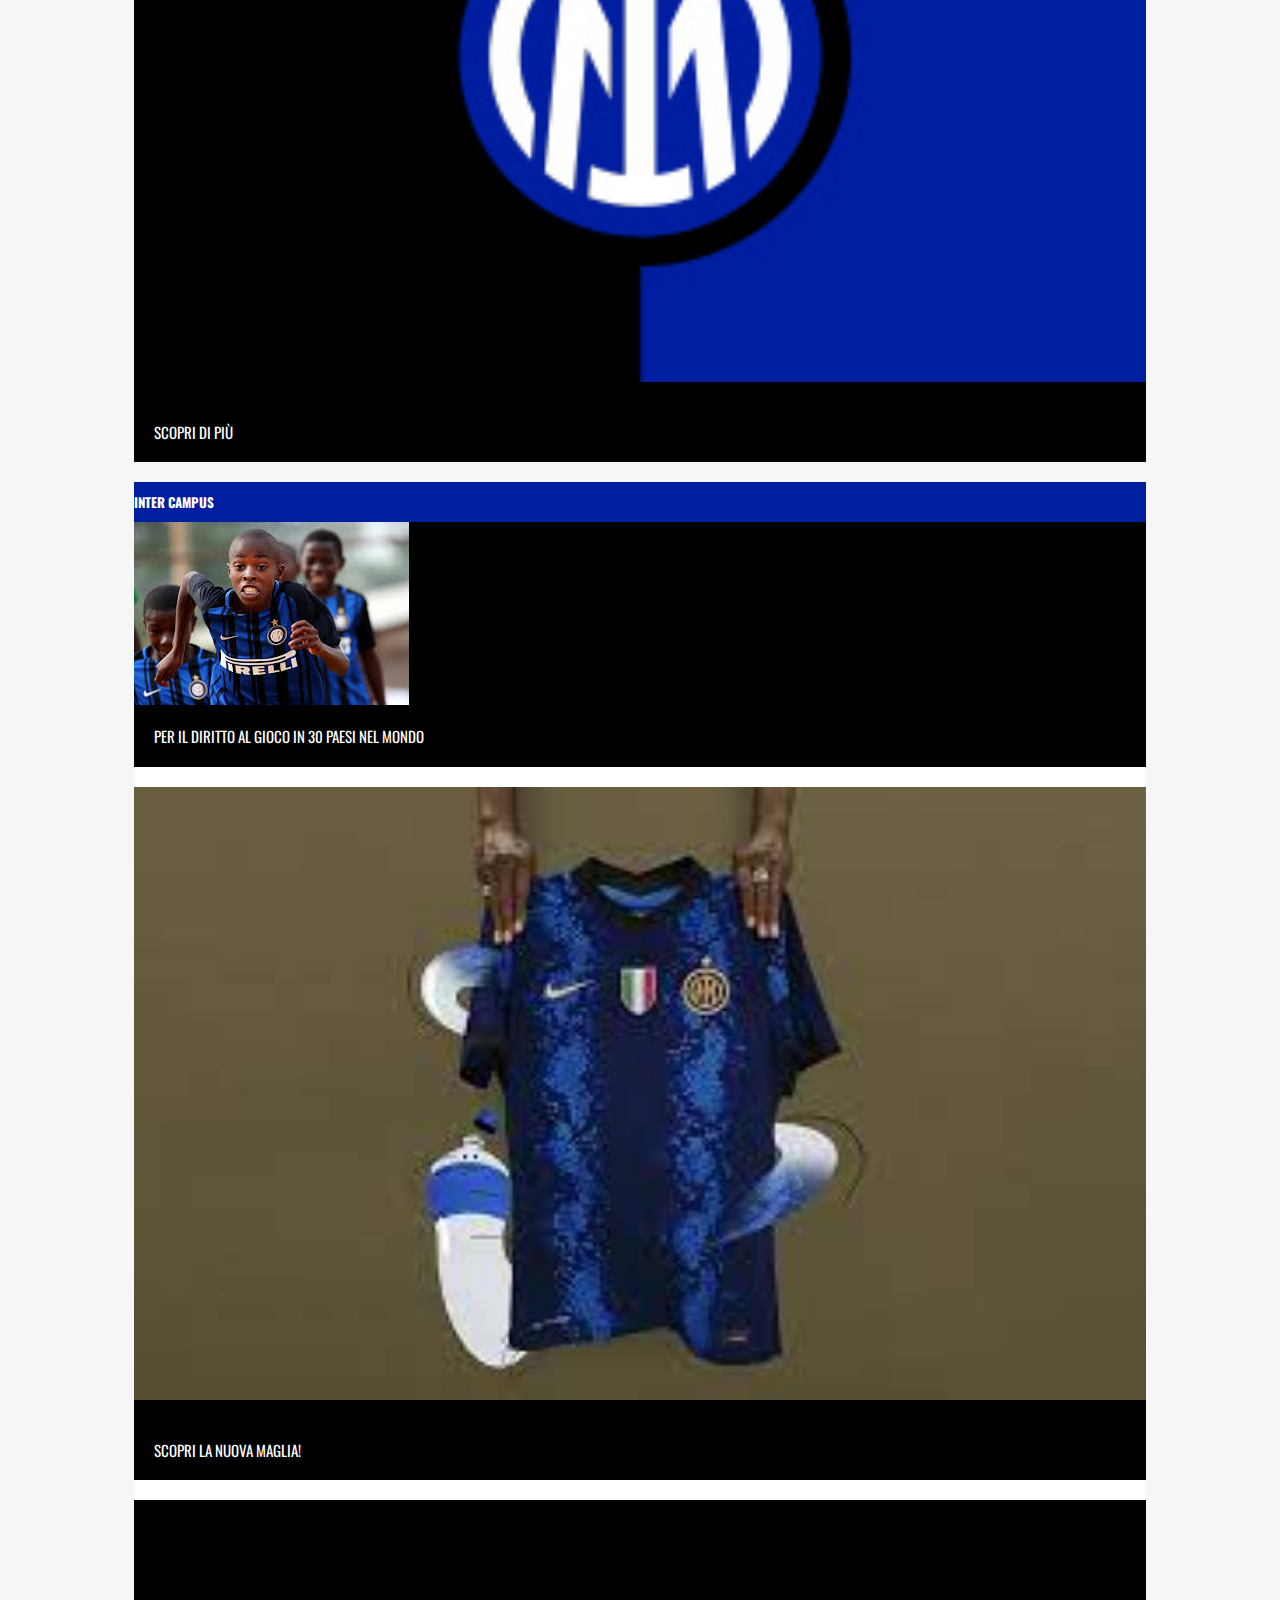
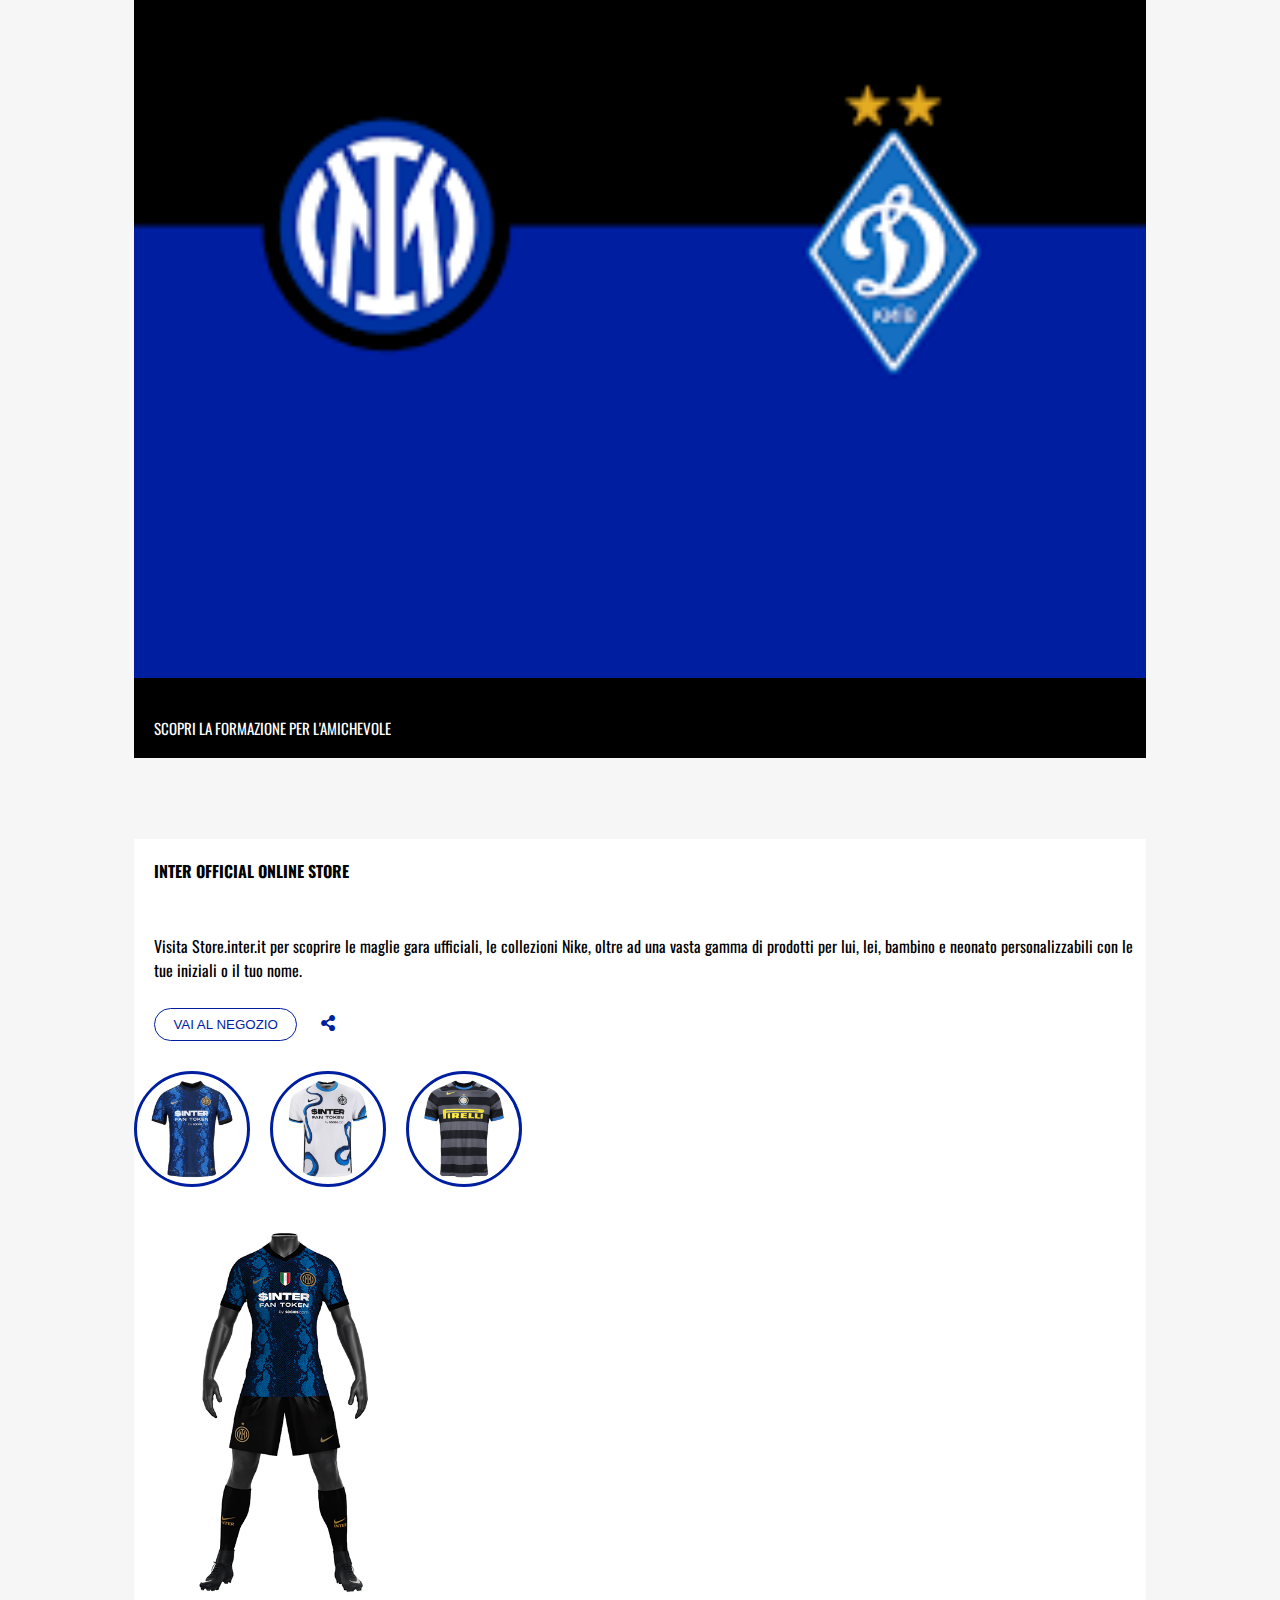
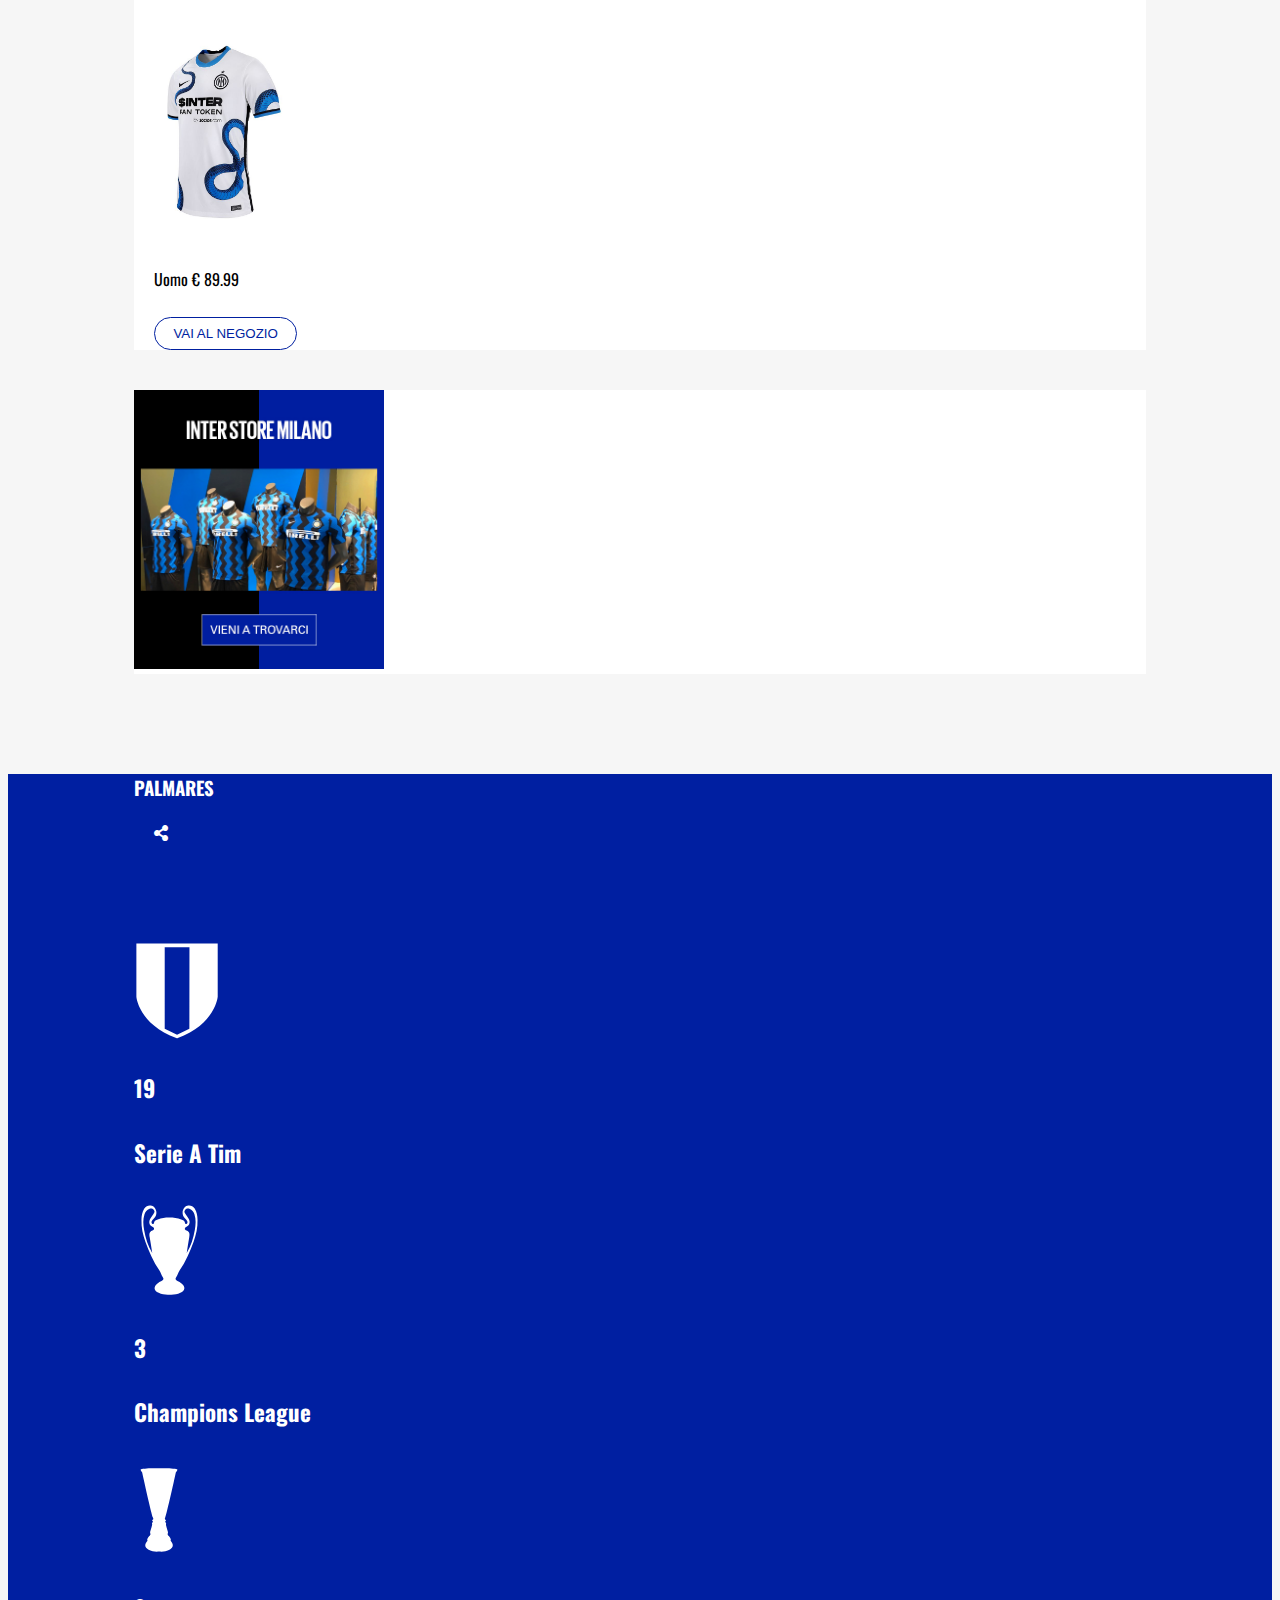
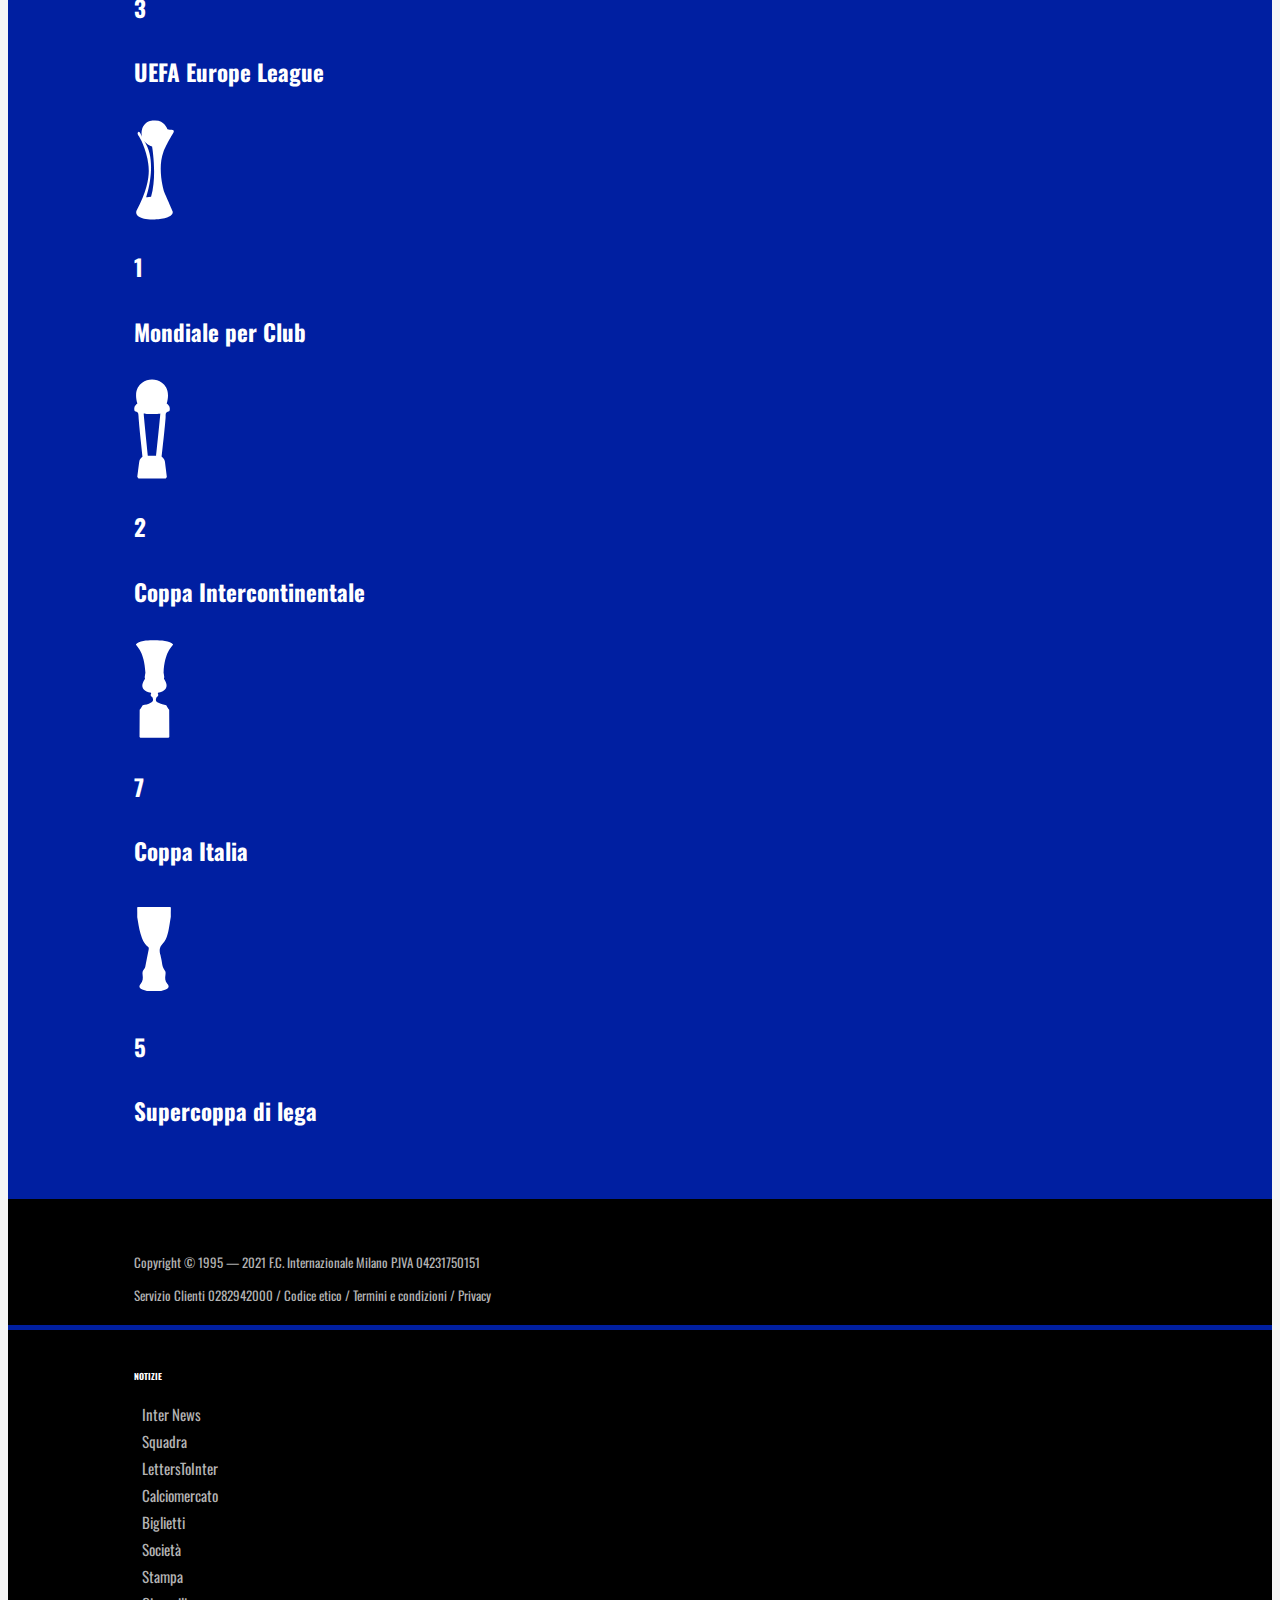
==== commit 7ad16ede: "Aggiunto header responsive" ====
--- a/index.html
+++ b/index.html
@@ -27,17 +27,45 @@
                         </div>
                         <span>INTER</span>
                     </div>
-                    <div class="col-12 col-md-9 d-flex justify-content-end align-items-baseline">
-                        <ul>
-                            <li><a href="">NOTIZIE</a></li>
-                            <li><a href="">SQUADRA</a></li>
-                            <li><a href="">STAGIONE</a></li>
-                            <li><a href="">SOCIETÀ</a></li>
-                            <li><a href="">INTERISTI</a></li>
-                            <li><a href="">INTER CLUB</a></li>
-                            <li><a href="">SHOP</a></li>
-                            <li><a href="">BIGLIETTI</a></li>
-                        </ul>
+                    <div class="col-12 col-md-9 d-flex flex-grow-1">
+                        <div class="container">
+                            <div class="row text-center justify-content-between">
+                                <div class="col-xs-12 col-md-6 col-lg-1">
+                                    <a href="">NOTIZIE</a>
+                                </div>
+                                <div class="col-xs-12 col-md-6 col-lg-1">
+                                    <a href="">SQUADRA</a>
+                                </div>
+                                <div class="col-xs-12 col-md-6 col-lg-1">
+                                    <a href="">STAGIONE</a> 
+                                </div>
+                                <div class="col-xs-12 col-md-6 col-lg-1">
+                                    <a href="">SOCIETÀ</a>
+                                </div>
+                                <div class="col-xs-12 col-md-6 col-lg-1">
+                                    <a href="">INTERISTI</a>
+                                </div>
+                                <div class="col-xs-12 col-md-6 col-lg-1">
+                                    <a href="">CLUB</a>
+                                </div>
+                                <div class="col-xs-12 col-md-6 col-lg-1">
+                                    <a href="">SHOP</a>
+                                </div>
+                                <div class="col-xs-12 col-md-6 col-lg-1">
+                                    <a href="">BIGLIETTI</a>
+                                </div>
+                                                                
+
+                                    <!-- <li><a href="">NOTIZIE</a></li>
+                                    <li><a href="">SQUADRA</a></li>
+                                    <li><a href="">STAGIONE</a></li>
+                                    <li><a href="">SOCIETÀ</a></li>
+                                    <li><a href="">INTERISTI</a></li>
+                                    <li><a href="">INTER CLUB</a></li>
+                                    <li><a href="">SHOP</a></li>
+                                    <li><a href="">BIGLIETTI</a></li> -->
+                            </div>
+                        </div> 
                     </div>
                 </div>
             </div>
@@ -323,7 +351,7 @@
                             </div>    
                             <div class="col-12 col-md-6 col-lg-1">
                                 <div class="palmares text-center">
-                                    <div class="palmares-img">
+                                    <div class="palmares-img margin-bottom-20">
                                         <img src="img/championsleague.svg" alt="Champions League">
                                     </div>
                                     <h4>3</h4> 
@@ -332,7 +360,7 @@
                             </div>
                             <div class="col-12 col-md-6 col-lg-1">
                                 <div class="palmares text-center">
-                                    <div class="palmares-img">
+                                    <div class="palmares-img margin-bottom-20">
                                         <img src="img/uefael.svg" alt="UEFA Europe League">
                                     </div>
                                     <h4>3</h4> 
@@ -341,7 +369,7 @@
                             </div>
                             <div class="col-12 col-md-6 col-lg-1">
                                 <div class="palmares text-center">
-                                    <div class="palmares-img">
+                                    <div class="palmares-img margin-bottom-20">
                                         <img src="img/mondialeclub.svg" alt="Mondiale per Club">
                                     </div>
                                     <h4>1</h4> 
@@ -350,7 +378,7 @@
                             </div>
                             <div class="col-12 col-md-6 col-lg-1">
                                 <div class="palmares text-center">
-                                    <div class="palmares-img">
+                                    <div class="palmares-img margin-bottom-20">
                                         <img src="img/intercontinentale.svg" alt="Coppa Intercontinentale">
                                     </div>
                                     <h4>2</h4> 
@@ -359,7 +387,7 @@
                             </div>
                             <div class="col-12 col-md-6 col-lg-1">
                                 <div class="palmares text-center">
-                                    <div class="palmares-img">
+                                    <div class="palmares-img margin-bottom-20">
                                         <img src="img/coppaitalia.svg" alt="Coppa Italia">
                                     </div>
                                     <h4>7</h4> 
@@ -368,7 +396,7 @@
                             </div>
                             <div class="col-12 col-md-6 col-lg-1">
                                 <div class="palmares text-center">
-                                    <div class="palmares-img">
+                                    <div class="palmares-img margin-bottom-20">
                                         <img src="img/supercoppalega.svg" alt="Supercoppa di lega">
                                     </div>
                                     <h4>5</h4> 
--- a/css/style.css
+++ b/css/style.css
@@ -37,9 +37,12 @@
     padding: 10px 0;
 }
 
+header .container div:last-child {
+    font-size: 18px;
+}
 .logo-container {
-    max-width: 50px;
-    margin-right: 5px;
+    max-width: 100px;
+    margin: 10px;
 }
 
 .logo-container img {
@@ -49,35 +52,19 @@
 header span {
     vertical-align: middle;
     color: white;
-    font-size: 25px;
-}
-
-header .col-9 {
-    padding: 10px 0;
-    display: flex;
-    align-items: center;
-}
-
-header ul {
-    margin: 0;
-}
-
-header ul li {
-    list-style: none;
-    display: inline-block;
-    margin-right: 10px;
-}
-
-header ul li a {
+    font-size: 40px;
+}
+
+header a {
     text-decoration: none;
     color: #C9C9C9;
 }
 
-header ul li:last-child a {
+header .col-xs-12:last-child a {
     color: #FFDC3B;
 }
 
-header .col-9 ul li a:hover{
+header .col-xs-12 a:hover{
     color: white;
 }
 
@@ -295,7 +282,7 @@
     max-height: 100px;
     border-radius: 50%;
     border: 3px solid #001FA0;
-    margin: 30px;
+    margin: 20px 20px 0px 0px;
     overflow: hidden;
     padding: 5px;
 }
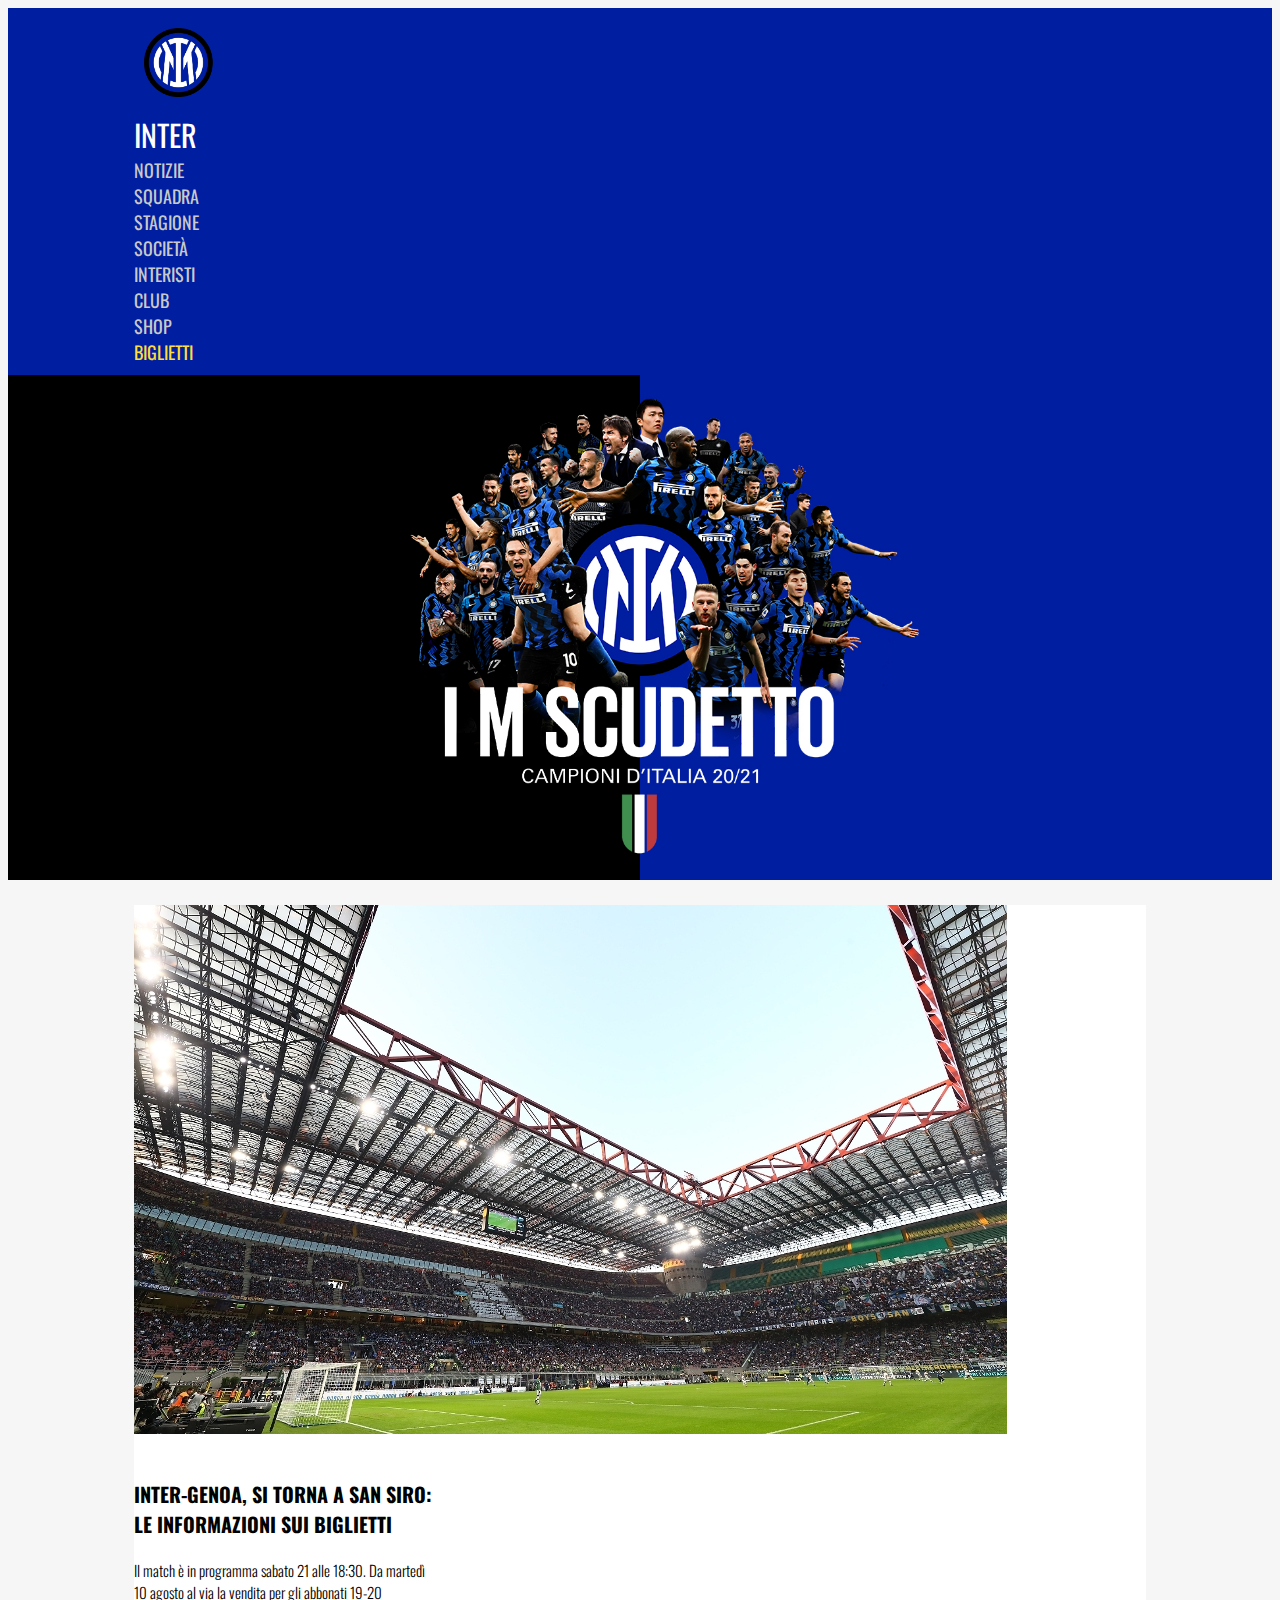
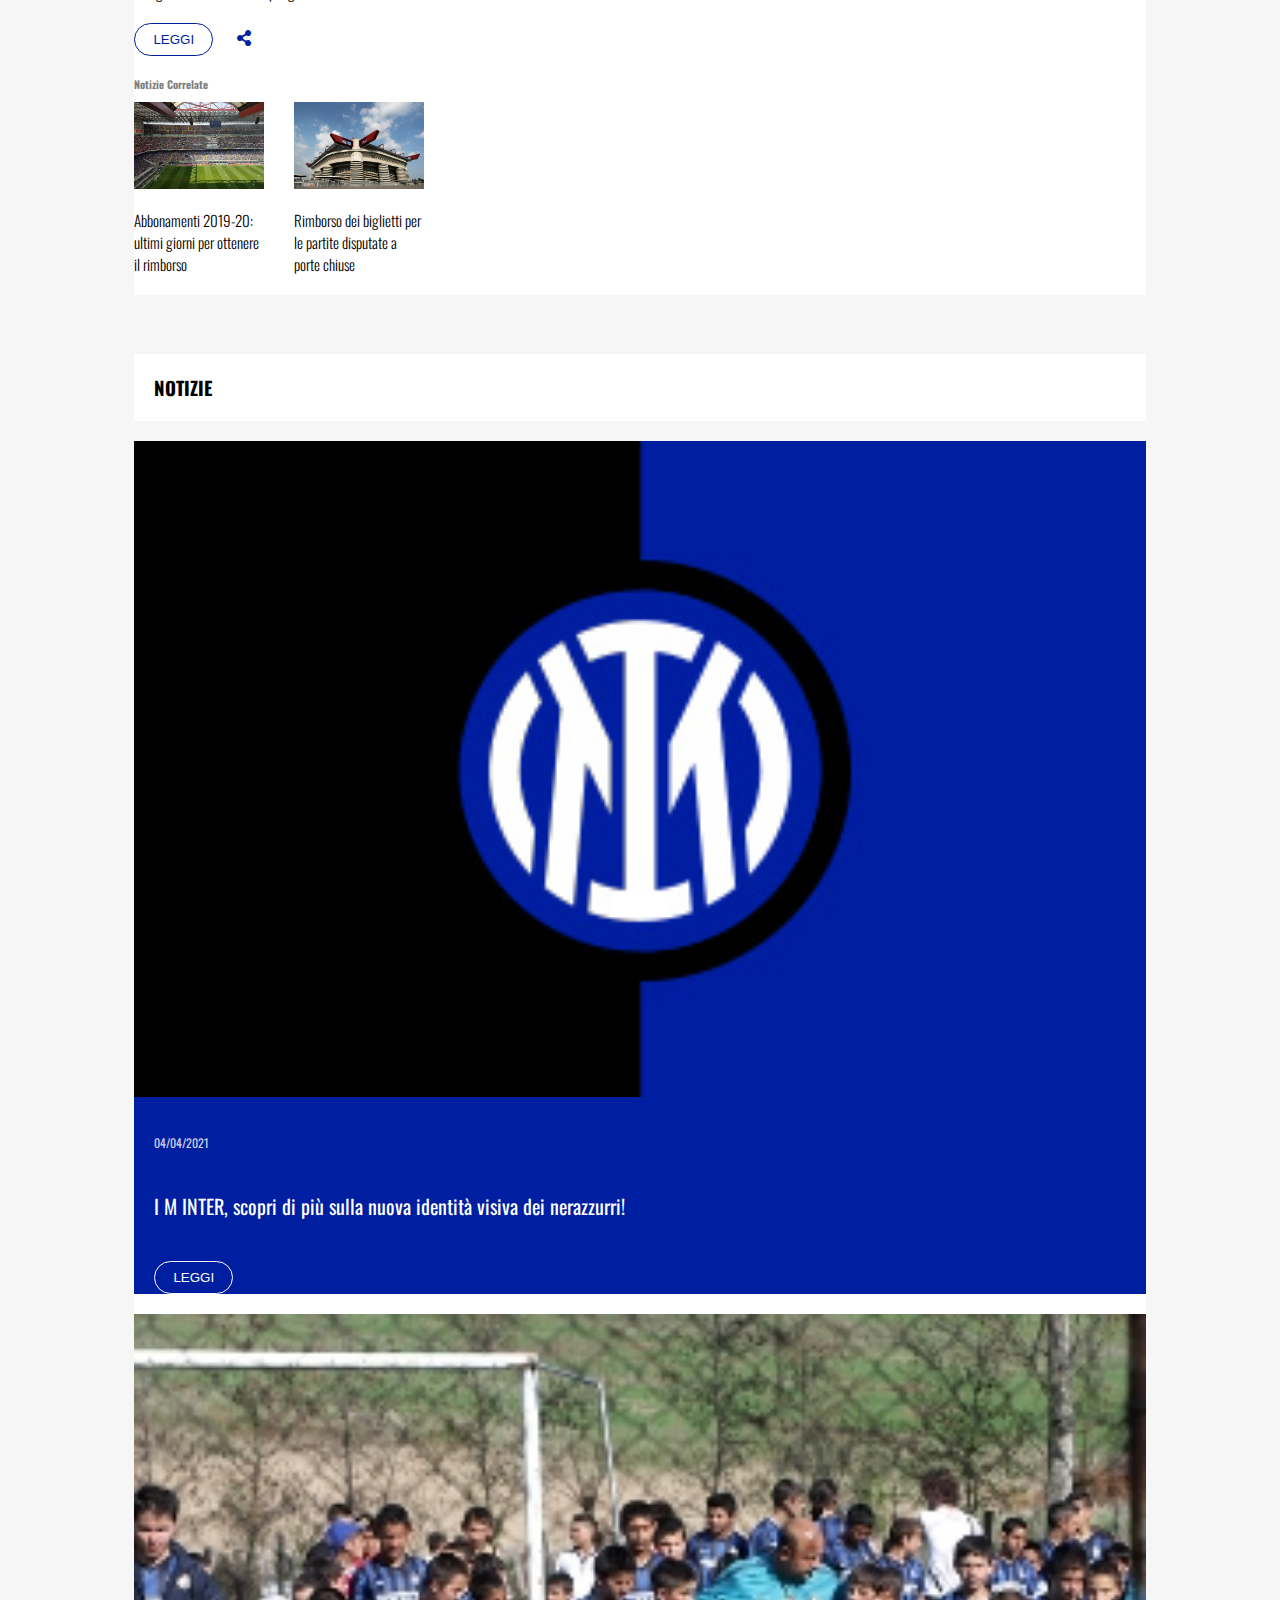
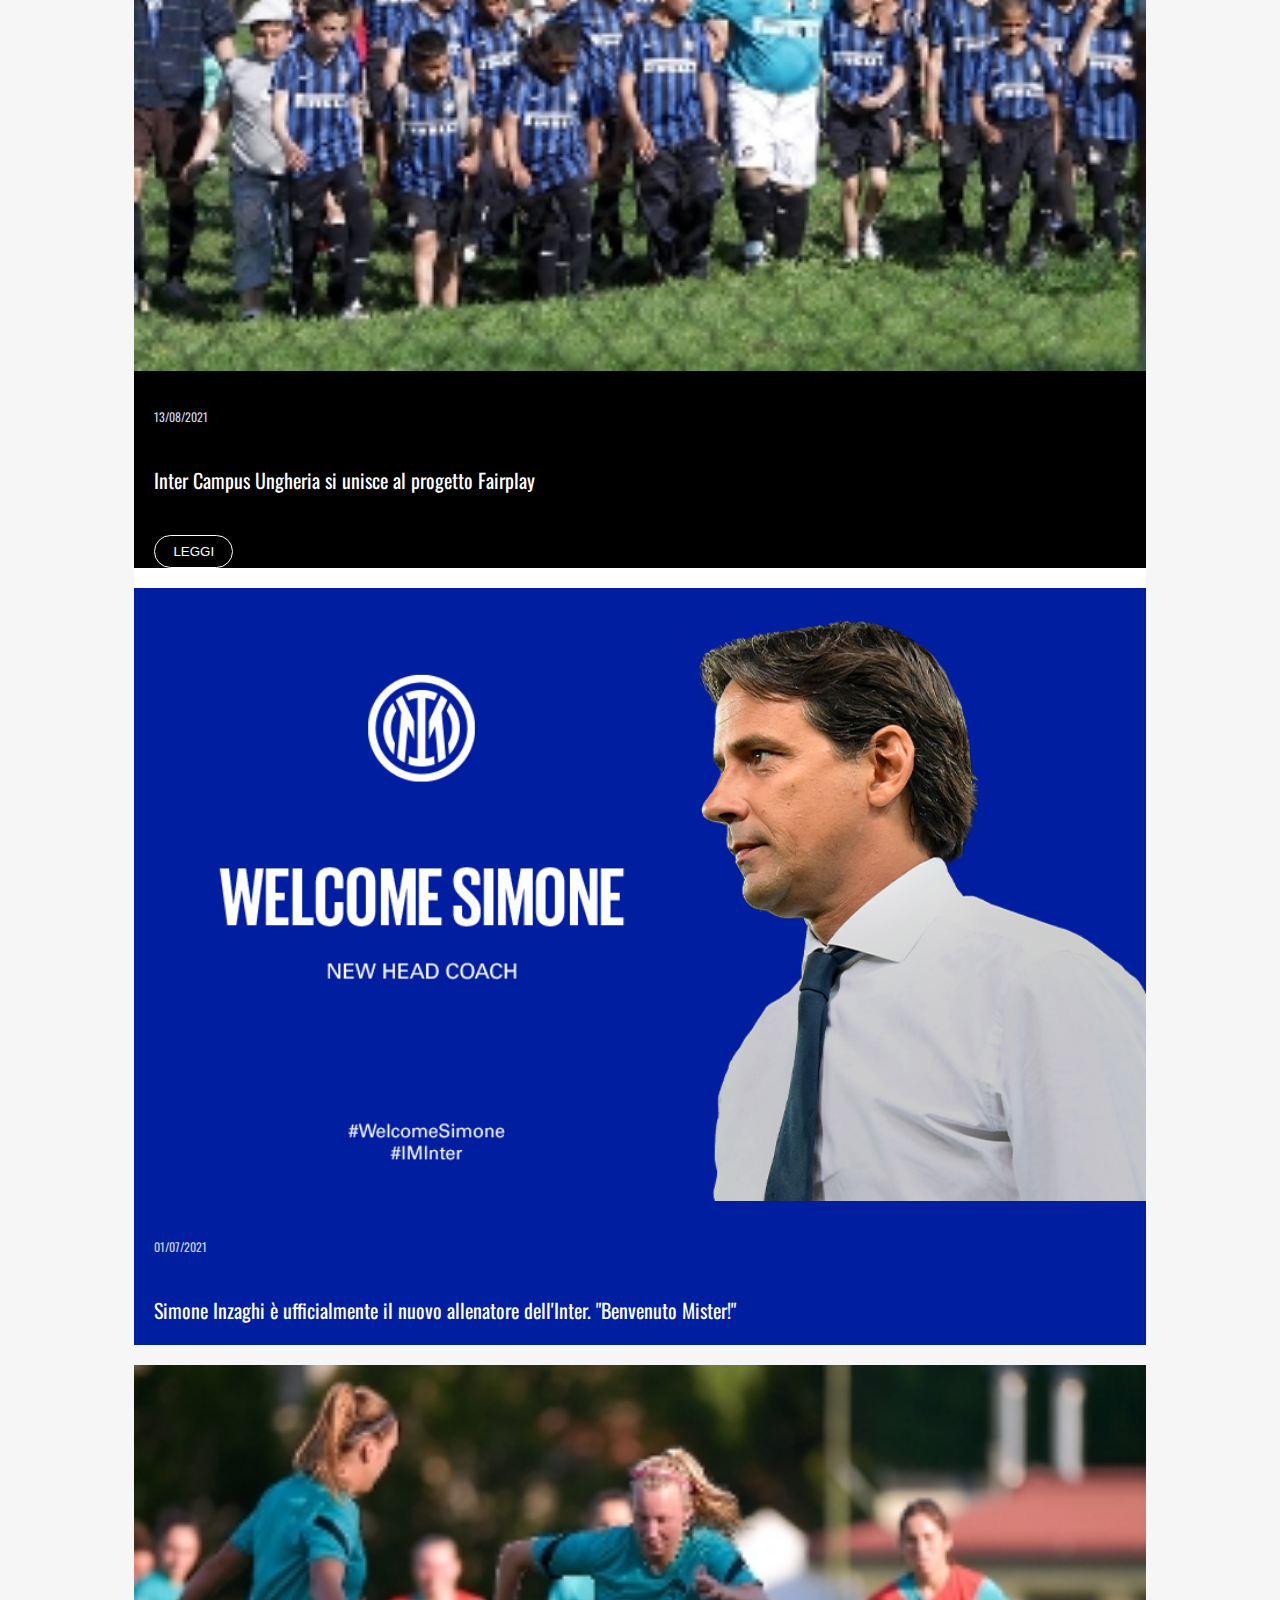
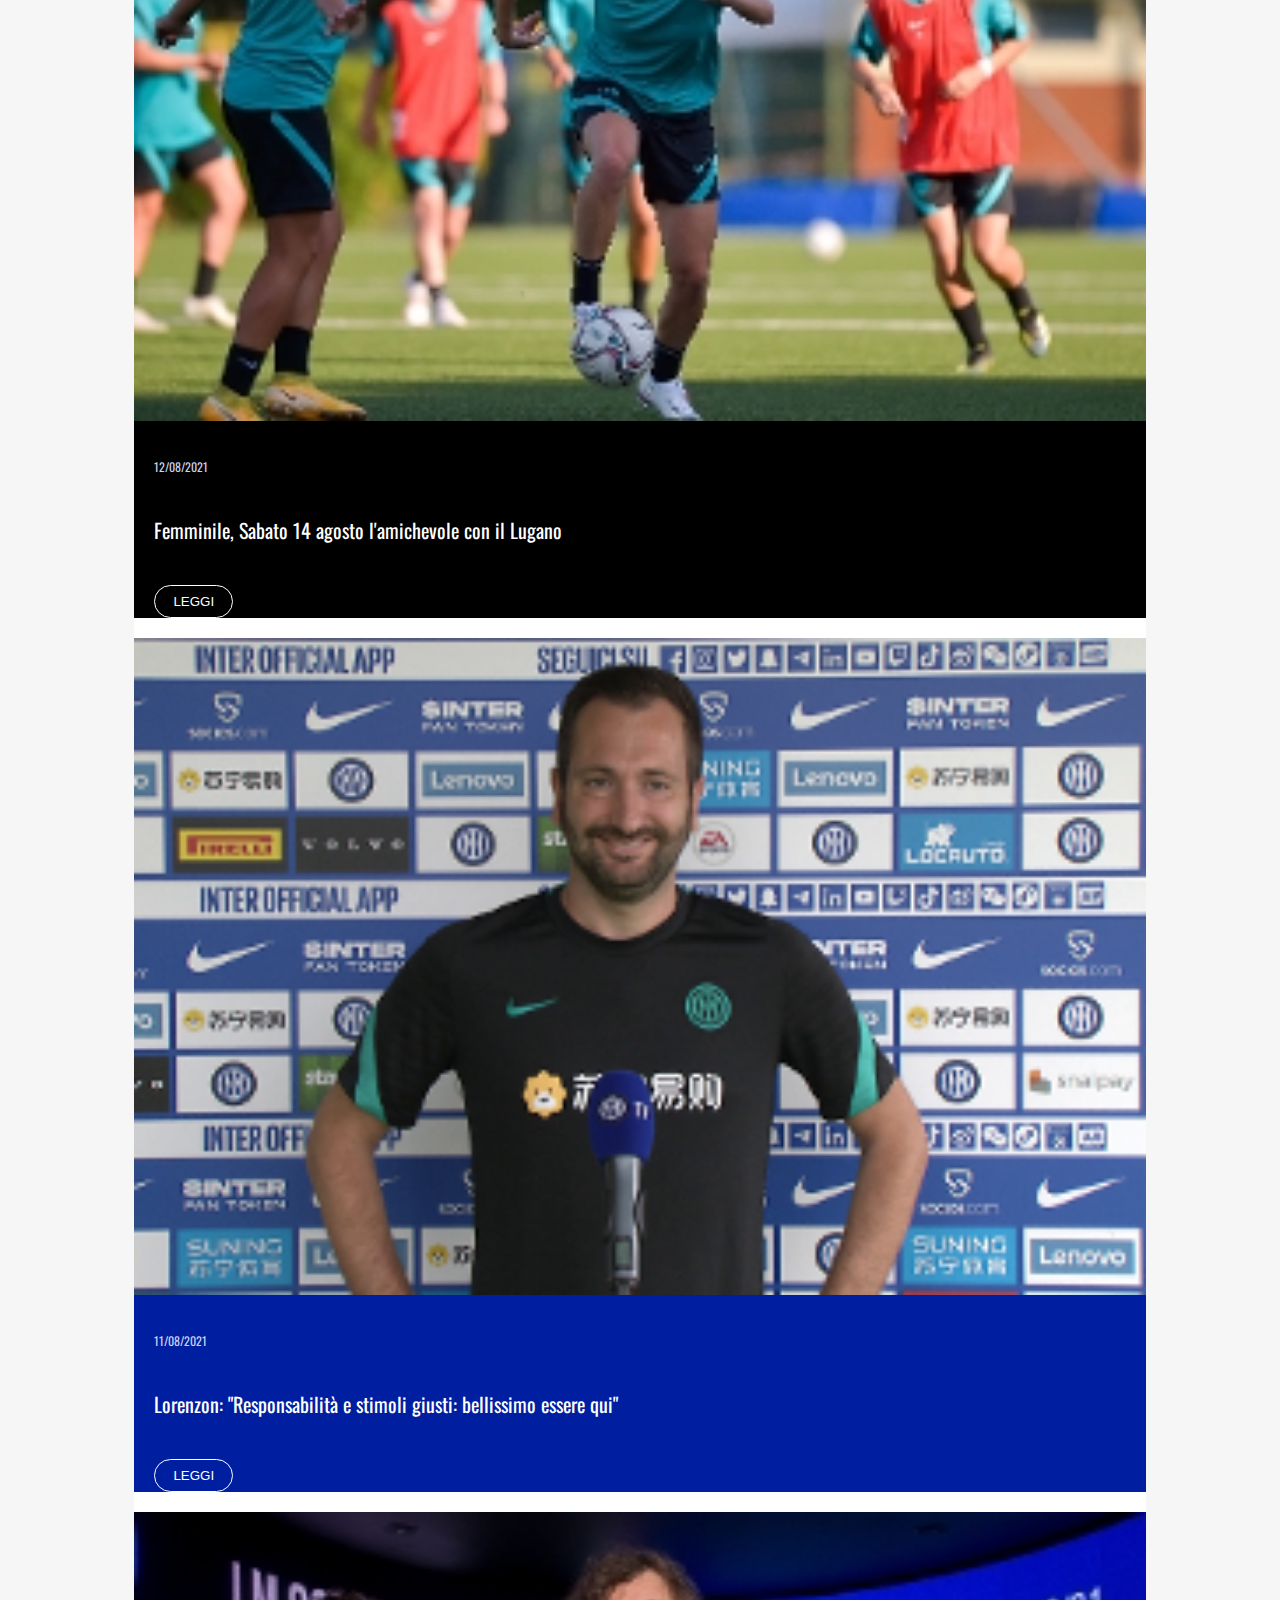
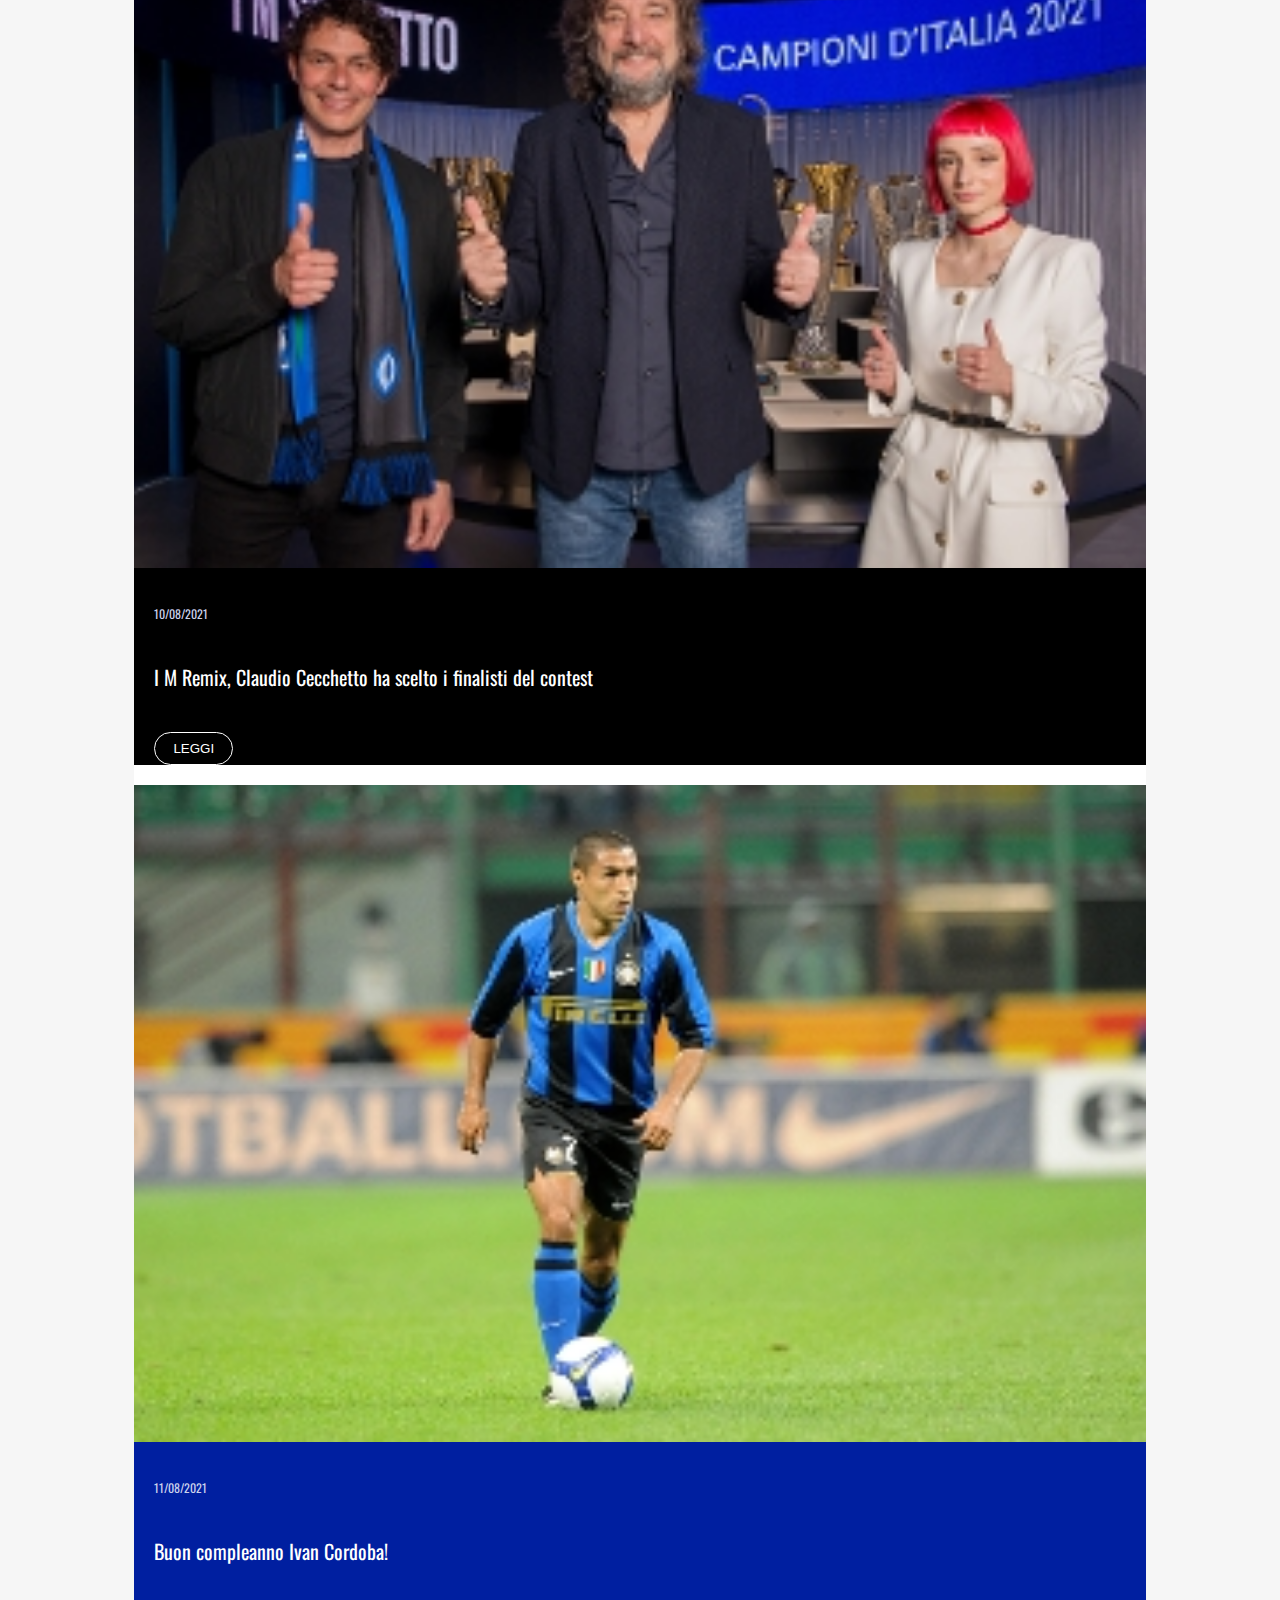
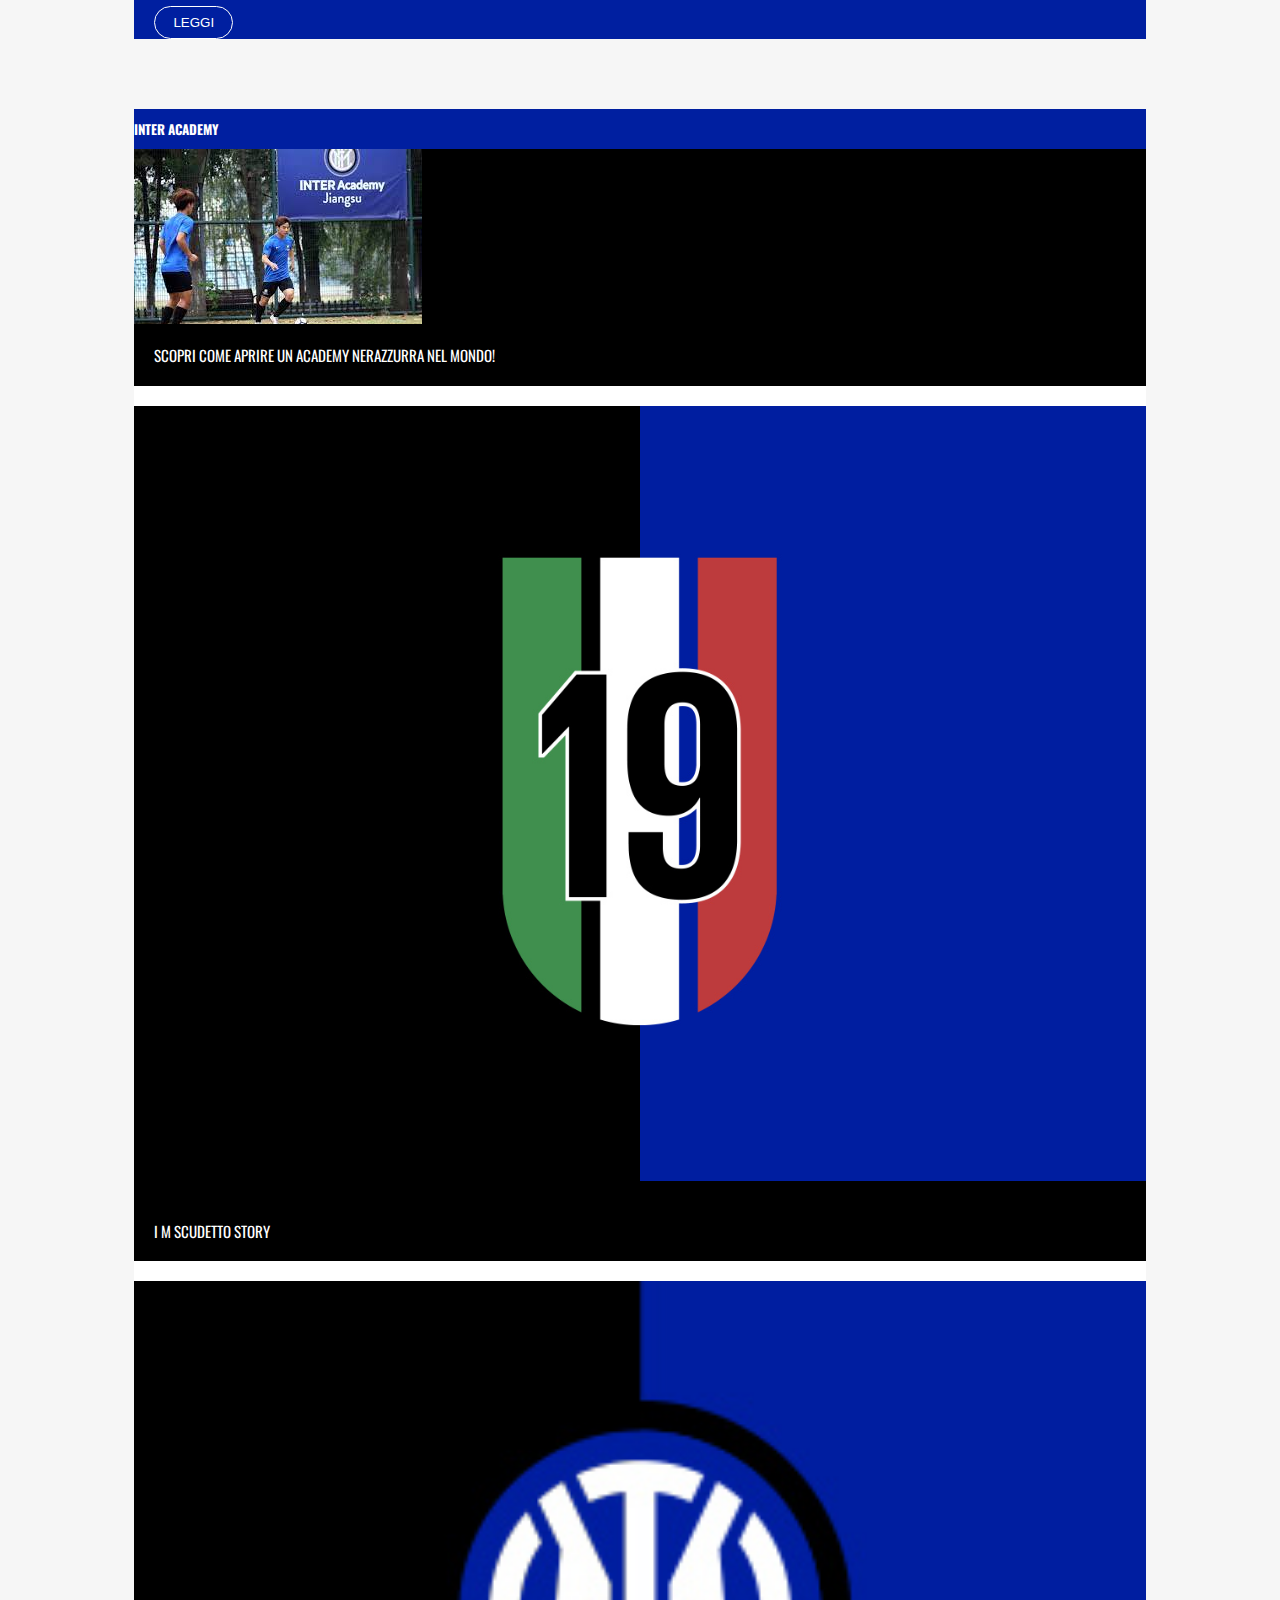
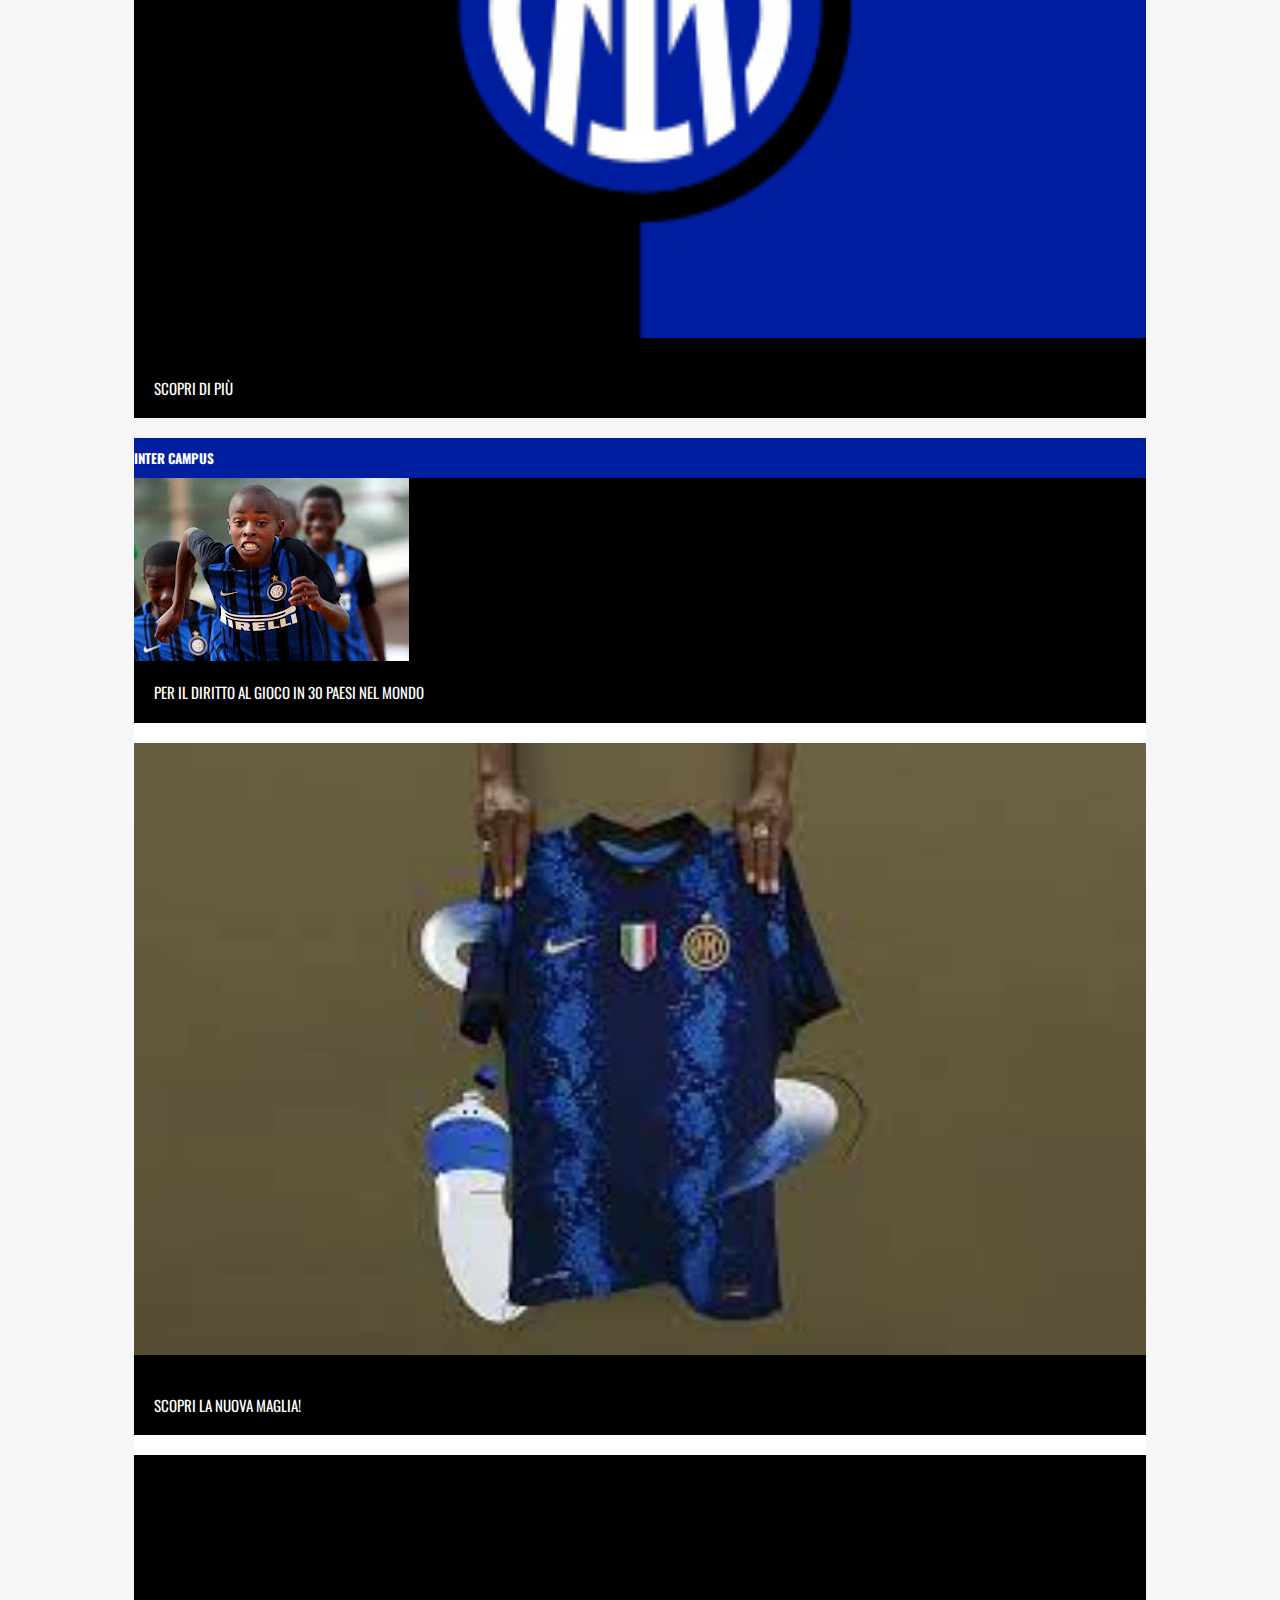
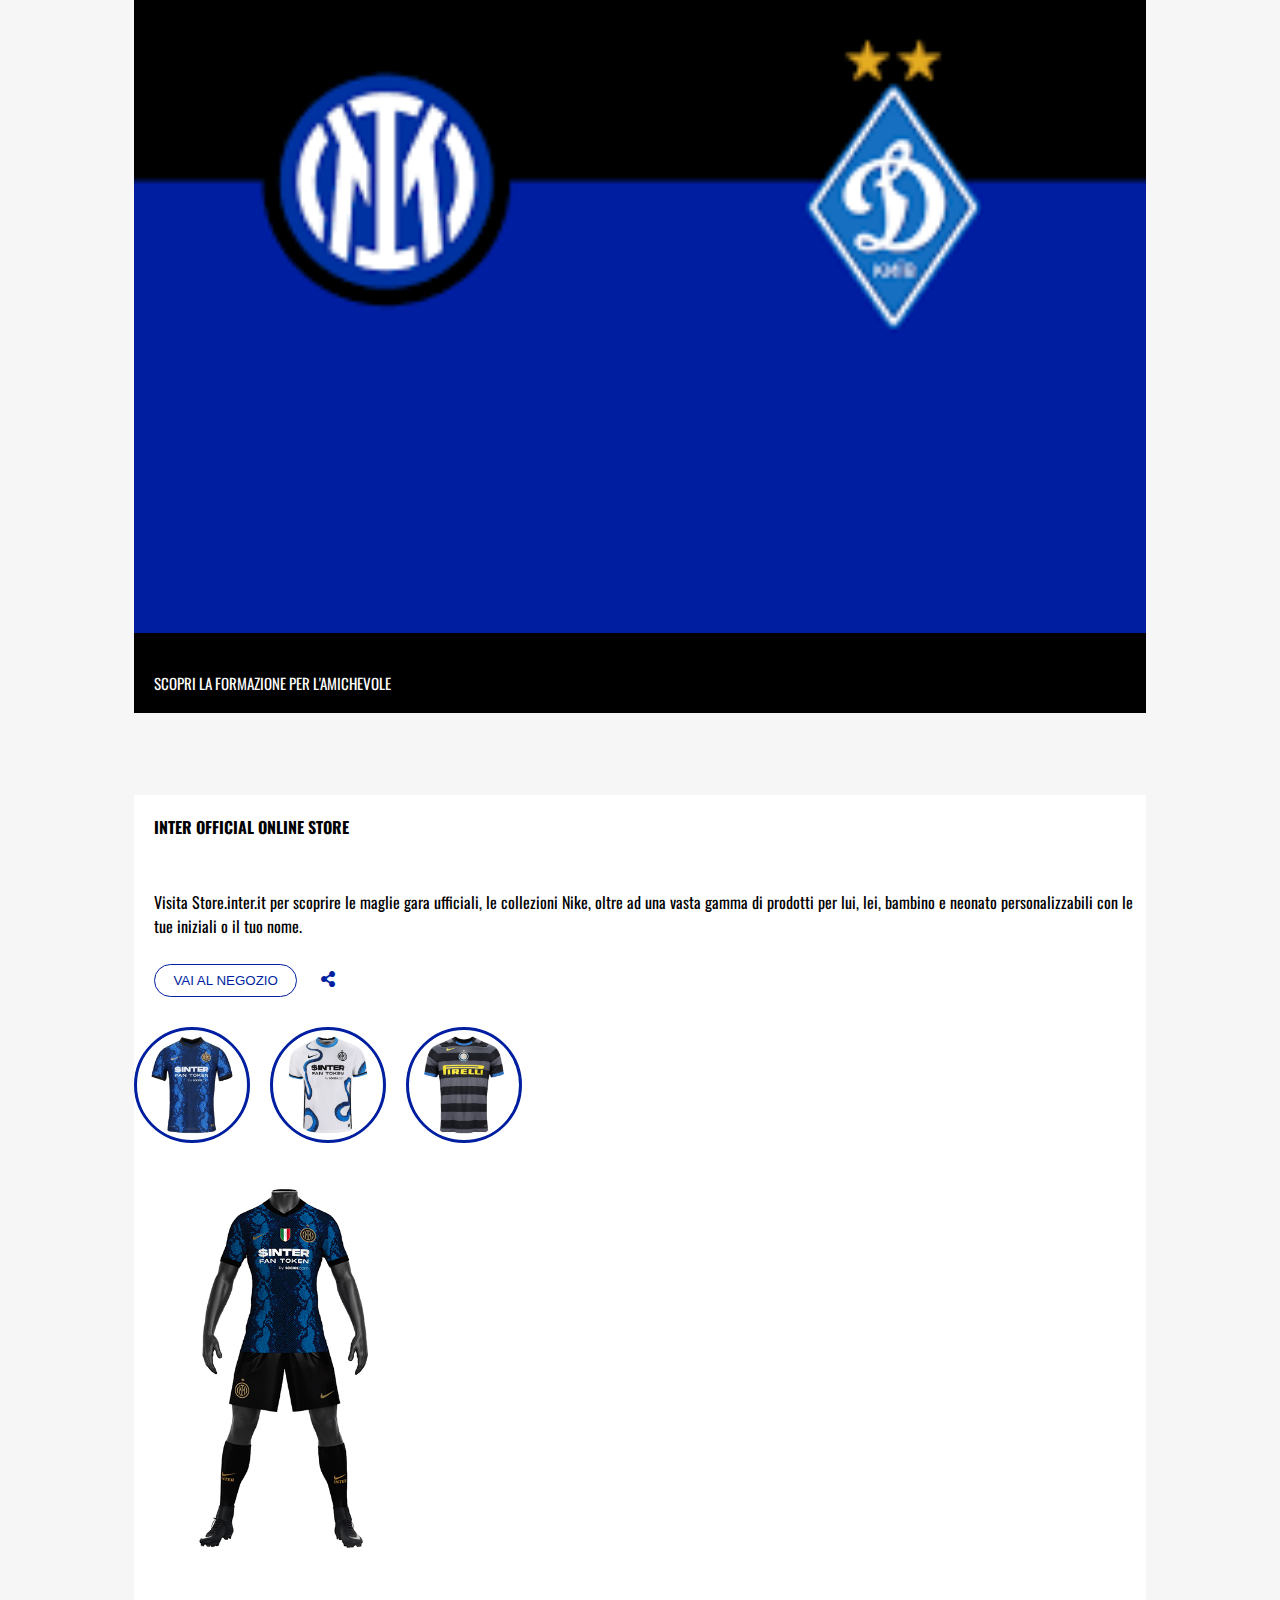
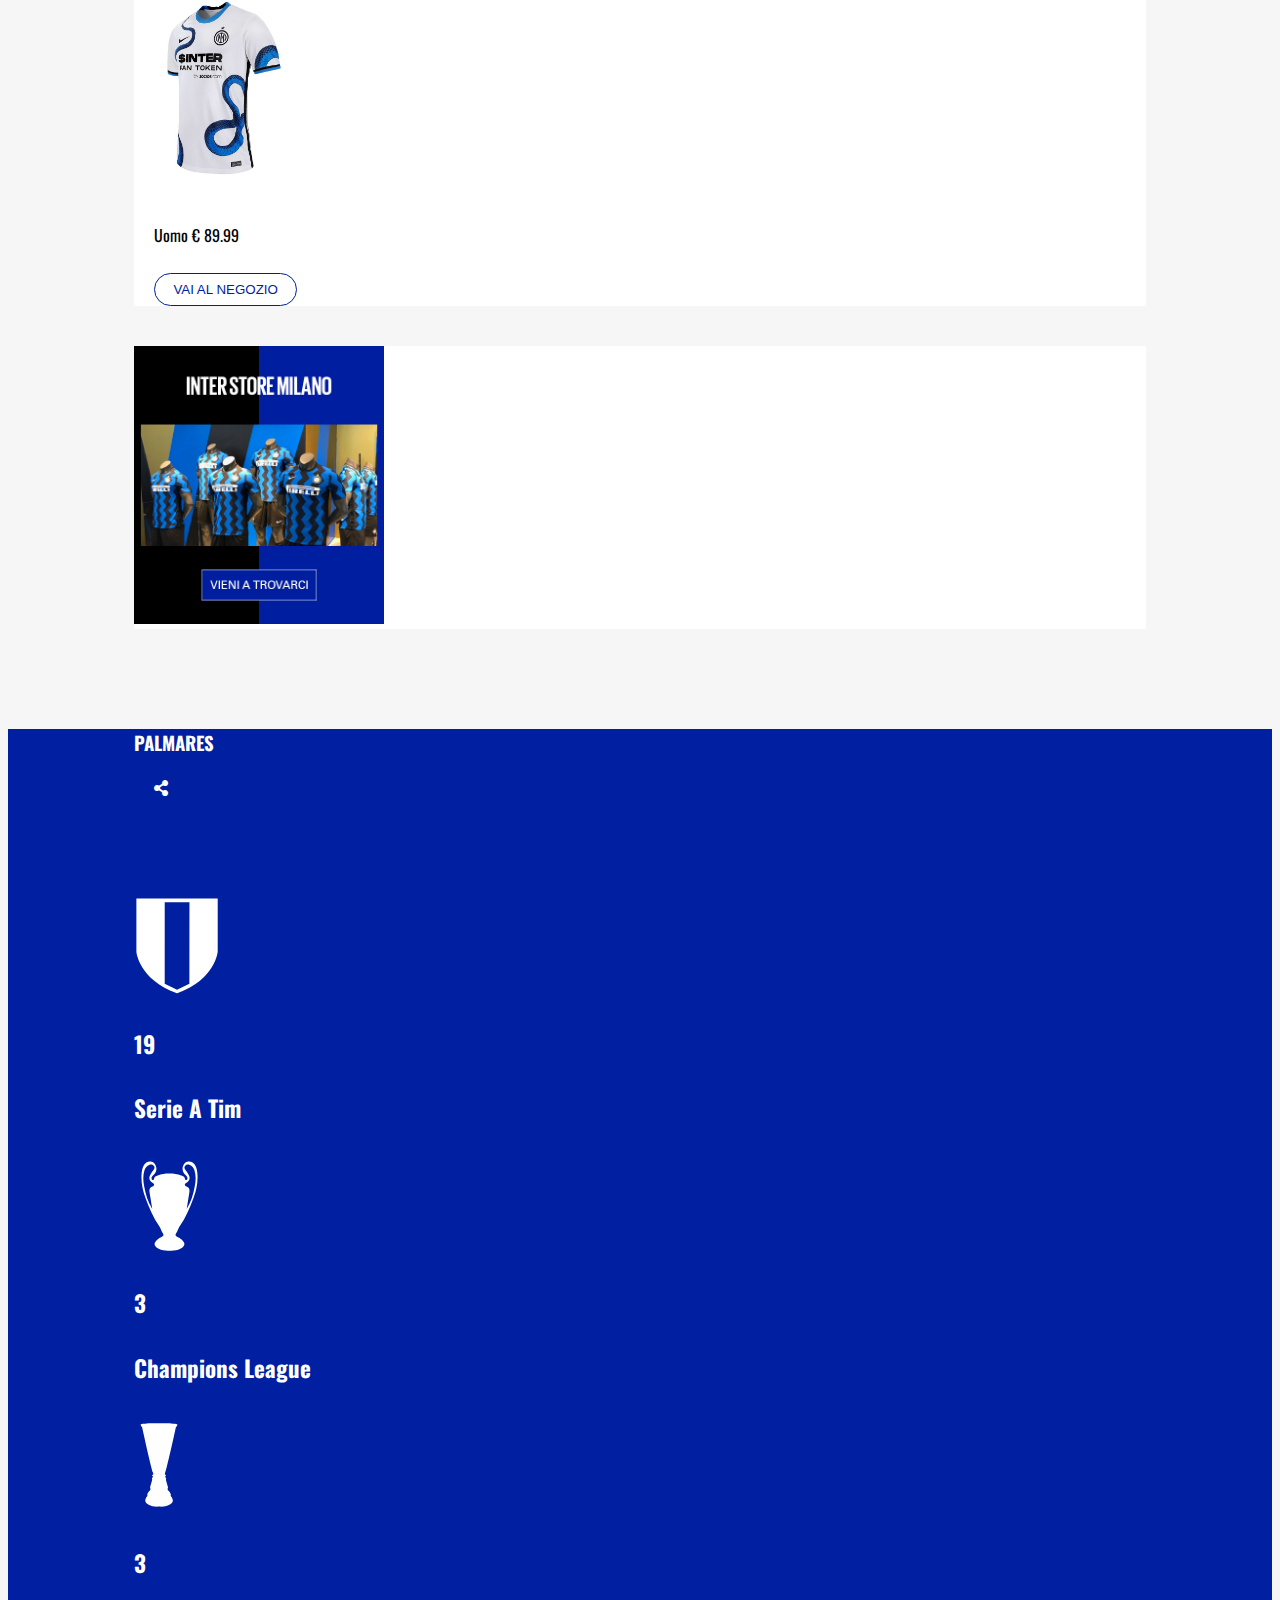
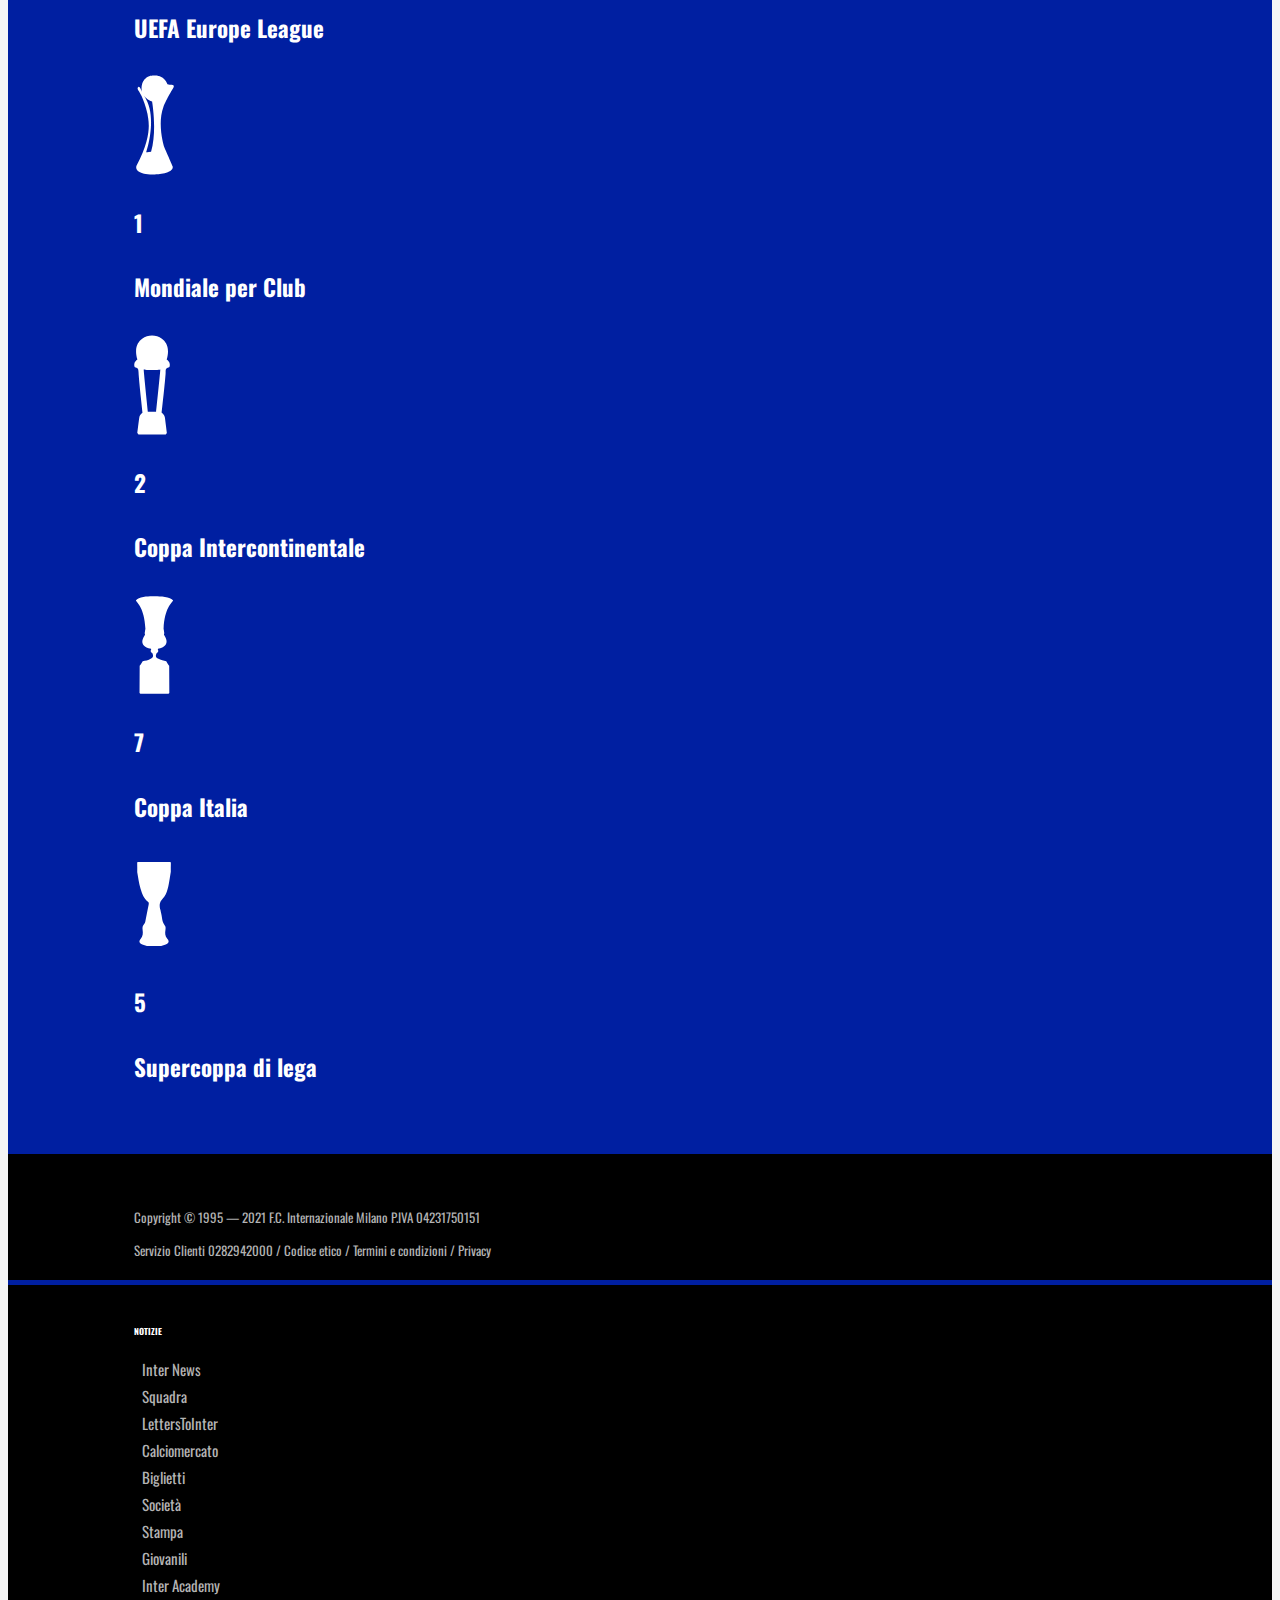
==== commit cac3686c: "Refactoring" ====
--- a/index.html
+++ b/index.html
@@ -54,16 +54,6 @@
                                 <div class="col-xs-12 col-md-6 col-lg-1">
                                     <a href="">BIGLIETTI</a>
                                 </div>
-                                                                
-
-                                    <!-- <li><a href="">NOTIZIE</a></li>
-                                    <li><a href="">SQUADRA</a></li>
-                                    <li><a href="">STAGIONE</a></li>
-                                    <li><a href="">SOCIETÀ</a></li>
-                                    <li><a href="">INTERISTI</a></li>
-                                    <li><a href="">INTER CLUB</a></li>
-                                    <li><a href="">SHOP</a></li>
-                                    <li><a href="">BIGLIETTI</a></li> -->
                             </div>
                         </div> 
                     </div>
--- a/css/style.css
+++ b/css/style.css
@@ -41,7 +41,7 @@
     font-size: 18px;
 }
 .logo-container {
-    max-width: 100px;
+    max-width: 70px;
     margin: 10px;
 }
 
@@ -52,7 +52,7 @@
 header span {
     vertical-align: middle;
     color: white;
-    font-size: 40px;
+    font-size: 30px;
 }
 
 header a {
@@ -357,7 +357,7 @@
     background-color: #000000;
     color: #B3B3B3;
     font-size: 13px;
-    padding: 20px 0 100px 0;
+    padding: 20px 0;
 }
 
 footer a {
